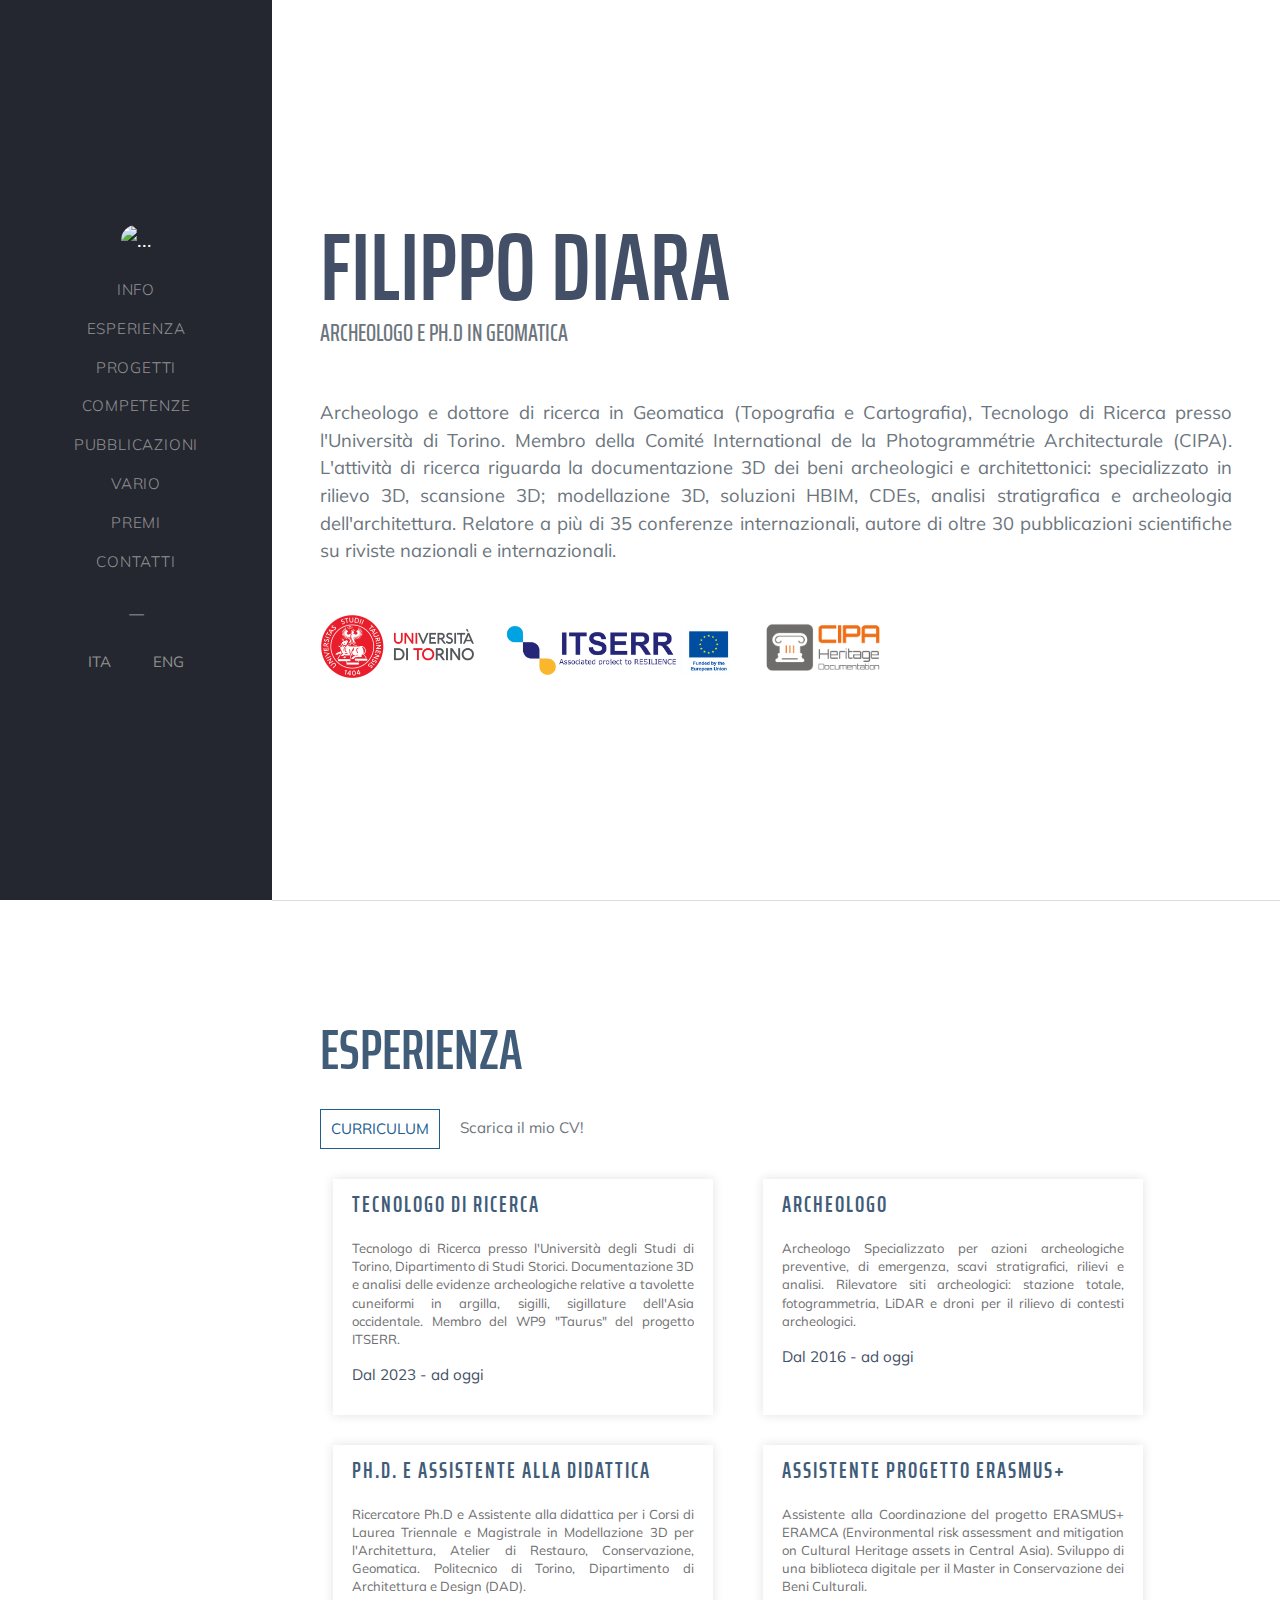
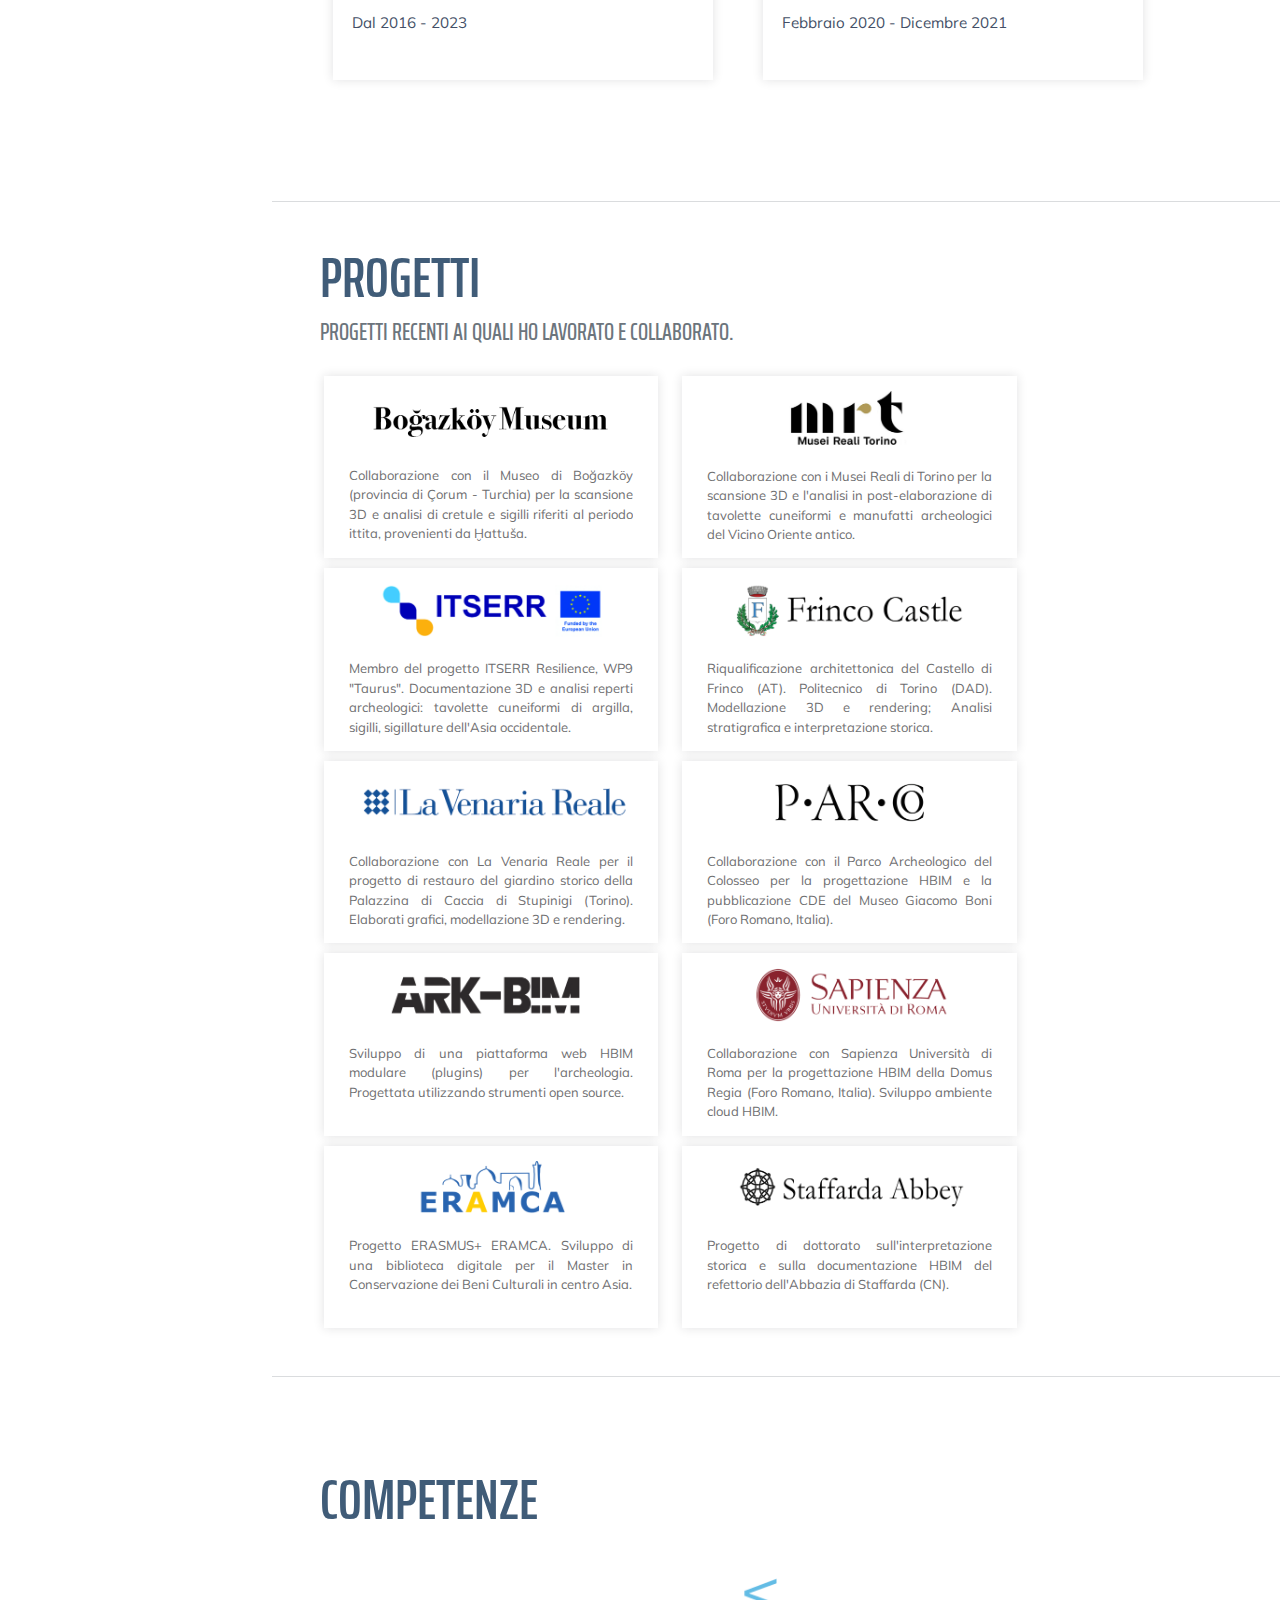
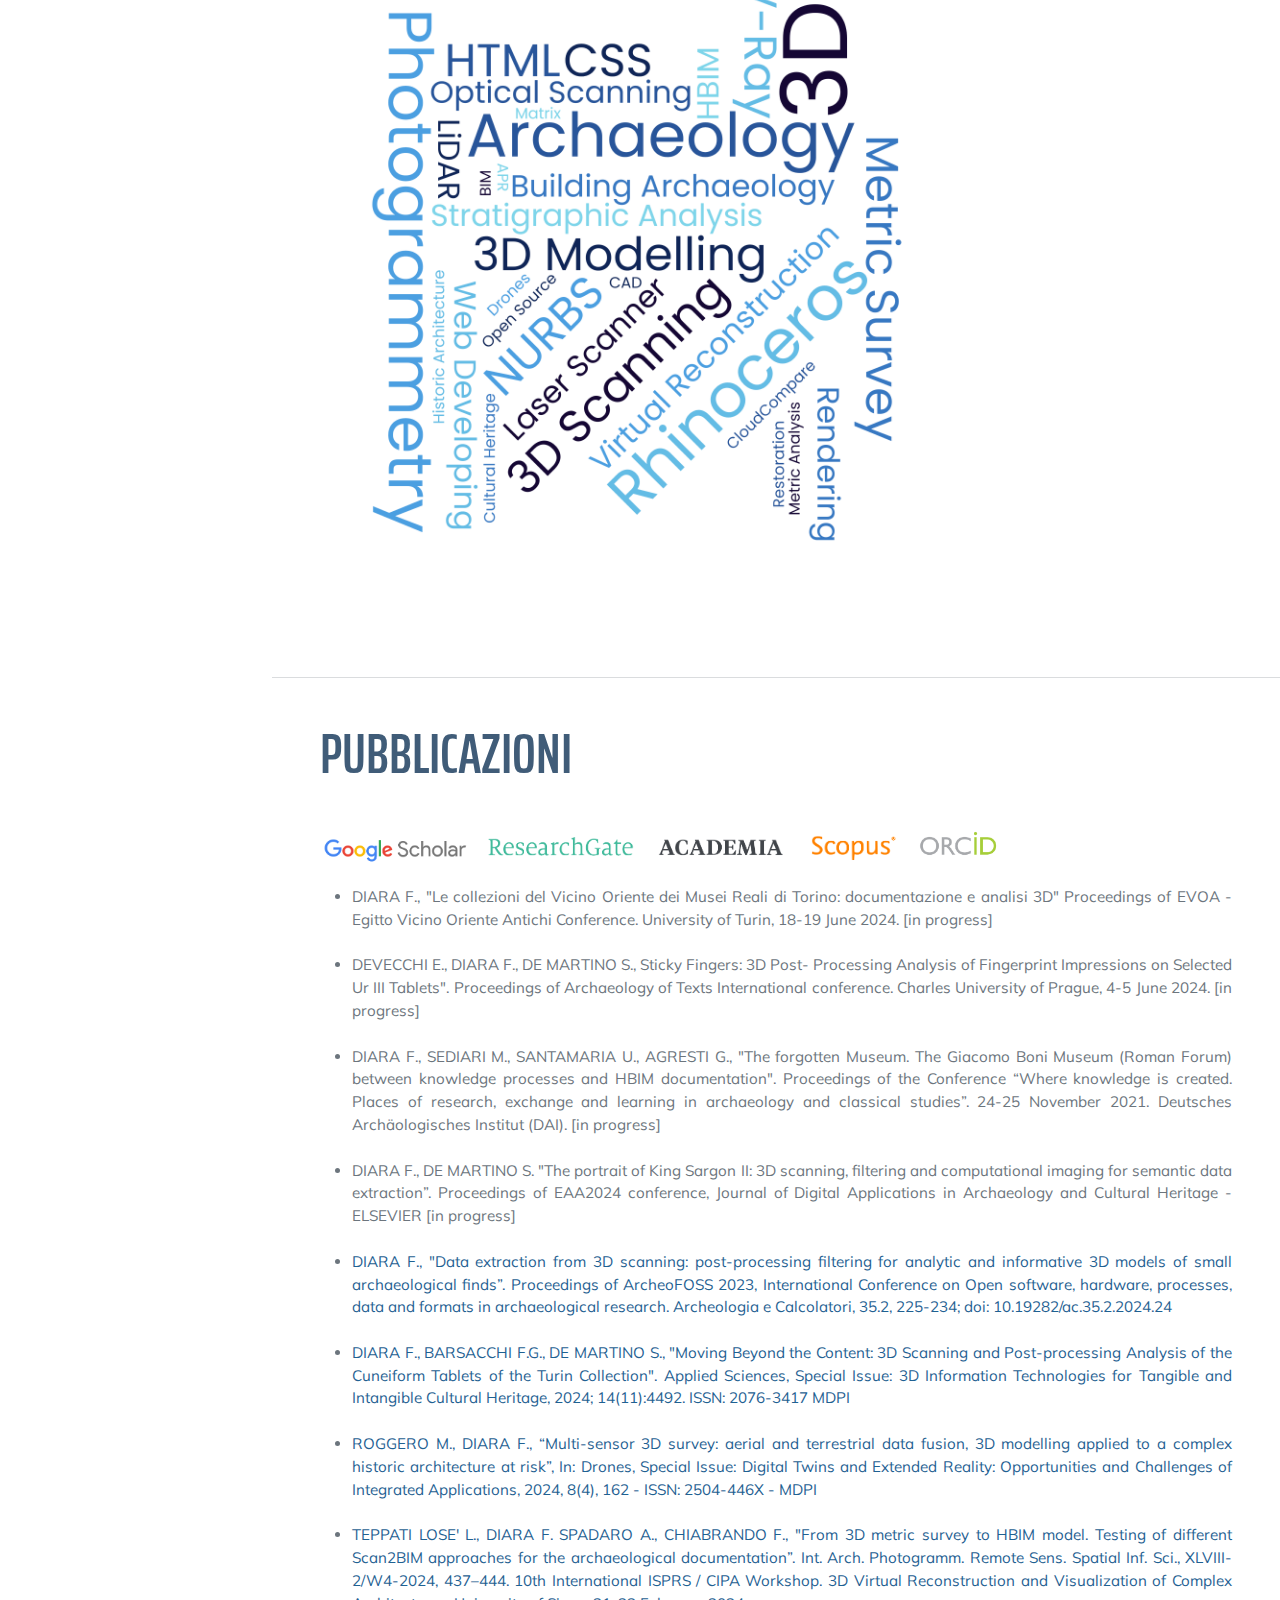
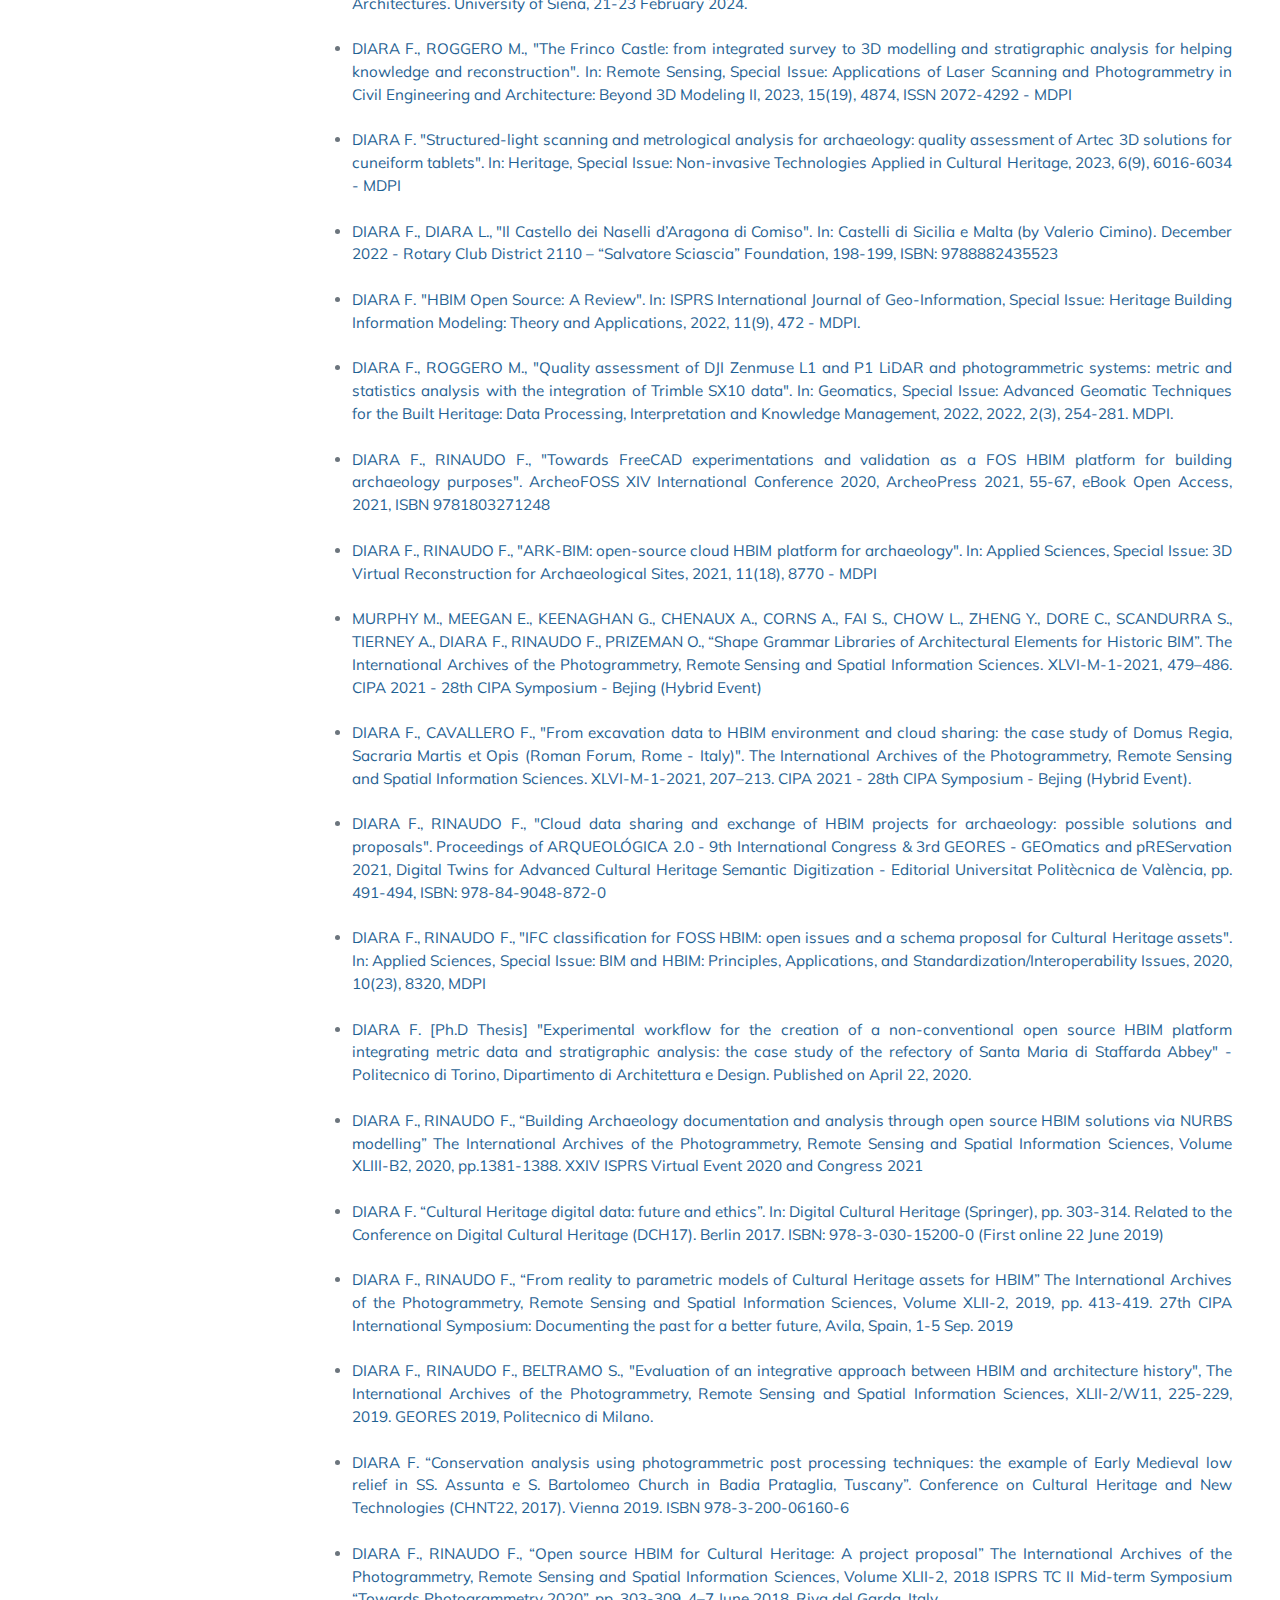
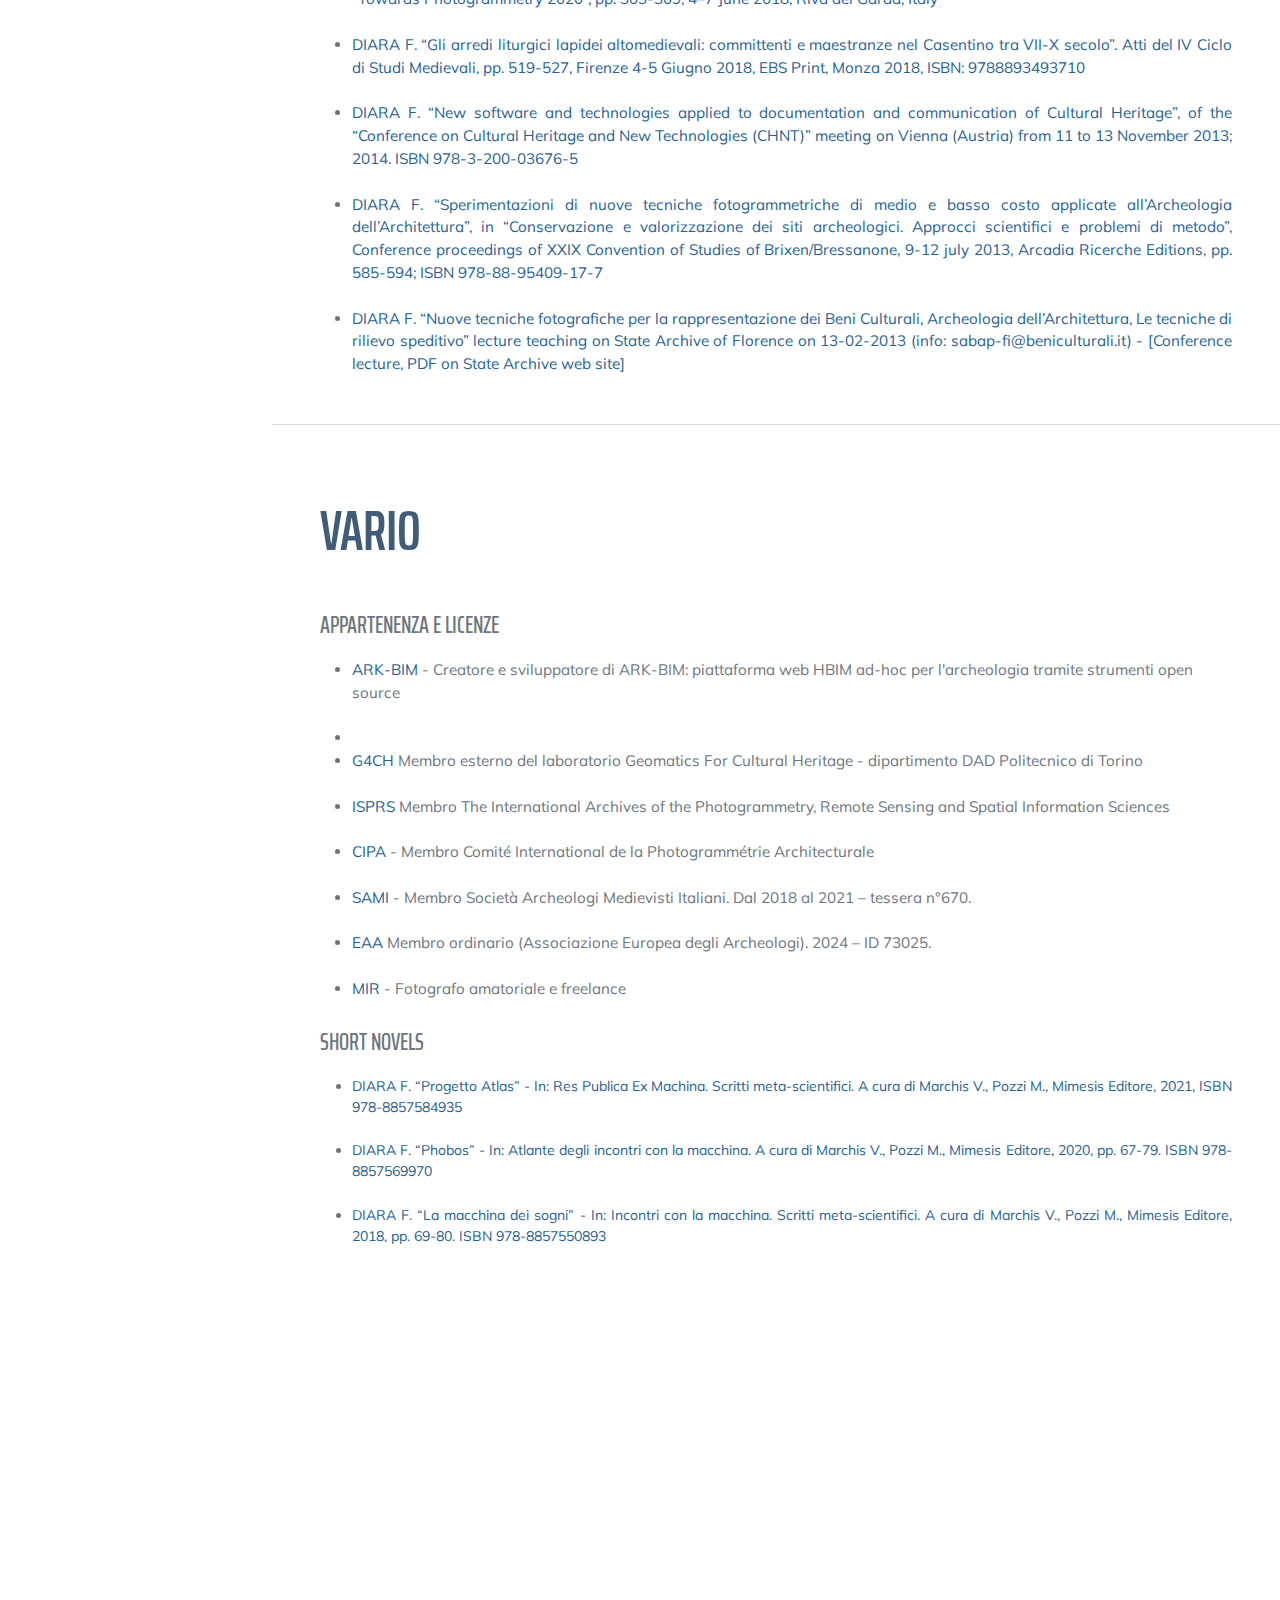
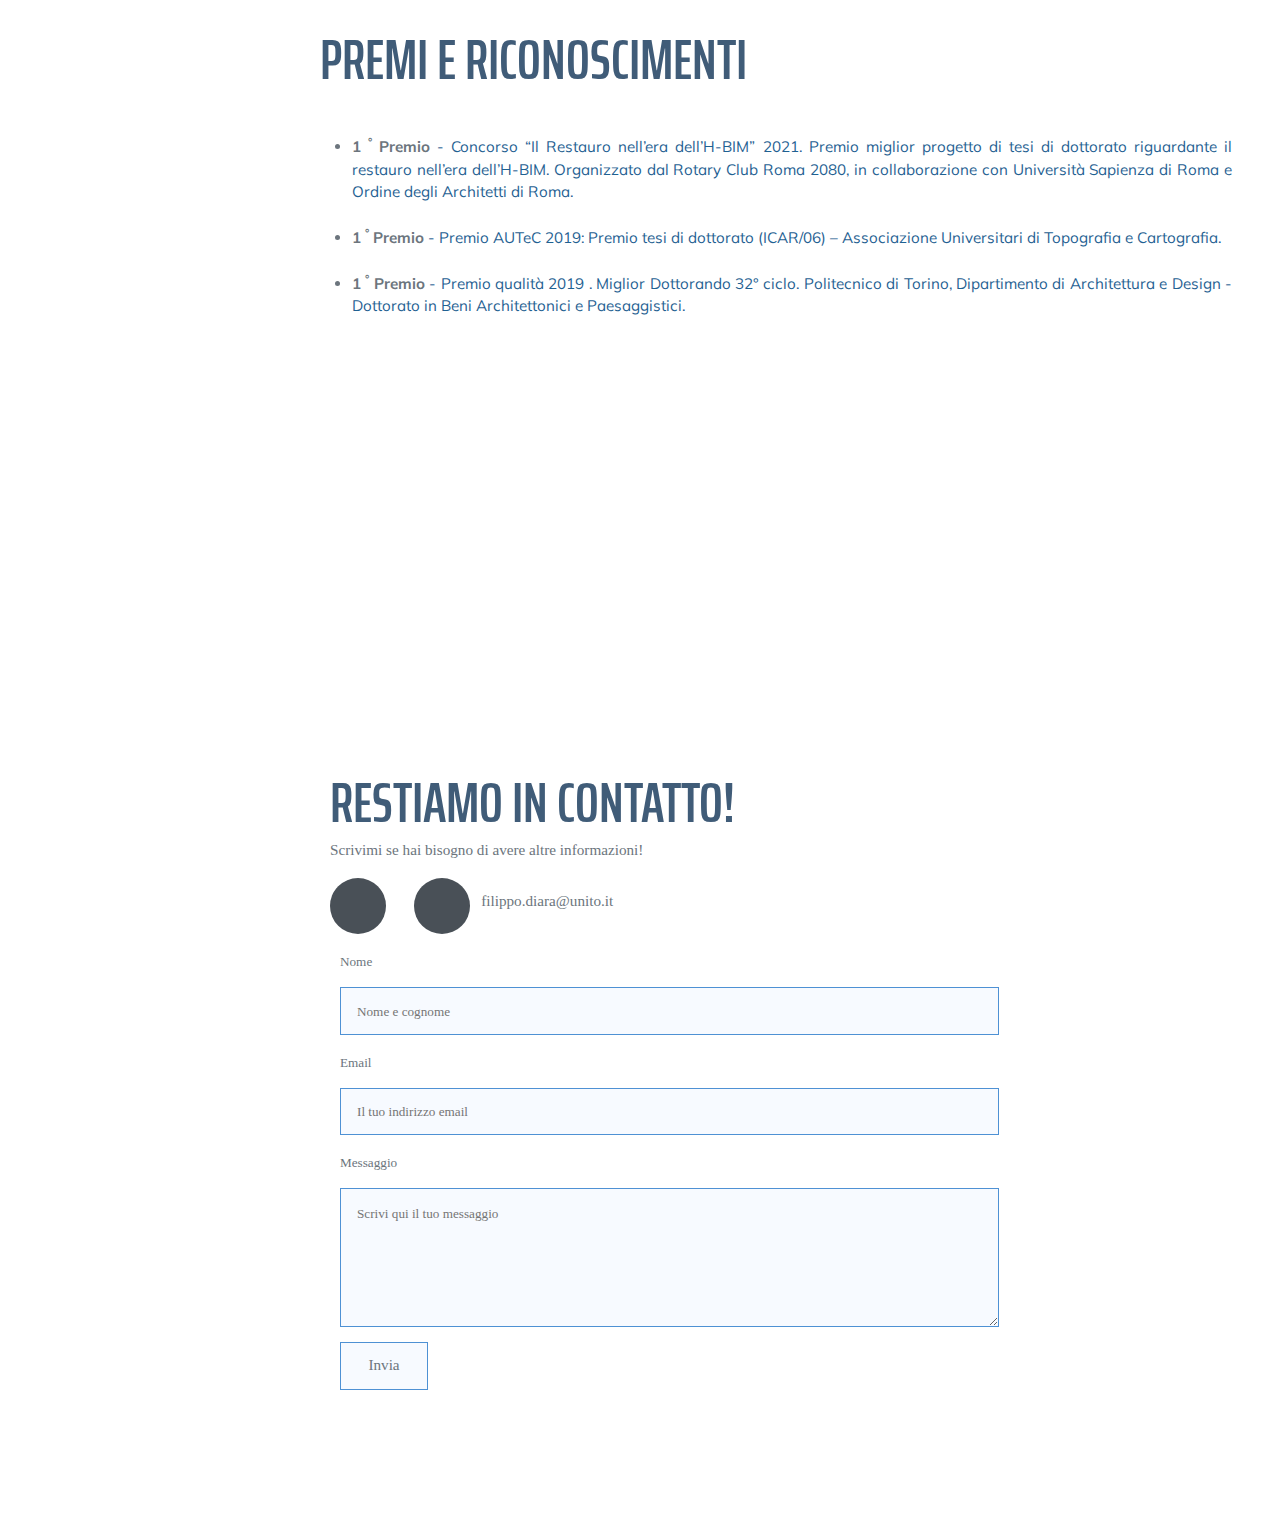
==== ita.html @ 71d126f1 "Update ita.html" ====
<!DOCTYPE html>
<html lang="en">
    <head>
        <meta charset="utf-8" />
        <meta name="viewport" content="width=device-width, initial-scale=1, shrink-to-fit=no" />
        <meta name="description" content="" />
        <meta name="author" content="" />
        <title>Filippo Diara</title>
        <link rel="icon" type="image/x-icon" href="assets/img/favicon.ico" />
        <!-- Font Awesome icons (free version)-->
        <script src="https://use.fontawesome.com/releases/v5.15.3/js/all.js" crossorigin="anonymous"></script>
        <!-- Google fonts-->
        <link href="https://fonts.googleapis.com/css?family=Saira+Extra+Condensed:500,700" rel="stylesheet" type="text/css" />
        <link href="https://fonts.googleapis.com/css?family=Muli:400,400i,800,800i" rel="stylesheet" type="text/css" />
        <!-- Core theme CSS (includes Bootstrap)-->
        <link href="css/styles.css" rel="stylesheet" />
    </head>
    <body id="page-top">
        <!-- Navigation-->
        <nav class="navbar navbar-expand-lg navbar-dark bg-primary fixed-top" id="sideNav">
            <a class="navbar-brand js-scroll-trigger" href="#page-top">
                <span class="d-block d-lg-none">Filippo Diara</span>
                <span class="d-none d-lg-block"><img class="img-fluid img-profile rounded-circle mx-auto mb-2" src="assets/img/profile.png" alt="..." /></span>
            </a>
            <button class="navbar-toggler" type="button" data-bs-toggle="collapse" data-bs-target="#navbarResponsive" aria-controls="navbarResponsive" aria-expanded="false" aria-label="Toggle navigation"><span class="navbar-toggler-icon"></span></button>
            <div class="collapse navbar-collapse" id="navbarResponsive">
                <ul class="navbar-nav">
                    <li class="nav-item"><a class="nav-link js-scroll-trigger" href="#about">INFO</a></li>
                    <li class="nav-item"><a class="nav-link js-scroll-trigger" href="#experience">ESPERIENZA</a></li>
                   	<li class="nav-item"><a class="nav-link js-scroll-trigger" href="#projects">Progetti</a></li>
                    <li class="nav-item"><a class="nav-link js-scroll-trigger" href="#skills">competenze</a></li>
					<li class="nav-item"><a class="nav-link js-scroll-trigger" href="#publications">PUBBLICAZIONI</a></li>
					<li class="nav-item"><a class="nav-link js-scroll-trigger" href="#misc">VARIO</a></li>
                    <li class="nav-item"><a class="nav-link js-scroll-trigger" href="#awards">PREMI</a></li>
					<li class="nav-item"><a class="nav-link js-scroll-trigger" href="#contact">CONTATTI</a></li>
					    <p style="font-size: 30px">_</p>
                <div>
				  <a href="https://filippodiara.github.io/ita.html"><button class="btn2 btn2-general btn2-green">ITA</button></a>
		           &nbsp
		           &nbsp
		          <a href="https://filippodiara.github.io/"><button class="btn2 btn2-general btn2-green">ENG</button></a>
                </div>
                </ul>
            </div>
        </nav>
        <!-- Page Content-->
        <div class="container-fluid p-0">


<!--====================================================
                          about
    ======================================================-->
            <section class="resume-section" id="about">
                <div class="resume-section-content">
                  <h1 class="mb-0">
                     <span class="text-primary"> Filippo Diara</span>
                    </h1>
                    <div class="subheading mb-5">
                        Archeologo e Ph.D in Geomatica
                    </div>
                    <p class="lead mb-5" style="text-align: justify">Archeologo e dottore di ricerca in Geomatica (Topografia e Cartografia), Tecnologo di Ricerca presso l'Università di Torino. Membro della Comité International de la Photogrammétrie Architecturale (CIPA). L'attività di ricerca riguarda la documentazione 3D dei beni archeologici e architettonici: specializzato in rilievo 3D, scansione 3D; modellazione 3D, soluzioni HBIM, CDEs, analisi stratigrafica e archeologia dell'architettura. Relatore a più di 35 conferenze internazionali, autore di oltre 30 pubblicazioni scientifiche su riviste nazionali e internazionali.</p>
                    <div class="social-icons">
					    <a class="list-inline-item" href="https://www.dipstudistorici.unito.it/do/docenti.pl/Show?_id=fdiara#tab-profilo"><img height="65" src="assets/img/unito.png"/></a> &nbsp &nbsp
						<a class="list-inline-item" href="https://www.itserr.it/"><img height="68" src="assets/img/itserr2.png"/></a> &nbsp &nbsp
                        <a class="list-inline-item" href="https://www.cipaheritagedocumentation.org/about/members/"><img height="66" src="assets/img/cipa.png"/></a> &nbsp &nbsp
					</div>
                </div>
            </section>
            <hr class="m-0" />


	<!--====================================================
                          experience
    ======================================================-->
      <section class="resume-section p-3 p-lg-5 " id="experience">
          <div class="row my-auto">
              <div class="col-12">
                <h2 class="  text-left">ESPERIENZA</h2>
				&nbsp
				  <div class="port-head-cont">
                  <a href="https://drive.google.com/file/d/10VG4qdZaLRR4h1kMlKTOhz3XlZjd6G8W/view?usp=sharing"><button class="btn btn-general btn-green">Curriculum</button></a> &nbsp <i class="fas fa-link"></i> &nbsp Scarica il mio CV!
                </div>
              </div>

			  	<div class="card3">
    <div class="content3">
      <h6>tecnologo di ricerca</h6>
	  &nbsp
      <div class="hover_content3">
        <p>Tecnologo di Ricerca presso l'Università degli Studi di Torino, Dipartimento di Studi Storici. Documentazione 3D e analisi delle evidenze archeologiche relative a tavolette cuneiformi in argilla, sigilli, sigillature dell'Asia occidentale. Membro del WP9 "Taurus" del progetto ITSERR.</p>
      </div>
	  <div class="resume-date text-md-right">
      <span class="text-primary">Dal 2023 - ad oggi</span>
      </div>
    </div>
  </div>
&nbsp
&nbsp
&nbsp

			  	<div class="card3">
    <div class="content3">
      <h6>ARCHEOLOGO </h6>
	  &nbsp
      <div class="hover_content3">
        <p>Archeologo Specializzato per azioni archeologiche preventive, di emergenza, scavi stratigrafici, rilievi e analisi. Rilevatore siti archeologici: stazione totale, fotogrammetria, LiDAR e droni per il rilievo di contesti archeologici. </p>
      </div>
	  <div class="resume-date text-md-right">
      <span class="text-primary">Dal 2016 - ad oggi</span>
      </div>
    </div>
  </div>
&nbsp
&nbsp
&nbsp


			  	<div class="card3">
    <div class="content3">
      <h6>Ph.D. e Assistente alla didattica</h6>
	  &nbsp
      <div class="hover_content3">
        <p>Ricercatore Ph.D e Assistente alla didattica per i Corsi di Laurea Triennale e Magistrale in Modellazione 3D per l'Architettura, Atelier di Restauro, Conservazione, Geomatica. Politecnico di Torino, Dipartimento di Architettura e Design (DAD). </p>
      </div>
	  <div class="resume-date text-md-right">
      <span class="text-primary">Dal 2016 - 2023</span>
      </div>
    </div>
  </div>
&nbsp
&nbsp
&nbsp





			  	<div class="card3">
    <div class="content3">
      <h6>Assistente Progetto Erasmus+</h6>
	  &nbsp
      <div class="hover_content3">
        <p>Assistente alla Coordinazione del progetto ERASMUS+ ERAMCA (Environmental risk assessment and mitigation on Cultural Heritage assets in Central Asia). Sviluppo di una biblioteca digitale  per il Master in Conservazione dei Beni Culturali.  </p>
      </div>
	  <div class="resume-date text-md-right">
      <span class="text-primary">Febbraio 2020 - Dicembre 2021</span>
      </div>
    </div>
  </div>
&nbsp
&nbsp
&nbsp


          </div>
      </section>
            <hr class="m-0" />




	<!--====================================================
                          projects
    ======================================================-->
      <section class="resume-section p-3 p-lg-5 " id="projects">
          <div class="row my-auto">
                <h2 class="  text-left">Progetti</h2>
				<div class="subheading mb-3">Progetti recenti ai quali ho lavorato e collaborato. </div>


	<div class="card2">
    <div class="content2">
      <img class="logo2" src="assets/img/bog3.png">
      <h6></h6>
      <div class="hover_content2">
        <p> Collaborazione con il Museo di Boğazköy (provincia di Çorum - Turchia) per la scansione 3D e analisi di cretule e sigilli riferiti al periodo ittita, provenienti da Ḫattuša.</p>
      </div>
    </div>
  </div>

	<div class="card2">
    <div class="content2">
      <img class="logo2" src="assets/img/mrt.png">
      <h6></h6>
      <div class="hover_content2">
        <p> Collaborazione con i Musei Reali di Torino per la scansione 3D e l'analisi in post-elaborazione di tavolette cuneiformi e manufatti archeologici del Vicino Oriente antico.</p>
      </div>
    </div>
  </div>


	<div class="card2">
    <div class="content2">
      <img class="logo2" src="assets/img/itserr3.jpg">
      <h6></h6>
      <div class="hover_content2">
        <p> Membro del progetto ITSERR Resilience, WP9 "Taurus". Documentazione 3D e analisi reperti archeologici: tavolette cuneiformi di argilla, sigilli, sigillature dell'Asia occidentale.</p>
      </div>
    </div>
  </div>


 <div class="card2">
    <div class="content2">
      <img class="logo2" src="assets/img/FC1.png">
      <h6></h6>
      <div class="hover_content2">
        <p>Riqualificazione architettonica del Castello di Frinco (AT). Politecnico di Torino (DAD). Modellazione 3D e rendering; Analisi stratigrafica e interpretazione storica. </p>
      </div>
    </div>
  </div>

 <div class="card2">
    <div class="content2">
      <img class="logo2" src="assets/img/VR3.png">
      <h6></h6>
      <div class="hover_content2">
        <p>Collaborazione con La Venaria Reale per il progetto di restauro del giardino storico della Palazzina di Caccia di Stupinigi (Torino). Elaborati grafici, modellazione 3D e rendering. </p>
      </div>
    </div>
  </div>

 <div class="card2">
    <div class="content2">
      <img class="logo2" src="assets/img/PC.png">
      <h6></h6>
      <div class="hover_content2">
        <p>Collaborazione con il Parco Archeologico del Colosseo per la progettazione HBIM e la pubblicazione CDE del Museo Giacomo Boni (Foro Romano, Italia). </p>
      </div>
    </div>
  </div>

<div class="card2">
    <div class="content2">
      <img class="logo2" src="assets/img/AB2.png">
      <h6></h6>
      <div class="hover_content2">
        <p>Sviluppo di una piattaforma web HBIM modulare (plugins) per l'archeologia. Progettata utilizzando strumenti open source.</p>
      </div>
    </div>
  </div>

 <div class="card2">
    <div class="content2">
      <img class="logo2" src="assets/img/SAP.png">
      <h6></h6>
      <div class="hover_content2">
        <p>Collaborazione con Sapienza Università di Roma per la progettazione HBIM della Domus Regia (Foro Romano, Italia). Sviluppo ambiente cloud HBIM.</p>
      </div>
    </div>
  </div>

 <div class="card2">
    <div class="content2">
      <img class="logo2" src="assets/img/ER.png">
      <h6></h6>
      <div class="hover_content2">
        <p>Progetto ERASMUS+ ERAMCA. Sviluppo di una biblioteca digitale per il Master in Conservazione dei Beni Culturali in centro Asia.</p>
      </div>
    </div>
  </div>

 <div class="card2">
    <div class="content2">
      <img class="logo2" src="assets/img/STA.png">
      <h6></h6>
      <div class="hover_content2">
        <p>Progetto di dottorato sull'interpretazione storica e sulla documentazione HBIM del refettorio dell'Abbazia di Staffarda (CN).</p>
      </div>
    </div>
  </div>


</div>
  </div>


          </div>
      </section>
            <hr class="m-0" />


<!--====================================================
                          Competenze
    ======================================================-->
             <section class="resume-section p-3 p-lg-5" id="skills">
                <div class="row my-auto">
              <div class="col-12">
                <h2 class="  text-left">Competenze</h2>
                &nbsp

                <img class="wordcloud" alt="WordCloud" src="assets/img/wc.png">
                   </div>

			  &nbsp



            </section>
            <hr class="m-0" />




			<!--====================================================
                          publications
    ======================================================-->
			    <section class="resume-section p-3 p-lg-5" id="publications">
                    <div class="resume-section-content">
                    <h2 class="mb-5">Pubblicazioni</h2>
					  <div class="subheading mb-3">
                        <a class="list-inline-item" href="https://scholar.google.com/citations?hl=it&user=tqiJiigAAAAJ"><img height="29" src="assets/img/gs.png"/></a> &nbsp
                        <a class="list-inline-item" href="https://www.researchgate.net/profile/Filippo-Diara-2"><img height="25" src="assets/img/gate.png"/></a> &nbsp
						<a class="list-inline-item" href="https://polito.academia.edu/FilippoDiara"><img height="30" src="assets/img/aca2.png"/></a> &nbsp
						<a class="list-inline-item" href="https://www.scopus.com/authid/detail.uri?authorId=57202444524"><img height="40" src="assets/img/scopus.png"/></a> &nbsp
						<a class="list-inline-item" href="https://orcid.org/0000-0002-7491-7079"><img height="40" src="assets/img/orchid.png"/></a>
					</div>

                    <ul class="fa-ul mb-0">


                                  <li style="text-align: justify">
                                        <span class="fa-li"><i class="far fa-clock"></i></span>
                                        DIARA F., "Le collezioni del Vicino Oriente dei Musei Reali di Torino: documentazione e analisi 3D" Proceedings of EVOA - Egitto Vicino Oriente Antichi Conference. University of Turin, 18-19 June 2024. [in progress]
                                    </li>
                                    &nbsp

                                   <li style="text-align: justify">
                                        <span class="fa-li"><i class="far fa-clock"></i></span>
                                        DEVECCHI E., DIARA F., DE MARTINO S., Sticky Fingers: 3D Post- Processing Analysis of Fingerprint Impressions on Selected Ur III Tablets". Proceedings of Archaeology of Texts International conference. Charles University of Prague, 4-5 June 2024. [in progress]
                                    </li>
                                    &nbsp

			      <li style="text-align: justify">
                         <span class="fa-li"><i class="far fa-clock"></i></span>
                              DIARA F., SEDIARI M., SANTAMARIA U., AGRESTI G., "The forgotten Museum. The Giacomo Boni Museum (Roman Forum) between knowledge processes and HBIM documentation". Proceedings of the Conference “Where knowledge is created. Places of research, exchange and learning in archaeology and classical studies”. 24-25 November 2021. Deutsches Archäologisches Institut (DAI). [in progress]
                                  </li>
                                  &nbsp

                                  <li style="text-align: justify">
                                                              <span class="fa-li"><i class="far fa-clock"></i></span>
                                                              DIARA F., DE MARTINO S. "The portrait of King Sargon II: 3D scanning, filtering and computational imaging for semantic data extraction”. Proceedings of EAA2024 conference, Journal of Digital Applications in Archaeology and Cultural Heritage - ELSEVIER [in progress]
                                                          </li>
                                                          &nbsp


                                 <li style="text-align: justify">
                                                     <span class="fa-li"><i class="fas fa-bookmark text-dark"></i></span>
                                                    <a href="https://www.archcalc.cnr.it/journal/articles/1344#close"style="text-decoration: none"> DIARA F., "Data extraction from 3D scanning: post-processing filtering for analytic and informative 3D models of small archaeological finds”. Proceedings of ArcheoFOSS 2023, International Conference on Open software, hardware, processes, data and formats in archaeological research. Archeologia e Calcolatori, 35.2, 225-234; doi: 10.19282/ac.35.2.2024.24 </a>
                                                 </li>
                                                 &nbsp

			    	 <li style="text-align: justify">
                                        <span class="fa-li"><i class="fas fa-bookmark text-dark"></i></span>
                                        <a href="https://www.mdpi.com/2076-3417/14/11/4492"style="text-decoration: none">DIARA F., BARSACCHI F.G., DE MARTINO S., "Moving Beyond the Content: 3D Scanning and Post-processing Analysis of the Cuneiform Tablets of the Turin Collection". Applied Sciences, Special Issue: 3D Information Technologies for Tangible and Intangible Cultural Heritage, 2024; 14(11):4492.  ISSN: 2076-3417 MDPI </a>
                                    </li>
                                    &nbsp

								           <li style="text-align: justify">
                          <span class="fa-li"><i class="fas fa-bookmark text-dark"></i></span>
                                        <a href="https://www.mdpi.com/2504-446X/8/4/162"style="text-decoration: none"> ROGGERO M., DIARA F., “Multi-sensor 3D survey: aerial and terrestrial data fusion, 3D modelling applied to a complex historic architecture at risk”, In: Drones, Special Issue: Digital Twins and Extended Reality: Opportunities and Challenges of Integrated Applications, 2024, 8(4), 162 - ISSN: 2504-446X - MDPI </a>
                                    </li>
                                    &nbsp

								  							  <li style="text-align: justify">
                                        <span class="fa-li"><i class="fas fa-bookmark text-dark"></i></span>
                                        <a href="https://isprs-archives.copernicus.org/articles/XLVIII-2-W4-2024/437/2024/"style="text-decoration: none"> TEPPATI LOSE' L., DIARA F. SPADARO A., CHIABRANDO F., "From 3D metric survey to HBIM model. Testing of different Scan2BIM approaches for the archaeological documentation”. Int. Arch. Photogramm. Remote Sens. Spatial Inf. Sci., XLVIII-2/W4-2024, 437–444. 10th International ISPRS / CIPA Workshop. 3D Virtual Reconstruction and Visualization of Complex Architectures. University of Siena, 21-23 February 2024. </a>
                                    </li>
                                    &nbsp

							<li style="text-align: justify">
                            <span class="fa-li"><i class="fas fa-bookmark text-dark"></i></span>
                            <a href="https://www.mdpi.com/2072-4292/15/19/4874"style="text-decoration: none">DIARA F., ROGGERO M., "The Frinco Castle: from integrated survey to 3D modelling and stratigraphic analysis for helping knowledge and reconstruction". In: Remote Sensing, Special Issue: Applications of Laser Scanning and Photogrammetry in Civil Engineering and Architecture: Beyond 3D Modeling II, 2023, 15(19), 4874, ISSN 2072-4292 - MDPI </a>
                        </li>
                        &nbsp
                         <li style="text-align: justify">
                           <span class="fa-li"><i class="fas fa-bookmark text-dark"></i></span>
                               <a href="https://www.mdpi.com/2571-9408/6/9/317"style="text-decoration: none">DIARA F. "Structured-light scanning and metrological analysis for archaeology: quality assessment of Artec 3D solutions for cuneiform tablets". In: Heritage, Special Issue: Non-invasive Technologies Applied in Cultural Heritage, 2023, 6(9), 6016-6034 - MDPI </a>
                            </li>
          						&nbsp

						<li style="text-align: justify">
                            <span class="fa-li"><i class="fas fa-bookmark text-dark"></i></span>
                            <a href="https://www.lafeltrinelli.it/castelli-di-sicilia-malta-ediz-libro-vari/e/9788882435523?queryId=1a68db740c3e84b07860dced3593d571" style="text-decoration: none">DIARA F., DIARA L., "Il Castello dei Naselli d’Aragona di Comiso". In: Castelli di Sicilia e Malta (by Valerio Cimino). December 2022 - Rotary Club District 2110 – “Salvatore Sciascia” Foundation, 198-199, ISBN: 9788882435523 <a>
                        </li>
						&nbsp
						<li style="text-align: justify">
                            <span class="fa-li"><i class="fas fa-bookmark text-dark"></i></span>
                            <a href="https://www.mdpi.com/2220-9964/11/9/472" style="text-decoration: none">DIARA F. "HBIM Open Source: A Review". In: ISPRS International Journal of Geo-Information, Special Issue: Heritage Building Information Modeling: Theory and Applications, 2022, 11(9), 472 - MDPI. </a>
                        </li>
						&nbsp
						<li style="text-align: justify">
                            <span class="fa-li"><i class="fas fa-bookmark text-dark"></i></span>
                            <a href="https://www.mdpi.com/2673-7418/2/3/15" style="text-decoration: none">DIARA F., ROGGERO M., "Quality assessment of DJI Zenmuse L1 and P1 LiDAR and photogrammetric systems: metric and statistics analysis with the integration of Trimble SX10 data". In: Geomatics, Special Issue: Advanced Geomatic Techniques for the Built Heritage: Data Processing, Interpretation and Knowledge Management, 2022, 2022, 2(3), 254-281. MDPI. </a>
                        </li>
						&nbsp
						<li style="text-align: justify">
                            <span class="fa-li"><i class="fas fa-bookmark text-dark"></i></span>
                            <a href="https://www.archaeopress.com/ArchaeopressShop/Public/download.asp?id={9DA0139F-79E0-4F40-AE6B-5A945399108F}" style="text-decoration: none">DIARA F., RINAUDO F., "Towards FreeCAD experimentations and validation as a FOS HBIM platform for building archaeology purposes". ArcheoFOSS XIV International Conference 2020, ArcheoPress 2021, 55-67, eBook Open Access, 2021, ISBN 9781803271248 </a>
                        </li>
						&nbsp
					    <li style="text-align: justify">
                            <span class="fa-li"><i class="fas fa-bookmark text-dark"></i></span>
                            <a href="https://www.mdpi.com/2076-3417/11/18/8770" style="text-decoration: none">DIARA F., RINAUDO F., "ARK-BIM: open-source cloud HBIM platform for archaeology". In: Applied Sciences, Special Issue: 3D Virtual Reconstruction for Archaeological Sites, 2021, 11(18), 8770 - MDPI </a>
                        </li>
						&nbsp
                        <li style="text-align: justify">
                            <span class="fa-li"><i class="fas fa-bookmark text-dark"></i></span>
                            <a href="https://www.int-arch-photogramm-remote-sens-spatial-inf-sci.net/XLVI-M-1-2021/479/2021/" style="text-decoration: none">MURPHY M., MEEGAN E., KEENAGHAN G., CHENAUX A., CORNS A., FAI S., CHOW L., ZHENG Y., DORE C., SCANDURRA S., TIERNEY A., DIARA F., RINAUDO F., PRIZEMAN O., “Shape Grammar Libraries of Architectural Elements for Historic BIM”. The International Archives of the Photogrammetry, Remote Sensing and Spatial Information Sciences. XLVI-M-1-2021, 479–486. CIPA 2021 - 28th CIPA Symposium - Bejing (Hybrid Event)</a>
                        </li>
                        &nbsp
						<li style="text-align: justify">
                            <span class="fa-li"><i class="fas fa-bookmark text-dark"></i></span>
                            <a href="https://www.int-arch-photogramm-remote-sens-spatial-inf-sci.net/XLVI-M-1-2021/207/2021/" style="text-decoration: none">DIARA F., CAVALLERO F., "From excavation data to HBIM environment and cloud sharing: the case study of Domus Regia, Sacraria Martis et Opis (Roman Forum, Rome - Italy)". The International Archives of the Photogrammetry, Remote Sensing and Spatial Information Sciences. XLVI-M-1-2021, 207–213. CIPA 2021 - 28th CIPA Symposium - Bejing (Hybrid Event).</a>
                        </li>
						&nbsp
                        <li style="text-align: justify">
                            <span class="fa-li"><i class="fas fa-bookmark text-dark"></i></span>
                            <a href="http://ocs.editorial.upv.es/index.php/arqueologica20/arqueologica9/paper/viewFile/12053/6034" style="text-decoration: none">DIARA F., RINAUDO F., "Cloud data sharing and exchange of HBIM projects for archaeology: possible solutions and proposals". Proceedings of ARQUEOLÓGICA 2.0 - 9th International Congress & 3rd GEORES - GEOmatics and pREServation 2021, Digital Twins for Advanced Cultural Heritage Semantic Digitization - Editorial Universitat Politècnica de València, pp. 491-494, ISBN: 978-84-9048-872-0 </a>
                        </li>
						&nbsp
                        <li style="text-align: justify">
                            <span class="fa-li"><i class="fas fa-bookmark text-dark"></i></span>
                            <a href="https://www.mdpi.com/2076-3417/10/23/8320" style="text-decoration: none">DIARA F., RINAUDO F., "IFC classification for FOSS HBIM: open issues and a schema proposal for Cultural Heritage assets". In: Applied Sciences, Special Issue: BIM and HBIM: Principles, Applications, and Standardization/Interoperability Issues, 2020, 10(23), 8320, MDPI </a>
                        </li>
						&nbsp
						    <li style="text-align: justify">
                            <span class="fa-li"><i class="fas fa-bookmark text-dark"></i></span>
                            <a href="https://iris.polito.it/handle/11583/2823951?mode=full.12957" style="text-decoration: none">DIARA F. [Ph.D Thesis] "Experimental workflow for the creation of a non-conventional open source HBIM platform integrating metric data and stratigraphic analysis: the case study of the refectory of Santa Maria di Staffarda Abbey" - Politecnico di Torino, Dipartimento di Architettura e Design. Published on April 22, 2020. </a>
                        </li>
						</li>
						&nbsp
						    <li style="text-align: justify">
                            <span class="fa-li"><i class="fas fa-bookmark text-dark"></i></span>
                            <a href="https://www.int-arch-photogramm-remote-sens-spatial-inf-sci.net/XLIII-B2-2020/1381/2020/" style="text-decoration: none">DIARA F., RINAUDO F., “Building Archaeology documentation and analysis through open source HBIM solutions via NURBS modelling” The International Archives of the Photogrammetry, Remote Sensing and Spatial Information Sciences, Volume XLIII-B2, 2020, pp.1381-1388. XXIV ISPRS Virtual Event 2020 and Congress 2021 </a>
                        </li>
						</li>
						&nbsp
						    <li style="text-align: justify">
                            <span class="fa-li"><i class="fas fa-bookmark text-dark"></i></span>
                            <a href="https://link.springer.com/chapter/10.1007/978-3-030-15200-0_20#editor-information" style="text-decoration: none">DIARA F. “Cultural Heritage digital data: future and ethics”. In: Digital Cultural Heritage (Springer), pp. 303-314. Related to the Conference on Digital Cultural Heritage (DCH17). Berlin 2017. ISBN: 978-3-030-15200-0 (First online 22 June 2019)  </a>
                        </li>
						</li>
						&nbsp
						    <li style="text-align: justify">
                            <span class="fa-li"><i class="fas fa-bookmark text-dark"></i></span>
                            <a href="https://www.int-arch-photogramm-remote-sens-spatial-inf-sci.net/XLII-2-W15/413/2019/" style="text-decoration: none">DIARA F., RINAUDO F., “From reality to parametric models of Cultural Heritage assets for HBIM” The International Archives of the Photogrammetry, Remote Sensing and Spatial Information Sciences, Volume XLII-2, 2019, pp. 413-419. 27th CIPA International Symposium: Documenting the past for a better future, Avila, Spain, 1-5 Sep. 2019   </a>
                        </li>
						&nbsp
						    <li style="text-align: justify">
                            <span class="fa-li"><i class="fas fa-bookmark text-dark"></i></span>
                            <a href="https://www.int-arch-photogramm-remote-sens-spatial-inf-sci.net/XLII-2-W11/225/2019/" style="text-decoration: none">DIARA F., RINAUDO F., BELTRAMO S., "Evaluation of an integrative approach between HBIM and architecture history", The International Archives of the Photogrammetry, Remote Sensing and Spatial Information Sciences,  XLII-2/W11, 225-229, 2019. GEORES 2019, Politecnico di Milano.    </a>
                        </li>
						</li>
						&nbsp
						    <li style="text-align: justify">
                            <span class="fa-li"><i class="fas fa-bookmark text-dark"></i></span>
                            <a href="https://www.chnt.at/proceedings-chnt-22/" style="text-decoration: none">DIARA F. “Conservation analysis using photogrammetric post processing techniques: the example of Early Medieval low relief in SS. Assunta e S. Bartolomeo Church in Badia Prataglia, Tuscany”. Conference on Cultural Heritage and New Technologies (CHNT22, 2017). Vienna 2019. ISBN 978-3-200-06160-6    </a>
                        </li>
						&nbsp
						    <li style="text-align: justify">
                            <span class="fa-li"><i class="fas fa-bookmark text-dark"></i></span>
                            <a href="https://www.int-arch-photogramm-remote-sens-spatial-inf-sci.net/XLII-2/303/2018/" style="text-decoration: none">DIARA F., RINAUDO F., “Open source HBIM for Cultural Heritage: A project proposal” The International Archives of the Photogrammetry, Remote Sensing and Spatial Information Sciences, Volume XLII-2, 2018 ISPRS TC II Mid-term Symposium “Towards Photogrammetry 2020”, pp. 303-309, 4–7 June 2018, Riva del Garda, Italy    </a>
                        </li>
						</li>
						&nbsp
						    <li style="text-align: justify">
                            <span class="fa-li"><i class="fas fa-bookmark text-dark"></i></span>
                            <a href="https://www.nuovomedioevo.it/prodotto/iv-ciclo-di-studi-medievali-atti-del-convegno-digitale/" style="text-decoration: none">DIARA F. “Gli arredi liturgici lapidei altomedievali: committenti e maestranze nel Casentino tra VII-X secolo”. Atti del IV Ciclo di Studi Medievali, pp. 519-527, Firenze 4-5 Giugno 2018, EBS Print, Monza 2018, ISBN: 9788893493710      </a>
                        </li>
							&nbsp
						    <li style="text-align: justify">
                            <span class="fa-li"><i class="fas fa-bookmark text-dark"></i></span>
                            <a href="https://www.chnt.at/chnt-18-2013-proceedings/" style="text-decoration: none">DIARA F. “New software and technologies applied to documentation and communication of Cultural Heritage”, of the “Conference on Cultural Heritage and New Technologies (CHNT)” meeting on Vienna (Austria) from 11 to 13 November 2013; 2014. ISBN 978-3-200-03676-5       </a>
                        </li>
						 </li>
							&nbsp
						    <li style="text-align: justify">
                            <span class="fa-li"><i class="fas fa-bookmark text-dark"></i></span>
                            <a href="http://www.arcadiaricerche.it/editoria/2013.htm" style="text-decoration: none">DIARA F. “Sperimentazioni di nuove tecniche fotogrammetriche di medio e basso costo applicate all’Archeologia dell’Architettura”, in “Conservazione e valorizzazione dei siti archeologici. Approcci scientifici e problemi di metodo”, Conference proceedings of XXIX Convention of Studies of Brixen/Bressanone, 9-12 july 2013, Arcadia Ricerche Editions, pp. 585-594; ISBN 978-88-95409-17-7       </a>
                        </li>
					    </li>
							&nbsp
						    <li style="text-align: justify">
                            <span class="fa-li"><i class="fas fa-bookmark text-dark"></i></span>
                            <a href="https://www.archiviodistato.firenze.it/asfi/home" style="text-decoration: none">DIARA F. “Nuove tecniche fotografiche per la rappresentazione dei Beni Culturali, Archeologia dell’Architettura, Le tecniche di rilievo speditivo” lecture teaching on State Archive of Florence on 13-02-2013 (info: sabap-fi@beniculturali.it) - [Conference lecture, PDF on State Archive web site]     </a>
                        </li>
                    </ul>
                </div>
            </section>
            <hr class="m-0" />





	<!--====================================================
                          misc
    ======================================================-->
		            <section class="resume-section p-3 p-lg-5" id="misc">
                <div class="resume-section-content">
                    <h2 class="mb-5">VARIO</h2>
                    <div class="subheading mb-3">Appartenenza e licenze </div>
                    <ul class="fa-ul mb-0">
					     <li>
                            <span class="fa-li"><i class="fas fa-check text-success"></i></span>
                            <a href="https://ark-bim.github.io" style="text-decoration: none">ARK-BIM</a> - Creatore e sviluppatore di ARK-BIM: piattaforma web HBIM ad-hoc per l'archeologia tramite strumenti open source
                        </li>
						&nbsp
                        <li>
                        <li>
                            <span class="fa-li"><i class="fas fa-check text-success"></i></span>
                            <a href="https://www.dad.polito.it/it/il_dipartimento/laboratori_e_centri/laboratori/area_dell_analisi_ambientale_tecnologica_del_costruito_del_rilievo/geomatica_per_i_beni_culturali" style="text-decoration: none">G4CH</a> Membro esterno del laboratorio Geomatics For Cultural Heritage - dipartimento DAD Politecnico di Torino
                        </li>
						&nbsp
                        <li>
                            <span class="fa-li"><i class="fas fa-check text-success"></i></span>
                            <a href="https://www.isprs.org/" style="text-decoration: none">ISPRS</a> Membro The International Archives of the Photogrammetry, Remote Sensing and Spatial Information Sciences
                        </li>
						&nbsp
                        <li>
                            <span class="fa-li"><i class="fas fa-check text-success"></i></span>
                            <a href="https://www.cipaheritagedocumentation.org/about/members/" style="text-decoration: none">CIPA</a> - Membro Comité International de la Photogrammétrie Architecturale
                        </li>
                       &nbsp
						<li>
                            <span class="fa-li"><i class="fas fa-check text-success"></i></span>
                            <a href="http://archeologiamedievale.unisi.it/sami/soci" style="text-decoration: none">SAMI</a> - Membro Società Archeologi Medievisti Italiani. Dal 2018 al 2021 – tessera n°670.
                        </li>
						&nbsp
				<li>
                            <span class="fa-li"><i class="fas fa-check text-success"></i></span>
                            <a href="https://www.e-a-a.org/" style="text-decoration: none">EAA</a>  Membro ordinario (Associazione Europea degli Archeologi). 2024 – ID 73025.
                        </li>
                        &nbsp

						<li>
                            <span class="fa-li"><i class="fas fa-check text-success"></i></span>
                            <a href="https://fdmir.jimdofree.com/" style="text-decoration: none">MIR</a> - Fotografo amatoriale e freelance
                        </li>
					</ul>
					&nbsp
				    <div class="subheading mb-3">Short Novels</div>
                    <ul class="fa-ul mb-0">
                        <li style="text-align: justify; font-size: 14px">
                            <span class="fa-li"><i class="fas fa-book text-info"></i></span>
                            <a href="https://www.lafeltrinelli.it/res-publica-ex-machina-scritti-libro-vari/e/9788857584935" style="text-decoration: none">DIARA F.  “Progetto Atlas”  -  In: Res Publica Ex Machina. Scritti meta-scientifici. A cura di Marchis V., Pozzi M.,  Mimesis Editore, 2021, ‎ISBN 978-8857584935 </a>
                        </li>
						&nbsp
                        <li style="text-align: justify; font-size: 14px">
                            <span class="fa-li"><i class="fas fa-book text-info"></i></span>
                            <a href="https://www.lafeltrinelli.it/libri/atlante-incontri-macchina/9788857569970" style="text-decoration: none">DIARA F.  “Phobos”  -  In: Atlante degli incontri con la macchina. A cura di Marchis V., Pozzi M.,  Mimesis Editore, 2020,  pp. 67-79. ISBN 978-8857569970  </a>
                        </li>
						&nbsp
                        <li style="text-align: justify; font-size: 14px">
                            <span class="fa-li"><i class="fas fa-book text-info"></i></span>
                            <a href="https://www.lafeltrinelli.it/libri/incontri-macchina-scritti-metascientifici/9788857550893" style="text-decoration: none">DIARA F.  “La macchina dei sogni” - In: Incontri con la macchina. Scritti meta-scientifici. A cura di Marchis V., Pozzi M.,  Mimesis Editore, 2018, pp. 69-80. ISBN 978-8857550893  </a>
                        </li>
                    </ul>




				</div>
            </section>


<!--====================================================
                          AWARDS
    ======================================================-->
            <section class="resume-section p-3 p-lg-5" id="awards">
                <div class="resume-section-content">
                    <h2 class="mb-5">Premi e riconoscimenti</h2>
                    <ul class="fa-ul mb-0">
                           <li style="text-align: justify">
                            <span class="fa-li"><i class="fas fa-trophy text-warning"></i></span>
                            <b> 1
                            <sup>°</sup>
							Premio
							</b>
							<a href="https://www.rotary2080.org/" style="text-decoration: none">
                            - Concorso “Il Restauro nell’era dell’H-BIM” 2021. Premio miglior progetto di tesi di dottorato riguardante il restauro nell’era dell’H-BIM. Organizzato dal Rotary Club Roma 2080, in collaborazione con Università Sapienza di Roma e Ordine degli Architetti di Roma.
                        </a>
						</li>
						&nbsp
						&nbsp
                        <li style="text-align: justify">
                            <span class="fa-li"><i class="fas fa-trophy text-warning"></i></span>
                            <b> 1
                            <sup>°</sup>
							Premio
							</b>
							<a href="http://www.autec-geomatica.it/news.html" style="text-decoration: none">
							-  Premio AUTeC 2019: Premio tesi di dottorato (ICAR/06) – Associazione Universitari di Topografia e Cartografia.
							</a>
                        </li>
						&nbsp
						&nbsp
                        <li style="text-align: justify">
                            <span class="fa-li"><i class="fas fa-trophy text-warning"></i></span>
                            <b> 1
                            <sup>°</sup>
							Premio
							</b>
							<a href="https://didattica.polito.it/zxd/b5eda0a74558a342cf659187f06f746f/9dde3c1deee7c791026d6a0ac91322bb/b17a534bf5784d2ae050c0828c370f6f?1602509530196" style="text-decoration: none">
							- Premio qualità 2019 . Miglior Dottorando 32° ciclo. Politecnico di Torino, Dipartimento di Architettura e Design - Dottorato in Beni Architettonici e Paesaggistici.
							</a>
                        </li>
                    </ul>
                </div>
            </section>
        </div>


<!--====================================================
                          CONTACT
    ======================================================-->
      <section class="resume-section p-3 p-lg-5" id="contact">

<form id="fs-frm" name="simple-contact-form" accept-charset="utf-8" action="https://formspree.io/f/xwkanjby" method="post">
  <fieldset id="fs-frm-inputs">
    <h2> restiamo in contatto!</h2>
	<p style="font-family: poppins"> Scrivimi se hai bisogno di avere altre informazioni!</p>
                    <div class="social-icons">
					    <a class="social-icon" href="https://www.linkedin.com/in/filippo-diara-110513174/"><i class="fab fa-linkedin-in"></i></a>
						<a class="social-icon" style="font-family: poppins"><i class="far fa-envelope"></i></a> &nbsp filippo.diara@unito.it
                    </div>
	<label for="full-name">Nome</label>
    <input type="text" name="name" id="full-name" placeholder="Nome e cognome" required="">
    <label for="email-address">Email</label>
    <input type="email" name="_replyto" id="email-address" placeholder="Il tuo indirizzo email" required="">
    <label for="message">Messaggio</label>
    <textarea rows="5" name="message" id="message" placeholder="Scrivi qui il tuo messaggio" required=""></textarea>
    <input type="hidden" name="_subject" id="email-subject" value="Contact Form Submission">
  </fieldset>
  <input type="submit" value=" &nbsp Invia &nbsp ">
</form>

      </section>

        <!-- Bootstrap core JS-->
        <script src="https://cdn.jsdelivr.net/npm/bootstrap@5.0.2/dist/js/bootstrap.bundle.min.js"></script>
        <!-- Core theme JS-->
        <script src="js/scripts.js"></script>
    </body>
</html>
---- css/styles.css ----
@charset "UTF-8";


:root {
  --bs-blue: #0d6efd;
  --bs-indigo: #6610f2;
  --bs-purple: #6f42c1;
  --bs-pink: #d63384;
  --bs-red: #dc3545;
  --bs-orange: #303030;
  --bs-yellow: #ffc107;
  --bs-green: #198754;
  --bs-teal: #20c997;
  --bs-cyan: #0dcaf0;
  --bs-white: #fff;
  --bs-gray: #6c757d;
  --bs-gray-dark: #343a40;
  --bs-primary: #303030;
  --bs-secondary: #6c757d;
  --bs-success: #198754;
  --bs-info: #0dcaf0;
  --bs-warning: #ffc107;
  --bs-danger: #e9887C;
  --bs-light: #f8f9fa;
  --bs-dark: black;
  --bs-font-sans-serif: system-ui, -apple-system, "Segoe UI", Roboto, "Helvetica Neue", Arial, "Noto Sans", "Liberation Sans", sans-serif, "Apple Color Emoji", "Segoe UI Emoji", "Segoe UI Symbol", "Noto Color Emoji";
  --bs-font-monospace: SFMono-Regular, Menlo, Monaco, Consolas, "Liberation Mono", "Courier New", monospace;
  --bs-gradient: linear-gradient(180deg, rgba(255, 255, 255, 0.15), rgba(255, 255, 255, 0));
}

*,
*::before,
*::after {
  box-sizing: border-box;
}

@media (prefers-reduced-motion: no-preference) {
  :root {
    scroll-behavior: smooth;
  }
}

body {
  margin: 0;
  font-family: "Muli", -apple-system, BlinkMacSystemFont, "Poppins", Roboto, "Helvetica Neue", Arial, sans-serif, "Apple Color Emoji", "Segoe UI Emoji", "Segoe UI Symbol", "Noto Color Emoji";
  font-size: 0.95rem;
  font-weight: 400;
  line-height: 1.5;
  color: #212529;
  background-color: #fff;
  -webkit-text-size-adjust: 100%;
  -webkit-tap-highlight-color: rgba(0, 0, 0, 0);
}

hr {
  margin: 1rem 0;
  color: inherit;
  background-color: currentColor;
  border: 0;
  opacity: 0.25;
}

hr:not([size]) {
  height: 1px;
}

h6, .h6, h5, .h5, h4, .h4, h3, .h3, h2, .h2, h1, .h1 {
  margin-top: 0;
  margin-bottom: 0.5rem;
  font-family: "Saira Extra Condensed", -apple-system, BlinkMacSystemFont, "Segoe UI", Roboto, "Helvetica Neue", Arial, sans-serif, "Apple Color Emoji", "Segoe UI Emoji", "Segoe UI Symbol", "Noto Color Emoji";
  font-weight: 600;
  line-height: 1.0;
  color: #405c78;
}

h1, .h1 {
  font-size: calc(1.725rem + 5.7vw);
}
@media (min-width: 1200px) {
  h1, .h1 {
    font-size: 6rem;
  }
}

h2, .h2 {
  font-size: calc(1.475rem + 2.7vw);
}
@media (min-width: 1200px) {
  h2, .h2 {
    font-size: 3.5rem;
  }
}

h3, .h3 {
  font-size: calc(1.325rem + 0.9vw);
}
@media (min-width: 1200px) {
  h3, .h3 {
    font-size: 2rem;
  }
}

h4, .h4 {
  font-size: calc(1.275rem + 0.3vw);
}
@media (min-width: 1200px) {
  h4, .h4 {
    font-size: 1.5rem;
  }
}

h5, .h5 {
  font-size: 1.25rem;
}

h6, .h6 {
  font-size: 1rem;
}

p {
  margin-top: 0;
  margin-bottom: 1rem;
}

abbr[title],
abbr[data-bs-original-title] {
  -webkit-text-decoration: underline dotted;
          text-decoration: underline dotted;
  cursor: help;
  -webkit-text-decoration-skip-ink: none;
          text-decoration-skip-ink: none;
}

address {
  margin-bottom: 1rem;
  font-style: normal;
  line-height: inherit;
}

ol,
ul {
  padding-left: 2rem;
}

ol,
ul,
dl {
  margin-top: 0;
  margin-bottom: 1rem;
}

ol ol,
ul ul,
ol ul,
ul ol {
  margin-bottom: 0;
}

dt {
  font-weight: 700;
}

dd {
  margin-bottom: 0.5rem;
  margin-left: 0;
}

blockquote {
  margin: 0 0 1rem;
}

b,
strong {
  font-weight: bolder;
}

small, .small {
  font-size: 0.875em;
}

mark, .mark {
  padding: 0.2em;
  background-color: #fcf8e3;
}

sub,
sup {
  position: relative;
  font-size: 0.75em;
  line-height: 0;
  vertical-align: baseline;
}

sub {
  bottom: -0.25em;
}

sup {
  top: -0.5em;
}

a {
  color: #1f6192;
  text-decoration: underline;
}
a:hover {
  color: #26b5c9;
}

a:not([href]):not([class]), a:not([href]):not([class]):hover {
  color: inherit;
  text-decoration: none;
}

pre,
code,
kbd,
samp {
  font-family: var(--bs-font-monospace);
  font-size: 1em;
  direction: ltr /* rtl:ignore */;
  unicode-bidi: bidi-override;
}

pre {
  display: block;
  margin-top: 0;
  margin-bottom: 1rem;
  overflow: auto;
  font-size: 0.875em;
}
pre code {
  font-size: inherit;
  color: inherit;
  word-break: normal;
}

code {
  font-size: 0.875em;
  color: #d63384;
  word-wrap: break-word;
}
a > code {
  color: inherit;
}

kbd {
  padding: 0.2rem 0.4rem;
  font-size: 0.875em;
  color: #fff;
  background-color: #212529;
  border-radius: 0.2rem;
}
kbd kbd {
  padding: 0;
  font-size: 1em;
  font-weight: 700;
}

figure {
  margin: 0 0 1rem;
}

img,
svg {
  vertical-align: middle;
}

table {
  caption-side: bottom;
  border-collapse: collapse;
}

caption {
  padding-top: 0.5rem;
  padding-bottom: 0.5rem;
  color: #6c757d;
  text-align: left;
}

th {
  text-align: inherit;
  text-align: -webkit-match-parent;
}

thead,
tbody,
tfoot,
tr,
td,
th {
  border-color: inherit;
  border-style: solid;
  border-width: 0;
}

label {
  display: inline-block;
}

button {
  border-radius: 0;
}

button:focus:not(:focus-visible) {
  outline: 0;
}

input,
button,
select,
optgroup,
textarea {
  margin: 0;
  font-family: inherit;
  font-size: inherit;
  line-height: inherit;
}

button,
select {
  text-transform: none;
}

[role=button] {
  cursor: pointer;
}

select {
  word-wrap: normal;
}
select:disabled {
  opacity: 1;
}

[list]::-webkit-calendar-picker-indicator {
  display: none;
}

button,
[type=button],
[type=reset],
[type=submit] {
  -webkit-appearance: button;
}
button:not(:disabled),
[type=button]:not(:disabled),
[type=reset]:not(:disabled),
[type=submit]:not(:disabled) {
  cursor: pointer;
}

::-moz-focus-inner {
  padding: 0;
  border-style: none;
}

textarea {
  resize: vertical;
}

fieldset {
  min-width: 0;
  padding: 0;
  margin: 0;
  border: 0;
}

legend {
  float: left;
  width: 100%;
  padding: 0;
  margin-bottom: 0.5rem;
  font-size: calc(1.275rem + 0.3vw);
  line-height: inherit;
}
@media (min-width: 1200px) {
  legend {
    font-size: 1.5rem;
  }
}
legend + * {
  clear: left;
}

::-webkit-datetime-edit-fields-wrapper,
::-webkit-datetime-edit-text,
::-webkit-datetime-edit-minute,
::-webkit-datetime-edit-hour-field,
::-webkit-datetime-edit-day-field,
::-webkit-datetime-edit-month-field,
::-webkit-datetime-edit-year-field {
  padding: 0;
}

::-webkit-inner-spin-button {
  height: auto;
}

[type=search] {
  outline-offset: -2px;
  -webkit-appearance: textfield;
}

/* rtl:raw:
[type="tel"],
[type="url"],
[type="email"],
[type="number"] {
  direction: ltr;
}
*/
::-webkit-search-decoration {
  -webkit-appearance: none;
}

::-webkit-color-swatch-wrapper {
  padding: 0;
}

::file-selector-button {
  font: inherit;
}

::-webkit-file-upload-button {
  font: inherit;
  -webkit-appearance: button;
}

output {
  display: inline-block;
}

iframe {
  border: 0;
}

summary {
  display: list-item;
  cursor: pointer;
}

progress {
  vertical-align: baseline;
}

[hidden] {
  display: none !important;
}

.lead {
  font-size: 1.25rem;
  font-weight: 300;
}

.display-1 {
  font-size: calc(1.625rem + 4.5vw);
  font-weight: 300;
  line-height: 1.2;
}
@media (min-width: 1200px) {
  .display-1 {
    font-size: 5rem;
  }
}

.display-2 {
  font-size: calc(1.575rem + 3.9vw);
  font-weight: 300;
  line-height: 1.2;
}
@media (min-width: 1200px) {
  .display-2 {
    font-size: 4.5rem;
  }
}

.display-3 {
  font-size: calc(1.525rem + 3.3vw);
  font-weight: 300;
  line-height: 1.2;
}
@media (min-width: 1200px) {
  .display-3 {
    font-size: 4rem;
  }
}

.display-4 {
  font-size: calc(1.475rem + 2.7vw);
  font-weight: 300;
  line-height: 1.2;
}
@media (min-width: 1200px) {
  .display-4 {
    font-size: 3.5rem;
  }
}

.display-5 {
  font-size: calc(1.425rem + 2.1vw);
  font-weight: 300;
  line-height: 1.2;
}
@media (min-width: 1200px) {
  .display-5 {
    font-size: 3rem;
  }
}

.display-6 {
  font-size: calc(1.375rem + 1.5vw);
  font-weight: 300;
  line-height: 1.2;
}
@media (min-width: 1200px) {
  .display-6 {
    font-size: 2.5rem;
  }
}

.list-unstyled {
  padding-left: 0;
  list-style: none;
}

.list-inline {
  padding-left: 0;
  list-style: none;
}

.list-inline-item {
  display: inline-block;
}
.list-inline-item:not(:last-child) {
  margin-right: 0.5rem;
}

.initialism {
  font-size: 0.875em;
  text-transform: uppercase;
}

.blockquote {
  margin-bottom: 1rem;
  font-size: 1.25rem;
}
.blockquote > :last-child {
  margin-bottom: 0;
}

.blockquote-footer {
  margin-top: -1rem;
  margin-bottom: 1rem;
  font-size: 0.875em;
  color: #6c757d;
}
.blockquote-footer::before {
  content: "— ";
}

.img-fluid {
  max-width: 100%;
  height: auto;
}

.img-thumbnail {
  padding: 0.25rem;
  background-color: #fff;
  border: 1px solid #dee2e6;
  border-radius: 0.25rem;
  max-width: 100%;
  height: auto;
}

.figure {
  display: inline-block;
}

.figure-img {
  margin-bottom: 0.5rem;
  line-height: 1;
}

.figure-caption {
  font-size: 0.875em;
  color: #6c757d;
}

.container,
.container-fluid,
.container-xxl,
.container-xl,
.container-lg,
.container-md,
.container-sm {
  width: 100%;
  padding-right: var(--bs-gutter-x, 0.75rem);
  padding-left: var(--bs-gutter-x, 0.75rem);
  margin-right: auto;
  margin-left: auto;
}

@media (min-width: 576px) {
  .container-sm, .container {
    max-width: 540px;
  }
}
@media (min-width: 768px) {
  .container-md, .container-sm, .container {
    max-width: 720px;
  }
}
@media (min-width: 992px) {
  .container-lg, .container-md, .container-sm, .container {
    max-width: 960px;
  }
}
@media (min-width: 1200px) {
  .container-xl, .container-lg, .container-md, .container-sm, .container {
    max-width: 1140px;
  }
}
@media (min-width: 1400px) {
  .container-xxl, .container-xl, .container-lg, .container-md, .container-sm, .container {
    max-width: 1320px;
  }
}
.row {
  --bs-gutter-x: 1.5rem;
  --bs-gutter-y: 0;
  display: flex;
  flex-wrap: wrap;
  margin-top: calc(var(--bs-gutter-y) * -1);
  margin-right: calc(var(--bs-gutter-x) * -.5);
  margin-left: calc(var(--bs-gutter-x) * -.5);
}
.row > * {
  flex-shrink: 0;
  width: 100%;
  max-width: 100%;
  padding-right: calc(var(--bs-gutter-x) * .5);
  padding-left: calc(var(--bs-gutter-x) * .5);
  margin-top: var(--bs-gutter-y);
}

.col {
  flex: 1 0 0%;
}

.row-cols-auto > * {
  flex: 0 0 auto;
  width: auto;
}

.row-cols-1 > * {
  flex: 0 0 auto;
  width: 100%;
}

.row-cols-2 > * {
  flex: 0 0 auto;
  width: 50%;
}

.row-cols-3 > * {
  flex: 0 0 auto;
  width: 33.3333333333%;
}

.row-cols-4 > * {
  flex: 0 0 auto;
  width: 25%;
}

.row-cols-5 > * {
  flex: 0 0 auto;
  width: 20%;
}

.row-cols-6 > * {
  flex: 0 0 auto;
  width: 16.6666666667%;
}

@media (min-width: 576px) {
  .col-sm {
    flex: 1 0 0%;
  }

  .row-cols-sm-auto > * {
    flex: 0 0 auto;
    width: auto;
  }

  .row-cols-sm-1 > * {
    flex: 0 0 auto;
    width: 100%;
  }

  .row-cols-sm-2 > * {
    flex: 0 0 auto;
    width: 50%;
  }

  .row-cols-sm-3 > * {
    flex: 0 0 auto;
    width: 33.3333333333%;
  }

  .row-cols-sm-4 > * {
    flex: 0 0 auto;
    width: 25%;
  }

  .row-cols-sm-5 > * {
    flex: 0 0 auto;
    width: 20%;
  }

  .row-cols-sm-6 > * {
    flex: 0 0 auto;
    width: 16.6666666667%;
  }
}
@media (min-width: 768px) {
  .col-md {
    flex: 1 0 0%;
  }

  .row-cols-md-auto > * {
    flex: 0 0 auto;
    width: auto;
  }

  .row-cols-md-1 > * {
    flex: 0 0 auto;
    width: 100%;
  }

  .row-cols-md-2 > * {
    flex: 0 0 auto;
    width: 50%;
  }

  .row-cols-md-3 > * {
    flex: 0 0 auto;
    width: 33.3333333333%;
  }

  .row-cols-md-4 > * {
    flex: 0 0 auto;
    width: 25%;
  }

  .row-cols-md-5 > * {
    flex: 0 0 auto;
    width: 20%;
  }

  .row-cols-md-6 > * {
    flex: 0 0 auto;
    width: 16.6666666667%;
  }
}
@media (min-width: 992px) {
  .col-lg {
    flex: 1 0 0%;
  }

  .row-cols-lg-auto > * {
    flex: 0 0 auto;
    width: auto;
  }

  .row-cols-lg-1 > * {
    flex: 0 0 auto;
    width: 100%;
  }

  .row-cols-lg-2 > * {
    flex: 0 0 auto;
    width: 50%;
  }

  .row-cols-lg-3 > * {
    flex: 0 0 auto;
    width: 33.3333333333%;
  }

  .row-cols-lg-4 > * {
    flex: 0 0 auto;
    width: 25%;
  }

  .row-cols-lg-5 > * {
    flex: 0 0 auto;
    width: 20%;
  }

  .row-cols-lg-6 > * {
    flex: 0 0 auto;
    width: 16.6666666667%;
  }
}
@media (min-width: 1200px) {
  .col-xl {
    flex: 1 0 0%;
  }

  .row-cols-xl-auto > * {
    flex: 0 0 auto;
    width: auto;
  }

  .row-cols-xl-1 > * {
    flex: 0 0 auto;
    width: 100%;
  }

  .row-cols-xl-2 > * {
    flex: 0 0 auto;
    width: 50%;
  }

  .row-cols-xl-3 > * {
    flex: 0 0 auto;
    width: 33.3333333333%;
  }

  .row-cols-xl-4 > * {
    flex: 0 0 auto;
    width: 25%;
  }

  .row-cols-xl-5 > * {
    flex: 0 0 auto;
    width: 20%;
  }

  .row-cols-xl-6 > * {
    flex: 0 0 auto;
    width: 16.6666666667%;
  }
}
@media (min-width: 1400px) {
  .col-xxl {
    flex: 1 0 0%;
  }

  .row-cols-xxl-auto > * {
    flex: 0 0 auto;
    width: auto;
  }

  .row-cols-xxl-1 > * {
    flex: 0 0 auto;
    width: 100%;
  }

  .row-cols-xxl-2 > * {
    flex: 0 0 auto;
    width: 50%;
  }

  .row-cols-xxl-3 > * {
    flex: 0 0 auto;
    width: 33.3333333333%;
  }

  .row-cols-xxl-4 > * {
    flex: 0 0 auto;
    width: 25%;
  }

  .row-cols-xxl-5 > * {
    flex: 0 0 auto;
    width: 20%;
  }

  .row-cols-xxl-6 > * {
    flex: 0 0 auto;
    width: 16.6666666667%;
  }
}
.col-auto {
  flex: 0 0 auto;
  width: auto;
}

.col-1 {
  flex: 0 0 auto;
  width: 8.33333333%;
}

.col-2 {
  flex: 0 0 auto;
  width: 16.66666667%;
}

.col-3 {
  flex: 0 0 auto;
  width: 25%;
}

.col-4 {
  flex: 0 0 auto;
  width: 33.33333333%;
}

.col-5 {
  flex: 0 0 auto;
  width: 41.66666667%;
}

.col-6 {
  flex: 0 0 auto;
  width: 50%;
}

.col-7 {
  flex: 0 0 auto;
  width: 58.33333333%;
}

.col-8 {
  flex: 0 0 auto;
  width: 66.66666667%;
}

.col-9 {
  flex: 0 0 auto;
  width: 75%;
}

.col-10 {
  flex: 0 0 auto;
  width: 83.33333333%;
}

.col-11 {
  flex: 0 0 auto;
  width: 91.66666667%;
}

.col-12 {
  flex: 0 0 auto;
  width: 100%;
}

.offset-1 {
  margin-left: 8.33333333%;
}

.offset-2 {
  margin-left: 16.66666667%;
}

.offset-3 {
  margin-left: 25%;
}

.offset-4 {
  margin-left: 33.33333333%;
}

.offset-5 {
  margin-left: 41.66666667%;
}

.offset-6 {
  margin-left: 50%;
}

.offset-7 {
  margin-left: 58.33333333%;
}

.offset-8 {
  margin-left: 66.66666667%;
}

.offset-9 {
  margin-left: 75%;
}

.offset-10 {
  margin-left: 83.33333333%;
}

.offset-11 {
  margin-left: 91.66666667%;
}

.g-0,
.gx-0 {
  --bs-gutter-x: 0;
}

.g-0,
.gy-0 {
  --bs-gutter-y: 0;
}

.g-1,
.gx-1 {
  --bs-gutter-x: 0.25rem;
}

.g-1,
.gy-1 {
  --bs-gutter-y: 0.25rem;
}

.g-2,
.gx-2 {
  --bs-gutter-x: 0.5rem;
}

.g-2,
.gy-2 {
  --bs-gutter-y: 0.5rem;
}

.g-3,
.gx-3 {
  --bs-gutter-x: 1rem;
}

.g-3,
.gy-3 {
  --bs-gutter-y: 1rem;
}

.g-4,
.gx-4 {
  --bs-gutter-x: 1.5rem;
}

.g-4,
.gy-4 {
  --bs-gutter-y: 1.5rem;
}

.g-5,
.gx-5 {
  --bs-gutter-x: 3rem;
}

.g-5,
.gy-5 {
  --bs-gutter-y: 3rem;
}

@media (min-width: 576px) {
  .col-sm-auto {
    flex: 0 0 auto;
    width: auto;
  }

  .col-sm-1 {
    flex: 0 0 auto;
    width: 8.33333333%;
  }

  .col-sm-2 {
    flex: 0 0 auto;
    width: 16.66666667%;
  }

  .col-sm-3 {
    flex: 0 0 auto;
    width: 25%;
  }

  .col-sm-4 {
    flex: 0 0 auto;
    width: 33.33333333%;
  }

  .col-sm-5 {
    flex: 0 0 auto;
    width: 41.66666667%;
  }

  .col-sm-6 {
    flex: 0 0 auto;
    width: 50%;
  }

  .col-sm-7 {
    flex: 0 0 auto;
    width: 58.33333333%;
  }

  .col-sm-8 {
    flex: 0 0 auto;
    width: 66.66666667%;
  }

  .col-sm-9 {
    flex: 0 0 auto;
    width: 75%;
  }

  .col-sm-10 {
    flex: 0 0 auto;
    width: 83.33333333%;
  }

  .col-sm-11 {
    flex: 0 0 auto;
    width: 91.66666667%;
  }

  .col-sm-12 {
    flex: 0 0 auto;
    width: 100%;
  }

  .offset-sm-0 {
    margin-left: 0;
  }

  .offset-sm-1 {
    margin-left: 8.33333333%;
  }

  .offset-sm-2 {
    margin-left: 16.66666667%;
  }

  .offset-sm-3 {
    margin-left: 25%;
  }

  .offset-sm-4 {
    margin-left: 33.33333333%;
  }

  .offset-sm-5 {
    margin-left: 41.66666667%;
  }

  .offset-sm-6 {
    margin-left: 50%;
  }

  .offset-sm-7 {
    margin-left: 58.33333333%;
  }

  .offset-sm-8 {
    margin-left: 66.66666667%;
  }

  .offset-sm-9 {
    margin-left: 75%;
  }

  .offset-sm-10 {
    margin-left: 83.33333333%;
  }

  .offset-sm-11 {
    margin-left: 91.66666667%;
  }

  .g-sm-0,
.gx-sm-0 {
    --bs-gutter-x: 0;
  }

  .g-sm-0,
.gy-sm-0 {
    --bs-gutter-y: 0;
  }

  .g-sm-1,
.gx-sm-1 {
    --bs-gutter-x: 0.25rem;
  }

  .g-sm-1,
.gy-sm-1 {
    --bs-gutter-y: 0.25rem;
  }

  .g-sm-2,
.gx-sm-2 {
    --bs-gutter-x: 0.5rem;
  }

  .g-sm-2,
.gy-sm-2 {
    --bs-gutter-y: 0.5rem;
  }

  .g-sm-3,
.gx-sm-3 {
    --bs-gutter-x: 1rem;
  }

  .g-sm-3,
.gy-sm-3 {
    --bs-gutter-y: 1rem;
  }

  .g-sm-4,
.gx-sm-4 {
    --bs-gutter-x: 1.5rem;
  }

  .g-sm-4,
.gy-sm-4 {
    --bs-gutter-y: 1.5rem;
  }

  .g-sm-5,
.gx-sm-5 {
    --bs-gutter-x: 3rem;
  }

  .g-sm-5,
.gy-sm-5 {
    --bs-gutter-y: 3rem;
  }
}
@media (min-width: 768px) {
  .col-md-auto {
    flex: 0 0 auto;
    width: auto;
  }

  .col-md-1 {
    flex: 0 0 auto;
    width: 8.33333333%;
  }

  .col-md-2 {
    flex: 0 0 auto;
    width: 16.66666667%;
  }

  .col-md-3 {
    flex: 0 0 auto;
    width: 25%;
  }

  .col-md-4 {
    flex: 0 0 auto;
    width: 33.33333333%;
  }

  .col-md-5 {
    flex: 0 0 auto;
    width: 41.66666667%;
  }

  .col-md-6 {
    flex: 0 0 auto;
    width: 50%;
  }

  .col-md-7 {
    flex: 0 0 auto;
    width: 58.33333333%;
  }

  .col-md-8 {
    flex: 0 0 auto;
    width: 66.66666667%;
  }

  .col-md-9 {
    flex: 0 0 auto;
    width: 75%;
  }

  .col-md-10 {
    flex: 0 0 auto;
    width: 83.33333333%;
  }

  .col-md-11 {
    flex: 0 0 auto;
    width: 91.66666667%;
  }

  .col-md-12 {
    flex: 0 0 auto;
    width: 100%;
  }

  .offset-md-0 {
    margin-left: 0;
  }

  .offset-md-1 {
    margin-left: 8.33333333%;
  }

  .offset-md-2 {
    margin-left: 16.66666667%;
  }

  .offset-md-3 {
    margin-left: 25%;
  }

  .offset-md-4 {
    margin-left: 33.33333333%;
  }

  .offset-md-5 {
    margin-left: 41.66666667%;
  }

  .offset-md-6 {
    margin-left: 50%;
  }

  .offset-md-7 {
    margin-left: 58.33333333%;
  }

  .offset-md-8 {
    margin-left: 66.66666667%;
  }

  .offset-md-9 {
    margin-left: 75%;
  }

  .offset-md-10 {
    margin-left: 83.33333333%;
  }

  .offset-md-11 {
    margin-left: 91.66666667%;
  }

  .g-md-0,
.gx-md-0 {
    --bs-gutter-x: 0;
  }

  .g-md-0,
.gy-md-0 {
    --bs-gutter-y: 0;
  }

  .g-md-1,
.gx-md-1 {
    --bs-gutter-x: 0.25rem;
  }

  .g-md-1,
.gy-md-1 {
    --bs-gutter-y: 0.25rem;
  }

  .g-md-2,
.gx-md-2 {
    --bs-gutter-x: 0.5rem;
  }

  .g-md-2,
.gy-md-2 {
    --bs-gutter-y: 0.5rem;
  }

  .g-md-3,
.gx-md-3 {
    --bs-gutter-x: 1rem;
  }

  .g-md-3,
.gy-md-3 {
    --bs-gutter-y: 1rem;
  }

  .g-md-4,
.gx-md-4 {
    --bs-gutter-x: 1.5rem;
  }

  .g-md-4,
.gy-md-4 {
    --bs-gutter-y: 1.5rem;
  }

  .g-md-5,
.gx-md-5 {
    --bs-gutter-x: 3rem;
  }

  .g-md-5,
.gy-md-5 {
    --bs-gutter-y: 3rem;
  }
}
@media (min-width: 992px) {
  .col-lg-auto {
    flex: 0 0 auto;
    width: auto;
  }

  .col-lg-1 {
    flex: 0 0 auto;
    width: 8.33333333%;
  }

  .col-lg-2 {
    flex: 0 0 auto;
    width: 16.66666667%;
  }

  .col-lg-3 {
    flex: 0 0 auto;
    width: 25%;
  }

  .col-lg-4 {
    flex: 0 0 auto;
    width: 33.33333333%;
  }

  .col-lg-5 {
    flex: 0 0 auto;
    width: 41.66666667%;
  }

  .col-lg-6 {
    flex: 0 0 auto;
    width: 50%;
  }

  .col-lg-7 {
    flex: 0 0 auto;
    width: 58.33333333%;
  }

  .col-lg-8 {
    flex: 0 0 auto;
    width: 66.66666667%;
  }

  .col-lg-9 {
    flex: 0 0 auto;
    width: 75%;
  }

  .col-lg-10 {
    flex: 0 0 auto;
    width: 83.33333333%;
  }

  .col-lg-11 {
    flex: 0 0 auto;
    width: 91.66666667%;
  }

  .col-lg-12 {
    flex: 0 0 auto;
    width: 100%;
  }

  .offset-lg-0 {
    margin-left: 0;
  }

  .offset-lg-1 {
    margin-left: 8.33333333%;
  }

  .offset-lg-2 {
    margin-left: 16.66666667%;
  }

  .offset-lg-3 {
    margin-left: 25%;
  }

  .offset-lg-4 {
    margin-left: 33.33333333%;
  }

  .offset-lg-5 {
    margin-left: 41.66666667%;
  }

  .offset-lg-6 {
    margin-left: 50%;
  }

  .offset-lg-7 {
    margin-left: 58.33333333%;
  }

  .offset-lg-8 {
    margin-left: 66.66666667%;
  }

  .offset-lg-9 {
    margin-left: 75%;
  }

  .offset-lg-10 {
    margin-left: 83.33333333%;
  }

  .offset-lg-11 {
    margin-left: 91.66666667%;
  }

  .g-lg-0,
.gx-lg-0 {
    --bs-gutter-x: 0;
  }

  .g-lg-0,
.gy-lg-0 {
    --bs-gutter-y: 0;
  }

  .g-lg-1,
.gx-lg-1 {
    --bs-gutter-x: 0.25rem;
  }

  .g-lg-1,
.gy-lg-1 {
    --bs-gutter-y: 0.25rem;
  }

  .g-lg-2,
.gx-lg-2 {
    --bs-gutter-x: 0.5rem;
  }

  .g-lg-2,
.gy-lg-2 {
    --bs-gutter-y: 0.5rem;
  }

  .g-lg-3,
.gx-lg-3 {
    --bs-gutter-x: 1rem;
  }

  .g-lg-3,
.gy-lg-3 {
    --bs-gutter-y: 1rem;
  }

  .g-lg-4,
.gx-lg-4 {
    --bs-gutter-x: 1.5rem;
  }

  .g-lg-4,
.gy-lg-4 {
    --bs-gutter-y: 1.5rem;
  }

  .g-lg-5,
.gx-lg-5 {
    --bs-gutter-x: 3rem;
  }

  .g-lg-5,
.gy-lg-5 {
    --bs-gutter-y: 3rem;
  }
}
@media (min-width: 1200px) {
  .col-xl-auto {
    flex: 0 0 auto;
    width: auto;
  }

  .col-xl-1 {
    flex: 0 0 auto;
    width: 8.33333333%;
  }

  .col-xl-2 {
    flex: 0 0 auto;
    width: 16.66666667%;
  }

  .col-xl-3 {
    flex: 0 0 auto;
    width: 25%;
  }

  .col-xl-4 {
    flex: 0 0 auto;
    width: 33.33333333%;
  }

  .col-xl-5 {
    flex: 0 0 auto;
    width: 41.66666667%;
  }

  .col-xl-6 {
    flex: 0 0 auto;
    width: 50%;
  }

  .col-xl-7 {
    flex: 0 0 auto;
    width: 58.33333333%;
  }

  .col-xl-8 {
    flex: 0 0 auto;
    width: 66.66666667%;
  }

  .col-xl-9 {
    flex: 0 0 auto;
    width: 75%;
  }

  .col-xl-10 {
    flex: 0 0 auto;
    width: 83.33333333%;
  }

  .col-xl-11 {
    flex: 0 0 auto;
    width: 91.66666667%;
  }

  .col-xl-12 {
    flex: 0 0 auto;
    width: 100%;
  }

  .offset-xl-0 {
    margin-left: 0;
  }

  .offset-xl-1 {
    margin-left: 8.33333333%;
  }

  .offset-xl-2 {
    margin-left: 16.66666667%;
  }

  .offset-xl-3 {
    margin-left: 25%;
  }

  .offset-xl-4 {
    margin-left: 33.33333333%;
  }

  .offset-xl-5 {
    margin-left: 41.66666667%;
  }

  .offset-xl-6 {
    margin-left: 50%;
  }

  .offset-xl-7 {
    margin-left: 58.33333333%;
  }

  .offset-xl-8 {
    margin-left: 66.66666667%;
  }

  .offset-xl-9 {
    margin-left: 75%;
  }

  .offset-xl-10 {
    margin-left: 83.33333333%;
  }

  .offset-xl-11 {
    margin-left: 91.66666667%;
  }

  .g-xl-0,
.gx-xl-0 {
    --bs-gutter-x: 0;
  }

  .g-xl-0,
.gy-xl-0 {
    --bs-gutter-y: 0;
  }

  .g-xl-1,
.gx-xl-1 {
    --bs-gutter-x: 0.25rem;
  }

  .g-xl-1,
.gy-xl-1 {
    --bs-gutter-y: 0.25rem;
  }

  .g-xl-2,
.gx-xl-2 {
    --bs-gutter-x: 0.5rem;
  }

  .g-xl-2,
.gy-xl-2 {
    --bs-gutter-y: 0.5rem;
  }

  .g-xl-3,
.gx-xl-3 {
    --bs-gutter-x: 1rem;
  }

  .g-xl-3,
.gy-xl-3 {
    --bs-gutter-y: 1rem;
  }

  .g-xl-4,
.gx-xl-4 {
    --bs-gutter-x: 1.5rem;
  }

  .g-xl-4,
.gy-xl-4 {
    --bs-gutter-y: 1.5rem;
  }

  .g-xl-5,
.gx-xl-5 {
    --bs-gutter-x: 3rem;
  }

  .g-xl-5,
.gy-xl-5 {
    --bs-gutter-y: 3rem;
  }
}
@media (min-width: 1400px) {
  .col-xxl-auto {
    flex: 0 0 auto;
    width: auto;
  }

  .col-xxl-1 {
    flex: 0 0 auto;
    width: 8.33333333%;
  }

  .col-xxl-2 {
    flex: 0 0 auto;
    width: 16.66666667%;
  }

  .col-xxl-3 {
    flex: 0 0 auto;
    width: 25%;
  }

  .col-xxl-4 {
    flex: 0 0 auto;
    width: 33.33333333%;
  }

  .col-xxl-5 {
    flex: 0 0 auto;
    width: 41.66666667%;
  }

  .col-xxl-6 {
    flex: 0 0 auto;
    width: 50%;
  }

  .col-xxl-7 {
    flex: 0 0 auto;
    width: 58.33333333%;
  }

  .col-xxl-8 {
    flex: 0 0 auto;
    width: 66.66666667%;
  }

  .col-xxl-9 {
    flex: 0 0 auto;
    width: 75%;
  }

  .col-xxl-10 {
    flex: 0 0 auto;
    width: 83.33333333%;
  }

  .col-xxl-11 {
    flex: 0 0 auto;
    width: 91.66666667%;
  }

  .col-xxl-12 {
    flex: 0 0 auto;
    width: 100%;
  }

  .offset-xxl-0 {
    margin-left: 0;
  }

  .offset-xxl-1 {
    margin-left: 8.33333333%;
  }

  .offset-xxl-2 {
    margin-left: 16.66666667%;
  }

  .offset-xxl-3 {
    margin-left: 25%;
  }

  .offset-xxl-4 {
    margin-left: 33.33333333%;
  }

  .offset-xxl-5 {
    margin-left: 41.66666667%;
  }

  .offset-xxl-6 {
    margin-left: 50%;
  }

  .offset-xxl-7 {
    margin-left: 58.33333333%;
  }

  .offset-xxl-8 {
    margin-left: 66.66666667%;
  }

  .offset-xxl-9 {
    margin-left: 75%;
  }

  .offset-xxl-10 {
    margin-left: 83.33333333%;
  }

  .offset-xxl-11 {
    margin-left: 91.66666667%;
  }

  .g-xxl-0,
.gx-xxl-0 {
    --bs-gutter-x: 0;
  }

  .g-xxl-0,
.gy-xxl-0 {
    --bs-gutter-y: 0;
  }

  .g-xxl-1,
.gx-xxl-1 {
    --bs-gutter-x: 0.25rem;
  }

  .g-xxl-1,
.gy-xxl-1 {
    --bs-gutter-y: 0.25rem;
  }

  .g-xxl-2,
.gx-xxl-2 {
    --bs-gutter-x: 0.5rem;
  }

  .g-xxl-2,
.gy-xxl-2 {
    --bs-gutter-y: 0.5rem;
  }

  .g-xxl-3,
.gx-xxl-3 {
    --bs-gutter-x: 1rem;
  }

  .g-xxl-3,
.gy-xxl-3 {
    --bs-gutter-y: 1rem;
  }

  .g-xxl-4,
.gx-xxl-4 {
    --bs-gutter-x: 1.5rem;
  }

  .g-xxl-4,
.gy-xxl-4 {
    --bs-gutter-y: 1.5rem;
  }

  .g-xxl-5,
.gx-xxl-5 {
    --bs-gutter-x: 3rem;
  }

  .g-xxl-5,
.gy-xxl-5 {
    --bs-gutter-y: 3rem;
  }
}
.table {
  --bs-table-bg: transparent;
  --bs-table-accent-bg: transparent;
  --bs-table-striped-color: #212529;
  --bs-table-striped-bg: rgba(0, 0, 0, 0.05);
  --bs-table-active-color: #212529;
  --bs-table-active-bg: rgba(0, 0, 0, 0.1);
  --bs-table-hover-color: #212529;
  --bs-table-hover-bg: rgba(0, 0, 0, 0.075);
  width: 100%;
  margin-bottom: 1rem;
  color: #212529;
  vertical-align: top;
  border-color: #dee2e6;
}
.table > :not(caption) > * > * {
  padding: 0.5rem 0.5rem;
  background-color: var(--bs-table-bg);
  border-bottom-width: 1px;
  box-shadow: inset 0 0 0 9999px var(--bs-table-accent-bg);
}
.table > tbody {
  vertical-align: inherit;
}
.table > thead {
  vertical-align: bottom;
}
.table > :not(:last-child) > :last-child > * {
  border-bottom-color: currentColor;
}

.caption-top {
  caption-side: top;
}

.table-sm > :not(caption) > * > * {
  padding: 0.25rem 0.25rem;
}

.table-bordered > :not(caption) > * {
  border-width: 1px 0;
}
.table-bordered > :not(caption) > * > * {
  border-width: 0 1px;
}

.table-borderless > :not(caption) > * > * {
  border-bottom-width: 0;
}

.table-striped > tbody > tr:nth-of-type(odd) {
  --bs-table-accent-bg: var(--bs-table-striped-bg);
  color: var(--bs-table-striped-color);
}

.table-active {
  --bs-table-accent-bg: var(--bs-table-active-bg);
  color: var(--bs-table-active-color);
}

.table-hover > tbody > tr:hover {
  --bs-table-accent-bg: var(--bs-table-hover-bg);
  color: var(--bs-table-hover-color);
}

.table-primary {
  --bs-table-bg: #f2dfd7;
  --bs-table-striped-bg: #e6d4cc;
  --bs-table-striped-color: #000;
  --bs-table-active-bg: #dac9c2;
  --bs-table-active-color: #000;
  --bs-table-hover-bg: #e0cec7;
  --bs-table-hover-color: #000;
  color: #000;
  border-color: #dac9c2;
}

.table-secondary {
  --bs-table-bg: #e2e3e5;
  --bs-table-striped-bg: #d7d8da;
  --bs-table-striped-color: #000;
  --bs-table-active-bg: #cbccce;
  --bs-table-active-color: #000;
  --bs-table-hover-bg: #d1d2d4;
  --bs-table-hover-color: #000;
  color: #000;
  border-color: #cbccce;
}

.table-success {
  --bs-table-bg: #d1e7dd;
  --bs-table-striped-bg: #c7dbd2;
  --bs-table-striped-color: #000;
  --bs-table-active-bg: #bcd0c7;
  --bs-table-active-color: #000;
  --bs-table-hover-bg: #c1d6cc;
  --bs-table-hover-color: #000;
  color: #000;
  border-color: #bcd0c7;
}

.table-info {
  --bs-table-bg: #cff4fc;
  --bs-table-striped-bg: #c5e8ef;
  --bs-table-striped-color: #000;
  --bs-table-active-bg: #badce3;
  --bs-table-active-color: #000;
  --bs-table-hover-bg: #bfe2e9;
  --bs-table-hover-color: #000;
  color: #000;
  border-color: #badce3;
}

.table-warning {
  --bs-table-bg: #fff3cd;
  --bs-table-striped-bg: #f2e7c3;
  --bs-table-striped-color: #000;
  --bs-table-active-bg: #e6dbb9;
  --bs-table-active-color: #000;
  --bs-table-hover-bg: #ece1be;
  --bs-table-hover-color: #000;
  color: #000;
  border-color: #e6dbb9;
}

.table-danger {
  --bs-table-bg: #f8d7da;
  --bs-table-striped-bg: #eccccf;
  --bs-table-striped-color: #000;
  --bs-table-active-bg: #dfc2c4;
  --bs-table-active-color: #000;
  --bs-table-hover-bg: #e5c7ca;
  --bs-table-hover-color: #000;
  color: #000;
  border-color: #dfc2c4;
}

.table-light {
  --bs-table-bg: #f8f9fa;
  --bs-table-striped-bg: #ecedee;
  --bs-table-striped-color: #000;
  --bs-table-active-bg: #dfe0e1;
  --bs-table-active-color: #000;
  --bs-table-hover-bg: #e5e6e7;
  --bs-table-hover-color: #000;
  color: #000;
  border-color: #dfe0e1;
}

.table-dark {
  --bs-table-bg: #212529;
  --bs-table-striped-bg: #2c3034;
  --bs-table-striped-color: #fff;
  --bs-table-active-bg: #373b3e;
  --bs-table-active-color: #fff;
  --bs-table-hover-bg: #323539;
  --bs-table-hover-color: #fff;
  color: #fff;
  border-color: #373b3e;
}

.table-responsive {
  overflow-x: auto;
  -webkit-overflow-scrolling: touch;
}

@media (max-width: 575.98px) {
  .table-responsive-sm {
    overflow-x: auto;
    -webkit-overflow-scrolling: touch;
  }
}
@media (max-width: 767.98px) {
  .table-responsive-md {
    overflow-x: auto;
    -webkit-overflow-scrolling: touch;
  }
}
@media (max-width: 991.98px) {
  .table-responsive-lg {
    overflow-x: auto;
    -webkit-overflow-scrolling: touch;
  }
}
@media (max-width: 1199.98px) {
  .table-responsive-xl {
    overflow-x: auto;
    -webkit-overflow-scrolling: touch;
  }
}
@media (max-width: 1399.98px) {
  .table-responsive-xxl {
    overflow-x: auto;
    -webkit-overflow-scrolling: touch;
  }
}
.form-label {
  margin-bottom: 0.5rem;
}

.col-form-label {
  padding-top: calc(0.375rem + 1px);
  padding-bottom: calc(0.375rem + 1px);
  margin-bottom: 0;
  font-size: inherit;
  line-height: 1.5;
}

.col-form-label-lg {
  padding-top: calc(0.5rem + 1px);
  padding-bottom: calc(0.5rem + 1px);
  font-size: 1.25rem;
}

.col-form-label-sm {
  padding-top: calc(0.25rem + 1px);
  padding-bottom: calc(0.25rem + 1px);
  font-size: 0.875rem;
}

.form-text {
  margin-top: 0.25rem;
  font-size: 0.875em;
  color: #6c757d;
}

.form-control {
  display: block;
  width: 100%;
  padding: 0.375rem 0.75rem;
  font-size: 1rem;
  font-weight: 400;
  line-height: 1.5;
  color: #212529;
  background-color: #fff;
  background-clip: padding-box;
  border: 1px solid #ced4da;
  -webkit-appearance: none;
     -moz-appearance: none;
          appearance: none;
  border-radius: 0.25rem;
  transition: border-color 0.15s ease-in-out, box-shadow 0.15s ease-in-out;
}
@media (prefers-reduced-motion: reduce) {
  .form-control {
    transition: none;
  }
}
.form-control[type=file] {
  overflow: hidden;
}
.form-control[type=file]:not(:disabled):not([readonly]) {
  cursor: pointer;
}
.form-control:focus {
  color: #212529;
  background-color: #fff;
  border-color: #deae9c;
  outline: 0;
  box-shadow: 0 0 0 0.25rem rgba(189, 93, 56, 0.25);
}
.form-control::-webkit-date-and-time-value {
  height: 1.5em;
}
.form-control::-moz-placeholder {
  color: #6c757d;
  opacity: 1;
}
.form-control:-ms-input-placeholder {
  color: #6c757d;
  opacity: 1;
}
.form-control::placeholder {
  color: #6c757d;
  opacity: 1;
}
.form-control:disabled, .form-control[readonly] {
  background-color: #e9ecef;
  opacity: 1;
}
.form-control::file-selector-button {
  padding: 0.375rem 0.75rem;
  margin: -0.375rem -0.75rem;
  -webkit-margin-end: 0.75rem;
          margin-inline-end: 0.75rem;
  color: #212529;
  background-color: #e9ecef;
  pointer-events: none;
  border-color: inherit;
  border-style: solid;
  border-width: 0;
  border-inline-end-width: 1px;
  border-radius: 0;
  transition: color 0.15s ease-in-out, background-color 0.15s ease-in-out, border-color 0.15s ease-in-out, box-shadow 0.15s ease-in-out;
}
@media (prefers-reduced-motion: reduce) {
  .form-control::file-selector-button {
    transition: none;
  }
}
.form-control:hover:not(:disabled):not([readonly])::file-selector-button {
  background-color: #dde0e3;
}
.form-control::-webkit-file-upload-button {
  padding: 0.375rem 0.75rem;
  margin: -0.375rem -0.75rem;
  -webkit-margin-end: 0.75rem;
          margin-inline-end: 0.75rem;
  color: #212529;
  background-color: #e9ecef;
  pointer-events: none;
  border-color: inherit;
  border-style: solid;
  border-width: 0;
  border-inline-end-width: 1px;
  border-radius: 0;
  -webkit-transition: color 0.15s ease-in-out, background-color 0.15s ease-in-out, border-color 0.15s ease-in-out, box-shadow 0.15s ease-in-out;
  transition: color 0.15s ease-in-out, background-color 0.15s ease-in-out, border-color 0.15s ease-in-out, box-shadow 0.15s ease-in-out;
}
@media (prefers-reduced-motion: reduce) {
  .form-control::-webkit-file-upload-button {
    -webkit-transition: none;
    transition: none;
  }
}
.form-control:hover:not(:disabled):not([readonly])::-webkit-file-upload-button {
  background-color: #dde0e3;
}

.form-control-plaintext {
  display: block;
  width: 100%;
  padding: 0.375rem 0;
  margin-bottom: 0;
  line-height: 1.5;
  color: #212529;
  background-color: transparent;
  border: solid transparent;
  border-width: 1px 0;
}
.form-control-plaintext.form-control-sm, .form-control-plaintext.form-control-lg {
  padding-right: 0;
  padding-left: 0;
}

.form-control-sm {
  min-height: calc(1.5em + (0.5rem + 2px));
  padding: 0.25rem 0.5rem;
  font-size: 0.875rem;
  border-radius: 0.2rem;
}
.form-control-sm::file-selector-button {
  padding: 0.25rem 0.5rem;
  margin: -0.25rem -0.5rem;
  -webkit-margin-end: 0.5rem;
          margin-inline-end: 0.5rem;
}
.form-control-sm::-webkit-file-upload-button {
  padding: 0.25rem 0.5rem;
  margin: -0.25rem -0.5rem;
  -webkit-margin-end: 0.5rem;
          margin-inline-end: 0.5rem;
}

.form-control-lg {
  min-height: calc(1.5em + (1rem + 2px));
  padding: 0.5rem 1rem;
  font-size: 1.25rem;
  border-radius: 0.3rem;
}
.form-control-lg::file-selector-button {
  padding: 0.5rem 1rem;
  margin: -0.5rem -1rem;
  -webkit-margin-end: 1rem;
          margin-inline-end: 1rem;
}
.form-control-lg::-webkit-file-upload-button {
  padding: 0.5rem 1rem;
  margin: -0.5rem -1rem;
  -webkit-margin-end: 1rem;
          margin-inline-end: 1rem;
}

textarea.form-control {
  min-height: calc(1.5em + (0.75rem + 2px));
}
textarea.form-control-sm {
  min-height: calc(1.5em + (0.5rem + 2px));
}
textarea.form-control-lg {
  min-height: calc(1.5em + (1rem + 2px));
}

.form-control-color {
  max-width: 3rem;
  height: auto;
  padding: 0.375rem;
}
.form-control-color:not(:disabled):not([readonly]) {
  cursor: pointer;
}
.form-control-color::-moz-color-swatch {
  height: 1.5em;
  border-radius: 0.25rem;
}
.form-control-color::-webkit-color-swatch {
  height: 1.5em;
  border-radius: 0.25rem;
}

.form-select {
  display: block;
  width: 100%;
  padding: 0.375rem 2.25rem 0.375rem 0.75rem;
  -moz-padding-start: calc(0.75rem - 3px);
  font-size: 1rem;
  font-weight: 400;
  line-height: 1.5;
  color: #212529;
  background-color: #fff;
  background-image: url("data:image/svg+xml,%3csvg xmlns='http://www.w3.org/2000/svg' viewBox='0 0 16 16'%3e%3cpath fill='none' stroke='%23343a40' stroke-linecap='round' stroke-linejoin='round' stroke-width='2' d='M2 5l6 6 6-6'/%3e%3c/svg%3e");
  background-repeat: no-repeat;
  background-position: right 0.75rem center;
  background-size: 16px 12px;
  border: 1px solid #ced4da;
  border-radius: 0.25rem;
  transition: border-color 0.15s ease-in-out, box-shadow 0.15s ease-in-out;
  -webkit-appearance: none;
     -moz-appearance: none;
          appearance: none;
}
@media (prefers-reduced-motion: reduce) {
  .form-select {
    transition: none;
  }
}
.form-select:focus {
  border-color: #deae9c;
  outline: 0;
  box-shadow: 0 0 0 0.25rem rgba(189, 93, 56, 0.25);
}
.form-select[multiple], .form-select[size]:not([size="1"]) {
  padding-right: 0.75rem;
  background-image: none;
}
.form-select:disabled {
  background-color: #e9ecef;
}
.form-select:-moz-focusring {
  color: transparent;
  text-shadow: 0 0 0 #212529;
}

.form-select-sm {
  padding-top: 0.25rem;
  padding-bottom: 0.25rem;
  padding-left: 0.5rem;
  font-size: 0.875rem;
}

.form-select-lg {
  padding-top: 0.5rem;
  padding-bottom: 0.5rem;
  padding-left: 1rem;
  font-size: 1.25rem;
}

.form-check {
  display: block;
  min-height: 1.5rem;
  padding-left: 1.5em;
  margin-bottom: 0.125rem;
}
.form-check .form-check-input {
  float: left;
  margin-left: -1.5em;
}

.form-check-input {
  width: 1em;
  height: 1em;
  margin-top: 0.25em;
  vertical-align: top;
  background-color: #fff;
  background-repeat: no-repeat;
  background-position: center;
  background-size: contain;
  border: 1px solid rgba(0, 0, 0, 0.25);
  -webkit-appearance: none;
     -moz-appearance: none;
          appearance: none;
  -webkit-print-color-adjust: exact;
          color-adjust: exact;
}
.form-check-input[type=checkbox] {
  border-radius: 0.25em;
}
.form-check-input[type=radio] {
  border-radius: 50%;
}
.form-check-input:active {
  filter: brightness(90%);
}
.form-check-input:focus {
  border-color: #deae9c;
  outline: 0;
  box-shadow: 0 0 0 0.25rem rgba(189, 93, 56, 0.25);
}
.form-check-input:checked {
  background-color: #303030;
  border-color: #303030;
}
.form-check-input:checked[type=checkbox] {
  background-image: url("data:image/svg+xml,%3csvg xmlns='http://www.w3.org/2000/svg' viewBox='0 0 20 20'%3e%3cpath fill='none' stroke='%23fff' stroke-linecap='round' stroke-linejoin='round' stroke-width='3' d='M6 10l3 3l6-6'/%3e%3c/svg%3e");
}
.form-check-input:checked[type=radio] {
  background-image: url("data:image/svg+xml,%3csvg xmlns='http://www.w3.org/2000/svg' viewBox='-4 -4 8 8'%3e%3ccircle r='2' fill='%23fff'/%3e%3c/svg%3e");
}
.form-check-input[type=checkbox]:indeterminate {
  background-color: #303030;
  border-color: #303030;
  background-image: url("data:image/svg+xml,%3csvg xmlns='http://www.w3.org/2000/svg' viewBox='0 0 20 20'%3e%3cpath fill='none' stroke='%23fff' stroke-linecap='round' stroke-linejoin='round' stroke-width='3' d='M6 10h8'/%3e%3c/svg%3e");
}
.form-check-input:disabled {
  pointer-events: none;
  filter: none;
  opacity: 0.5;
}
.form-check-input[disabled] ~ .form-check-label, .form-check-input:disabled ~ .form-check-label {
  opacity: 0.5;
}

.form-switch {
  padding-left: 2.5em;
}
.form-switch .form-check-input {
  width: 2em;
  margin-left: -2.5em;
  background-image: url("data:image/svg+xml,%3csvg xmlns='http://www.w3.org/2000/svg' viewBox='-4 -4 8 8'%3e%3ccircle r='3' fill='rgba%280, 0, 0, 0.25%29'/%3e%3c/svg%3e");
  background-position: left center;
  border-radius: 2em;
  transition: background-position 0.15s ease-in-out;
}
@media (prefers-reduced-motion: reduce) {
  .form-switch .form-check-input {
    transition: none;
  }
}
.form-switch .form-check-input:focus {
  background-image: url("data:image/svg+xml,%3csvg xmlns='http://www.w3.org/2000/svg' viewBox='-4 -4 8 8'%3e%3ccircle r='3' fill='%23deae9c'/%3e%3c/svg%3e");
}
.form-switch .form-check-input:checked {
  background-position: right center;
  background-image: url("data:image/svg+xml,%3csvg xmlns='http://www.w3.org/2000/svg' viewBox='-4 -4 8 8'%3e%3ccircle r='3' fill='%23fff'/%3e%3c/svg%3e");
}

.form-check-inline {
  display: inline-block;
  margin-right: 1rem;
}

.btn-check {
  position: absolute;
  clip: rect(0, 0, 0, 0);
  pointer-events: none;
}
.btn-check[disabled] + .btn, .btn-check:disabled + .btn {
  pointer-events: none;
  filter: none;
  opacity: 0.65;
}

.form-range {
  width: 100%;
  height: 1.5rem;
  padding: 0;
  background-color: transparent;
  -webkit-appearance: none;
     -moz-appearance: none;
          appearance: none;
}
.form-range:focus {
  outline: 0;
}
.form-range:focus::-webkit-slider-thumb {
  box-shadow: 0 0 0 1px #fff, 0 0 0 0.25rem rgba(189, 93, 56, 0.25);
}
.form-range:focus::-moz-range-thumb {
  box-shadow: 0 0 0 1px #fff, 0 0 0 0.25rem rgba(189, 93, 56, 0.25);
}
.form-range::-moz-focus-outer {
  border: 0;
}
.form-range::-webkit-slider-thumb {
  width: 1rem;
  height: 1rem;
  margin-top: -0.25rem;
  background-color: #303030;
  border: 0;
  border-radius: 1rem;
  -webkit-transition: background-color 0.15s ease-in-out, border-color 0.15s ease-in-out, box-shadow 0.15s ease-in-out;
  transition: background-color 0.15s ease-in-out, border-color 0.15s ease-in-out, box-shadow 0.15s ease-in-out;
  -webkit-appearance: none;
          appearance: none;
}
@media (prefers-reduced-motion: reduce) {
  .form-range::-webkit-slider-thumb {
    -webkit-transition: none;
    transition: none;
  }
}
.form-range::-webkit-slider-thumb:active {
  background-color: #ebcec3;
}
.form-range::-webkit-slider-runnable-track {
  width: 100%;
  height: 0.5rem;
  color: transparent;
  cursor: pointer;
  background-color: #dee2e6;
  border-color: transparent;
  border-radius: 1rem;
}
.form-range::-moz-range-thumb {
  width: 1rem;
  height: 1rem;
  background-color: #303030;
  border: 0;
  border-radius: 1rem;
  -moz-transition: background-color 0.15s ease-in-out, border-color 0.15s ease-in-out, box-shadow 0.15s ease-in-out;
  transition: background-color 0.15s ease-in-out, border-color 0.15s ease-in-out, box-shadow 0.15s ease-in-out;
  -moz-appearance: none;
       appearance: none;
}
@media (prefers-reduced-motion: reduce) {
  .form-range::-moz-range-thumb {
    -moz-transition: none;
    transition: none;
  }
}
.form-range::-moz-range-thumb:active {
  background-color: #ebcec3;
}
.form-range::-moz-range-track {
  width: 100%;
  height: 0.5rem;
  color: transparent;
  cursor: pointer;
  background-color: #dee2e6;
  border-color: transparent;
  border-radius: 1rem;
}
.form-range:disabled {
  pointer-events: none;
}
.form-range:disabled::-webkit-slider-thumb {
  background-color: #adb5bd;
}
.form-range:disabled::-moz-range-thumb {
  background-color: #adb5bd;
}

.form-floating {
  position: relative;
}
.form-floating > .form-control,
.form-floating > .form-select {
  height: calc(3.5rem + 2px);
  line-height: 1.25;
}
.form-floating > label {
  position: absolute;
  top: 0;
  left: 0;
  height: 100%;
  padding: 1rem 0.75rem;
  pointer-events: none;
  border: 1px solid transparent;
  transform-origin: 0 0;
  transition: opacity 0.1s ease-in-out, transform 0.1s ease-in-out;
}
@media (prefers-reduced-motion: reduce) {
  .form-floating > label {
    transition: none;
  }
}
.form-floating > .form-control {
  padding: 1rem 0.75rem;
}
.form-floating > .form-control::-moz-placeholder {
  color: transparent;
}
.form-floating > .form-control:-ms-input-placeholder {
  color: transparent;
}
.form-floating > .form-control::placeholder {
  color: transparent;
}
.form-floating > .form-control:not(:-moz-placeholder-shown) {
  padding-top: 1.625rem;
  padding-bottom: 0.625rem;
}
.form-floating > .form-control:not(:-ms-input-placeholder) {
  padding-top: 1.625rem;
  padding-bottom: 0.625rem;
}
.form-floating > .form-control:focus, .form-floating > .form-control:not(:placeholder-shown) {
  padding-top: 1.625rem;
  padding-bottom: 0.625rem;
}
.form-floating > .form-control:-webkit-autofill {
  padding-top: 1.625rem;
  padding-bottom: 0.625rem;
}
.form-floating > .form-select {
  padding-top: 1.625rem;
  padding-bottom: 0.625rem;
}
.form-floating > .form-control:not(:-moz-placeholder-shown) ~ label {
  opacity: 0.65;
  transform: scale(0.85) translateY(-0.5rem) translateX(0.15rem);
}
.form-floating > .form-control:not(:-ms-input-placeholder) ~ label {
  opacity: 0.65;
  transform: scale(0.85) translateY(-0.5rem) translateX(0.15rem);
}
.form-floating > .form-control:focus ~ label,
.form-floating > .form-control:not(:placeholder-shown) ~ label,
.form-floating > .form-select ~ label {
  opacity: 0.65;
  transform: scale(0.85) translateY(-0.5rem) translateX(0.15rem);
}
.form-floating > .form-control:-webkit-autofill ~ label {
  opacity: 0.65;
  transform: scale(0.85) translateY(-0.5rem) translateX(0.15rem);
}

.input-group {
  position: relative;
  display: flex;
  flex-wrap: wrap;
  align-items: stretch;
  width: 100%;
}
.input-group > .form-control,
.input-group > .form-select {
  position: relative;
  flex: 1 1 auto;
  width: 1%;
  min-width: 0;
}
.input-group > .form-control:focus,
.input-group > .form-select:focus {
  z-index: 3;
}
.input-group .btn {
  position: relative;
  z-index: 2;
}
.input-group .btn:focus {
  z-index: 3;
}

.input-group-text {
  display: flex;
  align-items: center;
  padding: 0.375rem 0.75rem;
  font-size: 1rem;
  font-weight: 400;
  line-height: 1.5;
  color: #212529;
  text-align: center;
  white-space: nowrap;
  background-color: #e9ecef;
  border: 1px solid #ced4da;
  border-radius: 0.25rem;
}

.input-group-lg > .form-control,
.input-group-lg > .form-select,
.input-group-lg > .input-group-text,
.input-group-lg > .btn {
  padding: 0.5rem 1rem;
  font-size: 1.25rem;
  border-radius: 0.3rem;
}

.input-group-sm > .form-control,
.input-group-sm > .form-select,
.input-group-sm > .input-group-text,
.input-group-sm > .btn {
  padding: 0.25rem 0.5rem;
  font-size: 0.875rem;
  border-radius: 0.2rem;
}

.input-group-lg > .form-select,
.input-group-sm > .form-select {
  padding-right: 3rem;
}

.input-group:not(.has-validation) > :not(:last-child):not(.dropdown-toggle):not(.dropdown-menu),
.input-group:not(.has-validation) > .dropdown-toggle:nth-last-child(n+3) {
  border-top-right-radius: 0;
  border-bottom-right-radius: 0;
}
.input-group.has-validation > :nth-last-child(n+3):not(.dropdown-toggle):not(.dropdown-menu),
.input-group.has-validation > .dropdown-toggle:nth-last-child(n+4) {
  border-top-right-radius: 0;
  border-bottom-right-radius: 0;
}
.input-group > :not(:first-child):not(.dropdown-menu):not(.valid-tooltip):not(.valid-feedback):not(.invalid-tooltip):not(.invalid-feedback) {
  margin-left: -1px;
  border-top-left-radius: 0;
  border-bottom-left-radius: 0;
}

.valid-feedback {
  display: none;
  width: 100%;
  margin-top: 0.25rem;
  font-size: 0.875em;
  color: #198754;
}

.valid-tooltip {
  position: absolute;
  top: 100%;
  z-index: 5;
  display: none;
  max-width: 100%;
  padding: 0.25rem 0.5rem;
  margin-top: 0.1rem;
  font-size: 0.875rem;
  color: #fff;
  background-color: rgba(25, 135, 84, 0.9);
  border-radius: 0.25rem;
}

.was-validated :valid ~ .valid-feedback,
.was-validated :valid ~ .valid-tooltip,
.is-valid ~ .valid-feedback,
.is-valid ~ .valid-tooltip {
  display: block;
}

.was-validated .form-control:valid, .form-control.is-valid {
  border-color: #198754;
  padding-right: calc(1.5em + 0.75rem);
  background-image: url("data:image/svg+xml,%3csvg xmlns='http://www.w3.org/2000/svg' viewBox='0 0 8 8'%3e%3cpath fill='%23198754' d='M2.3 6.73L.6 4.53c-.4-1.04.46-1.4 1.1-.8l1.1 1.4 3.4-3.8c.6-.63 1.6-.27 1.2.7l-4 4.6c-.43.5-.8.4-1.1.1z'/%3e%3c/svg%3e");
  background-repeat: no-repeat;
  background-position: right calc(0.375em + 0.1875rem) center;
  background-size: calc(0.75em + 0.375rem) calc(0.75em + 0.375rem);
}
.was-validated .form-control:valid:focus, .form-control.is-valid:focus {
  border-color: #198754;
  box-shadow: 0 0 0 0.25rem rgba(25, 135, 84, 0.25);
}

.was-validated textarea.form-control:valid, textarea.form-control.is-valid {
  padding-right: calc(1.5em + 0.75rem);
  background-position: top calc(0.375em + 0.1875rem) right calc(0.375em + 0.1875rem);
}

.was-validated .form-select:valid, .form-select.is-valid {
  border-color: #198754;
}
.was-validated .form-select:valid:not([multiple]):not([size]), .was-validated .form-select:valid:not([multiple])[size="1"], .form-select.is-valid:not([multiple]):not([size]), .form-select.is-valid:not([multiple])[size="1"] {
  padding-right: 4.125rem;
  background-image: url("data:image/svg+xml,%3csvg xmlns='http://www.w3.org/2000/svg' viewBox='0 0 16 16'%3e%3cpath fill='none' stroke='%23343a40' stroke-linecap='round' stroke-linejoin='round' stroke-width='2' d='M2 5l6 6 6-6'/%3e%3c/svg%3e"), url("data:image/svg+xml,%3csvg xmlns='http://www.w3.org/2000/svg' viewBox='0 0 8 8'%3e%3cpath fill='%23198754' d='M2.3 6.73L.6 4.53c-.4-1.04.46-1.4 1.1-.8l1.1 1.4 3.4-3.8c.6-.63 1.6-.27 1.2.7l-4 4.6c-.43.5-.8.4-1.1.1z'/%3e%3c/svg%3e");
  background-position: right 0.75rem center, center right 2.25rem;
  background-size: 16px 12px, calc(0.75em + 0.375rem) calc(0.75em + 0.375rem);
}
.was-validated .form-select:valid:focus, .form-select.is-valid:focus {
  border-color: #198754;
  box-shadow: 0 0 0 0.25rem rgba(25, 135, 84, 0.25);
}

.was-validated .form-check-input:valid, .form-check-input.is-valid {
  border-color: #198754;
}
.was-validated .form-check-input:valid:checked, .form-check-input.is-valid:checked {
  background-color: #198754;
}
.was-validated .form-check-input:valid:focus, .form-check-input.is-valid:focus {
  box-shadow: 0 0 0 0.25rem rgba(25, 135, 84, 0.25);
}
.was-validated .form-check-input:valid ~ .form-check-label, .form-check-input.is-valid ~ .form-check-label {
  color: #198754;
}

.form-check-inline .form-check-input ~ .valid-feedback {
  margin-left: 0.5em;
}

.was-validated .input-group .form-control:valid, .input-group .form-control.is-valid,
.was-validated .input-group .form-select:valid,
.input-group .form-select.is-valid {
  z-index: 1;
}
.was-validated .input-group .form-control:valid:focus, .input-group .form-control.is-valid:focus,
.was-validated .input-group .form-select:valid:focus,
.input-group .form-select.is-valid:focus {
  z-index: 3;
}

.invalid-feedback {
  display: none;
  width: 100%;
  margin-top: 0.25rem;
  font-size: 0.875em;
  color: #dc3545;
}

.invalid-tooltip {
  position: absolute;
  top: 100%;
  z-index: 5;
  display: none;
  max-width: 100%;
  padding: 0.25rem 0.5rem;
  margin-top: 0.1rem;
  font-size: 0.875rem;
  color: #fff;
  background-color: rgba(220, 53, 69, 0.9);
  border-radius: 0.25rem;
}

.was-validated :invalid ~ .invalid-feedback,
.was-validated :invalid ~ .invalid-tooltip,
.is-invalid ~ .invalid-feedback,
.is-invalid ~ .invalid-tooltip {
  display: block;
}

.was-validated .form-control:invalid, .form-control.is-invalid {
  border-color: #dc3545;
  padding-right: calc(1.5em + 0.75rem);
  background-image: url("data:image/svg+xml,%3csvg xmlns='http://www.w3.org/2000/svg' viewBox='0 0 12 12' width='12' height='12' fill='none' stroke='%23dc3545'%3e%3ccircle cx='6' cy='6' r='4.5'/%3e%3cpath stroke-linejoin='round' d='M5.8 3.6h.4L6 6.5z'/%3e%3ccircle cx='6' cy='8.2' r='.6' fill='%23dc3545' stroke='none'/%3e%3c/svg%3e");
  background-repeat: no-repeat;
  background-position: right calc(0.375em + 0.1875rem) center;
  background-size: calc(0.75em + 0.375rem) calc(0.75em + 0.375rem);
}
.was-validated .form-control:invalid:focus, .form-control.is-invalid:focus {
  border-color: #dc3545;
  box-shadow: 0 0 0 0.25rem rgba(220, 53, 69, 0.25);
}

.was-validated textarea.form-control:invalid, textarea.form-control.is-invalid {
  padding-right: calc(1.5em + 0.75rem);
  background-position: top calc(0.375em + 0.1875rem) right calc(0.375em + 0.1875rem);
}

.was-validated .form-select:invalid, .form-select.is-invalid {
  border-color: #dc3545;
}
.was-validated .form-select:invalid:not([multiple]):not([size]), .was-validated .form-select:invalid:not([multiple])[size="1"], .form-select.is-invalid:not([multiple]):not([size]), .form-select.is-invalid:not([multiple])[size="1"] {
  padding-right: 4.125rem;
  background-image: url("data:image/svg+xml,%3csvg xmlns='http://www.w3.org/2000/svg' viewBox='0 0 16 16'%3e%3cpath fill='none' stroke='%23343a40' stroke-linecap='round' stroke-linejoin='round' stroke-width='2' d='M2 5l6 6 6-6'/%3e%3c/svg%3e"), url("data:image/svg+xml,%3csvg xmlns='http://www.w3.org/2000/svg' viewBox='0 0 12 12' width='12' height='12' fill='none' stroke='%23dc3545'%3e%3ccircle cx='6' cy='6' r='4.5'/%3e%3cpath stroke-linejoin='round' d='M5.8 3.6h.4L6 6.5z'/%3e%3ccircle cx='6' cy='8.2' r='.6' fill='%23dc3545' stroke='none'/%3e%3c/svg%3e");
  background-position: right 0.75rem center, center right 2.25rem;
  background-size: 16px 12px, calc(0.75em + 0.375rem) calc(0.75em + 0.375rem);
}
.was-validated .form-select:invalid:focus, .form-select.is-invalid:focus {
  border-color: #dc3545;
  box-shadow: 0 0 0 0.25rem rgba(220, 53, 69, 0.25);
}

.was-validated .form-check-input:invalid, .form-check-input.is-invalid {
  border-color: #dc3545;
}
.was-validated .form-check-input:invalid:checked, .form-check-input.is-invalid:checked {
  background-color: #dc3545;
}
.was-validated .form-check-input:invalid:focus, .form-check-input.is-invalid:focus {
  box-shadow: 0 0 0 0.25rem rgba(220, 53, 69, 0.25);
}
.was-validated .form-check-input:invalid ~ .form-check-label, .form-check-input.is-invalid ~ .form-check-label {
  color: #dc3545;
}

.form-check-inline .form-check-input ~ .invalid-feedback {
  margin-left: 0.5em;
}

.was-validated .input-group .form-control:invalid, .input-group .form-control.is-invalid,
.was-validated .input-group .form-select:invalid,
.input-group .form-select.is-invalid {
  z-index: 2;
}
.was-validated .input-group .form-control:invalid:focus, .input-group .form-control.is-invalid:focus,
.was-validated .input-group .form-select:invalid:focus,
.input-group .form-select.is-invalid:focus {
  z-index: 3;
}

.btn {
  display: inline-block;
  font-weight: 400;
  line-height: 1.5;
  color: #212529;
  text-align: center;
  text-decoration: none;
  vertical-align: middle;
  cursor: pointer;
  -webkit-user-select: none;
     -moz-user-select: none;
      -ms-user-select: none;
          user-select: none;
  background-color: transparent;
  border: 1px solid transparent;
  padding: 0.375rem 0.75rem;
  font-size: 1rem;
  border-radius: 0.25rem;
  transition: color 0.15s ease-in-out, background-color 0.15s ease-in-out, border-color 0.15s ease-in-out, box-shadow 0.15s ease-in-out;
}



@media (prefers-reduced-motion: reduce) {
  .btn {
    transition: none;
  }
}
.btn:hover {
  color: #212529;
}
.btn-check:focus + .btn, .btn:focus {
  outline: 0;
  box-shadow: 0 0 0 0.25rem rgba(189, 93, 56, 0.25);
}
.btn:disabled, .btn.disabled, fieldset:disabled .btn {
  pointer-events: none;
  opacity: 0.65;
}

.btn-primary {
  color: #000;
  background-color: #303030;
  border-color: #303030;
}
.btn-primary:hover {
  color: #000;
  background-color: #c77556;
  border-color: #c46d4c;
}
.btn-check:focus + .btn-primary, .btn-primary:focus {
  color: #000;
  background-color: #c77556;
  border-color: #c46d4c;
  box-shadow: 0 0 0 0.25rem rgba(161, 79, 48, 0.5);
}
.btn-check:checked + .btn-primary, .btn-check:active + .btn-primary, .btn-primary:active, .btn-primary.active, .show > .btn-primary.dropdown-toggle {
  color: #000;
  background-color: #888888;
  border-color: #c46d4c;
}
.btn-check:checked + .btn-primary:focus, .btn-check:active + .btn-primary:focus, .btn-primary:active:focus, .btn-primary.active:focus, .show > .btn-primary.dropdown-toggle:focus {
  box-shadow: 0 0 0 0.25rem rgba(161, 79, 48, 0.5);
}
.btn-primary:disabled, .btn-primary.disabled {
  color: #000;
  background-color: #303030;
  border-color: #303030;
}

.btn-secondary {
  color: #fff;
  background-color: #6c757d;
  border-color: #6c757d;
}
.btn-secondary:hover {
  color: #fff;
  background-color: #5c636a;
  border-color: #565e64;
}
.btn-check:focus + .btn-secondary, .btn-secondary:focus {
  color: #fff;
  background-color: #5c636a;
  border-color: #565e64;
  box-shadow: 0 0 0 0.25rem rgba(130, 138, 145, 0.5);
}
.btn-check:checked + .btn-secondary, .btn-check:active + .btn-secondary, .btn-secondary:active, .btn-secondary.active, .show > .btn-secondary.dropdown-toggle {
  color: #fff;
  background-color: #565e64;
  border-color: #51585e;
}
.btn-check:checked + .btn-secondary:focus, .btn-check:active + .btn-secondary:focus, .btn-secondary:active:focus, .btn-secondary.active:focus, .show > .btn-secondary.dropdown-toggle:focus {
  box-shadow: 0 0 0 0.25rem rgba(130, 138, 145, 0.5);
}
.btn-secondary:disabled, .btn-secondary.disabled {
  color: #fff;
  background-color: #6c757d;
  border-color: #6c757d;
}

.btn-success {
  color: #fff;
  background-color: #198754;
  border-color: #198754;
}
.btn-success:hover {
  color: #fff;
  background-color: #157347;
  border-color: #146c43;
}
.btn-check:focus + .btn-success, .btn-success:focus {
  color: #fff;
  background-color: #157347;
  border-color: #146c43;
  box-shadow: 0 0 0 0.25rem rgba(60, 153, 110, 0.5);
}
.btn-check:checked + .btn-success, .btn-check:active + .btn-success, .btn-success:active, .btn-success.active, .show > .btn-success.dropdown-toggle {
  color: #fff;
  background-color: #146c43;
  border-color: #13653f;
}
.btn-check:checked + .btn-success:focus, .btn-check:active + .btn-success:focus, .btn-success:active:focus, .btn-success.active:focus, .show > .btn-success.dropdown-toggle:focus {
  box-shadow: 0 0 0 0.25rem rgba(60, 153, 110, 0.5);
}
.btn-success:disabled, .btn-success.disabled {
  color: #fff;
  background-color: #198754;
  border-color: #198754;
}

.btn-info {
  color: #000;
  background-color: #0dcaf0;
  border-color: #0dcaf0;
}
.btn-info:hover {
  color: #000;
  background-color: #31d2f2;
  border-color: #25cff2;
}
.btn-check:focus + .btn-info, .btn-info:focus {
  color: #000;
  background-color: #31d2f2;
  border-color: #25cff2;
  box-shadow: 0 0 0 0.25rem rgba(11, 172, 204, 0.5);
}
.btn-check:checked + .btn-info, .btn-check:active + .btn-info, .btn-info:active, .btn-info.active, .show > .btn-info.dropdown-toggle {
  color: #000;
  background-color: #3dd5f3;
  border-color: #25cff2;
}
.btn-check:checked + .btn-info:focus, .btn-check:active + .btn-info:focus, .btn-info:active:focus, .btn-info.active:focus, .show > .btn-info.dropdown-toggle:focus {
  box-shadow: 0 0 0 0.25rem rgba(11, 172, 204, 0.5);
}
.btn-info:disabled, .btn-info.disabled {
  color: #000;
  background-color: #0dcaf0;
  border-color: #0dcaf0;
}

.btn-warning {
  color: #000;
  background-color: #ffc107;
  border-color: #ffc107;
}
.btn-warning:hover {
  color: #000;
  background-color: #ffca2c;
  border-color: #ffc720;
}
.btn-check:focus + .btn-warning, .btn-warning:focus {
  color: #000;
  background-color: #ffca2c;
  border-color: #ffc720;
  box-shadow: 0 0 0 0.25rem rgba(217, 164, 6, 0.5);
}
.btn-check:checked + .btn-warning, .btn-check:active + .btn-warning, .btn-warning:active, .btn-warning.active, .show > .btn-warning.dropdown-toggle {
  color: #000;
  background-color: #ffcd39;
  border-color: #ffc720;
}
.btn-check:checked + .btn-warning:focus, .btn-check:active + .btn-warning:focus, .btn-warning:active:focus, .btn-warning.active:focus, .show > .btn-warning.dropdown-toggle:focus {
  box-shadow: 0 0 0 0.25rem rgba(217, 164, 6, 0.5);
}
.btn-warning:disabled, .btn-warning.disabled {
  color: #000;
  background-color: #ffc107;
  border-color: #ffc107;
}

.btn-danger {
  color: #fff;
  background-color: #dc3545;
  border-color: #dc3545;
}
.btn-danger:hover {
  color: #fff;
  background-color: #bb2d3b;
  border-color: #b02a37;
}
.btn-check:focus + .btn-danger, .btn-danger:focus {
  color: #fff;
  background-color: #bb2d3b;
  border-color: #b02a37;
  box-shadow: 0 0 0 0.25rem rgba(225, 83, 97, 0.5);
}
.btn-check:checked + .btn-danger, .btn-check:active + .btn-danger, .btn-danger:active, .btn-danger.active, .show > .btn-danger.dropdown-toggle {
  color: #fff;
  background-color: #b02a37;
  border-color: #a52834;
}
.btn-check:checked + .btn-danger:focus, .btn-check:active + .btn-danger:focus, .btn-danger:active:focus, .btn-danger.active:focus, .show > .btn-danger.dropdown-toggle:focus {
  box-shadow: 0 0 0 0.25rem rgba(225, 83, 97, 0.5);
}
.btn-danger:disabled, .btn-danger.disabled {
  color: #fff;
  background-color: #dc3545;
  border-color: #dc3545;
}

.btn-light {
  color: #000;
  background-color: #f8f9fa;
  border-color: #f8f9fa;
}
.btn-light:hover {
  color: #000;
  background-color: #f9fafb;
  border-color: #f9fafb;
}
.btn-check:focus + .btn-light, .btn-light:focus {
  color: #000;
  background-color: #f9fafb;
  border-color: #f9fafb;
  box-shadow: 0 0 0 0.25rem rgba(211, 212, 213, 0.5);
}
.btn-check:checked + .btn-light, .btn-check:active + .btn-light, .btn-light:active, .btn-light.active, .show > .btn-light.dropdown-toggle {
  color: #000;
  background-color: #f9fafb;
  border-color: #f9fafb;
}
.btn-check:checked + .btn-light:focus, .btn-check:active + .btn-light:focus, .btn-light:active:focus, .btn-light.active:focus, .show > .btn-light.dropdown-toggle:focus {
  box-shadow: 0 0 0 0.25rem rgba(211, 212, 213, 0.5);
}
.btn-light:disabled, .btn-light.disabled {
  color: #000;
  background-color: #f8f9fa;
  border-color: #f8f9fa;
}

.btn-dark {
  color: #fff;
  background-color: #212529;
  border-color: #212529;
}
.btn-dark:hover {
  color: #fff;
  background-color: #1c1f23;
  border-color: #1a1e21;
}
.btn-check:focus + .btn-dark, .btn-dark:focus {
  color: #fff;
  background-color: #1c1f23;
  border-color: #1a1e21;
  box-shadow: 0 0 0 0.25rem rgba(66, 70, 73, 0.5);
}
.btn-check:checked + .btn-dark, .btn-check:active + .btn-dark, .btn-dark:active, .btn-dark.active, .show > .btn-dark.dropdown-toggle {
  color: #fff;
  background-color: #1a1e21;
  border-color: #191c1f;
}
.btn-check:checked + .btn-dark:focus, .btn-check:active + .btn-dark:focus, .btn-dark:active:focus, .btn-dark.active:focus, .show > .btn-dark.dropdown-toggle:focus {
  box-shadow: 0 0 0 0.25rem rgba(66, 70, 73, 0.5);
}
.btn-dark:disabled, .btn-dark.disabled {
  color: #fff;
  background-color: #212529;
  border-color: #212529;
}

.btn-outline-primary {
  color: #303030;
  border-color: #303030;
}
.btn-outline-primary:hover {
  color: #000;
  background-color: #303030;
  border-color: #303030;
}
.btn-check:focus + .btn-outline-primary, .btn-outline-primary:focus {
  box-shadow: 0 0 0 0.25rem rgba(189, 93, 56, 0.5);
}
.btn-check:checked + .btn-outline-primary, .btn-check:active + .btn-outline-primary, .btn-outline-primary:active, .btn-outline-primary.active, .btn-outline-primary.dropdown-toggle.show {
  color: #000;
  background-color: #303030;
  border-color: #303030;
}
.btn-check:checked + .btn-outline-primary:focus, .btn-check:active + .btn-outline-primary:focus, .btn-outline-primary:active:focus, .btn-outline-primary.active:focus, .btn-outline-primary.dropdown-toggle.show:focus {
  box-shadow: 0 0 0 0.25rem rgba(189, 93, 56, 0.5);
}
.btn-outline-primary:disabled, .btn-outline-primary.disabled {
  color: #303030;
  background-color: transparent;
}

.btn-outline-secondary {
  color: #6c757d;
  border-color: #6c757d;
}
.btn-outline-secondary:hover {
  color: #fff;
  background-color: #6c757d;
  border-color: #6c757d;
}
.btn-check:focus + .btn-outline-secondary, .btn-outline-secondary:focus {
  box-shadow: 0 0 0 0.25rem rgba(108, 117, 125, 0.5);
}
.btn-check:checked + .btn-outline-secondary, .btn-check:active + .btn-outline-secondary, .btn-outline-secondary:active, .btn-outline-secondary.active, .btn-outline-secondary.dropdown-toggle.show {
  color: #fff;
  background-color: #6c757d;
  border-color: #6c757d;
}
.btn-check:checked + .btn-outline-secondary:focus, .btn-check:active + .btn-outline-secondary:focus, .btn-outline-secondary:active:focus, .btn-outline-secondary.active:focus, .btn-outline-secondary.dropdown-toggle.show:focus {
  box-shadow: 0 0 0 0.25rem rgba(108, 117, 125, 0.5);
}
.btn-outline-secondary:disabled, .btn-outline-secondary.disabled {
  color: #6c757d;
  background-color: transparent;
}

.btn-outline-success {
  color: #198754;
  border-color: #198754;
}
.btn-outline-success:hover {
  color: #fff;
  background-color: #198754;
  border-color: #198754;
}
.btn-check:focus + .btn-outline-success, .btn-outline-success:focus {
  box-shadow: 0 0 0 0.25rem rgba(25, 135, 84, 0.5);
}
.btn-check:checked + .btn-outline-success, .btn-check:active + .btn-outline-success, .btn-outline-success:active, .btn-outline-success.active, .btn-outline-success.dropdown-toggle.show {
  color: #fff;
  background-color: #198754;
  border-color: #198754;
}
.btn-check:checked + .btn-outline-success:focus, .btn-check:active + .btn-outline-success:focus, .btn-outline-success:active:focus, .btn-outline-success.active:focus, .btn-outline-success.dropdown-toggle.show:focus {
  box-shadow: 0 0 0 0.25rem rgba(25, 135, 84, 0.5);
}
.btn-outline-success:disabled, .btn-outline-success.disabled {
  color: #198754;
  background-color: transparent;
}

.btn-outline-info {
  color: #0dcaf0;
  border-color: #0dcaf0;
}
.btn-outline-info:hover {
  color: #000;
  background-color: #0dcaf0;
  border-color: #0dcaf0;
}
.btn-check:focus + .btn-outline-info, .btn-outline-info:focus {
  box-shadow: 0 0 0 0.25rem rgba(13, 202, 240, 0.5);
}
.btn-check:checked + .btn-outline-info, .btn-check:active + .btn-outline-info, .btn-outline-info:active, .btn-outline-info.active, .btn-outline-info.dropdown-toggle.show {
  color: #000;
  background-color: #0dcaf0;
  border-color: #0dcaf0;
}
.btn-check:checked + .btn-outline-info:focus, .btn-check:active + .btn-outline-info:focus, .btn-outline-info:active:focus, .btn-outline-info.active:focus, .btn-outline-info.dropdown-toggle.show:focus {
  box-shadow: 0 0 0 0.25rem rgba(13, 202, 240, 0.5);
}
.btn-outline-info:disabled, .btn-outline-info.disabled {
  color: #0dcaf0;
  background-color: transparent;
}

.btn-outline-warning {
  color: #ffc107;
  border-color: #ffc107;
}
.btn-outline-warning:hover {
  color: #000;
  background-color: #ffc107;
  border-color: #ffc107;
}
.btn-check:focus + .btn-outline-warning, .btn-outline-warning:focus {
  box-shadow: 0 0 0 0.25rem rgba(255, 193, 7, 0.5);
}
.btn-check:checked + .btn-outline-warning, .btn-check:active + .btn-outline-warning, .btn-outline-warning:active, .btn-outline-warning.active, .btn-outline-warning.dropdown-toggle.show {
  color: #000;
  background-color: #ffc107;
  border-color: #ffc107;
}
.btn-check:checked + .btn-outline-warning:focus, .btn-check:active + .btn-outline-warning:focus, .btn-outline-warning:active:focus, .btn-outline-warning.active:focus, .btn-outline-warning.dropdown-toggle.show:focus {
  box-shadow: 0 0 0 0.25rem rgba(255, 193, 7, 0.5);
}
.btn-outline-warning:disabled, .btn-outline-warning.disabled {
  color: #ffc107;
  background-color: transparent;
}

.btn-outline-danger {
  color: #dc3545;
  border-color: #dc3545;
}
.btn-outline-danger:hover {
  color: #fff;
  background-color: #dc3545;
  border-color: #dc3545;
}
.btn-check:focus + .btn-outline-danger, .btn-outline-danger:focus {
  box-shadow: 0 0 0 0.25rem rgba(220, 53, 69, 0.5);
}
.btn-check:checked + .btn-outline-danger, .btn-check:active + .btn-outline-danger, .btn-outline-danger:active, .btn-outline-danger.active, .btn-outline-danger.dropdown-toggle.show {
  color: #fff;
  background-color: #dc3545;
  border-color: #dc3545;
}
.btn-check:checked + .btn-outline-danger:focus, .btn-check:active + .btn-outline-danger:focus, .btn-outline-danger:active:focus, .btn-outline-danger.active:focus, .btn-outline-danger.dropdown-toggle.show:focus {
  box-shadow: 0 0 0 0.25rem rgba(220, 53, 69, 0.5);
}
.btn-outline-danger:disabled, .btn-outline-danger.disabled {
  color: #dc3545;
  background-color: transparent;
}

.btn-outline-light {
  color: #f8f9fa;
  border-color: #f8f9fa;
}
.btn-outline-light:hover {
  color: #000;
  background-color: #f8f9fa;
  border-color: #f8f9fa;
}
.btn-check:focus + .btn-outline-light, .btn-outline-light:focus {
  box-shadow: 0 0 0 0.25rem rgba(248, 249, 250, 0.5);
}
.btn-check:checked + .btn-outline-light, .btn-check:active + .btn-outline-light, .btn-outline-light:active, .btn-outline-light.active, .btn-outline-light.dropdown-toggle.show {
  color: #000;
  background-color: #f8f9fa;
  border-color: #f8f9fa;
}
.btn-check:checked + .btn-outline-light:focus, .btn-check:active + .btn-outline-light:focus, .btn-outline-light:active:focus, .btn-outline-light.active:focus, .btn-outline-light.dropdown-toggle.show:focus {
  box-shadow: 0 0 0 0.25rem rgba(248, 249, 250, 0.5);
}
.btn-outline-light:disabled, .btn-outline-light.disabled {
  color: #f8f9fa;
  background-color: transparent;
}

.btn-outline-dark {
  color: #212529;
  border-color: #212529;
}
.btn-outline-dark:hover {
  color: #fff;
  background-color: #212529;
  border-color: #212529;
}
.btn-check:focus + .btn-outline-dark, .btn-outline-dark:focus {
  box-shadow: 0 0 0 0.25rem rgba(33, 37, 41, 0.5);
}
.btn-check:checked + .btn-outline-dark, .btn-check:active + .btn-outline-dark, .btn-outline-dark:active, .btn-outline-dark.active, .btn-outline-dark.dropdown-toggle.show {
  color: #fff;
  background-color: #212529;
  border-color: #212529;
}
.btn-check:checked + .btn-outline-dark:focus, .btn-check:active + .btn-outline-dark:focus, .btn-outline-dark:active:focus, .btn-outline-dark.active:focus, .btn-outline-dark.dropdown-toggle.show:focus {
  box-shadow: 0 0 0 0.25rem rgba(33, 37, 41, 0.5);
}
.btn-outline-dark:disabled, .btn-outline-dark.disabled {
  color: #212529;
  background-color: transparent;
}

.btn-link {
  font-weight: 400;
  color: #303030;
  text-decoration: none;
}
.btn-link:hover {
  color: #303030;
}
.btn-link:disabled, .btn-link.disabled {
  color: #6c757d;
}

.btn-lg, .btn-group-lg > .btn {
  padding: 0.5rem 1rem;
  font-size: 1.25rem;
  border-radius: 0.3rem;
}

.btn-sm, .btn-group-sm > .btn {
  padding: 0.25rem 0.5rem;
  font-size: 0.875rem;
  border-radius: 0.2rem;
}

.fade {
  transition: opacity 0.15s linear;
}
@media (prefers-reduced-motion: reduce) {
  .fade {
    transition: none;
  }
}
.fade:not(.show) {
  opacity: 0;
}

.collapse:not(.show) {
  display: none;
}

.collapsing {
  height: 0;
  overflow: hidden;
  transition: height 0.35s ease;
}
@media (prefers-reduced-motion: reduce) {
  .collapsing {
    transition: none;
  }
}

.dropup,
.dropend,
.dropdown,
.dropstart {
  position: relative;
}

.dropdown-toggle {
  white-space: nowrap;
}
.dropdown-toggle::after {
  display: inline-block;
  margin-left: 0.255em;
  vertical-align: 0.255em;
  content: "";
  border-top: 0.3em solid;
  border-right: 0.3em solid transparent;
  border-bottom: 0;
  border-left: 0.3em solid transparent;
}
.dropdown-toggle:empty::after {
  margin-left: 0;
}

.dropdown-menu {
  position: absolute;
  z-index: 1000;
  display: none;
  min-width: 10rem;
  padding: 0.5rem 0;
  margin: 0;
  font-size: 1rem;
  color: #212529;
  text-align: left;
  list-style: none;
  background-color: #fff;
  background-clip: padding-box;
  border: 1px solid rgba(0, 0, 0, 0.15);
  border-radius: 0.25rem;
}
.dropdown-menu[data-bs-popper] {
  top: 100%;
  left: 0;
  margin-top: 0.125rem;
}

.dropdown-menu-start {
  --bs-position: start;
}
.dropdown-menu-start[data-bs-popper] {
  right: auto;
  left: 0;
}

.dropdown-menu-end {
  --bs-position: end;
}
.dropdown-menu-end[data-bs-popper] {
  right: 0;
  left: auto;
}

@media (min-width: 576px) {
  .dropdown-menu-sm-start {
    --bs-position: start;
  }
  .dropdown-menu-sm-start[data-bs-popper] {
    right: auto;
    left: 0;
  }

  .dropdown-menu-sm-end {
    --bs-position: end;
  }
  .dropdown-menu-sm-end[data-bs-popper] {
    right: 0;
    left: auto;
  }
}
@media (min-width: 768px) {
  .dropdown-menu-md-start {
    --bs-position: start;
  }
  .dropdown-menu-md-start[data-bs-popper] {
    right: auto;
    left: 0;
  }

  .dropdown-menu-md-end {
    --bs-position: end;
  }
  .dropdown-menu-md-end[data-bs-popper] {
    right: 0;
    left: auto;
  }
}
@media (min-width: 992px) {
  .dropdown-menu-lg-start {
    --bs-position: start;
  }
  .dropdown-menu-lg-start[data-bs-popper] {
    right: auto;
    left: 0;
  }

  .dropdown-menu-lg-end {
    --bs-position: end;
  }
  .dropdown-menu-lg-end[data-bs-popper] {
    right: 0;
    left: auto;
  }
}
@media (min-width: 1200px) {
  .dropdown-menu-xl-start {
    --bs-position: start;
  }
  .dropdown-menu-xl-start[data-bs-popper] {
    right: auto;
    left: 0;
  }

  .dropdown-menu-xl-end {
    --bs-position: end;
  }
  .dropdown-menu-xl-end[data-bs-popper] {
    right: 0;
    left: auto;
  }
}
@media (min-width: 1400px) {
  .dropdown-menu-xxl-start {
    --bs-position: start;
  }
  .dropdown-menu-xxl-start[data-bs-popper] {
    right: auto;
    left: 0;
  }

  .dropdown-menu-xxl-end {
    --bs-position: end;
  }
  .dropdown-menu-xxl-end[data-bs-popper] {
    right: 0;
    left: auto;
  }
}
.dropup .dropdown-menu[data-bs-popper] {
  top: auto;
  bottom: 100%;
  margin-top: 0;
  margin-bottom: 0.125rem;
}
.dropup .dropdown-toggle::after {
  display: inline-block;
  margin-left: 0.255em;
  vertical-align: 0.255em;
  content: "";
  border-top: 0;
  border-right: 0.3em solid transparent;
  border-bottom: 0.3em solid;
  border-left: 0.3em solid transparent;
}
.dropup .dropdown-toggle:empty::after {
  margin-left: 0;
}

.dropend .dropdown-menu[data-bs-popper] {
  top: 0;
  right: auto;
  left: 100%;
  margin-top: 0;
  margin-left: 0.125rem;
}
.dropend .dropdown-toggle::after {
  display: inline-block;
  margin-left: 0.255em;
  vertical-align: 0.255em;
  content: "";
  border-top: 0.3em solid transparent;
  border-right: 0;
  border-bottom: 0.3em solid transparent;
  border-left: 0.3em solid;
}
.dropend .dropdown-toggle:empty::after {
  margin-left: 0;
}
.dropend .dropdown-toggle::after {
  vertical-align: 0;
}

.dropstart .dropdown-menu[data-bs-popper] {
  top: 0;
  right: 100%;
  left: auto;
  margin-top: 0;
  margin-right: 0.125rem;
}
.dropstart .dropdown-toggle::after {
  display: inline-block;
  margin-left: 0.255em;
  vertical-align: 0.255em;
  content: "";
}
.dropstart .dropdown-toggle::after {
  display: none;
}
.dropstart .dropdown-toggle::before {
  display: inline-block;
  margin-right: 0.255em;
  vertical-align: 0.255em;
  content: "";
  border-top: 0.3em solid transparent;
  border-right: 0.3em solid;
  border-bottom: 0.3em solid transparent;
}
.dropstart .dropdown-toggle:empty::after {
  margin-left: 0;
}
.dropstart .dropdown-toggle::before {
  vertical-align: 0;
}

.dropdown-divider {
  height: 0;
  margin: 0.5rem 0;
  overflow: hidden;
  border-top: 1px solid rgba(0, 0, 0, 0.15);
}

.dropdown-item {
  display: block;
  width: 100%;
  padding: 0.25rem 1rem;
  clear: both;
  font-weight: 400;
  color: #212529;
  text-align: inherit;
  text-decoration: none;
  white-space: nowrap;
  background-color: transparent;
  border: 0;
}
.dropdown-item:hover, .dropdown-item:focus {
  color: #1e2125;
  background-color: #e9ecef;
}
.dropdown-item.active, .dropdown-item:active {
  color: #fff;
  text-decoration: none;
  background-color: #303030;
}
.dropdown-item.disabled, .dropdown-item:disabled {
  color: #adb5bd;
  pointer-events: none;
  background-color: transparent;
}

.dropdown-menu.show {
  display: block;
}

.dropdown-header {
  display: block;
  padding: 0.5rem 1rem;
  margin-bottom: 0;
  font-size: 0.875rem;
  color: #6c757d;
  white-space: nowrap;
}

.dropdown-item-text {
  display: block;
  padding: 0.25rem 1rem;
  color: #212529;
}

.dropdown-menu-dark {
  color: #dee2e6;
  background-color: #343a40;
  border-color: rgba(0, 0, 0, 0.15);
}
.dropdown-menu-dark .dropdown-item {
  color: #dee2e6;
}
.dropdown-menu-dark .dropdown-item:hover, .dropdown-menu-dark .dropdown-item:focus {
  color: #fff;
  background-color: rgba(255, 255, 255, 0.15);
}
.dropdown-menu-dark .dropdown-item.active, .dropdown-menu-dark .dropdown-item:active {
  color: #fff;
  background-color: #303030;
}
.dropdown-menu-dark .dropdown-item.disabled, .dropdown-menu-dark .dropdown-item:disabled {
  color: #adb5bd;
}
.dropdown-menu-dark .dropdown-divider {
  border-color: rgba(0, 0, 0, 0.15);
}
.dropdown-menu-dark .dropdown-item-text {
  color: #dee2e6;
}
.dropdown-menu-dark .dropdown-header {
  color: #adb5bd;
}

.btn-group,
.btn-group-vertical {
  position: relative;
  display: inline-flex;
  vertical-align: middle;
}
.btn-group > .btn,
.btn-group-vertical > .btn {
  position: relative;
  flex: 1 1 auto;
}
.btn-group > .btn-check:checked + .btn,
.btn-group > .btn-check:focus + .btn,
.btn-group > .btn:hover,
.btn-group > .btn:focus,
.btn-group > .btn:active,
.btn-group > .btn.active,
.btn-group-vertical > .btn-check:checked + .btn,
.btn-group-vertical > .btn-check:focus + .btn,
.btn-group-vertical > .btn:hover,
.btn-group-vertical > .btn:focus,
.btn-group-vertical > .btn:active,
.btn-group-vertical > .btn.active {
  z-index: 1;
}

.btn-toolbar {
  display: flex;
  flex-wrap: wrap;
  justify-content: flex-start;
}
.btn-toolbar .input-group {
  width: auto;
}

.btn-group > .btn:not(:first-child),
.btn-group > .btn-group:not(:first-child) {
  margin-left: -1px;
}
.btn-group > .btn:not(:last-child):not(.dropdown-toggle),
.btn-group > .btn-group:not(:last-child) > .btn {
  border-top-right-radius: 0;
  border-bottom-right-radius: 0;
}
.btn-group > .btn:nth-child(n+3),
.btn-group > :not(.btn-check) + .btn,
.btn-group > .btn-group:not(:first-child) > .btn {
  border-top-left-radius: 0;
  border-bottom-left-radius: 0;
}

.dropdown-toggle-split {
  padding-right: 0.5625rem;
  padding-left: 0.5625rem;
}
.dropdown-toggle-split::after, .dropup .dropdown-toggle-split::after, .dropend .dropdown-toggle-split::after {
  margin-left: 0;
}
.dropstart .dropdown-toggle-split::before {
  margin-right: 0;
}

.btn-sm + .dropdown-toggle-split, .btn-group-sm > .btn + .dropdown-toggle-split {
  padding-right: 0.375rem;
  padding-left: 0.375rem;
}

.btn-lg + .dropdown-toggle-split, .btn-group-lg > .btn + .dropdown-toggle-split {
  padding-right: 0.75rem;
  padding-left: 0.75rem;
}

.btn-group-vertical {
  flex-direction: column;
  align-items: flex-start;
  justify-content: center;
}
.btn-group-vertical > .btn,
.btn-group-vertical > .btn-group {
  width: 100%;
}
.btn-group-vertical > .btn:not(:first-child),
.btn-group-vertical > .btn-group:not(:first-child) {
  margin-top: -1px;
}
.btn-group-vertical > .btn:not(:last-child):not(.dropdown-toggle),
.btn-group-vertical > .btn-group:not(:last-child) > .btn {
  border-bottom-right-radius: 0;
  border-bottom-left-radius: 0;
}
.btn-group-vertical > .btn ~ .btn,
.btn-group-vertical > .btn-group:not(:first-child) > .btn {
  border-top-left-radius: 0;
  border-top-right-radius: 0;
}






.nav {
  display: flex;
  flex-wrap: wrap;
  padding-left: 0;
  margin-bottom: 0;
  list-style: none;
}

.nav-link {
  display: block;
  padding: 0.5rem 1rem;
  color: #303030;
  text-decoration: none;
  transition: color 0.15s ease-in-out, background-color 0.15s ease-in-out, border-color 0.15s ease-in-out;
}
@media (prefers-reduced-motion: reduce) {
  .nav-link {
    transition: none;
  }
}
.nav-link:hover, .nav-link:focus {
  color: #974a2d;
}
.nav-link.disabled {
  color: #6c757d;
  pointer-events: none;
  cursor: default;
}

.nav-tabs {
  border-bottom: 1px solid #dee2e6;
}
.nav-tabs .nav-link {
  margin-bottom: -1px;
  background: none;
  border: 1px solid transparent;
  border-top-left-radius: 0.25rem;
  border-top-right-radius: 0.25rem;
}
.nav-tabs .nav-link:hover, .nav-tabs .nav-link:focus {
  border-color: #e9ecef #e9ecef #dee2e6;
  isolation: isolate;
}
.nav-tabs .nav-link.disabled {
  color: #6c757d;
  background-color: transparent;
  border-color: transparent;
}
.nav-tabs .nav-link.active,
.nav-tabs .nav-item.show .nav-link {
  color: #495057;
  background-color: #fff;
  border-color: #dee2e6 #dee2e6 #fff;
}
.nav-tabs .dropdown-menu {
  margin-top: -1px;
  border-top-left-radius: 0;
  border-top-right-radius: 0;
}

.nav-pills .nav-link {
  background: none;
  border: 0;
  border-radius: 0.25rem;
}
.nav-pills .nav-link.active,
.nav-pills .show > .nav-link {
  color: #fff;
  background-color: #303030;
}

.nav-fill > .nav-link,
.nav-fill .nav-item {
  flex: 1 1 auto;
  text-align: center;
}

.nav-justified > .nav-link,
.nav-justified .nav-item {
  flex-basis: 0;
  flex-grow: 1;
  text-align: center;
}

.nav-fill .nav-item .nav-link,
.nav-justified .nav-item .nav-link {
  width: 100%;
}

.tab-content > .tab-pane {
  display: none;
}
.tab-content > .active {
  display: block;
}

.navbar {
  position: relative;
  display: flex;
  flex-wrap: wrap;
  align-items: center;
  justify-content: space-between;
  padding-top: 0.5rem;
  padding-bottom: 0.5rem;
}
.navbar > .container,
.navbar > .container-fluid,
.navbar > .container-sm,
.navbar > .container-md,
.navbar > .container-lg,
.navbar > .container-xl,
.navbar > .container-xxl {
  display: flex;
  flex-wrap: inherit;
  align-items: center;
  justify-content: space-between;
}
.navbar-brand {
  padding-top: 0.3125rem;
  padding-bottom: 0.3125rem;
  margin-right: 1rem;
  font-size: 1.25rem;
  text-decoration: none;
  white-space: nowrap;
}
.navbar-nav {
  display: flex;
  flex-direction: column;
  padding-left: 0;
  margin-bottom: 0;
  list-style: none;
  text-align: center;
}
.navbar-nav .nav-link {
  padding-right: 0;
  padding-left: 0;
}
.navbar-nav .dropdown-menu {
  position: static;
}

.navbar-text {
  padding-top: 0.5rem;
  padding-bottom: 0.5rem;
}

.navbar-collapse {
  flex-basis: 100%;
  flex-grow: 1;
  align-items: center;
}

.navbar-toggler {
  padding: 0.25rem 0.75rem;
  font-size: 1.25rem;
  line-height: 1;
  background-color: transparent;
  border: 0px solid transparent;
  border-radius: 0;
  transition: box-shadow 0.15s ease-in-out;
}
@media (prefers-reduced-motion: reduce) {
  .navbar-toggler {
    transition: none;
  }
}
.navbar-toggler:hover {
  text-decoration: none;
}
.navbar-toggler:focus {
  text-decoration: none;
  outline: 0;
  box-shadow: 0;
}

.navbar-toggler-icon {
  display: inline-block;
  width: 1.5em;
  height: 1.5em;
  vertical-align: middle;
  background-repeat: no-repeat;
  background-position: center;
  background-size: 100%;
}

.navbar-nav-scroll {
  max-height: var(--bs-scroll-height, 75vh);
  overflow-y: auto;
}

@media (min-width: 576px) {
  .navbar-expand-sm {
    flex-wrap: nowrap;
    justify-content: flex-start;
  }
  .navbar-expand-sm .navbar-nav {
    flex-direction: row;
  }
  .navbar-expand-sm .navbar-nav .dropdown-menu {
    position: absolute;
  }
  .navbar-expand-sm .navbar-nav .nav-link {
    padding-right: 0.5rem;
    padding-left: 0.5rem;
  }
  .navbar-expand-sm .navbar-nav-scroll {
    overflow: visible;
  }
  .navbar-expand-sm .navbar-collapse {
    display: flex !important;
    flex-basis: auto;
  }
  .navbar-expand-sm .navbar-toggler {
    display: none;
  }
}
@media (min-width: 768px) {
  .navbar-expand-md {
    flex-wrap: nowrap;
    justify-content: flex-start;
  }
  .navbar-expand-md .navbar-nav {
    flex-direction: row;
  }
  .navbar-expand-md .navbar-nav .dropdown-menu {
    position: absolute;
  }
  .navbar-expand-md .navbar-nav .nav-link {
    padding-right: 0.5rem;
    padding-left: 0.5rem;
  }
  .navbar-expand-md .navbar-nav-scroll {
    overflow: visible;
  }
  .navbar-expand-md .navbar-collapse {
    display: flex !important;
    flex-basis: auto;
  }
  .navbar-expand-md .navbar-toggler {
    display: none;
  }
}
@media (min-width: 992px) {
  .navbar-expand-lg {
    flex-wrap: nowrap;
    justify-content: flex-start;
  }
  .navbar-expand-lg .navbar-nav {
    flex-direction: row;
  }
  .navbar-expand-lg .navbar-nav .dropdown-menu {
    position: absolute;
  }
  .navbar-expand-lg .navbar-nav .nav-link {
    padding-right: 0.5rem;
    padding-left: 0.5rem;
  }
  .navbar-expand-lg .navbar-nav-scroll {
    overflow: visible;
  }
  .navbar-expand-lg .navbar-collapse {
    display: flex !important;
    flex-basis: auto;
  }
  .navbar-expand-lg .navbar-toggler {
    display: none;
  }
}
@media (min-width: 1200px) {
  .navbar-expand-xl {
    flex-wrap: nowrap;
    justify-content: flex-start;
  }
  .navbar-expand-xl .navbar-nav {
    flex-direction: row;
  }
  .navbar-expand-xl .navbar-nav .dropdown-menu {
    position: absolute;
  }
  .navbar-expand-xl .navbar-nav .nav-link {
    padding-right: 0.5rem;
    padding-left: 0.5rem;
  }
  .navbar-expand-xl .navbar-nav-scroll {
    overflow: visible;
  }
  .navbar-expand-xl .navbar-collapse {
    display: flex !important;
    flex-basis: auto;
  }
  .navbar-expand-xl .navbar-toggler {
    display: none;
  }
}
@media (min-width: 1400px) {
  .navbar-expand-xxl {
    flex-wrap: nowrap;
    justify-content: flex-start;
  }
  .navbar-expand-xxl .navbar-nav {
    flex-direction: row;
  }
  .navbar-expand-xxl .navbar-nav .dropdown-menu {
    position: absolute;
  }
  .navbar-expand-xxl .navbar-nav .nav-link {
    padding-right: 0.5rem;
    padding-left: 0.5rem;
  }
  .navbar-expand-xxl .navbar-nav-scroll {
    overflow: visible;
  }
  .navbar-expand-xxl .navbar-collapse {
    display: flex !important;
    flex-basis: auto;
  }
  .navbar-expand-xxl .navbar-toggler {
    display: none;
  }
}
.navbar-expand {
  flex-wrap: nowrap;
  justify-content: flex-start;
}
.navbar-expand .navbar-nav {
  flex-direction: row;
}
.navbar-expand .navbar-nav .dropdown-menu {
  position: absolute;
}
.navbar-expand .navbar-nav .nav-link {
  padding-right: 0.5rem;
  padding-left: 0.5rem;
}
.navbar-expand .navbar-nav-scroll {
  overflow: visible;
}
.navbar-expand .navbar-collapse {
  display: flex !important;
  flex-basis: auto;
}
.navbar-expand .navbar-toggler {
  display: none;
}

.navbar-light .navbar-brand {
  color: rgba(0, 0, 0, 0.9);
}
.navbar-light .navbar-brand:hover, .navbar-light .navbar-brand:focus {
  color: rgba(0, 0, 0, 0.9);
}
.navbar-light .navbar-nav .nav-link {
  color: rgba(0, 0, 0, 0.55);
}
.navbar-light .navbar-nav .nav-link:hover, .navbar-light .navbar-nav .nav-link:focus {
  color: rgba(0, 0, 0, 0.7);
}
.navbar-light .navbar-nav .nav-link.disabled {
  color: rgba(0, 0, 0, 0.3);
}
.navbar-light .navbar-nav .show > .nav-link,
.navbar-light .navbar-nav .nav-link.active {
  color: rgba(0, 0, 0, 0.9);
}
.navbar-light .navbar-toggler {
  color: rgba(0, 0, 0, 0.55);
  border-color: rgba(0, 0, 0, 0.1);
}
.navbar-light .navbar-toggler-icon {
  background-image: url("data:image/svg+xml,%3csvg xmlns='http://www.w3.org/2000/svg' viewBox='0 0 30 30'%3e%3cpath stroke='rgba%280, 0, 0, 0.55%29' stroke-linecap='round' stroke-miterlimit='10' stroke-width='2' d='M4 7h22M4 15h22M4 23h22'/%3e%3c/svg%3e");
}
.navbar-light .navbar-text {
  color: rgba(0, 0, 0, 0.55);
}
.navbar-light .navbar-text a,
.navbar-light .navbar-text a:hover,
.navbar-light .navbar-text a:focus {
  color: rgba(0, 0, 0, 0.9);
}

.navbar-dark .navbar-brand {
  color: #fff;
}
.navbar-dark .navbar-brand:hover, .navbar-dark .navbar-brand:focus {
  color: #fff;
}
.navbar-dark .navbar-nav .nav-link {
  color: rgba(255, 255, 255, 0.55);
}
.navbar-dark .navbar-nav .nav-link:hover, .navbar-dark .navbar-nav .nav-link:focus {
  color: rgba(255, 255, 255, 0.75);
}
.navbar-dark .navbar-nav .nav-link.disabled {
  color: rgba(255, 255, 255, 0.25);
}
.navbar-dark .navbar-nav .show > .nav-link,
.navbar-dark .navbar-nav .nav-link.active {
  color: #fff;
}
.navbar-dark .navbar-toggler {
  color: rgba(255, 255, 255, 0.55);
  border-color: rgba(255, 255, 255, 0.1);
}
.navbar-dark .navbar-toggler-icon {
  background-image: url("data:image/svg+xml,%3csvg xmlns='http://www.w3.org/2000/svg' viewBox='0 0 30 30'%3e%3cpath stroke='rgba%28255, 255, 255, 0.55%29' stroke-linecap='round' stroke-miterlimit='10' stroke-width='2' d='M4 7h22M4 15h22M4 23h22'/%3e%3c/svg%3e");
}
.navbar-dark .navbar-text {
  color: rgba(255, 255, 255, 0.55);
}
.navbar-dark .navbar-text a,
.navbar-dark .navbar-text a:hover,
.navbar-dark .navbar-text a:focus {
  color: #fff;
}






.card {
  position: relative;
  display: flex;
  flex-direction: column;
  min-width: 0;
  word-wrap: break-word;
  background-color: white;
  background-clip: border-box;
  border: 1px solid rgba(0, 0, 0, 0.125);
  border-radius: 0.25rem;
}

.card:hover {
  z-index: 2;
  background-color: #;
}

.card > hr {
  margin-right: 0;
  margin-left: 0;
}
.card > .list-group {
  border-top: inherit;
  border-bottom: inherit;
}
.card > .list-group:first-child {
  border-top-width: 0;
  border-top-left-radius: calc(0.25rem - 1px);
  border-top-right-radius: calc(0.25rem - 1px);
}
.card > .list-group:last-child {
  border-bottom-width: 0;
  border-bottom-right-radius: calc(0.25rem - 1px);
  border-bottom-left-radius: calc(0.25rem - 1px);
}
.card > .card-header + .list-group,
.card > .list-group + .card-footer {
  border-top: 0;
}

.card-body {
  flex: 1 1 auto;
  padding: 1rem 1rem;
}

.card-title {
  margin-bottom: 0.5rem;
}

.card-subtitle {
  margin-top: -0.25rem;
  margin-bottom: 0;
}

.card-text:last-child {
  margin-bottom: 0;
}

.card-link:hover {
  text-decoration: none;
}
.card-link + .card-link {
  margin-left: 1rem;
}

.card-header {
  padding: 0.5rem 1rem;
  margin-bottom: 0;
  background-color: rgba(0, 0, 0, 0.03);
  border-bottom: 1px solid rgba(0, 0, 0, 0.125);
}
.card-header:first-child {
  border-radius: calc(0.25rem - 1px) calc(0.25rem - 1px) 0 0;
}

.card-footer {
  padding: 0.5rem 1rem;
  background-color: rgba(0, 0, 0, 0.03);
  border-top: 1px solid rgba(0, 0, 0, 0.125);
}
.card-footer:last-child {
  border-radius: 0 0 calc(0.25rem - 1px) calc(0.25rem - 1px);
}

.card-header-tabs {
  margin-right: -0.5rem;
  margin-bottom: -0.5rem;
  margin-left: -0.5rem;
  border-bottom: 0;
}

.card-header-pills {
  margin-right: -0.5rem;
  margin-left: -0.5rem;
}

.card-img-overlay {
  position: absolute;
  top: 0;
  right: 0;
  bottom: 0;
  left: 0;
  padding: 1rem;
  border-radius: calc(0.25rem - 1px);
}

.card-img,
.card-img-top,
.card-img-bottom {
  width: 100%;
}

.card-img,
.card-img-top {
  border-top-left-radius: calc(0.25rem - 1px);
  border-top-right-radius: calc(0.25rem - 1px);
}

.card-img,
.card-img-bottom {
  border-bottom-right-radius: calc(0.25rem - 1px);
  border-bottom-left-radius: calc(0.25rem - 1px);
}

.card-group > .card {
  margin-bottom: 0.75rem;
}
@media (min-width: 576px) {
  .card-group {
    display: flex;
    flex-flow: row wrap;
  }
  .card-group > .card {
    flex: 1 0 0%;
    margin-bottom: 0;
  }
  .card-group > .card + .card {
    margin-left: 0;
    border-left: 0;
  }
  .card-group > .card:not(:last-child) {
    border-top-right-radius: 0;
    border-bottom-right-radius: 0;
  }
  .card-group > .card:not(:last-child) .card-img-top,
.card-group > .card:not(:last-child) .card-header {
    border-top-right-radius: 0;
  }
  .card-group > .card:not(:last-child) .card-img-bottom,
.card-group > .card:not(:last-child) .card-footer {
    border-bottom-right-radius: 0;
  }
  .card-group > .card:not(:first-child) {
    border-top-left-radius: 0;
    border-bottom-left-radius: 0;
  }
  .card-group > .card:not(:first-child) .card-img-top,
.card-group > .card:not(:first-child) .card-header {
    border-top-left-radius: 0;
  }
  .card-group > .card:not(:first-child) .card-img-bottom,
.card-group > .card:not(:first-child) .card-footer {
    border-bottom-left-radius: 0;
  }
}

.accordion-button {
  position: relative;
  display: flex;
  align-items: center;
  width: 100%;
  padding: 1rem 1.25rem;
  font-size: 1rem;
  color: #212529;
  text-align: left;
  background-color: #fff;
  border: 0;
  border-radius: 0;
  overflow-anchor: none;
  transition: color 0.15s ease-in-out, background-color 0.15s ease-in-out, border-color 0.15s ease-in-out, box-shadow 0.15s ease-in-out, border-radius 0.15s ease;
}
@media (prefers-reduced-motion: reduce) {
  .accordion-button {
    transition: none;
  }
}
.accordion-button:not(.collapsed) {
  color: #aa5432;
  background-color: #f8efeb;
  box-shadow: inset 0 -1px 0 rgba(0, 0, 0, 0.125);
}
.accordion-button:not(.collapsed)::after {
  background-image: url("data:image/svg+xml,%3csvg xmlns='http://www.w3.org/2000/svg' viewBox='0 0 16 16' fill='%23aa5432'%3e%3cpath fill-rule='evenodd' d='M1.646 4.646a.5.5 0 0 1 .708 0L8 10.293l5.646-5.647a.5.5 0 0 1 .708.708l-6 6a.5.5 0 0 1-.708 0l-6-6a.5.5 0 0 1 0-.708z'/%3e%3c/svg%3e");
  transform: rotate(-180deg);
}
.accordion-button::after {
  flex-shrink: 0;
  width: 1.25rem;
  height: 1.25rem;
  margin-left: auto;
  content: "";
  background-image: url("data:image/svg+xml,%3csvg xmlns='http://www.w3.org/2000/svg' viewBox='0 0 16 16' fill='%23212529'%3e%3cpath fill-rule='evenodd' d='M1.646 4.646a.5.5 0 0 1 .708 0L8 10.293l5.646-5.647a.5.5 0 0 1 .708.708l-6 6a.5.5 0 0 1-.708 0l-6-6a.5.5 0 0 1 0-.708z'/%3e%3c/svg%3e");
  background-repeat: no-repeat;
  background-size: 1.25rem;
  transition: transform 0.2s ease-in-out;
}
@media (prefers-reduced-motion: reduce) {
  .accordion-button::after {
    transition: none;
  }
}
.accordion-button:hover {
  z-index: 2;
}
.accordion-button:focus {
  z-index: 3;
  border-color: #deae9c;
  outline: 0;
  box-shadow: 0 0 0 0.25rem rgba(189, 93, 56, 0.25);
}

.accordion-header {
  margin-bottom: 0;
}

.accordion-item {
  background-color: #fff;
  border: 1px solid rgba(0, 0, 0, 0.125);
}
.accordion-item:first-of-type {
  border-top-left-radius: 0.25rem;
  border-top-right-radius: 0.25rem;
}
.accordion-item:first-of-type .accordion-button {
  border-top-left-radius: calc(0.25rem - 1px);
  border-top-right-radius: calc(0.25rem - 1px);
}
.accordion-item:not(:first-of-type) {
  border-top: 0;
}
.accordion-item:last-of-type {
  border-bottom-right-radius: 0.25rem;
  border-bottom-left-radius: 0.25rem;
}
.accordion-item:last-of-type .accordion-button.collapsed {
  border-bottom-right-radius: calc(0.25rem - 1px);
  border-bottom-left-radius: calc(0.25rem - 1px);
}
.accordion-item:last-of-type .accordion-collapse {
  border-bottom-right-radius: 0.25rem;
  border-bottom-left-radius: 0.25rem;
}

.accordion-body {
  padding: 1rem 1.25rem;
}

.accordion-flush .accordion-collapse {
  border-width: 0;
}
.accordion-flush .accordion-item {
  border-right: 0;
  border-left: 0;
  border-radius: 0;
}
.accordion-flush .accordion-item:first-child {
  border-top: 0;
}
.accordion-flush .accordion-item:last-child {
  border-bottom: 0;
}
.accordion-flush .accordion-item .accordion-button {
  border-radius: 0;
}

.breadcrumb {
  display: flex;
  flex-wrap: wrap;
  padding: 0 0;
  margin-bottom: 1rem;
  list-style: none;
}

.breadcrumb-item + .breadcrumb-item {
  padding-left: 0.5rem;
}
.breadcrumb-item + .breadcrumb-item::before {
  float: left;
  padding-right: 0.5rem;
  color: #6c757d;
  content: var(--bs-breadcrumb-divider, "/") /* rtl: var(--bs-breadcrumb-divider, "/") */;
}
.breadcrumb-item.active {
  color: #6c757d;
}

.pagination {
  display: flex;
  padding-left: 0;
  list-style: none;
}

.page-link {
  position: relative;
  display: block;
  color: #303030;
  text-decoration: none;
  background-color: #fff;
  border: 1px solid #dee2e6;
  transition: color 0.15s ease-in-out, background-color 0.15s ease-in-out, border-color 0.15s ease-in-out, box-shadow 0.15s ease-in-out;
}
@media (prefers-reduced-motion: reduce) {
  .page-link {
    transition: none;
  }
}
.page-link:hover {
  z-index: 2;
  color: #974a2d;
  background-color: #e9ecef;
  border-color: #dee2e6;
}
.page-link:focus {
  z-index: 3;
  color: #974a2d;
  background-color: #e9ecef;
  outline: 0;
  box-shadow: 0 0 0 0.25rem rgba(189, 93, 56, 0.25);
}

.page-item:not(:first-child) .page-link {
  margin-left: -1px;
}
.page-item.active .page-link {
  z-index: 3;
  color: #fff;
  background-color: #303030;
  border-color: #303030;
}
.page-item.disabled .page-link {
  color: #6c757d;
  pointer-events: none;
  background-color: #fff;
  border-color: #dee2e6;
}

.page-link {
  padding: 0.375rem 0.75rem;
}

.page-item:first-child .page-link {
  border-top-left-radius: 0.25rem;
  border-bottom-left-radius: 0.25rem;
}
.page-item:last-child .page-link {
  border-top-right-radius: 0.25rem;
  border-bottom-right-radius: 0.25rem;
}

.pagination-lg .page-link {
  padding: 0.75rem 1.5rem;
  font-size: 1.25rem;
}
.pagination-lg .page-item:first-child .page-link {
  border-top-left-radius: 0.3rem;
  border-bottom-left-radius: 0.3rem;
}
.pagination-lg .page-item:last-child .page-link {
  border-top-right-radius: 0.3rem;
  border-bottom-right-radius: 0.3rem;
}

.pagination-sm .page-link {
  padding: 0.25rem 0.5rem;
  font-size: 0.875rem;
}
.pagination-sm .page-item:first-child .page-link {
  border-top-left-radius: 0.2rem;
  border-bottom-left-radius: 0.2rem;
}
.pagination-sm .page-item:last-child .page-link {
  border-top-right-radius: 0.2rem;
  border-bottom-right-radius: 0.2rem;
}

.badge {
  display: inline-block;
  padding: 0.35em 0.65em;
  font-size: 0.75em;
  font-weight: 700;
  line-height: 1;
  color: #fff;
  text-align: center;
  white-space: nowrap;
  vertical-align: baseline;
  border-radius: 0.25rem;
}
.badge:empty {
  display: none;
}

.btn .badge {
  position: relative;
  top: -1px;
}

.alert {
  position: relative;
  padding: 1rem 1rem;
  margin-bottom: 1rem;
  border: 1px solid transparent;
  border-radius: 0.25rem;
}

.alert-heading {
  color: inherit;
}

.alert-link {
  font-weight: 700;
}

.alert-dismissible {
  padding-right: 3rem;
}
.alert-dismissible .btn-close {
  position: absolute;
  top: 0;
  right: 0;
  z-index: 2;
  padding: 1.25rem 1rem;
}

.alert-primary {
  color: #713822;
  background-color: #f2dfd7;
  border-color: #ebcec3;
}
.alert-primary .alert-link {
  color: #5a2d1b;
}

.alert-secondary {
  color: #41464b;
  background-color: #e2e3e5;
  border-color: #d3d6d8;
}
.alert-secondary .alert-link {
  color: #34383c;
}

.alert-success {
  color: #0f5132;
  background-color: #d1e7dd;
  border-color: #badbcc;
}
.alert-success .alert-link {
  color: #0c4128;
}

.alert-info {
  color: #055160;
  background-color: #cff4fc;
  border-color: #b6effb;
}
.alert-info .alert-link {
  color: #04414d;
}

.alert-warning {
  color: #664d03;
  background-color: #fff3cd;
  border-color: #ffecb5;
}
.alert-warning .alert-link {
  color: #523e02;
}

.alert-danger {
  color: #842029;
  background-color: #f8d7da;
  border-color: #f5c2c7;
}
.alert-danger .alert-link {
  color: #6a1a21;
}

.alert-light {
  color: #636464;
  background-color: #fefefe;
  border-color: #fdfdfe;
}
.alert-light .alert-link {
  color: #4f5050;
}

.alert-dark {
  color: #141619;
  background-color: #d3d3d4;
  border-color: #bcbebf;
}
.alert-dark .alert-link {
  color: #101214;
}

@-webkit-keyframes progress-bar-stripes {
  0% {
    background-position-x: 1rem;
  }
}

@keyframes progress-bar-stripes {
  0% {
    background-position-x: 1rem;
  }
}
.progress {
  display: flex;
  height: 1rem;
  overflow: hidden;
  font-size: 0.75rem;
  background-color: #e9ecef;
  border-radius: 0.25rem;
}

.progress-bar {
  display: flex;
  flex-direction: column;
  justify-content: center;
  overflow: hidden;
  color: #fff;
  text-align: center;
  white-space: nowrap;
  background-color: #303030;
  transition: width 0.6s ease;
}
@media (prefers-reduced-motion: reduce) {
  .progress-bar {
    transition: none;
  }
}

.progress-bar-striped {
  background-image: linear-gradient(45deg, rgba(255, 255, 255, 0.15) 25%, transparent 25%, transparent 50%, rgba(255, 255, 255, 0.15) 50%, rgba(255, 255, 255, 0.15) 75%, transparent 75%, transparent);
  background-size: 1rem 1rem;
}

.progress-bar-animated {
  -webkit-animation: 1s linear infinite progress-bar-stripes;
          animation: 1s linear infinite progress-bar-stripes;
}
@media (prefers-reduced-motion: reduce) {
  .progress-bar-animated {
    -webkit-animation: none;
            animation: none;
  }
}

.list-group {
  display: flex;
  flex-direction: column;
  padding-left: 0;
  margin-bottom: 0;
  border-radius: 0.25rem;
}

.list-group-numbered {
  list-style-type: none;
  counter-reset: section;
}
.list-group-numbered > li::before {
  content: counters(section, ".") ". ";
  counter-increment: section;
}

.list-group-item-action {
  width: 100%;
  color: #495057;
  text-align: inherit;
}
.list-group-item-action:hover, .list-group-item-action:focus {
  z-index: 1;
  color: #495057;
  text-decoration: none;
  background-color: #f8f9fa;
}
.list-group-item-action:active {
  color: #212529;
  background-color: #e9ecef;
}

.list-group-item {
  position: relative;
  display: block;
  padding: 0.5rem 1rem;
  color: #212529;
  text-decoration: none;
  background-color: #fff;
  border: 1px solid rgba(0, 0, 0, 0.125);
}
.list-group-item:first-child {
  border-top-left-radius: inherit;
  border-top-right-radius: inherit;
}
.list-group-item:last-child {
  border-bottom-right-radius: inherit;
  border-bottom-left-radius: inherit;
}
.list-group-item.disabled, .list-group-item:disabled {
  color: #6c757d;
  pointer-events: none;
  background-color: #fff;
}
.list-group-item.active {
  z-index: 2;
  color: #fff;
  background-color: #303030;
  border-color: #303030;
}
.list-group-item + .list-group-item {
  border-top-width: 0;
}
.list-group-item + .list-group-item.active {
  margin-top: -1px;
  border-top-width: 1px;
}

.list-group-horizontal {
  flex-direction: row;
}
.list-group-horizontal > .list-group-item:first-child {
  border-bottom-left-radius: 0.25rem;
  border-top-right-radius: 0;
}
.list-group-horizontal > .list-group-item:last-child {
  border-top-right-radius: 0.25rem;
  border-bottom-left-radius: 0;
}
.list-group-horizontal > .list-group-item.active {
  margin-top: 0;
}
.list-group-horizontal > .list-group-item + .list-group-item {
  border-top-width: 1px;
  border-left-width: 0;
}
.list-group-horizontal > .list-group-item + .list-group-item.active {
  margin-left: -1px;
  border-left-width: 1px;
}

@media (min-width: 576px) {
  .list-group-horizontal-sm {
    flex-direction: row;
  }
  .list-group-horizontal-sm > .list-group-item:first-child {
    border-bottom-left-radius: 0.25rem;
    border-top-right-radius: 0;
  }
  .list-group-horizontal-sm > .list-group-item:last-child {
    border-top-right-radius: 0.25rem;
    border-bottom-left-radius: 0;
  }
  .list-group-horizontal-sm > .list-group-item.active {
    margin-top: 0;
  }
  .list-group-horizontal-sm > .list-group-item + .list-group-item {
    border-top-width: 1px;
    border-left-width: 0;
  }
  .list-group-horizontal-sm > .list-group-item + .list-group-item.active {
    margin-left: -1px;
    border-left-width: 1px;
  }
}
@media (min-width: 768px) {
  .list-group-horizontal-md {
    flex-direction: row;
  }
  .list-group-horizontal-md > .list-group-item:first-child {
    border-bottom-left-radius: 0.25rem;
    border-top-right-radius: 0;
  }
  .list-group-horizontal-md > .list-group-item:last-child {
    border-top-right-radius: 0.25rem;
    border-bottom-left-radius: 0;
  }
  .list-group-horizontal-md > .list-group-item.active {
    margin-top: 0;
  }
  .list-group-horizontal-md > .list-group-item + .list-group-item {
    border-top-width: 1px;
    border-left-width: 0;
  }
  .list-group-horizontal-md > .list-group-item + .list-group-item.active {
    margin-left: -1px;
    border-left-width: 1px;
  }
}
@media (min-width: 992px) {
  .list-group-horizontal-lg {
    flex-direction: row;
  }
  .list-group-horizontal-lg > .list-group-item:first-child {
    border-bottom-left-radius: 0.25rem;
    border-top-right-radius: 0;
  }
  .list-group-horizontal-lg > .list-group-item:last-child {
    border-top-right-radius: 0.25rem;
    border-bottom-left-radius: 0;
  }
  .list-group-horizontal-lg > .list-group-item.active {
    margin-top: 0;
  }
  .list-group-horizontal-lg > .list-group-item + .list-group-item {
    border-top-width: 1px;
    border-left-width: 0;
  }
  .list-group-horizontal-lg > .list-group-item + .list-group-item.active {
    margin-left: -1px;
    border-left-width: 1px;
  }
}
@media (min-width: 1200px) {
  .list-group-horizontal-xl {
    flex-direction: row;
  }
  .list-group-horizontal-xl > .list-group-item:first-child {
    border-bottom-left-radius: 0.25rem;
    border-top-right-radius: 0;
  }
  .list-group-horizontal-xl > .list-group-item:last-child {
    border-top-right-radius: 0.25rem;
    border-bottom-left-radius: 0;
  }
  .list-group-horizontal-xl > .list-group-item.active {
    margin-top: 0;
  }
  .list-group-horizontal-xl > .list-group-item + .list-group-item {
    border-top-width: 1px;
    border-left-width: 0;
  }
  .list-group-horizontal-xl > .list-group-item + .list-group-item.active {
    margin-left: -1px;
    border-left-width: 1px;
  }
}
@media (min-width: 1400px) {
  .list-group-horizontal-xxl {
    flex-direction: row;
  }
  .list-group-horizontal-xxl > .list-group-item:first-child {
    border-bottom-left-radius: 0.25rem;
    border-top-right-radius: 0;
  }
  .list-group-horizontal-xxl > .list-group-item:last-child {
    border-top-right-radius: 0.25rem;
    border-bottom-left-radius: 0;
  }
  .list-group-horizontal-xxl > .list-group-item.active {
    margin-top: 0;
  }
  .list-group-horizontal-xxl > .list-group-item + .list-group-item {
    border-top-width: 1px;
    border-left-width: 0;
  }
  .list-group-horizontal-xxl > .list-group-item + .list-group-item.active {
    margin-left: -1px;
    border-left-width: 1px;
  }
}
.list-group-flush {
  border-radius: 0;
}
.list-group-flush > .list-group-item {
  border-width: 0 0 1px;
}
.list-group-flush > .list-group-item:last-child {
  border-bottom-width: 0;
}

.list-group-item-primary {
  color: #713822;
  background-color: #f2dfd7;
}
.list-group-item-primary.list-group-item-action:hover, .list-group-item-primary.list-group-item-action:focus {
  color: #713822;
  background-color: #dac9c2;
}
.list-group-item-primary.list-group-item-action.active {
  color: #fff;
  background-color: #713822;
  border-color: #713822;
}

.list-group-item-secondary {
  color: #41464b;
  background-color: #e2e3e5;
}
.list-group-item-secondary.list-group-item-action:hover, .list-group-item-secondary.list-group-item-action:focus {
  color: #41464b;
  background-color: #cbccce;
}
.list-group-item-secondary.list-group-item-action.active {
  color: #fff;
  background-color: #41464b;
  border-color: #41464b;
}

.list-group-item-success {
  color: #0f5132;
  background-color: #d1e7dd;
}
.list-group-item-success.list-group-item-action:hover, .list-group-item-success.list-group-item-action:focus {
  color: #0f5132;
  background-color: #bcd0c7;
}
.list-group-item-success.list-group-item-action.active {
  color: #fff;
  background-color: #0f5132;
  border-color: #0f5132;
}

.list-group-item-info {
  color: #055160;
  background-color: #cff4fc;
}
.list-group-item-info.list-group-item-action:hover, .list-group-item-info.list-group-item-action:focus {
  color: #055160;
  background-color: #badce3;
}
.list-group-item-info.list-group-item-action.active {
  color: #fff;
  background-color: #055160;
  border-color: #055160;
}

.list-group-item-warning {
  color: #664d03;
  background-color: #fff3cd;
}
.list-group-item-warning.list-group-item-action:hover, .list-group-item-warning.list-group-item-action:focus {
  color: #664d03;
  background-color: #e6dbb9;
}
.list-group-item-warning.list-group-item-action.active {
  color: #fff;
  background-color: #664d03;
  border-color: #664d03;
}

.list-group-item-danger {
  color: #842029;
  background-color: #f8d7da;
}
.list-group-item-danger.list-group-item-action:hover, .list-group-item-danger.list-group-item-action:focus {
  color: #842029;
  background-color: #dfc2c4;
}
.list-group-item-danger.list-group-item-action.active {
  color: #fff;
  background-color: #842029;
  border-color: #842029;
}

.list-group-item-light {
  color: #636464;
  background-color: #fefefe;
}
.list-group-item-light.list-group-item-action:hover, .list-group-item-light.list-group-item-action:focus {
  color: #636464;
  background-color: #e5e5e5;
}
.list-group-item-light.list-group-item-action.active {
  color: #fff;
  background-color: #636464;
  border-color: #636464;
}

.list-group-item-dark {
  color: #141619;
  background-color: #d3d3d4;
}
.list-group-item-dark.list-group-item-action:hover, .list-group-item-dark.list-group-item-action:focus {
  color: #141619;
  background-color: #bebebf;
}
.list-group-item-dark.list-group-item-action.active {
  color: #fff;
  background-color: #141619;
  border-color: #141619;
}

.btn-close {
  box-sizing: content-box;
  width: 1em;
  height: 1em;
  padding: 0.25em 0.25em;
  color: #000;
  background: transparent url("data:image/svg+xml,%3csvg xmlns='http://www.w3.org/2000/svg' viewBox='0 0 16 16' fill='%23000'%3e%3cpath d='M.293.293a1 1 0 011.414 0L8 6.586 14.293.293a1 1 0 111.414 1.414L9.414 8l6.293 6.293a1 1 0 01-1.414 1.414L8 9.414l-6.293 6.293a1 1 0 01-1.414-1.414L6.586 8 .293 1.707a1 1 0 010-1.414z'/%3e%3c/svg%3e") center/1em auto no-repeat;
  border: 0;
  border-radius: 0.25rem;
  opacity: 0.5;
}
.btn-close:hover {
  color: #000;
  text-decoration: none;
  opacity: 0.75;
}
.btn-close:focus {
  outline: 0;
  box-shadow: 0 0 0 0.25rem rgba(189, 93, 56, 0.25);
  opacity: 1;
}
.btn-close:disabled, .btn-close.disabled {
  pointer-events: none;
  -webkit-user-select: none;
     -moz-user-select: none;
      -ms-user-select: none;
          user-select: none;
  opacity: 0.25;
}

.btn-close-white {
  filter: invert(1) grayscale(100%) brightness(200%);
}

.toast {
  width: 350px;
  max-width: 100%;
  font-size: 0.875rem;
  pointer-events: auto;
  background-color: rgba(255, 255, 255, 0.85);
  background-clip: padding-box;
  border: 1px solid rgba(0, 0, 0, 0.1);
  box-shadow: 0 0.5rem 1rem rgba(0, 0, 0, 0.15);
  border-radius: 0.25rem;
}
.toast:not(.showing):not(.show) {
  opacity: 0;
}
.toast.hide {
  display: none;
}

.toast-container {
  width: -webkit-max-content;
  width: -moz-max-content;
  width: max-content;
  max-width: 100%;
  pointer-events: none;
}
.toast-container > :not(:last-child) {
  margin-bottom: 0.75rem;
}

.toast-header {
  display: flex;
  align-items: center;
  padding: 0.5rem 0.75rem;
  color: #6c757d;
  background-color: rgba(255, 255, 255, 0.85);
  background-clip: padding-box;
  border-bottom: 1px solid rgba(0, 0, 0, 0.05);
  border-top-left-radius: calc(0.25rem - 1px);
  border-top-right-radius: calc(0.25rem - 1px);
}
.toast-header .btn-close {
  margin-right: -0.375rem;
  margin-left: 0.75rem;
}

.toast-body {
  padding: 0.75rem;
  word-wrap: break-word;
}

.modal {
  position: fixed;
  top: 0;
  left: 0;
  z-index: 1060;
  display: none;
  width: 100%;
  height: 100%;
  overflow-x: hidden;
  overflow-y: auto;
  outline: 0;
}

.modal-dialog {
  position: relative;
  width: auto;
  margin: 0.5rem;
  pointer-events: none;
}
.modal.fade .modal-dialog {
  transition: transform 0.3s ease-out;
  transform: translate(0, -50px);
}
@media (prefers-reduced-motion: reduce) {
  .modal.fade .modal-dialog {
    transition: none;
  }
}
.modal.show .modal-dialog {
  transform: none;
}
.modal.modal-static .modal-dialog {
  transform: scale(1.02);
}

.modal-dialog-scrollable {
  height: calc(100% - 1rem);
}
.modal-dialog-scrollable .modal-content {
  max-height: 100%;
  overflow: hidden;
}
.modal-dialog-scrollable .modal-body {
  overflow-y: auto;
}

.modal-dialog-centered {
  display: flex;
  align-items: center;
  min-height: calc(100% - 1rem);
}

.modal-content {
  position: relative;
  display: flex;
  flex-direction: column;
  width: 100%;
  pointer-events: auto;
  background-color: #fff;
  background-clip: padding-box;
  border: 1px solid rgba(0, 0, 0, 0.2);
  border-radius: 0.3rem;
  outline: 0;
}

.modal-backdrop {
  position: fixed;
  top: 0;
  left: 0;
  z-index: 1040;
  width: 100vw;
  height: 100vh;
  background-color: #000;
}
.modal-backdrop.fade {
  opacity: 0;
}
.modal-backdrop.show {
  opacity: 0.5;
}

.modal-header {
  display: flex;
  flex-shrink: 0;
  align-items: center;
  justify-content: space-between;
  padding: 1rem 1rem;
  border-bottom: 1px solid #dee2e6;
  border-top-left-radius: calc(0.3rem - 1px);
  border-top-right-radius: calc(0.3rem - 1px);
}
.modal-header .btn-close {
  padding: 0.5rem 0.5rem;
  margin: -0.5rem -0.5rem -0.5rem auto;
}

.modal-title {
  margin-bottom: 0;
  line-height: 1.5;
}

.modal-body {
  position: relative;
  flex: 1 1 auto;
  padding: 1rem;
}

.modal-footer {
  display: flex;
  flex-wrap: wrap;
  flex-shrink: 0;
  align-items: center;
  justify-content: flex-end;
  padding: 0.75rem;
  border-top: 1px solid #dee2e6;
  border-bottom-right-radius: calc(0.3rem - 1px);
  border-bottom-left-radius: calc(0.3rem - 1px);
}
.modal-footer > * {
  margin: 0.25rem;
}

@media (min-width: 576px) {
  .modal-dialog {
    max-width: 500px;
    margin: 1.75rem auto;
  }

  .modal-dialog-scrollable {
    height: calc(100% - 3.5rem);
  }

  .modal-dialog-centered {
    min-height: calc(100% - 3.5rem);
  }

  .modal-sm {
    max-width: 300px;
  }
}
@media (min-width: 992px) {
  .modal-lg,
.modal-xl {
    max-width: 800px;
  }
}
@media (min-width: 1200px) {
  .modal-xl {
    max-width: 1140px;
  }
}
.modal-fullscreen {
  width: 100vw;
  max-width: none;
  height: 100%;
  margin: 0;
}
.modal-fullscreen .modal-content {
  height: 100%;
  border: 0;
  border-radius: 0;
}
.modal-fullscreen .modal-header {
  border-radius: 0;
}
.modal-fullscreen .modal-body {
  overflow-y: auto;
}
.modal-fullscreen .modal-footer {
  border-radius: 0;
}

@media (max-width: 575.98px) {
  .modal-fullscreen-sm-down {
    width: 100vw;
    max-width: none;
    height: 100%;
    margin: 0;
  }
  .modal-fullscreen-sm-down .modal-content {
    height: 100%;
    border: 0;
    border-radius: 0;
  }
  .modal-fullscreen-sm-down .modal-header {
    border-radius: 0;
  }
  .modal-fullscreen-sm-down .modal-body {
    overflow-y: auto;
  }
  .modal-fullscreen-sm-down .modal-footer {
    border-radius: 0;
  }
}
@media (max-width: 767.98px) {
  .modal-fullscreen-md-down {
    width: 100vw;
    max-width: none;
    height: 100%;
    margin: 0;
  }
  .modal-fullscreen-md-down .modal-content {
    height: 100%;
    border: 0;
    border-radius: 0;
  }
  .modal-fullscreen-md-down .modal-header {
    border-radius: 0;
  }
  .modal-fullscreen-md-down .modal-body {
    overflow-y: auto;
  }
  .modal-fullscreen-md-down .modal-footer {
    border-radius: 0;
  }
}
@media (max-width: 991.98px) {
  .modal-fullscreen-lg-down {
    width: 100vw;
    max-width: none;
    height: 100%;
    margin: 0;
  }
  .modal-fullscreen-lg-down .modal-content {
    height: 100%;
    border: 0;
    border-radius: 0;
  }
  .modal-fullscreen-lg-down .modal-header {
    border-radius: 0;
  }
  .modal-fullscreen-lg-down .modal-body {
    overflow-y: auto;
  }
  .modal-fullscreen-lg-down .modal-footer {
    border-radius: 0;
  }
}
@media (max-width: 1199.98px) {
  .modal-fullscreen-xl-down {
    width: 100vw;
    max-width: none;
    height: 100%;
    margin: 0;
  }
  .modal-fullscreen-xl-down .modal-content {
    height: 100%;
    border: 0;
    border-radius: 0;
  }
  .modal-fullscreen-xl-down .modal-header {
    border-radius: 0;
  }
  .modal-fullscreen-xl-down .modal-body {
    overflow-y: auto;
  }
  .modal-fullscreen-xl-down .modal-footer {
    border-radius: 0;
  }
}
@media (max-width: 1399.98px) {
  .modal-fullscreen-xxl-down {
    width: 100vw;
    max-width: none;
    height: 100%;
    margin: 0;
  }
  .modal-fullscreen-xxl-down .modal-content {
    height: 100%;
    border: 0;
    border-radius: 0;
  }
  .modal-fullscreen-xxl-down .modal-header {
    border-radius: 0;
  }
  .modal-fullscreen-xxl-down .modal-body {
    overflow-y: auto;
  }
  .modal-fullscreen-xxl-down .modal-footer {
    border-radius: 0;
  }
}
.tooltip {
  position: absolute;
  z-index: 1080;
  display: block;
  margin: 0;
  font-family: "Muli", -apple-system, BlinkMacSystemFont, "Segoe UI", Roboto, "Helvetica Neue", Arial, sans-serif, "Apple Color Emoji", "Segoe UI Emoji", "Segoe UI Symbol", "Noto Color Emoji";
  font-style: normal;
  font-weight: 400;
  line-height: 1.5;
  text-align: left;
  text-align: start;
  text-decoration: none;
  text-shadow: none;
  text-transform: none;
  letter-spacing: normal;
  word-break: normal;
  word-spacing: normal;
  white-space: normal;
  line-break: auto;
  font-size: 0.875rem;
  word-wrap: break-word;
  opacity: 0;
}
.tooltip.show {
  opacity: 0.9;
}
.tooltip .tooltip-arrow {
  position: absolute;
  display: block;
  width: 0.8rem;
  height: 0.4rem;
}
.tooltip .tooltip-arrow::before {
  position: absolute;
  content: "";
  border-color: transparent;
  border-style: solid;
}

.bs-tooltip-top, .bs-tooltip-auto[data-popper-placement^=top] {
  padding: 0.4rem 0;
}
.bs-tooltip-top .tooltip-arrow, .bs-tooltip-auto[data-popper-placement^=top] .tooltip-arrow {
  bottom: 0;
}
.bs-tooltip-top .tooltip-arrow::before, .bs-tooltip-auto[data-popper-placement^=top] .tooltip-arrow::before {
  top: -1px;
  border-width: 0.4rem 0.4rem 0;
  border-top-color: #000;
}

.bs-tooltip-end, .bs-tooltip-auto[data-popper-placement^=right] {
  padding: 0 0.4rem;
}
.bs-tooltip-end .tooltip-arrow, .bs-tooltip-auto[data-popper-placement^=right] .tooltip-arrow {
  left: 0;
  width: 0.4rem;
  height: 0.8rem;
}
.bs-tooltip-end .tooltip-arrow::before, .bs-tooltip-auto[data-popper-placement^=right] .tooltip-arrow::before {
  right: -1px;
  border-width: 0.4rem 0.4rem 0.4rem 0;
  border-right-color: #000;
}

.bs-tooltip-bottom, .bs-tooltip-auto[data-popper-placement^=bottom] {
  padding: 0.4rem 0;
}
.bs-tooltip-bottom .tooltip-arrow, .bs-tooltip-auto[data-popper-placement^=bottom] .tooltip-arrow {
  top: 0;
}
.bs-tooltip-bottom .tooltip-arrow::before, .bs-tooltip-auto[data-popper-placement^=bottom] .tooltip-arrow::before {
  bottom: -1px;
  border-width: 0 0.4rem 0.4rem;
  border-bottom-color: #000;
}

.bs-tooltip-start, .bs-tooltip-auto[data-popper-placement^=left] {
  padding: 0 0.4rem;
}
.bs-tooltip-start .tooltip-arrow, .bs-tooltip-auto[data-popper-placement^=left] .tooltip-arrow {
  right: 0;
  width: 0.4rem;
  height: 0.8rem;
}
.bs-tooltip-start .tooltip-arrow::before, .bs-tooltip-auto[data-popper-placement^=left] .tooltip-arrow::before {
  left: -1px;
  border-width: 0.4rem 0 0.4rem 0.4rem;
  border-left-color: #000;
}

.tooltip-inner {
  max-width: 200px;
  padding: 0.25rem 0.5rem;
  color: #fff;
  text-align: center;
  background-color: #000;
  border-radius: 0.25rem;
}

.popover {
  position: absolute;
  top: 0;
  left: 0 /* rtl:ignore */;
  z-index: 1070;
  display: block;
  max-width: 276px;
  font-family: "Muli", -apple-system, BlinkMacSystemFont, "Segoe UI", Roboto, "Helvetica Neue", Arial, sans-serif, "Apple Color Emoji", "Segoe UI Emoji", "Segoe UI Symbol", "Noto Color Emoji";
  font-style: normal;
  font-weight: 400;
  line-height: 1.5;
  text-align: left;
  text-align: start;
  text-decoration: none;
  text-shadow: none;
  text-transform: none;
  letter-spacing: normal;
  word-break: normal;
  word-spacing: normal;
  white-space: normal;
  line-break: auto;
  font-size: 0.875rem;
  word-wrap: break-word;
  background-color: #fff;
  background-clip: padding-box;
  border: 1px solid rgba(0, 0, 0, 0.2);
  border-radius: 0.3rem;
}
.popover .popover-arrow {
  position: absolute;
  display: block;
  width: 1rem;
  height: 0.5rem;
}
.popover .popover-arrow::before, .popover .popover-arrow::after {
  position: absolute;
  display: block;
  content: "";
  border-color: transparent;
  border-style: solid;
}

.bs-popover-top > .popover-arrow, .bs-popover-auto[data-popper-placement^=top] > .popover-arrow {
  bottom: calc(-0.5rem - 1px);
}
.bs-popover-top > .popover-arrow::before, .bs-popover-auto[data-popper-placement^=top] > .popover-arrow::before {
  bottom: 0;
  border-width: 0.5rem 0.5rem 0;
  border-top-color: rgba(0, 0, 0, 0.25);
}
.bs-popover-top > .popover-arrow::after, .bs-popover-auto[data-popper-placement^=top] > .popover-arrow::after {
  bottom: 1px;
  border-width: 0.5rem 0.5rem 0;
  border-top-color: #fff;
}

.bs-popover-end > .popover-arrow, .bs-popover-auto[data-popper-placement^=right] > .popover-arrow {
  left: calc(-0.5rem - 1px);
  width: 0.5rem;
  height: 1rem;
}
.bs-popover-end > .popover-arrow::before, .bs-popover-auto[data-popper-placement^=right] > .popover-arrow::before {
  left: 0;
  border-width: 0.5rem 0.5rem 0.5rem 0;
  border-right-color: rgba(0, 0, 0, 0.25);
}
.bs-popover-end > .popover-arrow::after, .bs-popover-auto[data-popper-placement^=right] > .popover-arrow::after {
  left: 1px;
  border-width: 0.5rem 0.5rem 0.5rem 0;
  border-right-color: #fff;
}

.bs-popover-bottom > .popover-arrow, .bs-popover-auto[data-popper-placement^=bottom] > .popover-arrow {
  top: calc(-0.5rem - 1px);
}
.bs-popover-bottom > .popover-arrow::before, .bs-popover-auto[data-popper-placement^=bottom] > .popover-arrow::before {
  top: 0;
  border-width: 0 0.5rem 0.5rem 0.5rem;
  border-bottom-color: rgba(0, 0, 0, 0.25);
}
.bs-popover-bottom > .popover-arrow::after, .bs-popover-auto[data-popper-placement^=bottom] > .popover-arrow::after {
  top: 1px;
  border-width: 0 0.5rem 0.5rem 0.5rem;
  border-bottom-color: #fff;
}
.bs-popover-bottom .popover-header::before, .bs-popover-auto[data-popper-placement^=bottom] .popover-header::before {
  position: absolute;
  top: 0;
  left: 50%;
  display: block;
  width: 1rem;
  margin-left: -0.5rem;
  content: "";
  border-bottom: 1px solid #f0f0f0;
}

.bs-popover-start > .popover-arrow, .bs-popover-auto[data-popper-placement^=left] > .popover-arrow {
  right: calc(-0.5rem - 1px);
  width: 0.5rem;
  height: 1rem;
}
.bs-popover-start > .popover-arrow::before, .bs-popover-auto[data-popper-placement^=left] > .popover-arrow::before {
  right: 0;
  border-width: 0.5rem 0 0.5rem 0.5rem;
  border-left-color: rgba(0, 0, 0, 0.25);
}
.bs-popover-start > .popover-arrow::after, .bs-popover-auto[data-popper-placement^=left] > .popover-arrow::after {
  right: 1px;
  border-width: 0.5rem 0 0.5rem 0.5rem;
  border-left-color: #fff;
}

.popover-header {
  padding: 0.5rem 1rem;
  margin-bottom: 0;
  font-size: 1rem;
  color: #343a40;
  background-color: #f0f0f0;
  border-bottom: 1px solid rgba(0, 0, 0, 0.2);
  border-top-left-radius: calc(0.3rem - 1px);
  border-top-right-radius: calc(0.3rem - 1px);
}
.popover-header:empty {
  display: none;
}

.popover-body {
  padding: 1rem 1rem;
  color: #212529;
}

.carousel {
  position: relative;
}

.carousel.pointer-event {
  touch-action: pan-y;
}

.carousel-inner {
  position: relative;
  width: 100%;
  overflow: hidden;
}
.carousel-inner::after {
  display: block;
  clear: both;
  content: "";
}

.carousel-item {
  position: relative;
  display: none;
  float: left;
  width: 100%;
  margin-right: -100%;
  -webkit-backface-visibility: hidden;
          backface-visibility: hidden;
  transition: transform 0.6s ease-in-out;
}
@media (prefers-reduced-motion: reduce) {
  .carousel-item {
    transition: none;
  }
}

.carousel-item.active,
.carousel-item-next,
.carousel-item-prev {
  display: block;
}

/* rtl:begin:ignore */
.carousel-item-next:not(.carousel-item-start),
.active.carousel-item-end {
  transform: translateX(100%);
}

.carousel-item-prev:not(.carousel-item-end),
.active.carousel-item-start {
  transform: translateX(-100%);
}

/* rtl:end:ignore */
.carousel-fade .carousel-item {
  opacity: 0;
  transition-property: opacity;
  transform: none;
}
.carousel-fade .carousel-item.active,
.carousel-fade .carousel-item-next.carousel-item-start,
.carousel-fade .carousel-item-prev.carousel-item-end {
  z-index: 1;
  opacity: 1;
}
.carousel-fade .active.carousel-item-start,
.carousel-fade .active.carousel-item-end {
  z-index: 0;
  opacity: 0;
  transition: opacity 0s 0.6s;
}
@media (prefers-reduced-motion: reduce) {
  .carousel-fade .active.carousel-item-start,
.carousel-fade .active.carousel-item-end {
    transition: none;
  }
}

.carousel-control-prev,
.carousel-control-next {
  position: absolute;
  top: 0;
  bottom: 0;
  z-index: 1;
  display: flex;
  align-items: center;
  justify-content: center;
  width: 15%;
  padding: 0;
  color: #fff;
  text-align: center;
  background: none;
  border: 0;
  opacity: 0.5;
  transition: opacity 0.15s ease;
}
@media (prefers-reduced-motion: reduce) {
  .carousel-control-prev,
.carousel-control-next {
    transition: none;
  }
}
.carousel-control-prev:hover, .carousel-control-prev:focus,
.carousel-control-next:hover,
.carousel-control-next:focus {
  color: #fff;
  text-decoration: none;
  outline: 0;
  opacity: 0.9;
}

.carousel-control-prev {
  left: 0;
}

.carousel-control-next {
  right: 0;
}

.carousel-control-prev-icon,
.carousel-control-next-icon {
  display: inline-block;
  width: 2rem;
  height: 2rem;
  background-repeat: no-repeat;
  background-position: 50%;
  background-size: 100% 100%;
}

/* rtl:options: {
  "autoRename": true,
  "stringMap":[ {
    "name"    : "prev-next",
    "search"  : "prev",
    "replace" : "next"
  } ]
} */
.carousel-control-prev-icon {
  background-image: url("data:image/svg+xml,%3csvg xmlns='http://www.w3.org/2000/svg' viewBox='0 0 16 16' fill='%23fff'%3e%3cpath d='M11.354 1.646a.5.5 0 0 1 0 .708L5.707 8l5.647 5.646a.5.5 0 0 1-.708.708l-6-6a.5.5 0 0 1 0-.708l6-6a.5.5 0 0 1 .708 0z'/%3e%3c/svg%3e");
}

.carousel-control-next-icon {
  background-image: url("data:image/svg+xml,%3csvg xmlns='http://www.w3.org/2000/svg' viewBox='0 0 16 16' fill='%23fff'%3e%3cpath d='M4.646 1.646a.5.5 0 0 1 .708 0l6 6a.5.5 0 0 1 0 .708l-6 6a.5.5 0 0 1-.708-.708L10.293 8 4.646 2.354a.5.5 0 0 1 0-.708z'/%3e%3c/svg%3e");
}

.carousel-indicators {
  position: absolute;
  right: 0;
  bottom: 0;
  left: 0;
  z-index: 2;
  display: flex;
  justify-content: center;
  padding: 0;
  margin-right: 15%;
  margin-bottom: 1rem;
  margin-left: 15%;
  list-style: none;
}
.carousel-indicators [data-bs-target] {
  box-sizing: content-box;
  flex: 0 1 auto;
  width: 30px;
  height: 3px;
  padding: 0;
  margin-right: 3px;
  margin-left: 3px;
  text-indent: -999px;
  cursor: pointer;
  background-color: #fff;
  background-clip: padding-box;
  border: 0;
  border-top: 10px solid transparent;
  border-bottom: 10px solid transparent;
  opacity: 0.5;
  transition: opacity 0.6s ease;
}
@media (prefers-reduced-motion: reduce) {
  .carousel-indicators [data-bs-target] {
    transition: none;
  }
}
.carousel-indicators .active {
  opacity: 1;
}

.carousel-caption {
  position: absolute;
  right: 15%;
  bottom: 1.25rem;
  left: 15%;
  padding-top: 1.25rem;
  padding-bottom: 1.25rem;
  color: #fff;
  text-align: center;
}

.carousel-dark .carousel-control-prev-icon,
.carousel-dark .carousel-control-next-icon {
  filter: invert(1) grayscale(100);
}
.carousel-dark .carousel-indicators [data-bs-target] {
  background-color: #000;
}
.carousel-dark .carousel-caption {
  color: #000;
}

@-webkit-keyframes spinner-border {
  to {
    transform: rotate(360deg) /* rtl:ignore */;
  }
}

@keyframes spinner-border {
  to {
    transform: rotate(360deg) /* rtl:ignore */;
  }
}
.spinner-border {
  display: inline-block;
  width: 2rem;
  height: 2rem;
  vertical-align: -0.125em;
  border: 0.25em solid currentColor;
  border-right-color: transparent;
  border-radius: 50%;
  -webkit-animation: 0.75s linear infinite spinner-border;
          animation: 0.75s linear infinite spinner-border;
}

.spinner-border-sm {
  width: 1rem;
  height: 1rem;
  border-width: 0.2em;
}

@-webkit-keyframes spinner-grow {
  0% {
    transform: scale(0);
  }
  50% {
    opacity: 1;
    transform: none;
  }
}

@keyframes spinner-grow {
  0% {
    transform: scale(0);
  }
  50% {
    opacity: 1;
    transform: none;
  }
}
.spinner-grow {
  display: inline-block;
  width: 2rem;
  height: 2rem;
  vertical-align: -0.125em;
  background-color: currentColor;
  border-radius: 50%;
  opacity: 0;
  -webkit-animation: 0.75s linear infinite spinner-grow;
          animation: 0.75s linear infinite spinner-grow;
}

.spinner-grow-sm {
  width: 1rem;
  height: 1rem;
}

@media (prefers-reduced-motion: reduce) {
  .spinner-border,
.spinner-grow {
    -webkit-animation-duration: 1.5s;
            animation-duration: 1.5s;
  }
}
.offcanvas {
  position: fixed;
  bottom: 0;
  z-index: 1050;
  display: flex;
  flex-direction: column;
  max-width: 100%;
  visibility: hidden;
  background-color: #fff;
  background-clip: padding-box;
  outline: 0;
  transition: transform 0.3s ease-in-out;
}
@media (prefers-reduced-motion: reduce) {
  .offcanvas {
    transition: none;
  }
}

.offcanvas-header {
  display: flex;
  align-items: center;
  justify-content: space-between;
  padding: 1rem 1rem;
}
.offcanvas-header .btn-close {
  padding: 0.5rem 0.5rem;
  margin-top: -0.5rem;
  margin-right: -0.5rem;
  margin-bottom: -0.5rem;
}

.offcanvas-title {
  margin-bottom: 0;
  line-height: 1.5;
}

.offcanvas-body {
  flex-grow: 1;
  padding: 1rem 1rem;
  overflow-y: auto;
}

.offcanvas-start {
  top: 0;
  left: 0;
  width: 400px;
  border-right: 1px solid rgba(0, 0, 0, 0.2);
  transform: translateX(-100%);
}

.offcanvas-end {
  top: 0;
  right: 0;
  width: 400px;
  border-left: 1px solid rgba(0, 0, 0, 0.2);
  transform: translateX(100%);
}

.offcanvas-top {
  top: 0;
  right: 0;
  left: 0;
  height: 30vh;
  max-height: 100%;
  border-bottom: 1px solid rgba(0, 0, 0, 0.2);
  transform: translateY(-100%);
}

.offcanvas-bottom {
  right: 0;
  left: 0;
  height: 30vh;
  max-height: 100%;
  border-top: 1px solid rgba(0, 0, 0, 0.2);
  transform: translateY(100%);
}

.offcanvas.show {
  transform: none;
}

.clearfix::after {
  display: block;
  clear: both;
  content: "";
}

.link-primary {
  color: #303030;
}
.link-primary:hover, .link-primary:focus {
  color: #888888;
}

.link-secondary {
  color: #6c757d;
}
.link-secondary:hover, .link-secondary:focus {
  color: #565e64;
}

.link-success {
  color: #198754;
}
.link-success:hover, .link-success:focus {
  color: #146c43;
}

.link-info {
  color: #0dcaf0;
}
.link-info:hover, .link-info:focus {
  color: #3dd5f3;
}

.link-warning {
  color: #ffc107;
}
.link-warning:hover, .link-warning:focus {
  color: #ffcd39;
}

.link-danger {
  color: #dc3545;
}
.link-danger:hover, .link-danger:focus {
  color: #b02a37;
}

.link-light {
  color: #f8f9fa;
}
.link-light:hover, .link-light:focus {
  color: #f9fafb;
}

.link-dark {
  color: #212529;
}
.link-dark:hover, .link-dark:focus {
  color: #1a1e21;
}

.ratio {
  position: relative;
  width: 100%;
}
.ratio::before {
  display: block;
  padding-top: var(--bs-aspect-ratio);
  content: "";
}
.ratio > * {
  position: absolute;
  top: 0;
  left: 0;
  width: 100%;
  height: 100%;
}

.ratio-1x1 {
  --bs-aspect-ratio: 100%;
}

.ratio-4x3 {
  --bs-aspect-ratio: calc(3 / 4 * 100%);
}

.ratio-16x9 {
  --bs-aspect-ratio: calc(9 / 16 * 100%);
}

.ratio-21x9 {
  --bs-aspect-ratio: calc(9 / 21 * 100%);
}

.fixed-top {
  position: fixed;
  top: 0;
  right: 0;
  left: 0;
  z-index: 1030;
}

.fixed-bottom {
  position: fixed;
  right: 0;
  bottom: 0;
  left: 0;
  z-index: 1030;
}

.sticky-top {
  position: sticky;
  top: 0;
  z-index: 1020;
}

@media (min-width: 576px) {
  .sticky-sm-top {
    position: sticky;
    top: 0;
    z-index: 1020;
  }
}
@media (min-width: 768px) {
  .sticky-md-top {
    position: sticky;
    top: 0;
    z-index: 1020;
  }
}
@media (min-width: 992px) {
  .sticky-lg-top {
    position: sticky;
    top: 0;
    z-index: 1020;
  }
}
@media (min-width: 1200px) {
  .sticky-xl-top {
    position: sticky;
    top: 0;
    z-index: 1020;
  }
}
@media (min-width: 1400px) {
  .sticky-xxl-top {
    position: sticky;
    top: 0;
    z-index: 1020;
  }
}
.visually-hidden,
.visually-hidden-focusable:not(:focus):not(:focus-within) {
  position: absolute !important;
  width: 1px !important;
  height: 1px !important;
  padding: 0 !important;
  margin: -1px !important;
  overflow: hidden !important;
  clip: rect(0, 0, 0, 0) !important;
  white-space: nowrap !important;
  border: 0 !important;
}

.stretched-link::after {
  position: absolute;
  top: 0;
  right: 0;
  bottom: 0;
  left: 0;
  z-index: 1;
  content: "";
}

.text-truncate {
  overflow: hidden;
  text-overflow: ellipsis;
  white-space: nowrap;
}

.align-baseline {
  vertical-align: baseline !important;
}

.align-top {
  vertical-align: top !important;
}

.align-middle {
  vertical-align: middle !important;
}

.align-bottom {
  vertical-align: bottom !important;
}

.align-text-bottom {
  vertical-align: text-bottom !important;
}

.align-text-top {
  vertical-align: text-top !important;
}

.float-start {
  float: left !important;
}

.float-end {
  float: right !important;
}

.float-none {
  float: none !important;
}

.overflow-auto {
  overflow: auto !important;
}

.overflow-hidden {
  overflow: hidden !important;
}

.overflow-visible {
  overflow: visible !important;
}

.overflow-scroll {
  overflow: scroll !important;
}

.d-inline {
  display: inline !important;
}

.d-inline-block {
  display: inline-block !important;
}

.d-block {
  display: block !important;
}

.d-grid {
  display: grid !important;
}

.d-table {
  display: table !important;
}

.d-table-row {
  display: table-row !important;
}

.d-table-cell {
  display: table-cell !important;
}

.d-flex {
  display: flex !important;
}

.d-inline-flex {
  display: inline-flex !important;
}

.d-none {
  display: none !important;
}

.shadow {
  box-shadow: 0 0.5rem 1rem rgba(0, 0, 0, 0.15) !important;
}

.shadow-sm {
  box-shadow: 0 0.125rem 0.25rem rgba(0, 0, 0, 0.075) !important;
}

.shadow-lg {
  box-shadow: 0 1rem 3rem rgba(0, 0, 0, 0.175) !important;
}

.shadow-none {
  box-shadow: none !important;
}

.position-static {
  position: static !important;
}

.position-relative {
  position: relative !important;
}

.position-absolute {
  position: absolute !important;
}

.position-fixed {
  position: fixed !important;
}

.position-sticky {
  position: sticky !important;
}

.top-0 {
  top: 0 !important;
}

.top-50 {
  top: 50% !important;
}

.top-100 {
  top: 100% !important;
}

.bottom-0 {
  bottom: 0 !important;
}

.bottom-50 {
  bottom: 50% !important;
}

.bottom-100 {
  bottom: 100% !important;
}

.start-0 {
  left: 0 !important;
}

.start-50 {
  left: 50% !important;
}

.start-100 {
  left: 100% !important;
}

.end-0 {
  right: 0 !important;
}

.end-50 {
  right: 50% !important;
}

.end-100 {
  right: 100% !important;
}

.translate-middle {
  transform: translate(-50%, -50%) !important;
}

.translate-middle-x {
  transform: translateX(-50%) !important;
}

.translate-middle-y {
  transform: translateY(-50%) !important;
}

.border {
  border: 1px solid #dee2e6 !important;
}

.border-0 {
  border: 0 !important;
}

.border-top {
  border-top: 1px solid #dee2e6 !important;
}

.border-top-0 {
  border-top: 0 !important;
}

.border-end {
  border-right: 1px solid #dee2e6 !important;
}

.border-end-0 {
  border-right: 0 !important;
}

.border-bottom {
  border-bottom: 1px solid #dee2e6 !important;
}

.border-bottom-0 {
  border-bottom: 0 !important;
}

.border-start {
  border-left: 1px solid #dee2e6 !important;
}

.border-start-0 {
  border-left: 0 !important;
}

.border-primary {
  border-color: #303030 !important;
}

.border-secondary {
  border-color: #6c757d !important;
}

.border-success {
  border-color: #198754 !important;
}

.border-info {
  border-color: #0dcaf0 !important;
}

.border-warning {
  border-color: #ffc107 !important;
}

.border-danger {
  border-color: #dc3545 !important;
}

.border-light {
  border-color: #f8f9fa !important;
}

.border-dark {
  border-color: #212529 !important;
}

.border-white {
  border-color: #fff !important;
}

.border-1 {
  border-width: 1px !important;
}

.border-2 {
  border-width: 2px !important;
}

.border-3 {
  border-width: 3px !important;
}

.border-4 {
  border-width: 4px !important;
}

.border-5 {
  border-width: 5px !important;
}

.w-25 {
  width: 25% !important;
}

.w-50 {
  width: 50% !important;
}

.w-75 {
  width: 75% !important;
}

.w-100 {
  width: 100% !important;
}

.w-auto {
  width: auto !important;
}

.mw-100 {
  max-width: 100% !important;
}

.vw-100 {
  width: 100vw !important;
}

.min-vw-100 {
  min-width: 100vw !important;
}

.h-25 {
  height: 25% !important;
}

.h-50 {
  height: 50% !important;
}

.h-75 {
  height: 75% !important;
}

.h-100 {
  height: 100% !important;
}

.h-auto {
  height: auto !important;
}

.mh-100 {
  max-height: 100% !important;
}

.vh-100 {
  height: 100vh !important;
}

.min-vh-100 {
  min-height: 100vh !important;
}

.flex-fill {
  flex: 1 1 auto !important;
}

.flex-row {
  flex-direction: row !important;
}

.flex-column {
  flex-direction: column !important;
}

.flex-row-reverse {
  flex-direction: row-reverse !important;
}

.flex-column-reverse {
  flex-direction: column-reverse !important;
}

.flex-grow-0 {
  flex-grow: 0 !important;
}

.flex-grow-1 {
  flex-grow: 1 !important;
}

.flex-shrink-0 {
  flex-shrink: 0 !important;
}

.flex-shrink-1 {
  flex-shrink: 1 !important;
}

.flex-wrap {
  flex-wrap: wrap !important;
}

.flex-nowrap {
  flex-wrap: nowrap !important;
}

.flex-wrap-reverse {
  flex-wrap: wrap-reverse !important;
}

.gap-0 {
  gap: 0 !important;
}

.gap-1 {
  gap: 0.25rem !important;
}

.gap-2 {
  gap: 0.5rem !important;
}

.gap-3 {
  gap: 1rem !important;
}

.gap-4 {
  gap: 1.5rem !important;
}

.gap-5 {
  gap: 3rem !important;
}

.justify-content-start {
  justify-content: flex-start !important;
}

.justify-content-end {
  justify-content: flex-end !important;
}

.justify-content-center {
  justify-content: center !important;
}

.justify-content-between {
  justify-content: space-between !important;
}

.justify-content-around {
  justify-content: space-around !important;
}

.justify-content-evenly {
  justify-content: space-evenly !important;
}

.align-items-start {
  align-items: flex-start !important;
}

.align-items-end {
  align-items: flex-end !important;
}

.align-items-center {
  align-items: center !important;
}

.align-items-baseline {
  align-items: baseline !important;
}

.align-items-stretch {
  align-items: stretch !important;
}

.align-content-start {
  align-content: flex-start !important;
}

.align-content-end {
  align-content: flex-end !important;
}

.align-content-center {
  align-content: center !important;
}

.align-content-between {
  align-content: space-between !important;
}

.align-content-around {
  align-content: space-around !important;
}

.align-content-stretch {
  align-content: stretch !important;
}

.align-self-auto {
  align-self: auto !important;
}

.align-self-start {
  align-self: flex-start !important;
}

.align-self-end {
  align-self: flex-end !important;
}

.align-self-center {
  align-self: center !important;
}

.align-self-baseline {
  align-self: baseline !important;
}

.align-self-stretch {
  align-self: stretch !important;
}

.order-first {
  order: -1 !important;
}

.order-0 {
  order: 0 !important;
}

.order-1 {
  order: 1 !important;
}

.order-2 {
  order: 2 !important;
}

.order-3 {
  order: 3 !important;
}

.order-4 {
  order: 4 !important;
}

.order-5 {
  order: 5 !important;
}

.order-last {
  order: 6 !important;
}

.m-0 {
  margin: 0 !important;
}

.m-1 {
  margin: 0.25rem !important;
}

.m-2 {
  margin: 0.5rem !important;
}

.m-3 {
  margin: 1rem !important;
}

.m-4 {
  margin: 1.5rem !important;
}

.m-5 {
  margin: 3rem !important;
}

.m-auto {
  margin: auto !important;
}

.mx-0 {
  margin-right: 0 !important;
  margin-left: 0 !important;
}

.mx-1 {
  margin-right: 0.25rem !important;
  margin-left: 0.25rem !important;
}

.mx-2 {
  margin-right: 0.5rem !important;
  margin-left: 0.5rem !important;
}

.mx-3 {
  margin-right: 1rem !important;
  margin-left: 1rem !important;
}

.mx-4 {
  margin-right: 1.5rem !important;
  margin-left: 1.5rem !important;
}

.mx-5 {
  margin-right: 3rem !important;
  margin-left: 3rem !important;
}

.mx-auto {
  margin-right: auto !important;
  margin-left: auto !important;
}

.my-0 {
  margin-top: 0 !important;
  margin-bottom: 0 !important;
}

.my-1 {
  margin-top: 0.25rem !important;
  margin-bottom: 0.25rem !important;
}

.my-2 {
  margin-top: 0.5rem !important;
  margin-bottom: 0.5rem !important;
}

.my-3 {
  margin-top: 1rem !important;
  margin-bottom: 1rem !important;
}

.my-4 {
  margin-top: 1.5rem !important;
  margin-bottom: 1.5rem !important;
}

.my-5 {
  margin-top: 3rem !important;
  margin-bottom: 3rem !important;
}

.my-auto {
  margin-top: auto !important;
  margin-bottom: auto !important;
}

.mt-0 {
  margin-top: 0 !important;
}

.mt-1 {
  margin-top: 0.25rem !important;
}

.mt-2 {
  margin-top: 0.5rem !important;
}

.mt-3 {
  margin-top: 1rem !important;
}

.mt-4 {
  margin-top: 1.5rem !important;
}

.mt-5 {
  margin-top: 3rem !important;
}

.mt-auto {
  margin-top: auto !important;
}

.me-0 {
  margin-right: 0 !important;
}

.me-1 {
  margin-right: 0.25rem !important;
}

.me-2 {
  margin-right: 0.5rem !important;
}

.me-3 {
  margin-right: 1rem !important;
}

.me-4 {
  margin-right: 1.5rem !important;
}

.me-5 {
  margin-right: 3rem !important;
}

.me-auto {
  margin-right: auto !important;
}

.mb-0 {
  margin-bottom: 0 !important;
}

.mb-1 {
  margin-bottom: 0.25rem !important;
}

.mb-2 {
  margin-bottom: 0.5rem !important;
}

.mb-3 {
  margin-bottom: 1rem !important;
}

.mb-4 {
  margin-bottom: 1.5rem !important;
}

.mb-5 {
  margin-bottom: 3rem !important;
}

.mb-auto {
  margin-bottom: auto !important;
}

.ms-0 {
  margin-left: 0 !important;
}

.ms-1 {
  margin-left: 0.25rem !important;
}

.ms-2 {
  margin-left: 0.5rem !important;
}

.ms-3 {
  margin-left: 1rem !important;
}

.ms-4 {
  margin-left: 1.5rem !important;
}

.ms-5 {
  margin-left: 3rem !important;
}

.ms-auto {
  margin-left: auto !important;
}

.p-0 {
  padding: 0 !important;
}

.p-1 {
  padding: 0.25rem !important;
}

.p-2 {
  padding: 0.5rem !important;
}

.p-3 {
  padding: 1rem !important;
}

.p-4 {
  padding: 1.5rem !important;
}

.p-5 {
  padding: 3rem !important;
}

.px-0 {
  padding-right: 0 !important;
  padding-left: 0 !important;
}

.px-1 {
  padding-right: 0.25rem !important;
  padding-left: 0.25rem !important;
}

.px-2 {
  padding-right: 0.5rem !important;
  padding-left: 0.5rem !important;
}

.px-3 {
  padding-right: 1rem !important;
  padding-left: 1rem !important;
}

.px-4 {
  padding-right: 1.5rem !important;
  padding-left: 1.5rem !important;
}

.px-5 {
  padding-right: 3rem !important;
  padding-left: 3rem !important;
}

.py-0 {
  padding-top: 0 !important;
  padding-bottom: 0 !important;
}

.py-1 {
  padding-top: 0.25rem !important;
  padding-bottom: 0.25rem !important;
}

.py-2 {
  padding-top: 0.5rem !important;
  padding-bottom: 0.5rem !important;
}

.py-3 {
  padding-top: 1rem !important;
  padding-bottom: 1rem !important;
}

.py-4 {
  padding-top: 1.5rem !important;
  padding-bottom: 1.5rem !important;
}

.py-5 {
  padding-top: 3rem !important;
  padding-bottom: 3rem !important;
}

.pt-0 {
  padding-top: 0 !important;
}

.pt-1 {
  padding-top: 0.25rem !important;
}

.pt-2 {
  padding-top: 0.5rem !important;
}

.pt-3 {
  padding-top: 1rem !important;
}

.pt-4 {
  padding-top: 1.5rem !important;
}

.pt-5 {
  padding-top: 3rem !important;
}

.pe-0 {
  padding-right: 0 !important;
}

.pe-1 {
  padding-right: 0.25rem !important;
}

.pe-2 {
  padding-right: 0.5rem !important;
}

.pe-3 {
  padding-right: 1rem !important;
}

.pe-4 {
  padding-right: 1.5rem !important;
}

.pe-5 {
  padding-right: 3rem !important;
}

.pb-0 {
  padding-bottom: 0 !important;
}

.pb-1 {
  padding-bottom: 0.25rem !important;
}

.pb-2 {
  padding-bottom: 0.5rem !important;
}

.pb-3 {
  padding-bottom: 1rem !important;
}

.pb-4 {
  padding-bottom: 1.5rem !important;
}

.pb-5 {
  padding-bottom: 3rem !important;
}

.ps-0 {
  padding-left: 0 !important;
}

.ps-1 {
  padding-left: 0.25rem !important;
}

.ps-2 {
  padding-left: 0.5rem !important;
}

.ps-3 {
  padding-left: 1rem !important;
}

.ps-4 {
  padding-left: 1.5rem !important;
}

.ps-5 {
  padding-left: 3rem !important;
}

.font-monospace {
  font-family: var(--bs-font-monospace) !important;
}

.fs-1 {
  font-size: calc(1.725rem + 5.7vw) !important;
}

.fs-2 {
  font-size: calc(1.475rem + 2.7vw) !important;
}

.fs-3 {
  font-size: calc(1.325rem + 0.9vw) !important;
}

.fs-4 {
  font-size: calc(1.275rem + 0.3vw) !important;
}

.fs-5 {
  font-size: 1.25rem !important;
}

.fs-6 {
  font-size: 1rem !important;
}

.fst-italic {
  font-style: italic !important;
}

.fst-normal {
  font-style: normal !important;
}

.fw-light {
  font-weight: 300 !important;
}

.fw-lighter {
  font-weight: lighter !important;
}

.fw-normal {
  font-weight: 400 !important;
}

.fw-bold {
  font-weight: 700 !important;
}

.fw-bolder {
  font-weight: bolder !important;
}

.lh-1 {
  line-height: 1 !important;
}

.lh-sm {
  line-height: 1.25 !important;
}

.lh-base {
  line-height: 1.5 !important;
}

.lh-lg {
  line-height: 2 !important;
}

.text-start {
  text-align: left !important;
}

.text-end {
  text-align: right !important;
}

.text-center {
  text-align: center !important;
}

.text-decoration-none {
  text-decoration: none !important;
}

.text-decoration-underline {
  text-decoration: underline !important;
}

.text-decoration-line-through {
  text-decoration: line-through !important;
}

.text-lowercase {
  text-transform: lowercase !important;
}

.text-uppercase {
  text-transform: uppercase !important;
}

.text-capitalize {
  text-transform: capitalize !important;
}

.text-wrap {
  white-space: normal !important;
}

.text-nowrap {
  white-space: nowrap !important;
}

/* rtl:begin:remove */
.text-break {
  word-wrap: break-word !important;
  word-break: break-word !important;
}

/* rtl:end:remove */
.text-primary {
  color: #434f66 !important;
}

.text-secondary {
  color: #37718E !important;
}

.text-success {
  color: #3ead7a !important;
}

.text-info {
  color: #E3B17D !important;
}

.text-warning {
  color: #ffc107 !important;
}

.text-danger {
  color: #E9887C !important;
}

.text-light {
  color: #97CFBB !important;
}

.text-dark {
  color: #5E8DA4 !important;
}

.text-white {
  color: #fff !important;
}

.text-body {
  color: #242730 !important;
}

.text-muted {
  color: #6c757d !important;
}

.text-black-50 {
  color: rgba(0, 0, 0, 0.6) !important;
}

.text-white-50 {
  color: rgba(255, 255, 255, 0.5) !important;
}

.text-reset {
  color: inherit !important;
}

.bg-primary {
  background-color: #242730 !important;
}

.bg-secondary {
  background-color: #6c757d !important;
}

.bg-white{
  background-color: #fffff !important;
}

.bg-success {
  background-color: #198754 !important;
}

.bg-info {
  background-color: #0dcaf0 !important;
}

.bg-warning {
  background-color: #ffc107 !important;
}

.bg-danger {
  background-color: #dc3545 !important;
}

.bg-light {
  background-color: #f8f9fa !important;
}

.bg-dark {
  background-color: #212529 !important;
}

.bg-body {
  background-color: #fff !important;
}

.bg-white {
  background-color: #fff !important;
}

.bg-transparent {
  background-color: transparent !important;
}

.bg-gradient {
  background-image: var(--bs-gradient) !important;
}

.user-select-all {
  -webkit-user-select: all !important;
     -moz-user-select: all !important;
          user-select: all !important;
}

.user-select-auto {
  -webkit-user-select: auto !important;
     -moz-user-select: auto !important;
      -ms-user-select: auto !important;
          user-select: auto !important;
}

.user-select-none {
  -webkit-user-select: none !important;
     -moz-user-select: none !important;
      -ms-user-select: none !important;
          user-select: none !important;
}

.pe-none {
  pointer-events: none !important;
}

.pe-auto {
  pointer-events: auto !important;
}

.rounded {
  border-radius: 0.25rem !important;
}

.rounded-0 {
  border-radius: 0 !important;
}

.rounded-1 {
  border-radius: 0.2rem !important;
}

.rounded-2 {
  border-radius: 0.25rem !important;
}

.rounded-3 {
  border-radius: 0.3rem !important;
}

.rounded-circle {
  border-radius: 50% !important;
}

.rounded-pill {
  border-radius: 50rem !important;
}

.rounded-top {
  border-top-left-radius: 0.25rem !important;
  border-top-right-radius: 0.25rem !important;
}

.rounded-end {
  border-top-right-radius: 0.25rem !important;
  border-bottom-right-radius: 0.25rem !important;
}

.rounded-bottom {
  border-bottom-right-radius: 0.25rem !important;
  border-bottom-left-radius: 0.25rem !important;
}

.rounded-start {
  border-bottom-left-radius: 0.25rem !important;
  border-top-left-radius: 0.25rem !important;
}

.visible {
  visibility: visible !important;
}

.invisible {
  visibility: hidden !important;
}

@media (min-width: 576px) {
  .float-sm-start {
    float: left !important;
  }

  .float-sm-end {
    float: right !important;
  }

  .float-sm-none {
    float: none !important;
  }

  .d-sm-inline {
    display: inline !important;
  }

  .d-sm-inline-block {
    display: inline-block !important;
  }

  .d-sm-block {
    display: block !important;
  }

  .d-sm-grid {
    display: grid !important;
  }

  .d-sm-table {
    display: table !important;
  }

  .d-sm-table-row {
    display: table-row !important;
  }

  .d-sm-table-cell {
    display: table-cell !important;
  }

  .d-sm-flex {
    display: flex !important;
  }

  .d-sm-inline-flex {
    display: inline-flex !important;
  }

  .d-sm-none {
    display: none !important;
  }

  .flex-sm-fill {
    flex: 1 1 auto !important;
  }

  .flex-sm-row {
    flex-direction: row !important;
  }

  .flex-sm-column {
    flex-direction: column !important;
  }

  .flex-sm-row-reverse {
    flex-direction: row-reverse !important;
  }

  .flex-sm-column-reverse {
    flex-direction: column-reverse !important;
  }

  .flex-sm-grow-0 {
    flex-grow: 0 !important;
  }

  .flex-sm-grow-1 {
    flex-grow: 1 !important;
  }

  .flex-sm-shrink-0 {
    flex-shrink: 0 !important;
  }

  .flex-sm-shrink-1 {
    flex-shrink: 1 !important;
  }

  .flex-sm-wrap {
    flex-wrap: wrap !important;
  }

  .flex-sm-nowrap {
    flex-wrap: nowrap !important;
  }

  .flex-sm-wrap-reverse {
    flex-wrap: wrap-reverse !important;
  }

  .gap-sm-0 {
    gap: 0 !important;
  }

  .gap-sm-1 {
    gap: 0.25rem !important;
  }

  .gap-sm-2 {
    gap: 0.5rem !important;
  }

  .gap-sm-3 {
    gap: 1rem !important;
  }

  .gap-sm-4 {
    gap: 1.5rem !important;
  }

  .gap-sm-5 {
    gap: 3rem !important;
  }

  .justify-content-sm-start {
    justify-content: flex-start !important;
  }

  .justify-content-sm-end {
    justify-content: flex-end !important;
  }

  .justify-content-sm-center {
    justify-content: center !important;
  }

  .justify-content-sm-between {
    justify-content: space-between !important;
  }

  .justify-content-sm-around {
    justify-content: space-around !important;
  }

  .justify-content-sm-evenly {
    justify-content: space-evenly !important;
  }

  .align-items-sm-start {
    align-items: flex-start !important;
  }

  .align-items-sm-end {
    align-items: flex-end !important;
  }

  .align-items-sm-center {
    align-items: center !important;
  }

  .align-items-sm-baseline {
    align-items: baseline !important;
  }

  .align-items-sm-stretch {
    align-items: stretch !important;
  }

  .align-content-sm-start {
    align-content: flex-start !important;
  }

  .align-content-sm-end {
    align-content: flex-end !important;
  }

  .align-content-sm-center {
    align-content: center !important;
  }

  .align-content-sm-between {
    align-content: space-between !important;
  }

  .align-content-sm-around {
    align-content: space-around !important;
  }

  .align-content-sm-stretch {
    align-content: stretch !important;
  }

  .align-self-sm-auto {
    align-self: auto !important;
  }

  .align-self-sm-start {
    align-self: flex-start !important;
  }

  .align-self-sm-end {
    align-self: flex-end !important;
  }

  .align-self-sm-center {
    align-self: center !important;
  }

  .align-self-sm-baseline {
    align-self: baseline !important;
  }

  .align-self-sm-stretch {
    align-self: stretch !important;
  }

  .order-sm-first {
    order: -1 !important;
  }

  .order-sm-0 {
    order: 0 !important;
  }

  .order-sm-1 {
    order: 1 !important;
  }

  .order-sm-2 {
    order: 2 !important;
  }

  .order-sm-3 {
    order: 3 !important;
  }

  .order-sm-4 {
    order: 4 !important;
  }

  .order-sm-5 {
    order: 5 !important;
  }

  .order-sm-last {
    order: 6 !important;
  }

  .m-sm-0 {
    margin: 0 !important;
  }

  .m-sm-1 {
    margin: 0.25rem !important;
  }

  .m-sm-2 {
    margin: 0.5rem !important;
  }

  .m-sm-3 {
    margin: 1rem !important;
  }

  .m-sm-4 {
    margin: 1.5rem !important;
  }

  .m-sm-5 {
    margin: 3rem !important;
  }

  .m-sm-auto {
    margin: auto !important;
  }

  .mx-sm-0 {
    margin-right: 0 !important;
    margin-left: 0 !important;
  }

  .mx-sm-1 {
    margin-right: 0.25rem !important;
    margin-left: 0.25rem !important;
  }

  .mx-sm-2 {
    margin-right: 0.5rem !important;
    margin-left: 0.5rem !important;
  }

  .mx-sm-3 {
    margin-right: 1rem !important;
    margin-left: 1rem !important;
  }

  .mx-sm-4 {
    margin-right: 1.5rem !important;
    margin-left: 1.5rem !important;
  }

  .mx-sm-5 {
    margin-right: 3rem !important;
    margin-left: 3rem !important;
  }

  .mx-sm-auto {
    margin-right: auto !important;
    margin-left: auto !important;
  }

  .my-sm-0 {
    margin-top: 0 !important;
    margin-bottom: 0 !important;
  }

  .my-sm-1 {
    margin-top: 0.25rem !important;
    margin-bottom: 0.25rem !important;
  }

  .my-sm-2 {
    margin-top: 0.5rem !important;
    margin-bottom: 0.5rem !important;
  }

  .my-sm-3 {
    margin-top: 1rem !important;
    margin-bottom: 1rem !important;
  }

  .my-sm-4 {
    margin-top: 1.5rem !important;
    margin-bottom: 1.5rem !important;
  }

  .my-sm-5 {
    margin-top: 3rem !important;
    margin-bottom: 3rem !important;
  }

  .my-sm-auto {
    margin-top: auto !important;
    margin-bottom: auto !important;
  }

  .mt-sm-0 {
    margin-top: 0 !important;
  }

  .mt-sm-1 {
    margin-top: 0.25rem !important;
  }

  .mt-sm-2 {
    margin-top: 0.5rem !important;
  }

  .mt-sm-3 {
    margin-top: 1rem !important;
  }

  .mt-sm-4 {
    margin-top: 1.5rem !important;
  }

  .mt-sm-5 {
    margin-top: 3rem !important;
  }

  .mt-sm-auto {
    margin-top: auto !important;
  }

  .me-sm-0 {
    margin-right: 0 !important;
  }

  .me-sm-1 {
    margin-right: 0.25rem !important;
  }

  .me-sm-2 {
    margin-right: 0.5rem !important;
  }

  .me-sm-3 {
    margin-right: 1rem !important;
  }

  .me-sm-4 {
    margin-right: 1.5rem !important;
  }

  .me-sm-5 {
    margin-right: 3rem !important;
  }

  .me-sm-auto {
    margin-right: auto !important;
  }

  .mb-sm-0 {
    margin-bottom: 0 !important;
  }

  .mb-sm-1 {
    margin-bottom: 0.25rem !important;
  }

  .mb-sm-2 {
    margin-bottom: 0.5rem !important;
  }

  .mb-sm-3 {
    margin-bottom: 1rem !important;
  }

  .mb-sm-4 {
    margin-bottom: 1.5rem !important;
  }

  .mb-sm-5 {
    margin-bottom: 3rem !important;
  }

  .mb-sm-auto {
    margin-bottom: auto !important;
  }

  .ms-sm-0 {
    margin-left: 0 !important;
  }

  .ms-sm-1 {
    margin-left: 0.25rem !important;
  }

  .ms-sm-2 {
    margin-left: 0.5rem !important;
  }

  .ms-sm-3 {
    margin-left: 1rem !important;
  }

  .ms-sm-4 {
    margin-left: 1.5rem !important;
  }

  .ms-sm-5 {
    margin-left: 3rem !important;
  }

  .ms-sm-auto {
    margin-left: auto !important;
  }

  .p-sm-0 {
    padding: 0 !important;
  }

  .p-sm-1 {
    padding: 0.25rem !important;
  }

  .p-sm-2 {
    padding: 0.5rem !important;
  }

  .p-sm-3 {
    padding: 1rem !important;
  }

  .p-sm-4 {
    padding: 1.5rem !important;
  }

  .p-sm-5 {
    padding: 3rem !important;
  }

  .px-sm-0 {
    padding-right: 0 !important;
    padding-left: 0 !important;
  }

  .px-sm-1 {
    padding-right: 0.25rem !important;
    padding-left: 0.25rem !important;
  }

  .px-sm-2 {
    padding-right: 0.5rem !important;
    padding-left: 0.5rem !important;
  }

  .px-sm-3 {
    padding-right: 1rem !important;
    padding-left: 1rem !important;
  }

  .px-sm-4 {
    padding-right: 1.5rem !important;
    padding-left: 1.5rem !important;
  }

  .px-sm-5 {
    padding-right: 3rem !important;
    padding-left: 3rem !important;
  }

  .py-sm-0 {
    padding-top: 0 !important;
    padding-bottom: 0 !important;
  }

  .py-sm-1 {
    padding-top: 0.25rem !important;
    padding-bottom: 0.25rem !important;
  }

  .py-sm-2 {
    padding-top: 0.5rem !important;
    padding-bottom: 0.5rem !important;
  }

  .py-sm-3 {
    padding-top: 1rem !important;
    padding-bottom: 1rem !important;
  }

  .py-sm-4 {
    padding-top: 1.5rem !important;
    padding-bottom: 1.5rem !important;
  }

  .py-sm-5 {
    padding-top: 3rem !important;
    padding-bottom: 3rem !important;
  }

  .pt-sm-0 {
    padding-top: 0 !important;
  }

  .pt-sm-1 {
    padding-top: 0.25rem !important;
  }

  .pt-sm-2 {
    padding-top: 0.5rem !important;
  }

  .pt-sm-3 {
    padding-top: 1rem !important;
  }

  .pt-sm-4 {
    padding-top: 1.5rem !important;
  }

  .pt-sm-5 {
    padding-top: 3rem !important;
  }

  .pe-sm-0 {
    padding-right: 0 !important;
  }

  .pe-sm-1 {
    padding-right: 0.25rem !important;
  }

  .pe-sm-2 {
    padding-right: 0.5rem !important;
  }

  .pe-sm-3 {
    padding-right: 1rem !important;
  }

  .pe-sm-4 {
    padding-right: 1.5rem !important;
  }

  .pe-sm-5 {
    padding-right: 3rem !important;
  }

  .pb-sm-0 {
    padding-bottom: 0 !important;
  }

  .pb-sm-1 {
    padding-bottom: 0.25rem !important;
  }

  .pb-sm-2 {
    padding-bottom: 0.5rem !important;
  }

  .pb-sm-3 {
    padding-bottom: 1rem !important;
  }

  .pb-sm-4 {
    padding-bottom: 1.5rem !important;
  }

  .pb-sm-5 {
    padding-bottom: 3rem !important;
  }

  .ps-sm-0 {
    padding-left: 0 !important;
  }

  .ps-sm-1 {
    padding-left: 0.25rem !important;
  }

  .ps-sm-2 {
    padding-left: 0.5rem !important;
  }

  .ps-sm-3 {
    padding-left: 1rem !important;
  }

  .ps-sm-4 {
    padding-left: 1.5rem !important;
  }

  .ps-sm-5 {
    padding-left: 3rem !important;
  }

  .text-sm-start {
    text-align: left !important;
  }

  .text-sm-end {
    text-align: right !important;
  }

  .text-sm-center {
    text-align: center !important;
  }
}
@media (min-width: 768px) {
  .float-md-start {
    float: left !important;
  }

  .float-md-end {
    float: right !important;
  }

  .float-md-none {
    float: none !important;
  }

  .d-md-inline {
    display: inline !important;
  }

  .d-md-inline-block {
    display: inline-block !important;
  }

  .d-md-block {
    display: block !important;
  }

  .d-md-grid {
    display: grid !important;
  }

  .d-md-table {
    display: table !important;
  }

  .d-md-table-row {
    display: table-row !important;
  }

  .d-md-table-cell {
    display: table-cell !important;
  }

  .d-md-flex {
    display: flex !important;
  }

  .d-md-inline-flex {
    display: inline-flex !important;
  }

  .d-md-none {
    display: none !important;
  }

  .flex-md-fill {
    flex: 1 1 auto !important;
  }

  .flex-md-row {
    flex-direction: row !important;
  }

  .flex-md-column {
    flex-direction: column !important;
  }

  .flex-md-row-reverse {
    flex-direction: row-reverse !important;
  }

  .flex-md-column-reverse {
    flex-direction: column-reverse !important;
  }

  .flex-md-grow-0 {
    flex-grow: 0 !important;
  }

  .flex-md-grow-1 {
    flex-grow: 1 !important;
  }

  .flex-md-shrink-0 {
    flex-shrink: 0 !important;
  }

  .flex-md-shrink-1 {
    flex-shrink: 1 !important;
  }

  .flex-md-wrap {
    flex-wrap: wrap !important;
  }

  .flex-md-nowrap {
    flex-wrap: nowrap !important;
  }

  .flex-md-wrap-reverse {
    flex-wrap: wrap-reverse !important;
  }

  .gap-md-0 {
    gap: 0 !important;
  }

  .gap-md-1 {
    gap: 0.25rem !important;
  }

  .gap-md-2 {
    gap: 0.5rem !important;
  }

  .gap-md-3 {
    gap: 1rem !important;
  }

  .gap-md-4 {
    gap: 1.5rem !important;
  }

  .gap-md-5 {
    gap: 3rem !important;
  }

  .justify-content-md-start {
    justify-content: flex-start !important;
  }

  .justify-content-md-end {
    justify-content: flex-end !important;
  }

  .justify-content-md-center {
    justify-content: center !important;
  }

  .justify-content-md-between {
    justify-content: space-between !important;
  }

  .justify-content-md-around {
    justify-content: space-around !important;
  }

  .justify-content-md-evenly {
    justify-content: space-evenly !important;
  }

  .align-items-md-start {
    align-items: flex-start !important;
  }

  .align-items-md-end {
    align-items: flex-end !important;
  }

  .align-items-md-center {
    align-items: center !important;
  }

  .align-items-md-baseline {
    align-items: baseline !important;
  }

  .align-items-md-stretch {
    align-items: stretch !important;
  }

  .align-content-md-start {
    align-content: flex-start !important;
  }

  .align-content-md-end {
    align-content: flex-end !important;
  }

  .align-content-md-center {
    align-content: center !important;
  }

  .align-content-md-between {
    align-content: space-between !important;
  }

  .align-content-md-around {
    align-content: space-around !important;
  }

  .align-content-md-stretch {
    align-content: stretch !important;
  }

  .align-self-md-auto {
    align-self: auto !important;
  }

  .align-self-md-start {
    align-self: flex-start !important;
  }

  .align-self-md-end {
    align-self: flex-end !important;
  }

  .align-self-md-center {
    align-self: center !important;
  }

  .align-self-md-baseline {
    align-self: baseline !important;
  }

  .align-self-md-stretch {
    align-self: stretch !important;
  }

  .order-md-first {
    order: -1 !important;
  }

  .order-md-0 {
    order: 0 !important;
  }

  .order-md-1 {
    order: 1 !important;
  }

  .order-md-2 {
    order: 2 !important;
  }

  .order-md-3 {
    order: 3 !important;
  }

  .order-md-4 {
    order: 4 !important;
  }

  .order-md-5 {
    order: 5 !important;
  }

  .order-md-last {
    order: 6 !important;
  }

  .m-md-0 {
    margin: 0 !important;
  }

  .m-md-1 {
    margin: 0.25rem !important;
  }

  .m-md-2 {
    margin: 0.5rem !important;
  }

  .m-md-3 {
    margin: 1rem !important;
  }

  .m-md-4 {
    margin: 1.5rem !important;
  }

  .m-md-5 {
    margin: 3rem !important;
  }

  .m-md-auto {
    margin: auto !important;
  }

  .mx-md-0 {
    margin-right: 0 !important;
    margin-left: 0 !important;
  }

  .mx-md-1 {
    margin-right: 0.25rem !important;
    margin-left: 0.25rem !important;
  }

  .mx-md-2 {
    margin-right: 0.5rem !important;
    margin-left: 0.5rem !important;
  }

  .mx-md-3 {
    margin-right: 1rem !important;
    margin-left: 1rem !important;
  }

  .mx-md-4 {
    margin-right: 1.5rem !important;
    margin-left: 1.5rem !important;
  }

  .mx-md-5 {
    margin-right: 3rem !important;
    margin-left: 3rem !important;
  }

  .mx-md-auto {
    margin-right: auto !important;
    margin-left: auto !important;
  }

  .my-md-0 {
    margin-top: 0 !important;
    margin-bottom: 0 !important;
  }

  .my-md-1 {
    margin-top: 0.25rem !important;
    margin-bottom: 0.25rem !important;
  }

  .my-md-2 {
    margin-top: 0.5rem !important;
    margin-bottom: 0.5rem !important;
  }

  .my-md-3 {
    margin-top: 1rem !important;
    margin-bottom: 1rem !important;
  }

  .my-md-4 {
    margin-top: 1.5rem !important;
    margin-bottom: 1.5rem !important;
  }

  .my-md-5 {
    margin-top: 3rem !important;
    margin-bottom: 3rem !important;
  }

  .my-md-auto {
    margin-top: auto !important;
    margin-bottom: auto !important;
  }

  .mt-md-0 {
    margin-top: 0 !important;
  }

  .mt-md-1 {
    margin-top: 0.25rem !important;
  }

  .mt-md-2 {
    margin-top: 0.5rem !important;
  }

  .mt-md-3 {
    margin-top: 1rem !important;
  }

  .mt-md-4 {
    margin-top: 1.5rem !important;
  }

  .mt-md-5 {
    margin-top: 3rem !important;
  }

  .mt-md-auto {
    margin-top: auto !important;
  }

  .me-md-0 {
    margin-right: 0 !important;
  }

  .me-md-1 {
    margin-right: 0.25rem !important;
  }

  .me-md-2 {
    margin-right: 0.5rem !important;
  }

  .me-md-3 {
    margin-right: 1rem !important;
  }

  .me-md-4 {
    margin-right: 1.5rem !important;
  }

  .me-md-5 {
    margin-right: 3rem !important;
  }

  .me-md-auto {
    margin-right: auto !important;
  }

  .mb-md-0 {
    margin-bottom: 0 !important;
  }

  .mb-md-1 {
    margin-bottom: 0.25rem !important;
  }

  .mb-md-2 {
    margin-bottom: 0.5rem !important;
  }

  .mb-md-3 {
    margin-bottom: 1rem !important;
  }

  .mb-md-4 {
    margin-bottom: 1.5rem !important;
  }

  .mb-md-5 {
    margin-bottom: 3rem !important;
  }

  .mb-md-auto {
    margin-bottom: auto !important;
  }

  .ms-md-0 {
    margin-left: 0 !important;
  }

  .ms-md-1 {
    margin-left: 0.25rem !important;
  }

  .ms-md-2 {
    margin-left: 0.5rem !important;
  }

  .ms-md-3 {
    margin-left: 1rem !important;
  }

  .ms-md-4 {
    margin-left: 1.5rem !important;
  }

  .ms-md-5 {
    margin-left: 3rem !important;
  }

  .ms-md-auto {
    margin-left: auto !important;
  }

  .p-md-0 {
    padding: 0 !important;
  }

  .p-md-1 {
    padding: 0.25rem !important;
  }

  .p-md-2 {
    padding: 0.5rem !important;
  }

  .p-md-3 {
    padding: 1rem !important;
  }

  .p-md-4 {
    padding: 1.5rem !important;
  }

  .p-md-5 {
    padding: 3rem !important;
  }

  .px-md-0 {
    padding-right: 0 !important;
    padding-left: 0 !important;
  }

  .px-md-1 {
    padding-right: 0.25rem !important;
    padding-left: 0.25rem !important;
  }

  .px-md-2 {
    padding-right: 0.5rem !important;
    padding-left: 0.5rem !important;
  }

  .px-md-3 {
    padding-right: 1rem !important;
    padding-left: 1rem !important;
  }

  .px-md-4 {
    padding-right: 1.5rem !important;
    padding-left: 1.5rem !important;
  }

  .px-md-5 {
    padding-right: 3rem !important;
    padding-left: 3rem !important;
  }

  .py-md-0 {
    padding-top: 0 !important;
    padding-bottom: 0 !important;
  }

  .py-md-1 {
    padding-top: 0.25rem !important;
    padding-bottom: 0.25rem !important;
  }

  .py-md-2 {
    padding-top: 0.5rem !important;
    padding-bottom: 0.5rem !important;
  }

  .py-md-3 {
    padding-top: 1rem !important;
    padding-bottom: 1rem !important;
  }

  .py-md-4 {
    padding-top: 1.5rem !important;
    padding-bottom: 1.5rem !important;
  }

  .py-md-5 {
    padding-top: 3rem !important;
    padding-bottom: 3rem !important;
  }

  .pt-md-0 {
    padding-top: 0 !important;
  }

  .pt-md-1 {
    padding-top: 0.25rem !important;
  }

  .pt-md-2 {
    padding-top: 0.5rem !important;
  }

  .pt-md-3 {
    padding-top: 1rem !important;
  }

  .pt-md-4 {
    padding-top: 1.5rem !important;
  }

  .pt-md-5 {
    padding-top: 3rem !important;
  }

  .pe-md-0 {
    padding-right: 0 !important;
  }

  .pe-md-1 {
    padding-right: 0.25rem !important;
  }

  .pe-md-2 {
    padding-right: 0.5rem !important;
  }

  .pe-md-3 {
    padding-right: 1rem !important;
  }

  .pe-md-4 {
    padding-right: 1.5rem !important;
  }

  .pe-md-5 {
    padding-right: 3rem !important;
  }

  .pb-md-0 {
    padding-bottom: 0 !important;
  }

  .pb-md-1 {
    padding-bottom: 0.25rem !important;
  }

  .pb-md-2 {
    padding-bottom: 0.5rem !important;
  }

  .pb-md-3 {
    padding-bottom: 1rem !important;
  }

  .pb-md-4 {
    padding-bottom: 1.5rem !important;
  }

  .pb-md-5 {
    padding-bottom: 3rem !important;
  }

  .ps-md-0 {
    padding-left: 0 !important;
  }

  .ps-md-1 {
    padding-left: 0.25rem !important;
  }

  .ps-md-2 {
    padding-left: 0.5rem !important;
  }

  .ps-md-3 {
    padding-left: 1rem !important;
  }

  .ps-md-4 {
    padding-left: 1.5rem !important;
  }

  .ps-md-5 {
    padding-left: 3rem !important;
  }

  .text-md-start {
    text-align: left !important;
  }

  .text-md-end {
    text-align: right !important;
  }

  .text-md-center {
    text-align: center !important;
  }
}
@media (min-width: 992px) {
  .float-lg-start {
    float: left !important;
  }

  .float-lg-end {
    float: right !important;
  }

  .float-lg-none {
    float: none !important;
  }

  .d-lg-inline {
    display: inline !important;
  }

  .d-lg-inline-block {
    display: inline-block !important;
  }

  .d-lg-block {
    display: block !important;
  }

  .d-lg-grid {
    display: grid !important;
  }

  .d-lg-table {
    display: table !important;
  }

  .d-lg-table-row {
    display: table-row !important;
  }

  .d-lg-table-cell {
    display: table-cell !important;
  }

  .d-lg-flex {
    display: flex !important;
  }

  .d-lg-inline-flex {
    display: inline-flex !important;
  }

  .d-lg-none {
    display: none !important;
  }

  .flex-lg-fill {
    flex: 1 1 auto !important;
  }

  .flex-lg-row {
    flex-direction: row !important;
  }

  .flex-lg-column {
    flex-direction: column !important;
  }

  .flex-lg-row-reverse {
    flex-direction: row-reverse !important;
  }

  .flex-lg-column-reverse {
    flex-direction: column-reverse !important;
  }

  .flex-lg-grow-0 {
    flex-grow: 0 !important;
  }

  .flex-lg-grow-1 {
    flex-grow: 1 !important;
  }

  .flex-lg-shrink-0 {
    flex-shrink: 0 !important;
  }

  .flex-lg-shrink-1 {
    flex-shrink: 1 !important;
  }

  .flex-lg-wrap {
    flex-wrap: wrap !important;
  }

  .flex-lg-nowrap {
    flex-wrap: nowrap !important;
  }

  .flex-lg-wrap-reverse {
    flex-wrap: wrap-reverse !important;
  }

  .gap-lg-0 {
    gap: 0 !important;
  }

  .gap-lg-1 {
    gap: 0.25rem !important;
  }

  .gap-lg-2 {
    gap: 0.5rem !important;
  }

  .gap-lg-3 {
    gap: 1rem !important;
  }

  .gap-lg-4 {
    gap: 1.5rem !important;
  }

  .gap-lg-5 {
    gap: 3rem !important;
  }

  .justify-content-lg-start {
    justify-content: flex-start !important;
  }

  .justify-content-lg-end {
    justify-content: flex-end !important;
  }

  .justify-content-lg-center {
    justify-content: center !important;
  }

  .justify-content-lg-between {
    justify-content: space-between !important;
  }

  .justify-content-lg-around {
    justify-content: space-around !important;
  }

  .justify-content-lg-evenly {
    justify-content: space-evenly !important;
  }

  .align-items-lg-start {
    align-items: flex-start !important;
  }

  .align-items-lg-end {
    align-items: flex-end !important;
  }

  .align-items-lg-center {
    align-items: center !important;
  }

  .align-items-lg-baseline {
    align-items: baseline !important;
  }

  .align-items-lg-stretch {
    align-items: stretch !important;
  }

  .align-content-lg-start {
    align-content: flex-start !important;
  }

  .align-content-lg-end {
    align-content: flex-end !important;
  }

  .align-content-lg-center {
    align-content: center !important;
  }

  .align-content-lg-between {
    align-content: space-between !important;
  }

  .align-content-lg-around {
    align-content: space-around !important;
  }

  .align-content-lg-stretch {
    align-content: stretch !important;
  }

  .align-self-lg-auto {
    align-self: auto !important;
  }

  .align-self-lg-start {
    align-self: flex-start !important;
  }

  .align-self-lg-end {
    align-self: flex-end !important;
  }

  .align-self-lg-center {
    align-self: center !important;
  }

  .align-self-lg-baseline {
    align-self: baseline !important;
  }

  .align-self-lg-stretch {
    align-self: stretch !important;
  }

  .order-lg-first {
    order: -1 !important;
  }

  .order-lg-0 {
    order: 0 !important;
  }

  .order-lg-1 {
    order: 1 !important;
  }

  .order-lg-2 {
    order: 2 !important;
  }

  .order-lg-3 {
    order: 3 !important;
  }

  .order-lg-4 {
    order: 4 !important;
  }

  .order-lg-5 {
    order: 5 !important;
  }

  .order-lg-last {
    order: 6 !important;
  }

  .m-lg-0 {
    margin: 0 !important;
  }

  .m-lg-1 {
    margin: 0.25rem !important;
  }

  .m-lg-2 {
    margin: 0.5rem !important;
  }

  .m-lg-3 {
    margin: 1rem !important;
  }

  .m-lg-4 {
    margin: 1.5rem !important;
  }

  .m-lg-5 {
    margin: 3rem !important;
  }

  .m-lg-auto {
    margin: auto !important;
  }

  .mx-lg-0 {
    margin-right: 0 !important;
    margin-left: 0 !important;
  }

  .mx-lg-1 {
    margin-right: 0.25rem !important;
    margin-left: 0.25rem !important;
  }

  .mx-lg-2 {
    margin-right: 0.5rem !important;
    margin-left: 0.5rem !important;
  }

  .mx-lg-3 {
    margin-right: 1rem !important;
    margin-left: 1rem !important;
  }

  .mx-lg-4 {
    margin-right: 1.5rem !important;
    margin-left: 1.5rem !important;
  }

  .mx-lg-5 {
    margin-right: 3rem !important;
    margin-left: 3rem !important;
  }

  .mx-lg-auto {
    margin-right: auto !important;
    margin-left: auto !important;
  }

  .my-lg-0 {
    margin-top: 0 !important;
    margin-bottom: 0 !important;
  }

  .my-lg-1 {
    margin-top: 0.25rem !important;
    margin-bottom: 0.25rem !important;
  }

  .my-lg-2 {
    margin-top: 0.5rem !important;
    margin-bottom: 0.5rem !important;
  }

  .my-lg-3 {
    margin-top: 1rem !important;
    margin-bottom: 1rem !important;
  }

  .my-lg-4 {
    margin-top: 1.5rem !important;
    margin-bottom: 1.5rem !important;
  }

  .my-lg-5 {
    margin-top: 3rem !important;
    margin-bottom: 3rem !important;
  }

  .my-lg-auto {
    margin-top: auto !important;
    margin-bottom: auto !important;
  }

  .mt-lg-0 {
    margin-top: 0 !important;
  }

  .mt-lg-1 {
    margin-top: 0.25rem !important;
  }

  .mt-lg-2 {
    margin-top: 0.5rem !important;
  }

  .mt-lg-3 {
    margin-top: 1rem !important;
  }

  .mt-lg-4 {
    margin-top: 1.5rem !important;
  }

  .mt-lg-5 {
    margin-top: 3rem !important;
  }

  .mt-lg-auto {
    margin-top: auto !important;
  }

  .me-lg-0 {
    margin-right: 0 !important;
  }

  .me-lg-1 {
    margin-right: 0.25rem !important;
  }

  .me-lg-2 {
    margin-right: 0.5rem !important;
  }

  .me-lg-3 {
    margin-right: 1rem !important;
  }

  .me-lg-4 {
    margin-right: 1.5rem !important;
  }

  .me-lg-5 {
    margin-right: 3rem !important;
  }

  .me-lg-auto {
    margin-right: auto !important;
  }

  .mb-lg-0 {
    margin-bottom: 0 !important;
  }

  .mb-lg-1 {
    margin-bottom: 0.25rem !important;
  }

  .mb-lg-2 {
    margin-bottom: 0.5rem !important;
  }

  .mb-lg-3 {
    margin-bottom: 1rem !important;
  }

  .mb-lg-4 {
    margin-bottom: 1.5rem !important;
  }

  .mb-lg-5 {
    margin-bottom: 3rem !important;
  }

  .mb-lg-auto {
    margin-bottom: auto !important;
  }

  .ms-lg-0 {
    margin-left: 0 !important;
  }

  .ms-lg-1 {
    margin-left: 0.25rem !important;
  }

  .ms-lg-2 {
    margin-left: 0.5rem !important;
  }

  .ms-lg-3 {
    margin-left: 1rem !important;
  }

  .ms-lg-4 {
    margin-left: 1.5rem !important;
  }

  .ms-lg-5 {
    margin-left: 3rem !important;
  }

  .ms-lg-auto {
    margin-left: auto !important;
  }

  .p-lg-0 {
    padding: 0 !important;
  }

  .p-lg-1 {
    padding: 0.25rem !important;
  }

  .p-lg-2 {
    padding: 0.5rem !important;
  }

  .p-lg-3 {
    padding: 1rem !important;
  }

  .p-lg-4 {
    padding: 1.5rem !important;
  }

  .p-lg-5 {
    padding: 3rem !important;
  }

  .px-lg-0 {
    padding-right: 0 !important;
    padding-left: 0 !important;
  }

  .px-lg-1 {
    padding-right: 0.25rem !important;
    padding-left: 0.25rem !important;
  }

  .px-lg-2 {
    padding-right: 0.5rem !important;
    padding-left: 0.5rem !important;
  }

  .px-lg-3 {
    padding-right: 1rem !important;
    padding-left: 1rem !important;
  }

  .px-lg-4 {
    padding-right: 1.5rem !important;
    padding-left: 1.5rem !important;
  }

  .px-lg-5 {
    padding-right: 3rem !important;
    padding-left: 3rem !important;
  }

  .py-lg-0 {
    padding-top: 0 !important;
    padding-bottom: 0 !important;
  }

  .py-lg-1 {
    padding-top: 0.25rem !important;
    padding-bottom: 0.25rem !important;
  }

  .py-lg-2 {
    padding-top: 0.5rem !important;
    padding-bottom: 0.5rem !important;
  }

  .py-lg-3 {
    padding-top: 1rem !important;
    padding-bottom: 1rem !important;
  }

  .py-lg-4 {
    padding-top: 1.5rem !important;
    padding-bottom: 1.5rem !important;
  }

  .py-lg-5 {
    padding-top: 3rem !important;
    padding-bottom: 3rem !important;
  }

  .pt-lg-0 {
    padding-top: 0 !important;
  }

  .pt-lg-1 {
    padding-top: 0.25rem !important;
  }

  .pt-lg-2 {
    padding-top: 0.5rem !important;
  }

  .pt-lg-3 {
    padding-top: 1rem !important;
  }

  .pt-lg-4 {
    padding-top: 1.5rem !important;
  }

  .pt-lg-5 {
    padding-top: 3rem !important;
  }

  .pe-lg-0 {
    padding-right: 0 !important;
  }

  .pe-lg-1 {
    padding-right: 0.25rem !important;
  }

  .pe-lg-2 {
    padding-right: 0.5rem !important;
  }

  .pe-lg-3 {
    padding-right: 1rem !important;
  }

  .pe-lg-4 {
    padding-right: 1.5rem !important;
  }

  .pe-lg-5 {
    padding-right: 3rem !important;
  }

  .pb-lg-0 {
    padding-bottom: 0 !important;
  }

  .pb-lg-1 {
    padding-bottom: 0.25rem !important;
  }

  .pb-lg-2 {
    padding-bottom: 0.5rem !important;
  }

  .pb-lg-3 {
    padding-bottom: 1rem !important;
  }

  .pb-lg-4 {
    padding-bottom: 1.5rem !important;
  }

  .pb-lg-5 {
    padding-bottom: 3rem !important;
  }

  .ps-lg-0 {
    padding-left: 0 !important;
  }

  .ps-lg-1 {
    padding-left: 0.25rem !important;
  }

  .ps-lg-2 {
    padding-left: 0.5rem !important;
  }

  .ps-lg-3 {
    padding-left: 1rem !important;
  }

  .ps-lg-4 {
    padding-left: 1.5rem !important;
  }

  .ps-lg-5 {
    padding-left: 3rem !important;
  }

  .text-lg-start {
    text-align: left !important;
  }

  .text-lg-end {
    text-align: right !important;
  }

  .text-lg-center {
    text-align: center !important;
  }
}
@media (min-width: 1200px) {
  .float-xl-start {
    float: left !important;
  }

  .float-xl-end {
    float: right !important;
  }

  .float-xl-none {
    float: none !important;
  }

  .d-xl-inline {
    display: inline !important;
  }

  .d-xl-inline-block {
    display: inline-block !important;
  }

  .d-xl-block {
    display: block !important;
  }

  .d-xl-grid {
    display: grid !important;
  }

  .d-xl-table {
    display: table !important;
  }

  .d-xl-table-row {
    display: table-row !important;
  }

  .d-xl-table-cell {
    display: table-cell !important;
  }

  .d-xl-flex {
    display: flex !important;
  }

  .d-xl-inline-flex {
    display: inline-flex !important;
  }

  .d-xl-none {
    display: none !important;
  }

  .flex-xl-fill {
    flex: 1 1 auto !important;
  }

  .flex-xl-row {
    flex-direction: row !important;
  }

  .flex-xl-column {
    flex-direction: column !important;
  }

  .flex-xl-row-reverse {
    flex-direction: row-reverse !important;
  }

  .flex-xl-column-reverse {
    flex-direction: column-reverse !important;
  }

  .flex-xl-grow-0 {
    flex-grow: 0 !important;
  }

  .flex-xl-grow-1 {
    flex-grow: 1 !important;
  }

  .flex-xl-shrink-0 {
    flex-shrink: 0 !important;
  }

  .flex-xl-shrink-1 {
    flex-shrink: 1 !important;
  }

  .flex-xl-wrap {
    flex-wrap: wrap !important;
  }

  .flex-xl-nowrap {
    flex-wrap: nowrap !important;
  }

  .flex-xl-wrap-reverse {
    flex-wrap: wrap-reverse !important;
  }

  .gap-xl-0 {
    gap: 0 !important;
  }

  .gap-xl-1 {
    gap: 0.25rem !important;
  }

  .gap-xl-2 {
    gap: 0.5rem !important;
  }

  .gap-xl-3 {
    gap: 1rem !important;
  }

  .gap-xl-4 {
    gap: 1.5rem !important;
  }

  .gap-xl-5 {
    gap: 3rem !important;
  }

  .justify-content-xl-start {
    justify-content: flex-start !important;
  }

  .justify-content-xl-end {
    justify-content: flex-end !important;
  }

  .justify-content-xl-center {
    justify-content: center !important;
  }

  .justify-content-xl-between {
    justify-content: space-between !important;
  }

  .justify-content-xl-around {
    justify-content: space-around !important;
  }

  .justify-content-xl-evenly {
    justify-content: space-evenly !important;
  }

  .align-items-xl-start {
    align-items: flex-start !important;
  }

  .align-items-xl-end {
    align-items: flex-end !important;
  }

  .align-items-xl-center {
    align-items: center !important;
  }

  .align-items-xl-baseline {
    align-items: baseline !important;
  }

  .align-items-xl-stretch {
    align-items: stretch !important;
  }

  .align-content-xl-start {
    align-content: flex-start !important;
  }

  .align-content-xl-end {
    align-content: flex-end !important;
  }

  .align-content-xl-center {
    align-content: center !important;
  }

  .align-content-xl-between {
    align-content: space-between !important;
  }

  .align-content-xl-around {
    align-content: space-around !important;
  }

  .align-content-xl-stretch {
    align-content: stretch !important;
  }

  .align-self-xl-auto {
    align-self: auto !important;
  }

  .align-self-xl-start {
    align-self: flex-start !important;
  }

  .align-self-xl-end {
    align-self: flex-end !important;
  }

  .align-self-xl-center {
    align-self: center !important;
  }

  .align-self-xl-baseline {
    align-self: baseline !important;
  }

  .align-self-xl-stretch {
    align-self: stretch !important;
  }

  .order-xl-first {
    order: -1 !important;
  }

  .order-xl-0 {
    order: 0 !important;
  }

  .order-xl-1 {
    order: 1 !important;
  }

  .order-xl-2 {
    order: 2 !important;
  }

  .order-xl-3 {
    order: 3 !important;
  }

  .order-xl-4 {
    order: 4 !important;
  }

  .order-xl-5 {
    order: 5 !important;
  }

  .order-xl-last {
    order: 6 !important;
  }

  .m-xl-0 {
    margin: 0 !important;
  }

  .m-xl-1 {
    margin: 0.25rem !important;
  }

  .m-xl-2 {
    margin: 0.5rem !important;
  }

  .m-xl-3 {
    margin: 1rem !important;
  }

  .m-xl-4 {
    margin: 1.5rem !important;
  }

  .m-xl-5 {
    margin: 3rem !important;
  }

  .m-xl-auto {
    margin: auto !important;
  }

  .mx-xl-0 {
    margin-right: 0 !important;
    margin-left: 0 !important;
  }

  .mx-xl-1 {
    margin-right: 0.25rem !important;
    margin-left: 0.25rem !important;
  }

  .mx-xl-2 {
    margin-right: 0.5rem !important;
    margin-left: 0.5rem !important;
  }

  .mx-xl-3 {
    margin-right: 1rem !important;
    margin-left: 1rem !important;
  }

  .mx-xl-4 {
    margin-right: 1.5rem !important;
    margin-left: 1.5rem !important;
  }

  .mx-xl-5 {
    margin-right: 3rem !important;
    margin-left: 3rem !important;
  }

  .mx-xl-auto {
    margin-right: auto !important;
    margin-left: auto !important;
  }

  .my-xl-0 {
    margin-top: 0 !important;
    margin-bottom: 0 !important;
  }

  .my-xl-1 {
    margin-top: 0.25rem !important;
    margin-bottom: 0.25rem !important;
  }

  .my-xl-2 {
    margin-top: 0.5rem !important;
    margin-bottom: 0.5rem !important;
  }

  .my-xl-3 {
    margin-top: 1rem !important;
    margin-bottom: 1rem !important;
  }

  .my-xl-4 {
    margin-top: 1.5rem !important;
    margin-bottom: 1.5rem !important;
  }

  .my-xl-5 {
    margin-top: 3rem !important;
    margin-bottom: 3rem !important;
  }

  .my-xl-auto {
    margin-top: auto !important;
    margin-bottom: auto !important;
  }

  .mt-xl-0 {
    margin-top: 0 !important;
  }

  .mt-xl-1 {
    margin-top: 0.25rem !important;
  }

  .mt-xl-2 {
    margin-top: 0.5rem !important;
  }

  .mt-xl-3 {
    margin-top: 1rem !important;
  }

  .mt-xl-4 {
    margin-top: 1.5rem !important;
  }

  .mt-xl-5 {
    margin-top: 3rem !important;
  }

  .mt-xl-auto {
    margin-top: auto !important;
  }

  .me-xl-0 {
    margin-right: 0 !important;
  }

  .me-xl-1 {
    margin-right: 0.25rem !important;
  }

  .me-xl-2 {
    margin-right: 0.5rem !important;
  }

  .me-xl-3 {
    margin-right: 1rem !important;
  }

  .me-xl-4 {
    margin-right: 1.5rem !important;
  }

  .me-xl-5 {
    margin-right: 3rem !important;
  }

  .me-xl-auto {
    margin-right: auto !important;
  }

  .mb-xl-0 {
    margin-bottom: 0 !important;
  }

  .mb-xl-1 {
    margin-bottom: 0.25rem !important;
  }

  .mb-xl-2 {
    margin-bottom: 0.5rem !important;
  }

  .mb-xl-3 {
    margin-bottom: 1rem !important;
  }

  .mb-xl-4 {
    margin-bottom: 1.5rem !important;
  }

  .mb-xl-5 {
    margin-bottom: 3rem !important;
  }

  .mb-xl-auto {
    margin-bottom: auto !important;
  }

  .ms-xl-0 {
    margin-left: 0 !important;
  }

  .ms-xl-1 {
    margin-left: 0.25rem !important;
  }

  .ms-xl-2 {
    margin-left: 0.5rem !important;
  }

  .ms-xl-3 {
    margin-left: 1rem !important;
  }

  .ms-xl-4 {
    margin-left: 1.5rem !important;
  }

  .ms-xl-5 {
    margin-left: 3rem !important;
  }

  .ms-xl-auto {
    margin-left: auto !important;
  }

  .p-xl-0 {
    padding: 0 !important;
  }

  .p-xl-1 {
    padding: 0.25rem !important;
  }

  .p-xl-2 {
    padding: 0.5rem !important;
  }

  .p-xl-3 {
    padding: 1rem !important;
  }

  .p-xl-4 {
    padding: 1.5rem !important;
  }

  .p-xl-5 {
    padding: 3rem !important;
  }

  .px-xl-0 {
    padding-right: 0 !important;
    padding-left: 0 !important;
  }

  .px-xl-1 {
    padding-right: 0.25rem !important;
    padding-left: 0.25rem !important;
  }

  .px-xl-2 {
    padding-right: 0.5rem !important;
    padding-left: 0.5rem !important;
  }

  .px-xl-3 {
    padding-right: 1rem !important;
    padding-left: 1rem !important;
  }

  .px-xl-4 {
    padding-right: 1.5rem !important;
    padding-left: 1.5rem !important;
  }

  .px-xl-5 {
    padding-right: 3rem !important;
    padding-left: 3rem !important;
  }

  .py-xl-0 {
    padding-top: 0 !important;
    padding-bottom: 0 !important;
  }

  .py-xl-1 {
    padding-top: 0.25rem !important;
    padding-bottom: 0.25rem !important;
  }

  .py-xl-2 {
    padding-top: 0.5rem !important;
    padding-bottom: 0.5rem !important;
  }

  .py-xl-3 {
    padding-top: 1rem !important;
    padding-bottom: 1rem !important;
  }

  .py-xl-4 {
    padding-top: 1.5rem !important;
    padding-bottom: 1.5rem !important;
  }

  .py-xl-5 {
    padding-top: 3rem !important;
    padding-bottom: 3rem !important;
  }

  .pt-xl-0 {
    padding-top: 0 !important;
  }

  .pt-xl-1 {
    padding-top: 0.25rem !important;
  }

  .pt-xl-2 {
    padding-top: 0.5rem !important;
  }

  .pt-xl-3 {
    padding-top: 1rem !important;
  }

  .pt-xl-4 {
    padding-top: 1.5rem !important;
  }

  .pt-xl-5 {
    padding-top: 3rem !important;
  }

  .pe-xl-0 {
    padding-right: 0 !important;
  }

  .pe-xl-1 {
    padding-right: 0.25rem !important;
  }

  .pe-xl-2 {
    padding-right: 0.5rem !important;
  }

  .pe-xl-3 {
    padding-right: 1rem !important;
  }

  .pe-xl-4 {
    padding-right: 1.5rem !important;
  }

  .pe-xl-5 {
    padding-right: 3rem !important;
  }

  .pb-xl-0 {
    padding-bottom: 0 !important;
  }

  .pb-xl-1 {
    padding-bottom: 0.25rem !important;
  }

  .pb-xl-2 {
    padding-bottom: 0.5rem !important;
  }

  .pb-xl-3 {
    padding-bottom: 1rem !important;
  }

  .pb-xl-4 {
    padding-bottom: 1.5rem !important;
  }

  .pb-xl-5 {
    padding-bottom: 3rem !important;
  }

  .ps-xl-0 {
    padding-left: 0 !important;
  }

  .ps-xl-1 {
    padding-left: 0.25rem !important;
  }

  .ps-xl-2 {
    padding-left: 0.5rem !important;
  }

  .ps-xl-3 {
    padding-left: 1rem !important;
  }

  .ps-xl-4 {
    padding-left: 1.5rem !important;
  }

  .ps-xl-5 {
    padding-left: 3rem !important;
  }

  .text-xl-start {
    text-align: left !important;
  }

  .text-xl-end {
    text-align: right !important;
  }

  .text-xl-center {
    text-align: center !important;
  }
}
@media (min-width: 1400px) {
  .float-xxl-start {
    float: left !important;
  }

  .float-xxl-end {
    float: right !important;
  }

  .float-xxl-none {
    float: none !important;
  }

  .d-xxl-inline {
    display: inline !important;
  }

  .d-xxl-inline-block {
    display: inline-block !important;
  }

  .d-xxl-block {
    display: block !important;
  }

  .d-xxl-grid {
    display: grid !important;
  }

  .d-xxl-table {
    display: table !important;
  }

  .d-xxl-table-row {
    display: table-row !important;
  }

  .d-xxl-table-cell {
    display: table-cell !important;
  }

  .d-xxl-flex {
    display: flex !important;
  }

  .d-xxl-inline-flex {
    display: inline-flex !important;
  }

  .d-xxl-none {
    display: none !important;
  }

  .flex-xxl-fill {
    flex: 1 1 auto !important;
  }

  .flex-xxl-row {
    flex-direction: row !important;
  }

  .flex-xxl-column {
    flex-direction: column !important;
  }

  .flex-xxl-row-reverse {
    flex-direction: row-reverse !important;
  }

  .flex-xxl-column-reverse {
    flex-direction: column-reverse !important;
  }

  .flex-xxl-grow-0 {
    flex-grow: 0 !important;
  }

  .flex-xxl-grow-1 {
    flex-grow: 1 !important;
  }

  .flex-xxl-shrink-0 {
    flex-shrink: 0 !important;
  }

  .flex-xxl-shrink-1 {
    flex-shrink: 1 !important;
  }

  .flex-xxl-wrap {
    flex-wrap: wrap !important;
  }

  .flex-xxl-nowrap {
    flex-wrap: nowrap !important;
  }

  .flex-xxl-wrap-reverse {
    flex-wrap: wrap-reverse !important;
  }

  .gap-xxl-0 {
    gap: 0 !important;
  }

  .gap-xxl-1 {
    gap: 0.25rem !important;
  }

  .gap-xxl-2 {
    gap: 0.5rem !important;
  }

  .gap-xxl-3 {
    gap: 1rem !important;
  }

  .gap-xxl-4 {
    gap: 1.5rem !important;
  }

  .gap-xxl-5 {
    gap: 3rem !important;
  }

  .justify-content-xxl-start {
    justify-content: flex-start !important;
  }

  .justify-content-xxl-end {
    justify-content: flex-end !important;
  }

  .justify-content-xxl-center {
    justify-content: center !important;
  }

  .justify-content-xxl-between {
    justify-content: space-between !important;
  }

  .justify-content-xxl-around {
    justify-content: space-around !important;
  }

  .justify-content-xxl-evenly {
    justify-content: space-evenly !important;
  }

  .align-items-xxl-start {
    align-items: flex-start !important;
  }

  .align-items-xxl-end {
    align-items: flex-end !important;
  }

  .align-items-xxl-center {
    align-items: center !important;
  }

  .align-items-xxl-baseline {
    align-items: baseline !important;
  }

  .align-items-xxl-stretch {
    align-items: stretch !important;
  }

  .align-content-xxl-start {
    align-content: flex-start !important;
  }

  .align-content-xxl-end {
    align-content: flex-end !important;
  }

  .align-content-xxl-center {
    align-content: center !important;
  }

  .align-content-xxl-between {
    align-content: space-between !important;
  }

  .align-content-xxl-around {
    align-content: space-around !important;
  }

  .align-content-xxl-stretch {
    align-content: stretch !important;
  }

  .align-self-xxl-auto {
    align-self: auto !important;
  }

  .align-self-xxl-start {
    align-self: flex-start !important;
  }

  .align-self-xxl-end {
    align-self: flex-end !important;
  }

  .align-self-xxl-center {
    align-self: center !important;
  }

  .align-self-xxl-baseline {
    align-self: baseline !important;
  }

  .align-self-xxl-stretch {
    align-self: stretch !important;
  }

  .order-xxl-first {
    order: -1 !important;
  }

  .order-xxl-0 {
    order: 0 !important;
  }

  .order-xxl-1 {
    order: 1 !important;
  }

  .order-xxl-2 {
    order: 2 !important;
  }

  .order-xxl-3 {
    order: 3 !important;
  }

  .order-xxl-4 {
    order: 4 !important;
  }

  .order-xxl-5 {
    order: 5 !important;
  }

  .order-xxl-last {
    order: 6 !important;
  }

  .m-xxl-0 {
    margin: 0 !important;
  }

  .m-xxl-1 {
    margin: 0.25rem !important;
  }

  .m-xxl-2 {
    margin: 0.5rem !important;
  }

  .m-xxl-3 {
    margin: 1rem !important;
  }

  .m-xxl-4 {
    margin: 1.5rem !important;
  }

  .m-xxl-5 {
    margin: 3rem !important;
  }

  .m-xxl-auto {
    margin: auto !important;
  }

  .mx-xxl-0 {
    margin-right: 0 !important;
    margin-left: 0 !important;
  }

  .mx-xxl-1 {
    margin-right: 0.25rem !important;
    margin-left: 0.25rem !important;
  }

  .mx-xxl-2 {
    margin-right: 0.5rem !important;
    margin-left: 0.5rem !important;
  }

  .mx-xxl-3 {
    margin-right: 1rem !important;
    margin-left: 1rem !important;
  }

  .mx-xxl-4 {
    margin-right: 1.5rem !important;
    margin-left: 1.5rem !important;
  }

  .mx-xxl-5 {
    margin-right: 3rem !important;
    margin-left: 3rem !important;
  }

  .mx-xxl-auto {
    margin-right: auto !important;
    margin-left: auto !important;
  }

  .my-xxl-0 {
    margin-top: 0 !important;
    margin-bottom: 0 !important;
  }

  .my-xxl-1 {
    margin-top: 0.25rem !important;
    margin-bottom: 0.25rem !important;
  }

  .my-xxl-2 {
    margin-top: 0.5rem !important;
    margin-bottom: 0.5rem !important;
  }

  .my-xxl-3 {
    margin-top: 1rem !important;
    margin-bottom: 1rem !important;
  }

  .my-xxl-4 {
    margin-top: 1.5rem !important;
    margin-bottom: 1.5rem !important;
  }

  .my-xxl-5 {
    margin-top: 3rem !important;
    margin-bottom: 3rem !important;
  }

  .my-xxl-auto {
    margin-top: auto !important;
    margin-bottom: auto !important;
  }

  .mt-xxl-0 {
    margin-top: 0 !important;
  }

  .mt-xxl-1 {
    margin-top: 0.25rem !important;
  }

  .mt-xxl-2 {
    margin-top: 0.5rem !important;
  }

  .mt-xxl-3 {
    margin-top: 1rem !important;
  }

  .mt-xxl-4 {
    margin-top: 1.5rem !important;
  }

  .mt-xxl-5 {
    margin-top: 3rem !important;
  }

  .mt-xxl-auto {
    margin-top: auto !important;
  }

  .me-xxl-0 {
    margin-right: 0 !important;
  }

  .me-xxl-1 {
    margin-right: 0.25rem !important;
  }

  .me-xxl-2 {
    margin-right: 0.5rem !important;
  }

  .me-xxl-3 {
    margin-right: 1rem !important;
  }

  .me-xxl-4 {
    margin-right: 1.5rem !important;
  }

  .me-xxl-5 {
    margin-right: 3rem !important;
  }

  .me-xxl-auto {
    margin-right: auto !important;
  }

  .mb-xxl-0 {
    margin-bottom: 0 !important;
  }

  .mb-xxl-1 {
    margin-bottom: 0.25rem !important;
  }

  .mb-xxl-2 {
    margin-bottom: 0.5rem !important;
  }

  .mb-xxl-3 {
    margin-bottom: 1rem !important;
  }

  .mb-xxl-4 {
    margin-bottom: 1.5rem !important;
  }

  .mb-xxl-5 {
    margin-bottom: 3rem !important;
  }

  .mb-xxl-auto {
    margin-bottom: auto !important;
  }

  .ms-xxl-0 {
    margin-left: 0 !important;
  }

  .ms-xxl-1 {
    margin-left: 0.25rem !important;
  }

  .ms-xxl-2 {
    margin-left: 0.5rem !important;
  }

  .ms-xxl-3 {
    margin-left: 1rem !important;
  }

  .ms-xxl-4 {
    margin-left: 1.5rem !important;
  }

  .ms-xxl-5 {
    margin-left: 3rem !important;
  }

  .ms-xxl-auto {
    margin-left: auto !important;
  }

  .p-xxl-0 {
    padding: 0 !important;
  }

  .p-xxl-1 {
    padding: 0.25rem !important;
  }

  .p-xxl-2 {
    padding: 0.5rem !important;
  }

  .p-xxl-3 {
    padding: 1rem !important;
  }

  .p-xxl-4 {
    padding: 1.5rem !important;
  }

  .p-xxl-5 {
    padding: 3rem !important;
  }

  .px-xxl-0 {
    padding-right: 0 !important;
    padding-left: 0 !important;
  }

  .px-xxl-1 {
    padding-right: 0.25rem !important;
    padding-left: 0.25rem !important;
  }

  .px-xxl-2 {
    padding-right: 0.5rem !important;
    padding-left: 0.5rem !important;
  }

  .px-xxl-3 {
    padding-right: 1rem !important;
    padding-left: 1rem !important;
  }

  .px-xxl-4 {
    padding-right: 1.5rem !important;
    padding-left: 1.5rem !important;
  }

  .px-xxl-5 {
    padding-right: 3rem !important;
    padding-left: 3rem !important;
  }

  .py-xxl-0 {
    padding-top: 0 !important;
    padding-bottom: 0 !important;
  }

  .py-xxl-1 {
    padding-top: 0.25rem !important;
    padding-bottom: 0.25rem !important;
  }

  .py-xxl-2 {
    padding-top: 0.5rem !important;
    padding-bottom: 0.5rem !important;
  }

  .py-xxl-3 {
    padding-top: 1rem !important;
    padding-bottom: 1rem !important;
  }

  .py-xxl-4 {
    padding-top: 1.5rem !important;
    padding-bottom: 1.5rem !important;
  }

  .py-xxl-5 {
    padding-top: 3rem !important;
    padding-bottom: 3rem !important;
  }

  .pt-xxl-0 {
    padding-top: 0 !important;
  }

  .pt-xxl-1 {
    padding-top: 0.25rem !important;
  }

  .pt-xxl-2 {
    padding-top: 0.5rem !important;
  }

  .pt-xxl-3 {
    padding-top: 1rem !important;
  }

  .pt-xxl-4 {
    padding-top: 1.5rem !important;
  }

  .pt-xxl-5 {
    padding-top: 3rem !important;
  }

  .pe-xxl-0 {
    padding-right: 0 !important;
  }

  .pe-xxl-1 {
    padding-right: 0.25rem !important;
  }

  .pe-xxl-2 {
    padding-right: 0.5rem !important;
  }

  .pe-xxl-3 {
    padding-right: 1rem !important;
  }

  .pe-xxl-4 {
    padding-right: 1.5rem !important;
  }

  .pe-xxl-5 {
    padding-right: 3rem !important;
  }

  .pb-xxl-0 {
    padding-bottom: 0 !important;
  }

  .pb-xxl-1 {
    padding-bottom: 0.25rem !important;
  }

  .pb-xxl-2 {
    padding-bottom: 0.5rem !important;
  }

  .pb-xxl-3 {
    padding-bottom: 1rem !important;
  }

  .pb-xxl-4 {
    padding-bottom: 1.5rem !important;
  }

  .pb-xxl-5 {
    padding-bottom: 3rem !important;
  }

  .ps-xxl-0 {
    padding-left: 0 !important;
  }

  .ps-xxl-1 {
    padding-left: 0.25rem !important;
  }

  .ps-xxl-2 {
    padding-left: 0.5rem !important;
  }

  .ps-xxl-3 {
    padding-left: 1rem !important;
  }

  .ps-xxl-4 {
    padding-left: 1.5rem !important;
  }

  .ps-xxl-5 {
    padding-left: 3rem !important;
  }

  .text-xxl-start {
    text-align: left !important;
  }

  .text-xxl-end {
    text-align: right !important;
  }

  .text-xxl-center {
    text-align: center !important;
  }
}
@media (min-width: 1200px) {
  .fs-1 {
    font-size: 6rem !important;
  }

  .fs-2 {
    font-size: 3.5rem !important;
  }

  .fs-3 {
    font-size: 2rem !important;
  }

  .fs-4 {
    font-size: 1.5rem !important;
  }
}
@media print {
  .d-print-inline {
    display: inline !important;
  }

  .d-print-inline-block {
    display: inline-block !important;
  }

  .d-print-block {
    display: block !important;
  }

  .d-print-grid {
    display: grid !important;
  }

  .d-print-table {
    display: table !important;
  }

  .d-print-table-row {
    display: table-row !important;
  }

  .d-print-table-cell {
    display: table-cell !important;
  }

  .d-print-flex {
    display: flex !important;
  }

  .d-print-inline-flex {
    display: inline-flex !important;
  }

  .d-print-none {
    display: none !important;
  }
}
body {
  padding-top: 3.375rem;
  color: #6c757d;
}

@media (min-width: 992px) {
  body {
    padding-top: 0;
    padding-left: 17rem;
  }
}
h1, .h1,
h2,
.h2,
h3,
.h3,
h4,
.h4,
h5,
.h5,
h6,
.h6 {
  text-transform: uppercase;
}

h1, .h1 {
  line-height: 1;
}

p.lead {
  font-size: 1.15rem;
  font-weight: 400;
}

.subheading {
  font-family: "Saira Extra Condensed", -apple-system, BlinkMacSystemFont, "Segoe UI", Roboto, "Helvetica Neue", Arial, sans-serif, "Apple Color Emoji", "Segoe UI Emoji", "Segoe UI Symbol", "Noto Color Emoji";
  text-transform: uppercase;
  font-weight: 500;
  font-size: 1.5rem;
}


#sideNav {
  padding-left: 1rem;
  padding-right: 1rem;
}
#sideNav .navbar-nav .nav-item .nav-link {
  font-weight: 300;
  letter-spacing: 0.05rem;
  text-transform: uppercase;
  color: #929292;
  background-color: transparent;
}

#sideNav .nav-item .nav-link:hover {
  color: white; 
}


@media (min-width: 992px) {
  #sideNav {
    text-align: center;
    position: fixed;
    top: 0;
    left: 0;
    display: flex;
    flex-direction: column;
    width: 17rem;
    height: 100vh;
  }
  #sideNav .navbar-brand {
    display: flex;
    margin: auto auto 0;
    padding: 0.5rem;
  }
  #sideNav .navbar-brand .img-profile {
    max-width: 190px;
    max-height: 190px;
    border: ;
  }
  #sideNav .navbar-collapse {
    display: flex;
    align-items: flex-start;
    flex-grow: 0;
    width: 100%;
    margin-bottom: auto;
  }
  #sideNav .navbar-collapse .navbar-nav {
    flex-direction: column;
    width: 100%;
  }
  #sideNav .navbar-collapse .navbar-nav .nav-item {
    display: block;
  }
  #sideNav .navbar-collapse .navbar-nav .nav-item .nav-link {
    display: block;
  }
}




.social-icons .social-icon {
  display: inline-flex;
  align-items: center;
  justify-content: center;
  height: 3.5rem;
  width: 3.5rem;
  background-color: #495057;
  color: #fff;
  border-radius: 100%;
  font-size: 1.5rem;
  margin-right: 1.5rem;
}
.social-icons .social-icon:last-child {
  margin-right: 0;
}
.social-icons .social-icon:hover {
  background-color: #72a3d4;
}

.dev-icons {
  font-size: 3rem;
}

section.resume-section {
  display: flex;
  align-items: center;
  padding-left: 1rem;
  padding-right: 1rem;
  padding-top: 5rem;
  padding-bottom: 5rem;
  max-width: 75rem;
}
section.resume-section .resume-section-content {
  width: 100%;
}

@media (min-width: 768px) {
  section.resume-section {
    min-height: 100vh;
  }
}
@media (min-width: 992px) {
  section.resume-section {
    padding-left: 3rem;
    padding-right: 3rem;
    padding-top: 5rem;
    padding-bottom: 5rem;
  }
}





body{margin-top:px;}
.timeline {
    border-left: 3px solid #4ac4d4;
    border-bottom-right-radius: px;
    border-top-right-radius: 4px;
    background: rgba(252, 252, 252);
    margin: 0 auto;
    letter-spacing: 0.2px;
    position: relative;
    line-height: 1.4em;
    font-size: 1.03em;
    padding: 50px;
    list-style: none;
    text-align: left;
    max-width: 75%;
	

}

@media (max-width: 767px) {
    .timeline {
        max-width: 98%;
        padding: 25px;
    }
}

.timeline h1 {
    font-weight: 300;
    font-size: 1.4em;
}

.timeline h2,
.timeline h3 {
    font-weight: 550;
    font-size:1.6rem;
    margin-bottom: px;
	color: #405c78;
}

.timeline .event {
    border-bottom: 1px dashed #;
    padding-bottom: 20px;
    margin-bottom: 20px;
    position: relative;
}

@media (max-width: 767px) {
    .timeline .event {
        padding-top: 20px;
    }
}

.timeline .event:last-of-type {
    padding-bottom: 0;
    margin-bottom: 0;
    border: none;
}

.timeline .event:before,
.timeline .event:after {
    position: absolute;
    display: block;
    top: 0;
}

.timeline .event:before {
    left: -207px;
    content: attr(data-date);
    text-align: right;
    font-weight: 700;
    font-size: 1.6em;
    min-width: 120px;
	font-family: "Saira Extra Condensed";
	color: #405c78;
}

@media (max-width: 767px) {
    .timeline .event:before {
        left: 0px;
        text-align: left;
    }
}

.timeline .event:after {
    -webkit-box-shadow: 0 0 0 3px #4c7eb0;
    box-shadow: 0 0 0 6px #4c7eb0;
    left: -55.8px;
    background: #fff;
    border-radius: 50%;
    height: 9px;
    width: 9px;
    content: "";
    top: 5px;
}

@media (max-width: 767px) {
    .timeline .event:after {
        left: -31.8px;
    }
}

.rtl .timeline {
    border-left: 0;
    text-align: right;
    border-bottom-right-radius: 0;
    border-top-right-radius: 0;
    border-bottom-left-radius: 4px;
    border-top-left-radius: 4px;
    border-right: 3px solid #101010;
}

.rtl .timeline .event::before {
    left: 0;
    right: -170px;
}

.rtl .timeline .event::after {
    left: 0;
    right: -55.8px;
}












body{margin-top:px;}
.timeline2 {
    border-left: 3px solid #4ac4d4;
    border-bottom-right-radius: px;
    border-top-right-radius: 4px;
    background: rgba(115, 225, 240, 0.05);
    margin: 0 auto;
    letter-spacing: 0.2px;
    position: relative;
    line-height: 1.4em;
    font-size: 1.03em;
    padding: 50px;
    list-style: none;
    text-align: left;
    max-width: 75%;
}

@media (max-width: 767px) {
    .timeline2 {
        max-width: 98%;
        padding: 25px;
    }
}

.timeline2 h1 {
    font-weight: 300;
    font-size: 1.4em;
}

.timeline2 h2,
.timeline2 h3 {
    font-weight: 550;
    font-size:1.45rem;
    margin-bottom: px;
	color: #405c78;
}

.timeline2 .event {
    border-bottom: 1px dashed #;
    padding-bottom: 20px;
    margin-bottom: 20px;
    position: relative;
}

@media (max-width: 767px) {
    .timeline2 .event {
        padding-top: 20px;
    }
}

.timeline2 .event:last-of-type {
    padding-bottom: 0;
    margin-bottom: 0;
    border: none;
}

.timeline2 .event:before,
.timeline2 .event:after {
    position: absolute;
    display: block;
    top: 0;
}

.timeline2 .event:before {
    left: -207px;
    content: attr(data-date);
    text-align: left;
    font-weight: 600;
    font-size: 1.5em;
    min-width: 120px;
    font-family: "Saira Extra Condensed";
	color: #405c78;
}

@media (max-width: 767px) {
    .timeline2 .event:before {
        left: 0px;
        text-align: left;
    }
}

.timeline2 .event:after {
    -webkit-box-shadow: 0 0 0 3px #4c7eb0;
    box-shadow: 0 0 0 6px #4c7eb0;
    left: -55.8px;
    background: #fff;
    border-radius: 50%;
    height: 9px;
    width: 9px;
    content: "";
    top: 5px;
}

@media (max-width: 767px) {
    .timeline2 .event:after {
        left: -31.8px;
    }
}

.rtl .timeline2 {
    border-left: 0;
    text-align: right;
    border-bottom-right-radius: 0;
    border-top-right-radius: 0;
    border-bottom-left-radius: 4px;
    border-top-left-radius: 4px;
    border-right: 3px solid #101010;
}

.rtl .timeline2 .event::before {
    left: 0;
    right: -170px;
}

.rtl .timeline2 .event::after {
    left: 0;
    right: -55.8px;
}



/*==================================================
                  BUTTON (Generic)
====================================================*/

.btn-general {
    background-color: transparent;
    text-align: center;
    border-width: 1px;
    border-radius: 0px;
    font-size: 15px;
    padding: 8px 10px;
    font-weight: 400;
    text-transform: uppercase;
}

.btn-white {
    border-color: #205E8F;
    background-color: #205E8F;
    color: #fff;
}

.btn-white:hover,
.btn-white:focus {
    background-color: transparent;
    color: #205E8F;
    cursor: pointer;
}

.btn-green {
    border-color: #205E8F;
    color: #205E8F;
}

.btn-green:hover,
.btn-green:focus {
    background-color: #205E8F;
    color: #fff;
    cursor: pointer;
}






/* CONTACT FORM */
#fs-frm input,
#fs-frm select,
#fs-frm textarea,
#fs-frm fieldset,
#fs-frm optgroup,
#fs-frm label,
#fs-frm #card-element:disabled {
  font-family: poppins;
  font-size: 100%;
  color: inherit;
  border: none;
  border-radius: 0;
  display: block;
  width: 85%; 
  padding: 0;
  margin-left: 10px;
  margin-top: 15px;
  margin-right: 30px;
  position: relative;
  float: left;
  -webkit-appearance: none;
  -moz-appearance: none;
}
#fs-frm label,
#fs-frm legend,
#fs-frm ::placeholder {
  font-size: .825rem;
  padding-top: .2rem;
  display: flex;
  align-items: baseline;
}

/* border, padding, margin, width */
#fs-frm input,
#fs-frm select,
#fs-frm textarea,
#fs-frm #card-element {
  border: 1px solid rgba(78, 145, 212);
  background-color: rgba(247, 250, 255);
  padding: .75em 1rem;
}
#fs-frm input:focus,
#fs-frm select:focus,
#fs-frm textarea:focus {
  background-color: white;
  outline-style: solid;
  outline-width: thin;
  outline-color: gray;
  outline-offset: -1px;
}
#fs-frm [type="text"],
#fs-frm [type="email"] {
    width: 85%; 
    margin-left: 10px;
	margin-right: 30px;
	position: relative;
	float: left;
}
#fs-frm [type="button"],
#fs-frm [type="submit"],
#fs-frm [type="reset"] {
  width: auto;
  cursor: pointer;
  -webkit-appearance: button;
  -moz-appearance: button;
  appearance: button;
}
#fs-frm [type="button"]:focus,
#fs-frm [type="submit"]:focus,
#fs-frm [type="reset"]:focus {
  outline: none;
}
#fs-frm [type="submit"],
#fs-frm [type="reset"] {
  margin-left: 20px;
  transition: 0.3s;
}


#fs-frm [type="button"]:hover,
#fs-frm [type="submit"]:hover,
#fs-frm [type="reset"]:hover {
  background-color: #4c7eb0;
  color: white;
}

#fs-frm select {
  text-transform: none;
}

#fs-frm [type="checkbox"] {
  -webkit-appearance: checkbox;
  -moz-appearance: checkbox;
  appearance: checkbox;
  display: inline-block;
  width: auto;
  margin: 0 .5em 0 0 !important;
}

#fs-frm [type="radio"] {
  -webkit-appearance: radio;
  -moz-appearance: radio;
  appearance: radio;
}






.btn2 {
  display: inline-block;
  font-weight: 400;
  line-height: 1.5;
  color: #929292;
  text-align: center;
  text-decoration: none;
  vertical-align: middle;
  cursor: pointer;
  -webkit-user-select: none;
     -moz-user-select: none;
      -ms-user-select: none;
          user-select: none;
  background-color: transparent;
  border: 1px solid transparent;
  padding: 0.375rem 0.75rem;
  font-size: 1rem;
  border-radius: 0.25rem;
  transition: color 0.15s ease-in-out, background-color 0.15s ease-in-out, border-color 0.15s ease-in-out, box-shadow 0.15s ease-in-out;
}


.btn2-general {
    background-color: transparent;
    text-align: center;
    border-width: 1px;
    border-radius: 0px;
    font-size: 15px;
    padding: 8px 10px;
    font-weight: 400;
    text-transform: uppercase;
}

.btn2-green {
    border-color: ;
    color: #929292;
}

.btn2:hover {
  color: white;
}

.btn2-green:hover,
.btn2-green:focus {
    background-color: ;
}

.btn2-general:hover,
.btn2-general:focus {
    background-color: ;
}





.card {
  background: #fffff;
  border: 1px solid #989898;
  color: 101010;
  margin-bottom: 2rem;
}









.card2 {
  position: relative;
  margin-top: 10px;
  margin-left: 16px;
  margin-right: 8px;
  display: flex;
  justify-content: center;
  width: 22em;
  height: 12em;
  max-width: 90%;
  padding: 1em 0;
  background: #FFF;
  box-shadow: 0 0 10px 0 rgba(32, 32, 36, 0.13);
  transition: all 0.35s ease;
}
  
.card2::before, .card2::after {
  content: "";
  position: absolute;
  top: 0;
  left: 0;
  width: 90%;
  background: #000;
  height: 3px;
}
.card2::before {
  width: 0;
  opacity: 0;
  transition: opacity 0 ease, width 0 ease;
  transition-delay: 0.6s;
}
.card2::after {
  width: 100%;
  background: white;
  transition: width 0.6s ease;
}
.card2 .content2 {
  width: 22em;
  max-width: 85%;
}
.card2 .logo2 {
  width: 100%;
}
.card2 h6 {
  color: #999;
  font-weight: 600;
  text-transform: uppercase;
  margin: 0;
  letter-spacing: 2px;
}
.card2 .hover_content2 {
  overflow: hidden;
  max-height: 22; 
}
.card2 .hover_content2 p {
  margin: 1.7em 0 0;
  color: #6E6E70;
  line-height: 1.5em;
  font-size: 13px;
  text-align: justify;
}
















.card3 {
  position: relative;
  margin-top: 30px;
  margin-left: 25px;
  margin-right: 5px;
  display: flex;
  justify-content: center;
  width: 25em;
  height: 15.5em;
  max-width: 80%;
  padding: 1em 0;
  background: #FFF;
  box-shadow: 0 0 10px 0 rgba(32, 32, 36, 0.13);
  transition: all 0.35s ease;
}
  
.card3::before, .card3::after {
  content: "";
  position: absolute;
  top: 0;
  left: 0;
  width: 100%;
  background: #000;
  height: 3px;
}
.card3::before {
  width: 0;
  opacity: 0;
  transition: opacity 0 ease, width 0 ease;
  transition-delay: 0.6s;
}
.card3::after {
  width: 100%;
  background: white;
  transition: width 0.6s ease;
}
.card3 .content3 {
  width: 25em;
  max-width: 90%;
}
.card3 .logo3 {
  margin: 0 0 0em;
  width: 16.0em;
  transition: all 0.35s ease;
}
.card3 h6 {
  color: #405c78;
  font-weight: 1800;
  font-size: 22px;
  text-transform: uppercase;
  margin: 0;
  letter-spacing: 2px;
}
.card3 .hover_content3 {
  overflow: hidden;
  max-height: 22; 
}
.card3 .hover_content3 p {
  margin: 1.em 0 0;
  color: #6E6E70;
  line-height: 1.4em;
  font-size: 13px;
  text-align: justify;
}





.card4 {
  position: relative;
  margin-top: 15px;
  margin-left: 5px;
  margin-right: 5px;
  margin-bottom: 10px;
  display: flex;
  justify-content: left;
  width: 25em;
  height: 19em;
  max-width: 80%;
  padding: 1em 0;

  background: #FFF;
  box-shadow: 0 0 10px 0 rgba(32, 32, 36, 0.13);
  transition: all 0.35s ease;
}
  
.card4::before, .card4::after {
  content: "";
  position: absolute;
  top: 0;
  left: 0;
  width: 100%;
  background: #000;
  height: 3px;

}
.card4::before {
  width: 0;
  opacity: 0;
  transition: opacity 0 ease, width 0 ease;
  transition-delay: 0.6s;

}
.card4::after {
  width: 100%;
  background: white;
  transition: width 0.6s ease;

}
.card4 .content4 {
  width: 25em;
  max-width: 90%;
    
}
.card4 .logo4 {
  margin: 0 0 0em;
  width: 16.0em;
  transition: all 0.35s ease;
}
.card4 h6 {
  color: #405c78;
  font-weight: 1800;
  font-size: 22px;
  text-transform: uppercase;
  margin-top: 5px;
  letter-spacing: 2px;
}
.card4 .hover_content4 {
  overflow: hidden;
  max-height: 5; 
  margin-top: 1px;
}
.card4 .hover_content4 p {
  margin: 1.em 0 0;
  color: #6E6E70;
  display: flex;
  line-height: 1.4em;
  font-size: 14px;
  text-align: justify;
}





.wordcloud { 
  margin:0; 
  padding:0; 
  display:block; 
  width: 600px;
  max-width:100%; 
  height:auto;
}
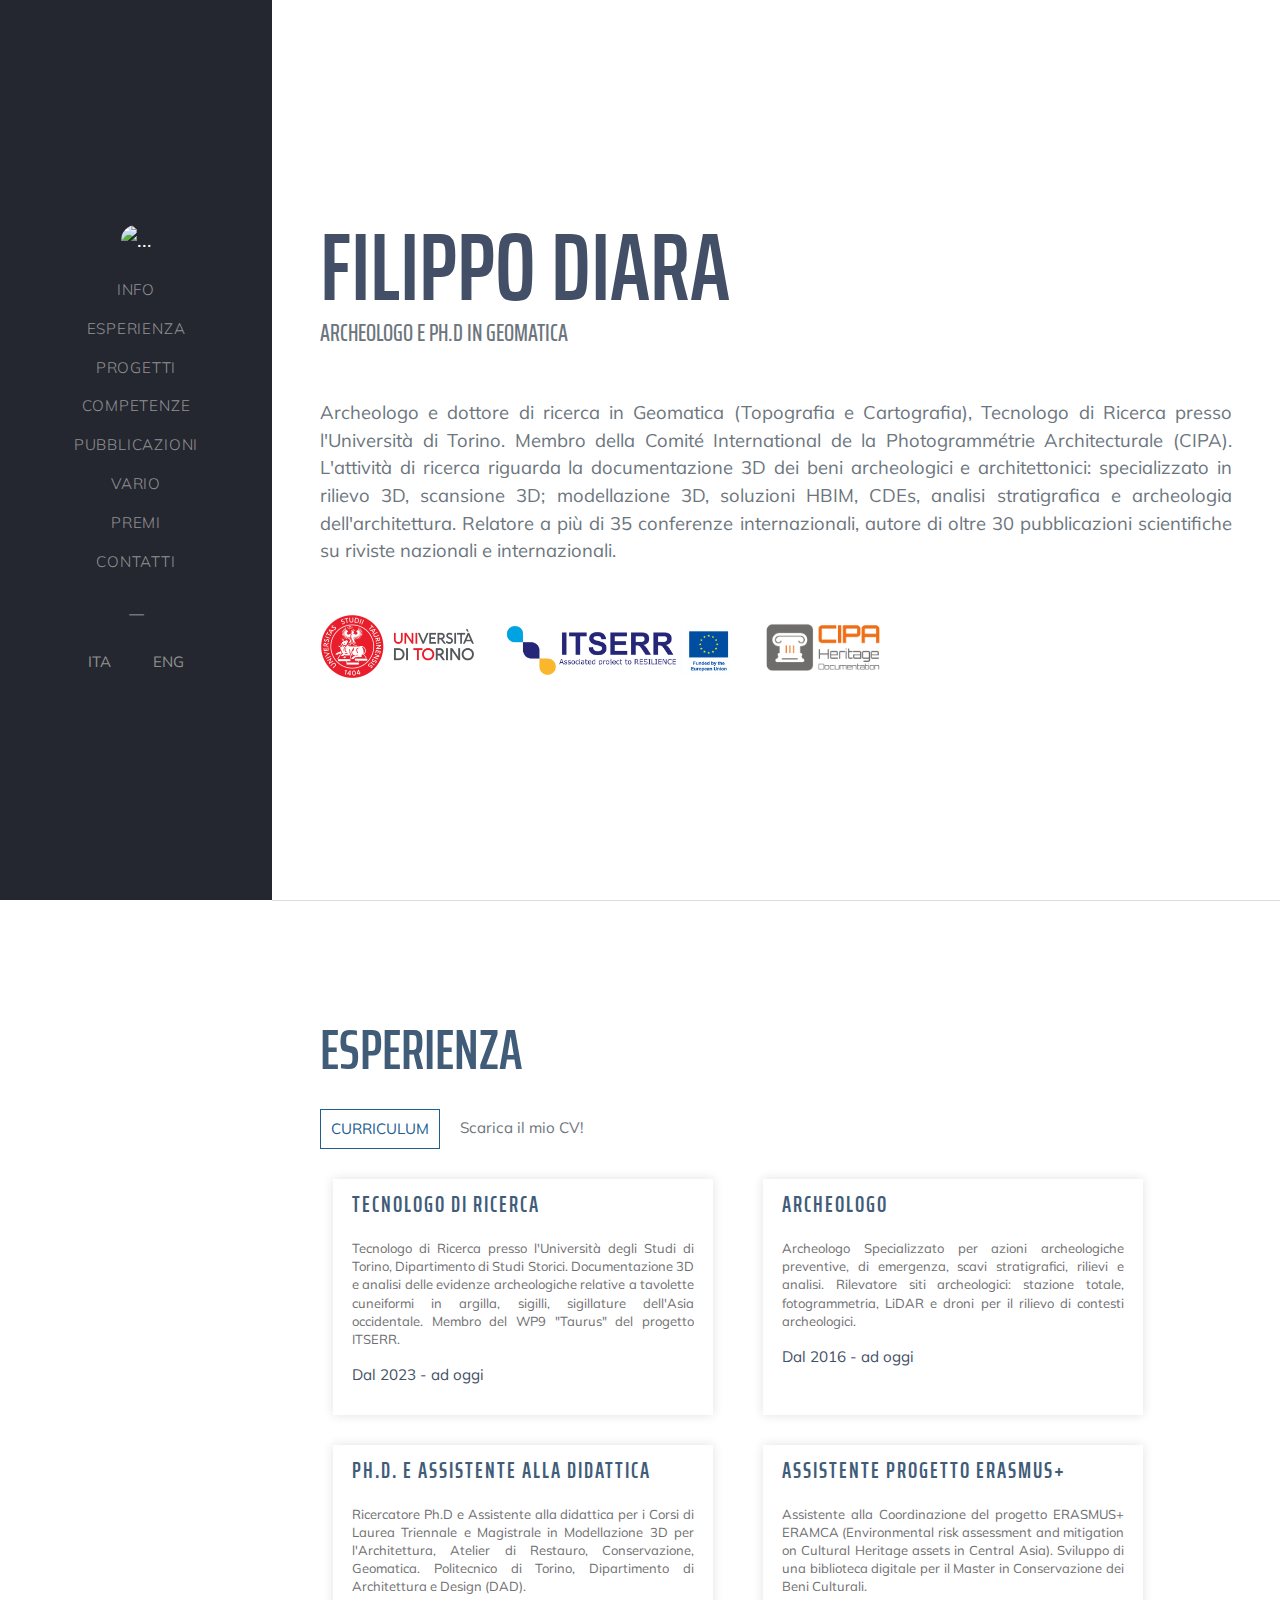
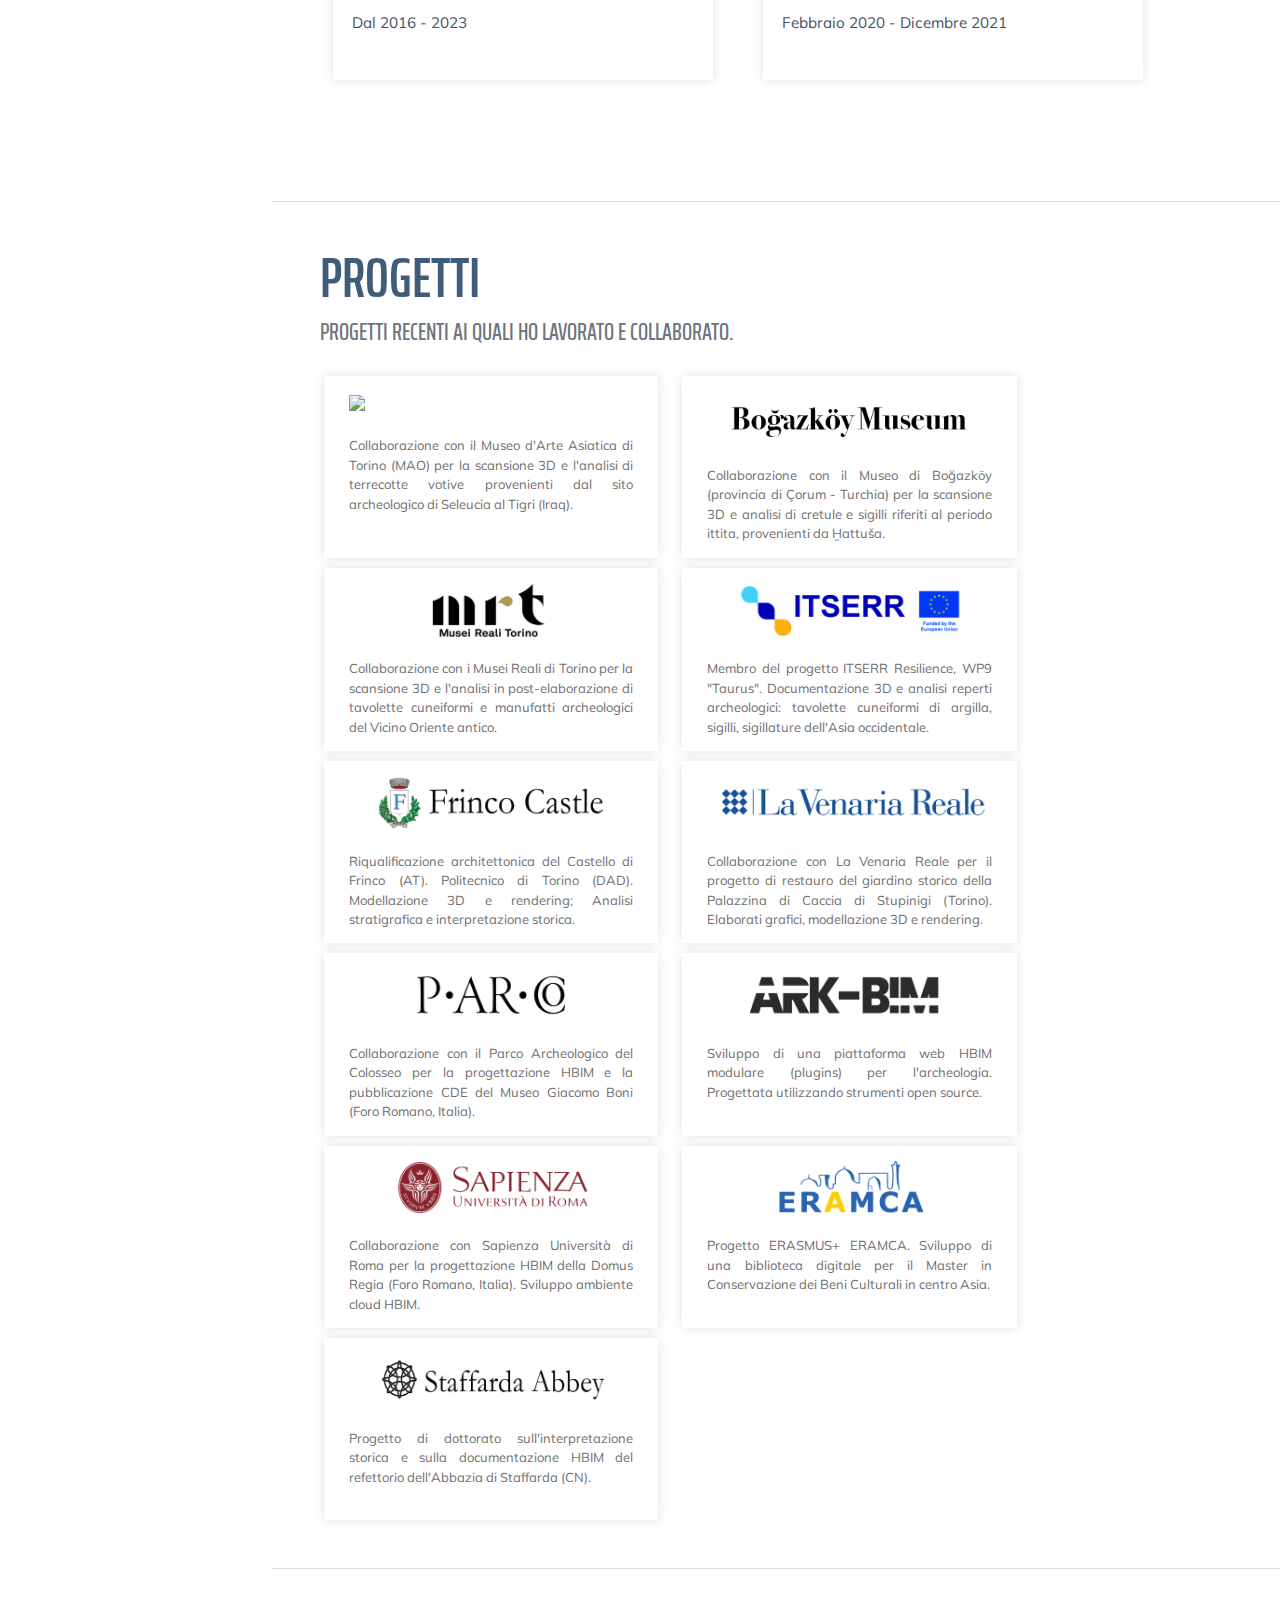
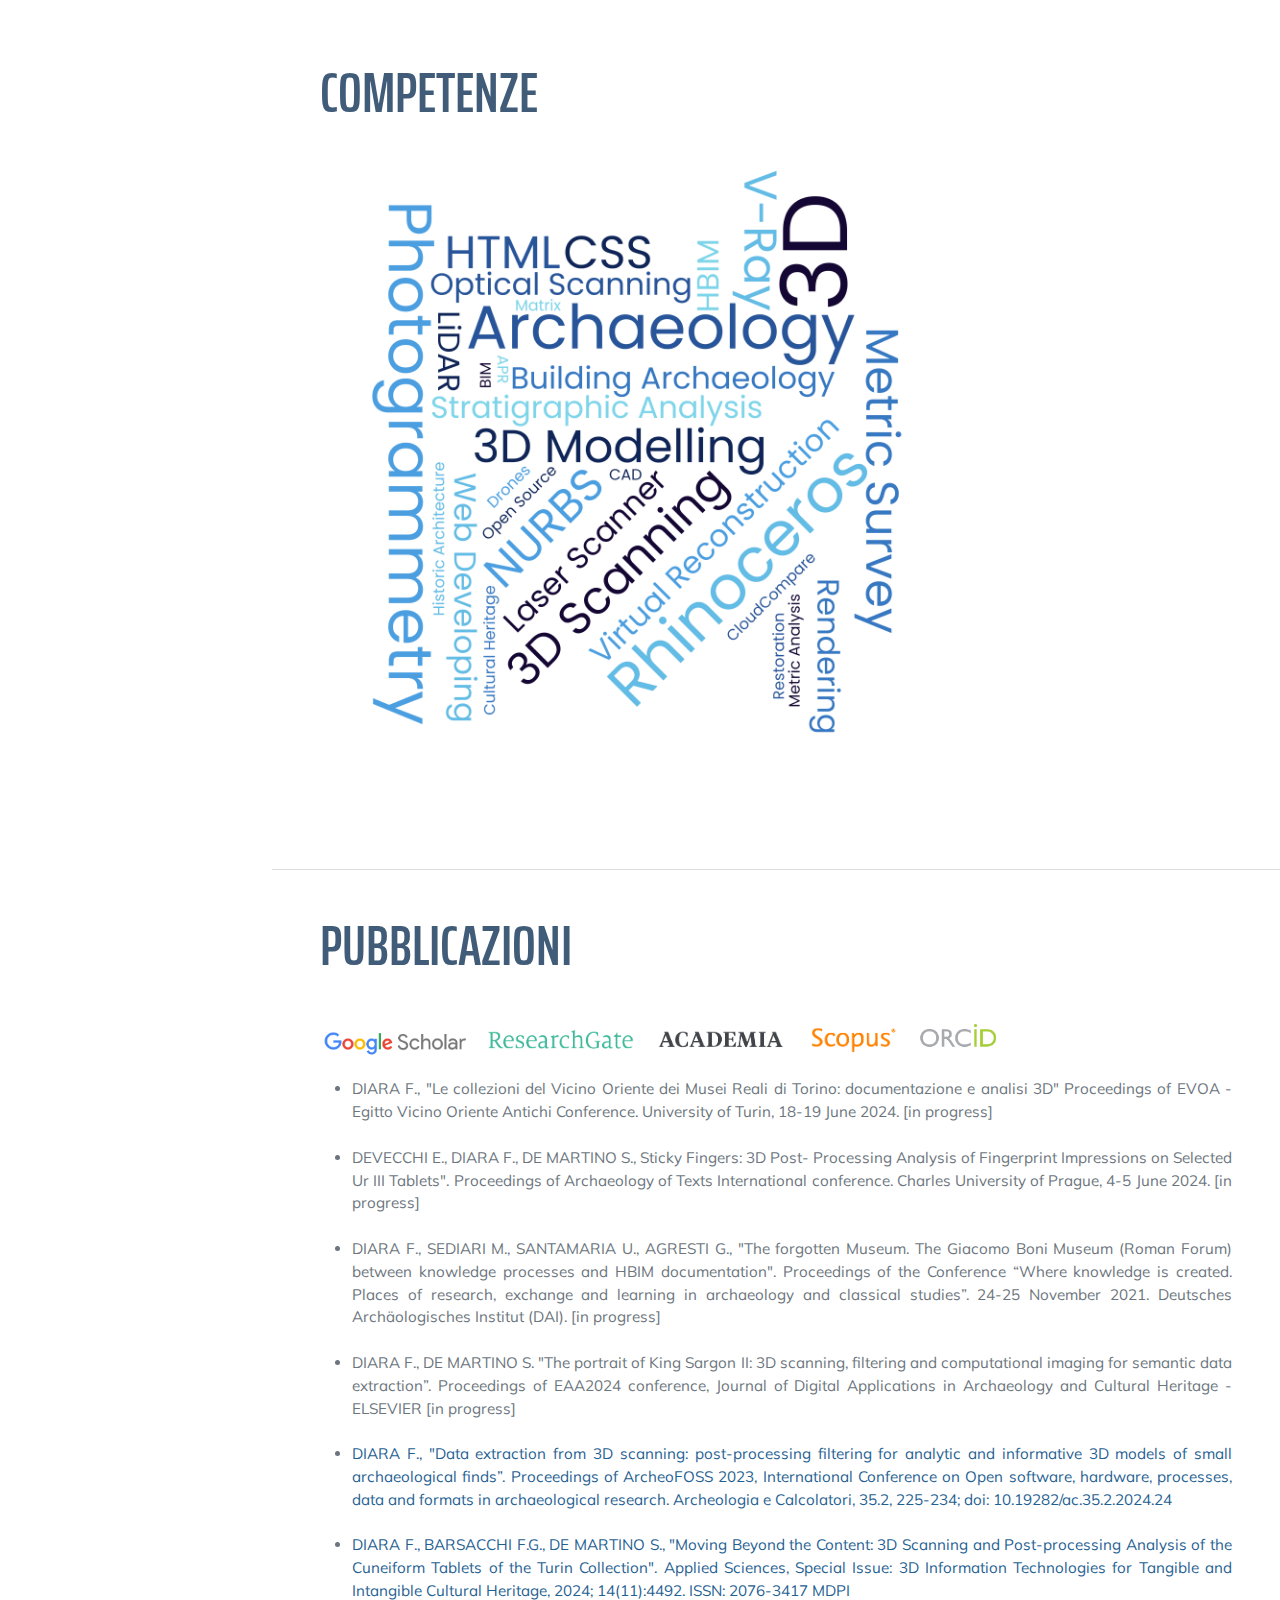
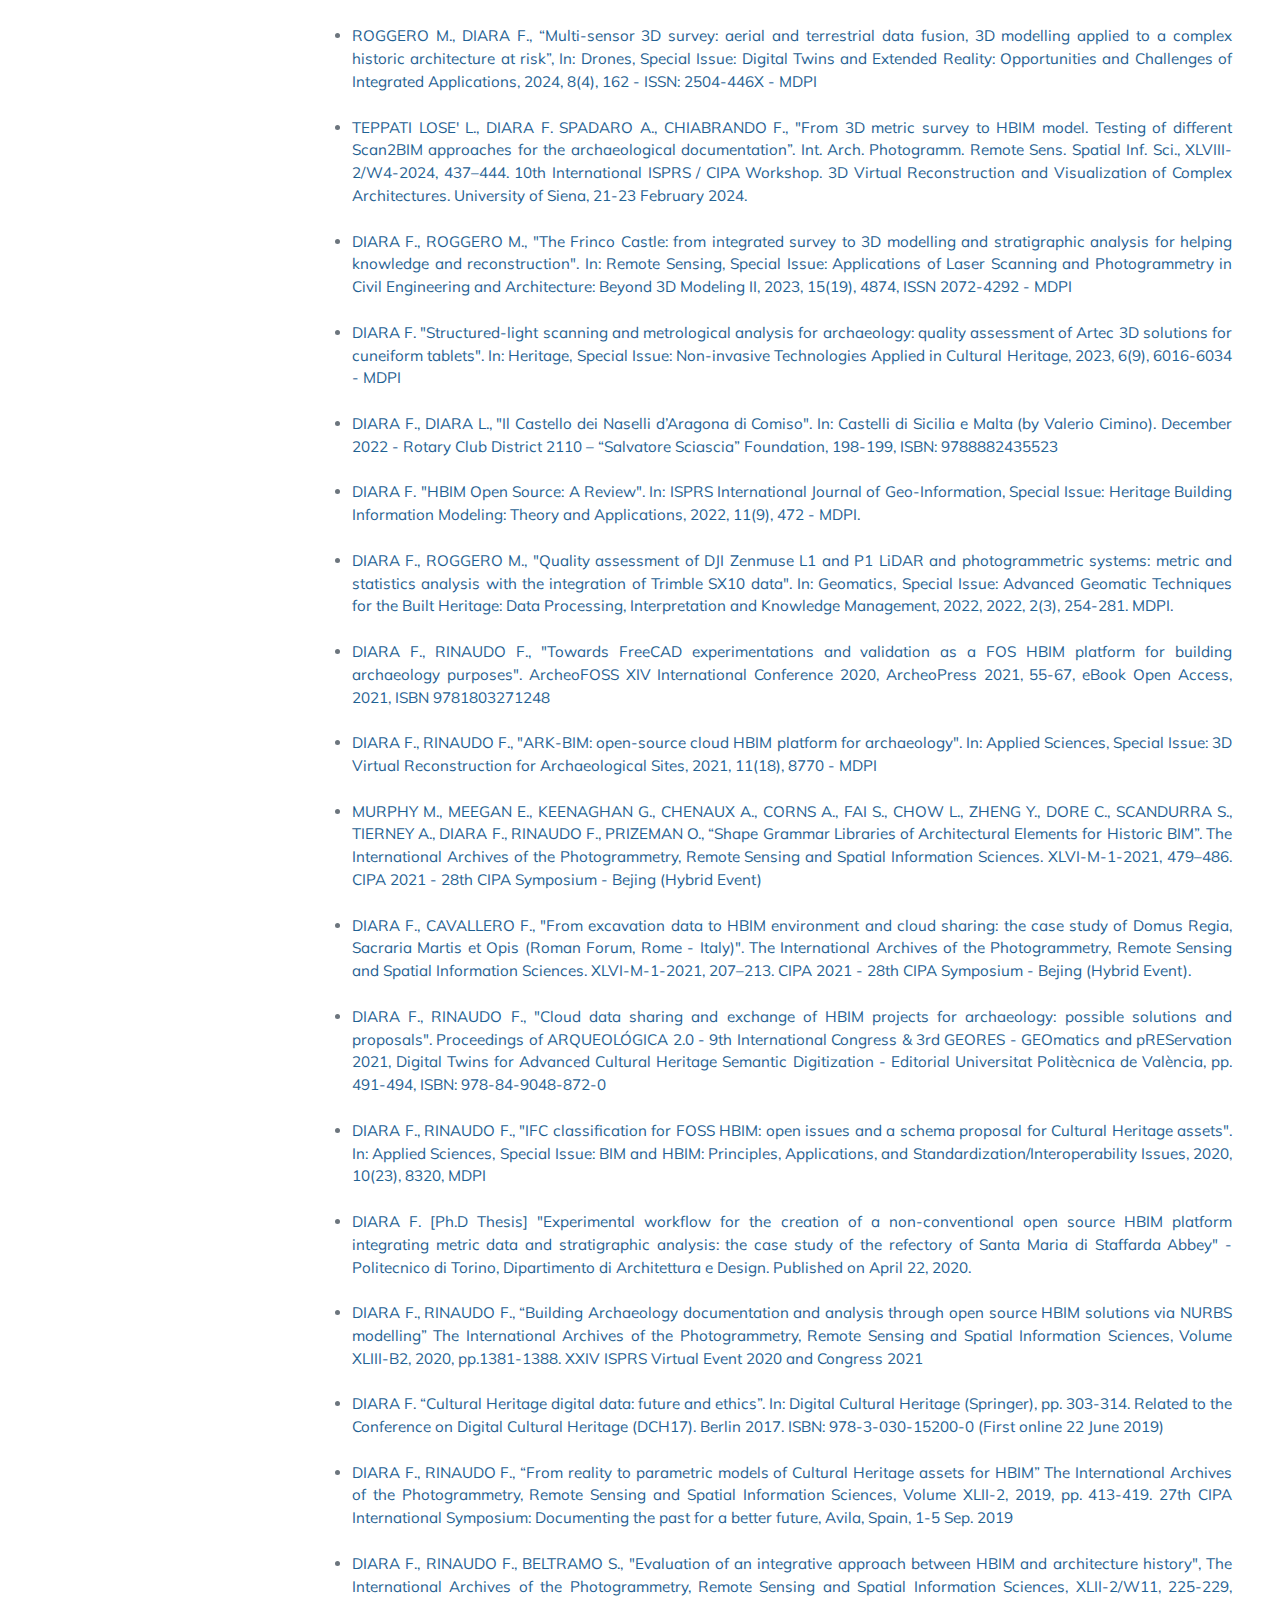
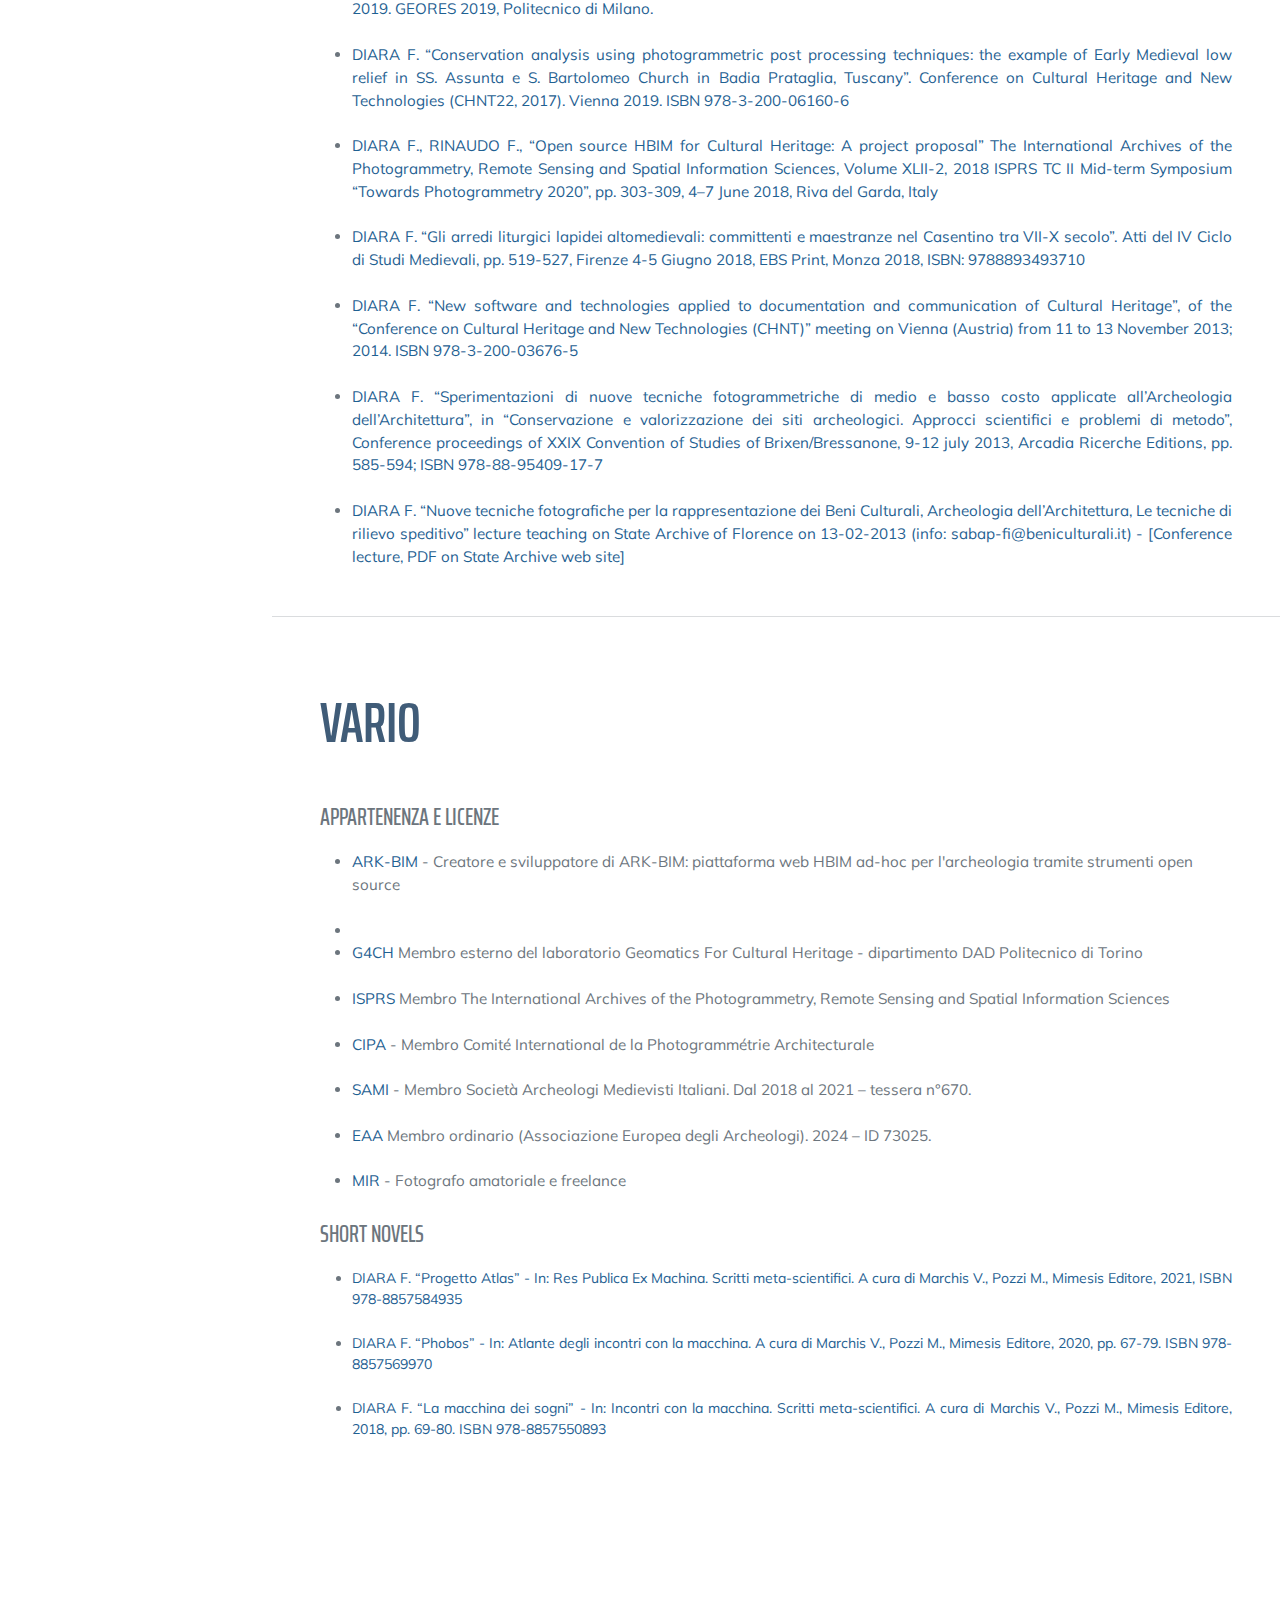
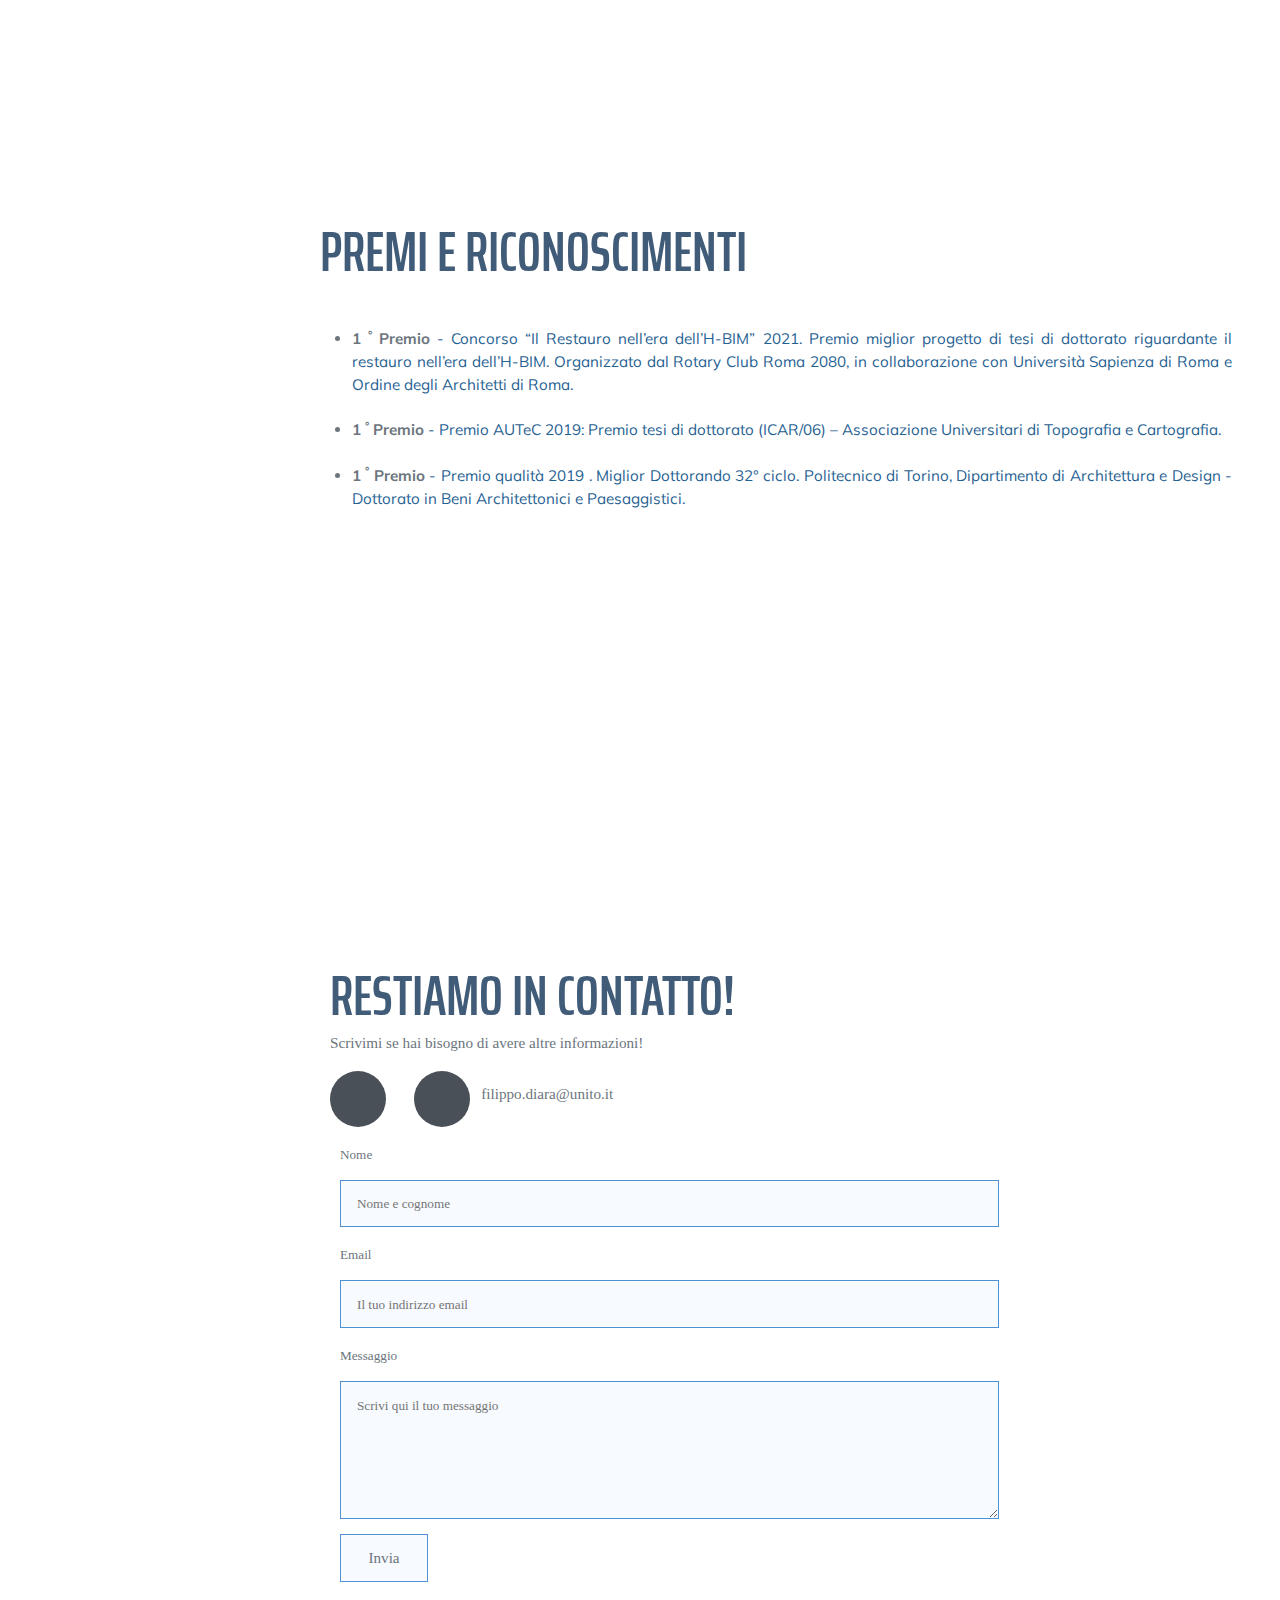
==== commit 716340af: "Update ita.html" ====
--- a/ita.html
+++ b/ita.html
@@ -168,6 +168,17 @@
 				<div class="subheading mb-3">Progetti recenti ai quali ho lavorato e collaborato. </div>
 
 
+        <div class="card2">
+          <div class="content2">
+            <img class="logo2" src="assets/img/mao1.png">
+            <h6></h6>
+            <div class="hover_content2">
+              <p> Collaborazione con il Museo d'Arte Asiatica di Torino (MAO) per la scansione 3D e l'analisi di terrecotte votive provenienti dal sito archeologico di Seleucia al Tigri (Iraq).</p>
+            </div>
+          </div>
+        </div>
+
+
 	<div class="card2">
     <div class="content2">
       <img class="logo2" src="assets/img/bog3.png">
@@ -344,7 +355,7 @@
                                                           &nbsp
 
 
-                                 <li style="text-align: justify">
+                                  <li style="text-align: justify">
                                                      <span class="fa-li"><i class="fas fa-bookmark text-dark"></i></span>
                                                     <a href="https://www.archcalc.cnr.it/journal/articles/1344#close"style="text-decoration: none"> DIARA F., "Data extraction from 3D scanning: post-processing filtering for analytic and informative 3D models of small archaeological finds”. Proceedings of ArcheoFOSS 2023, International Conference on Open software, hardware, processes, data and formats in archaeological research. Archeologia e Calcolatori, 35.2, 225-234; doi: 10.19282/ac.35.2.2024.24 </a>
                                                  </li>
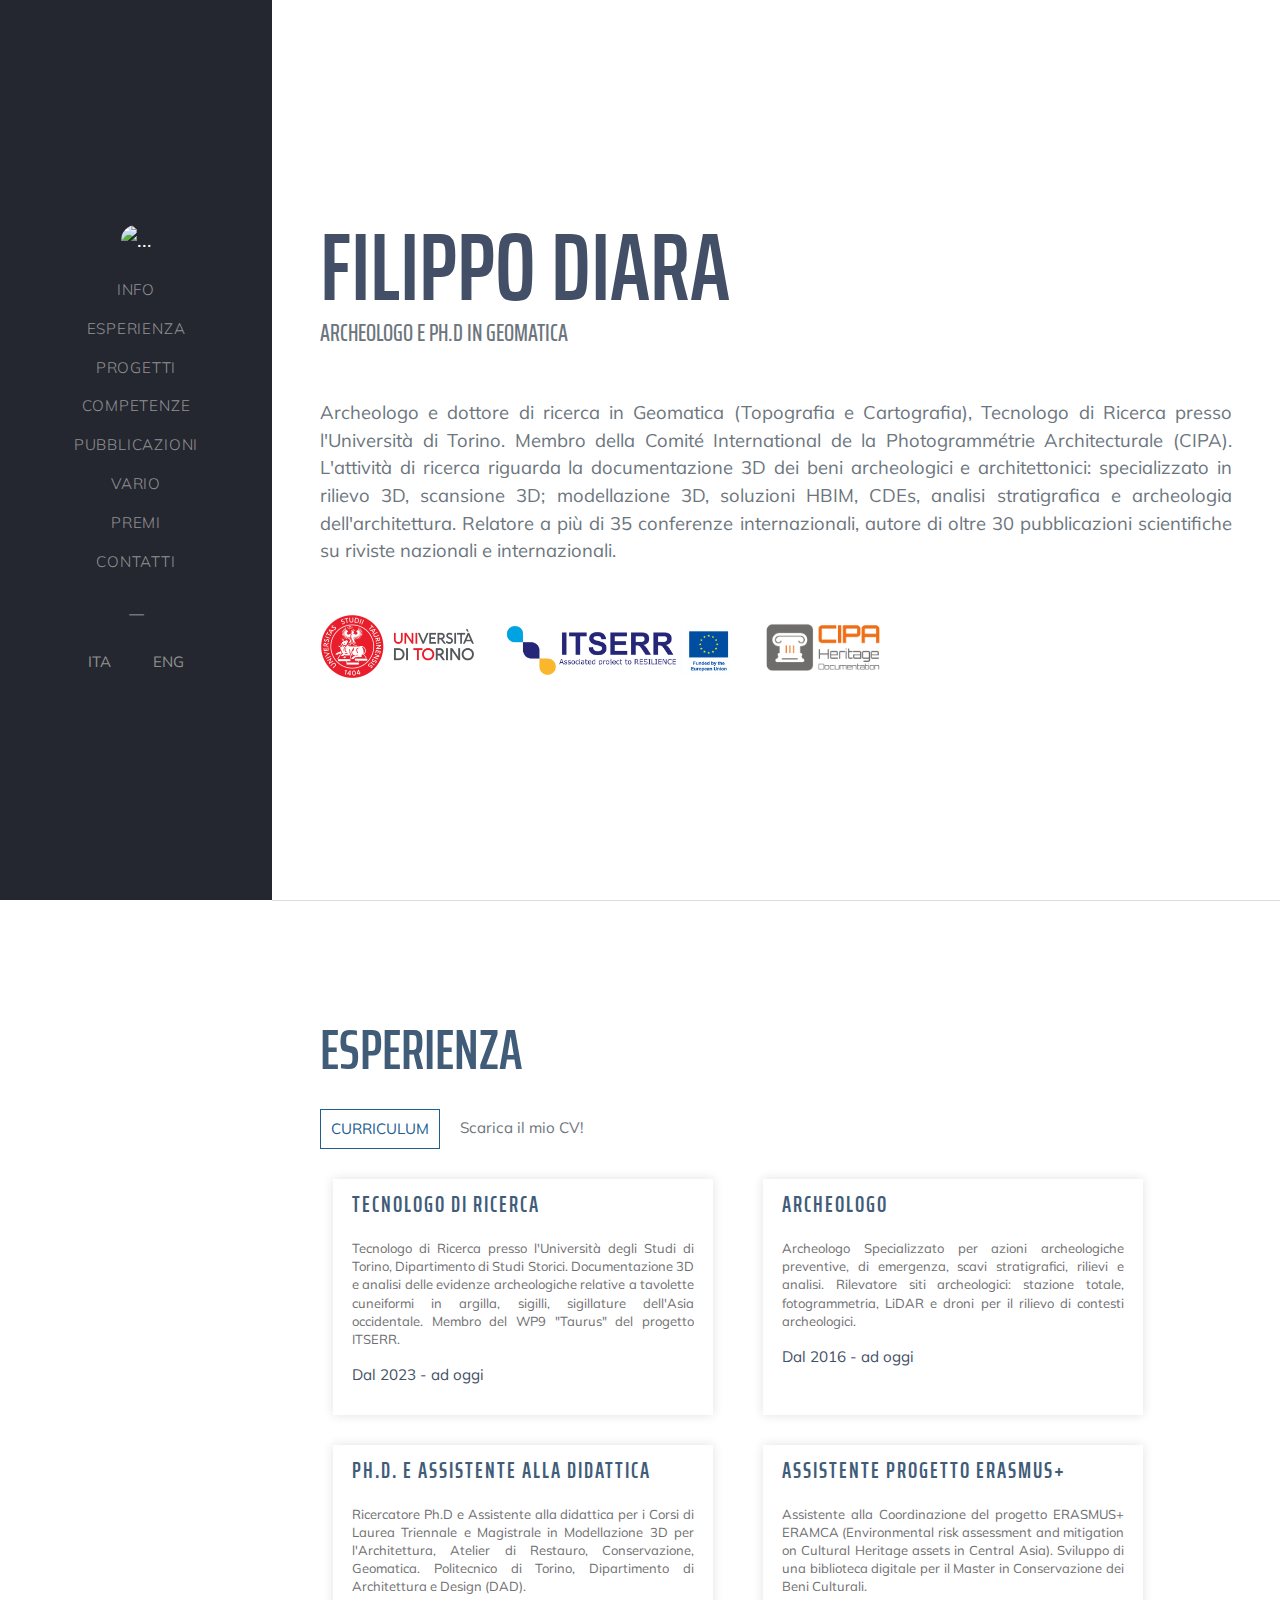
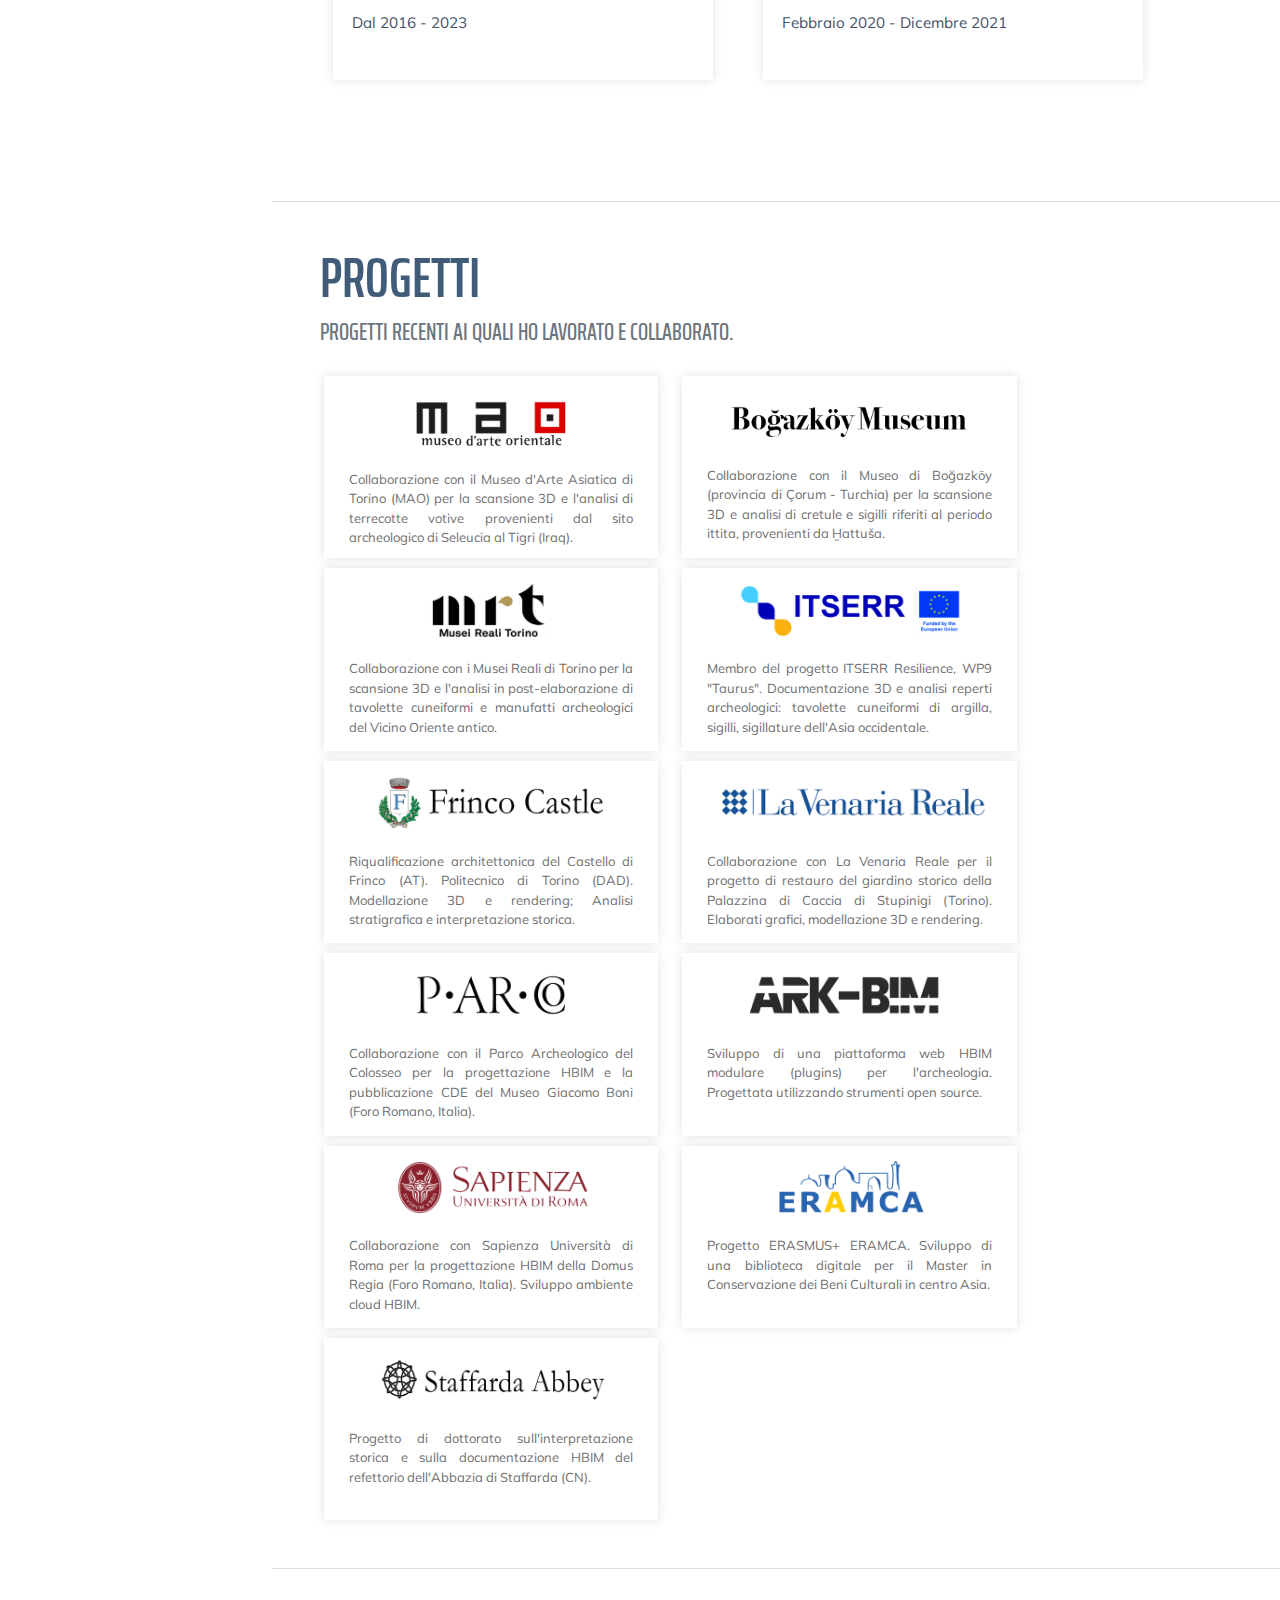
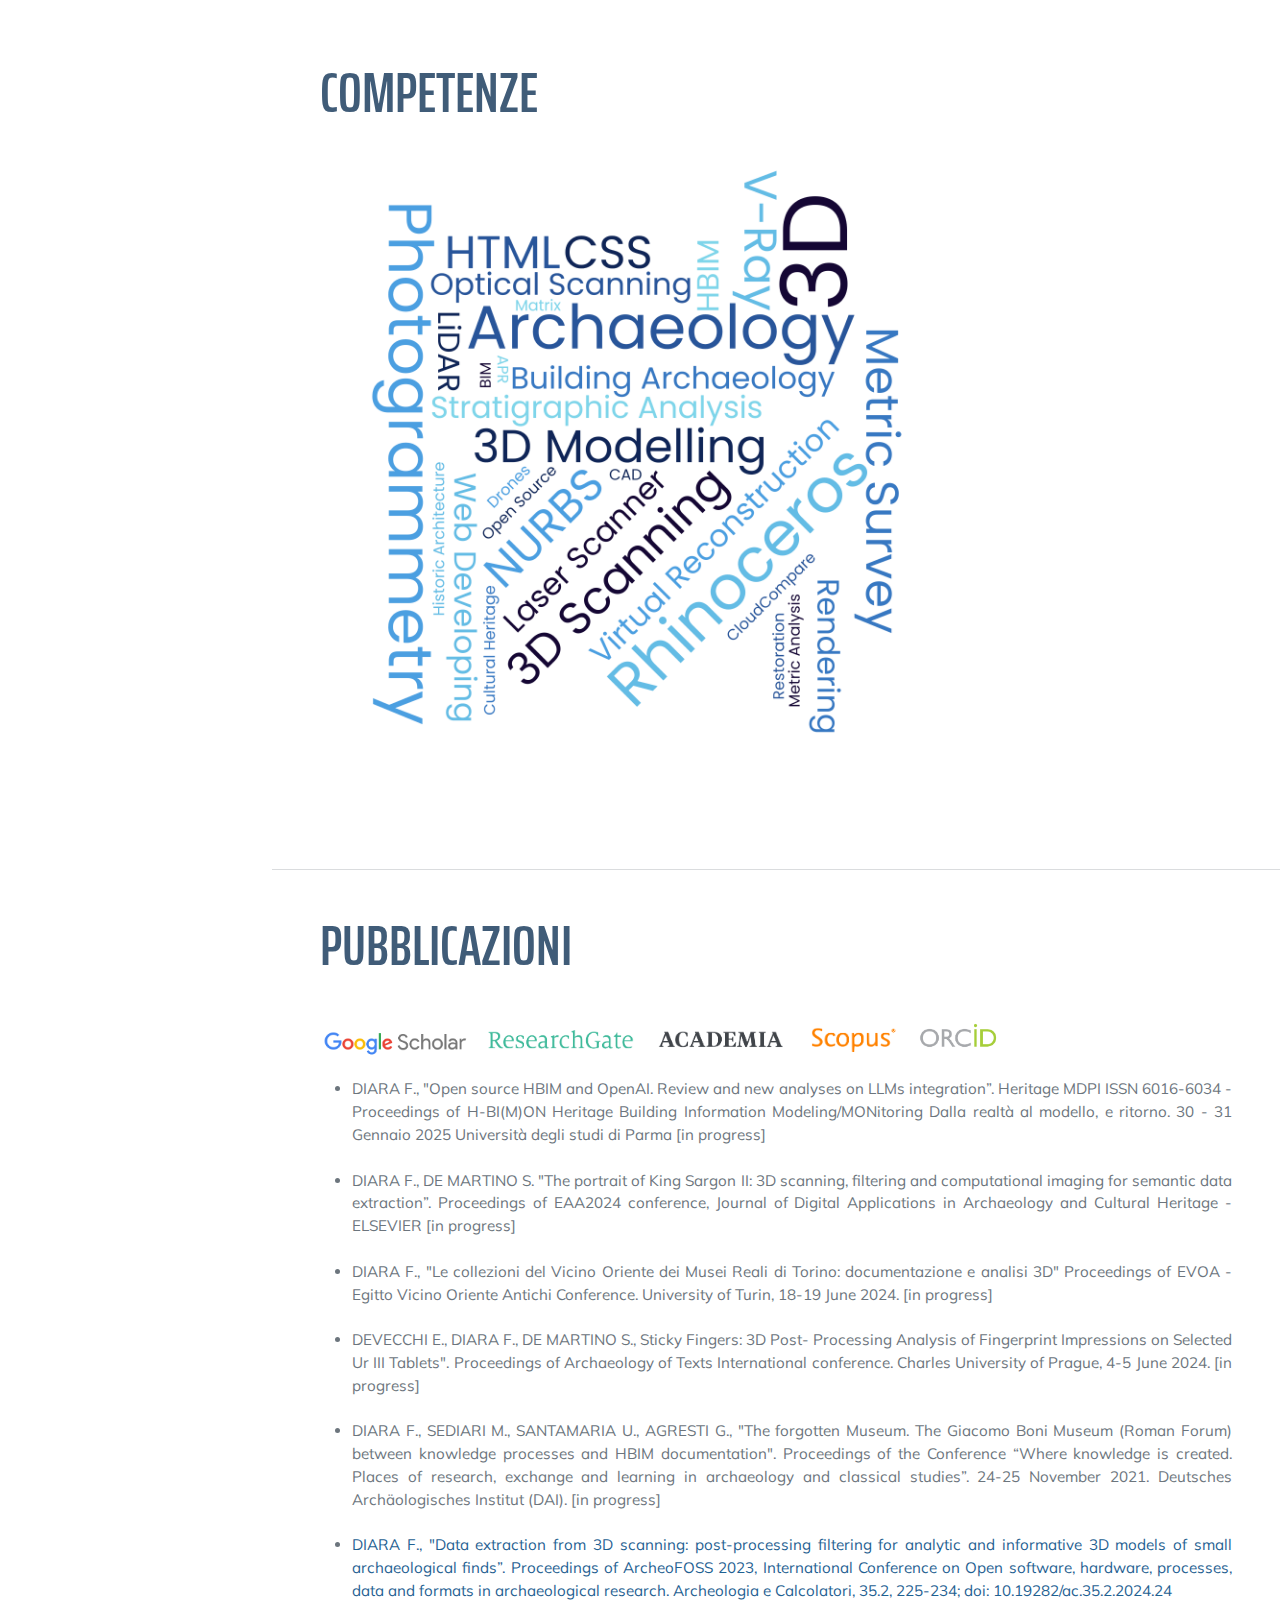
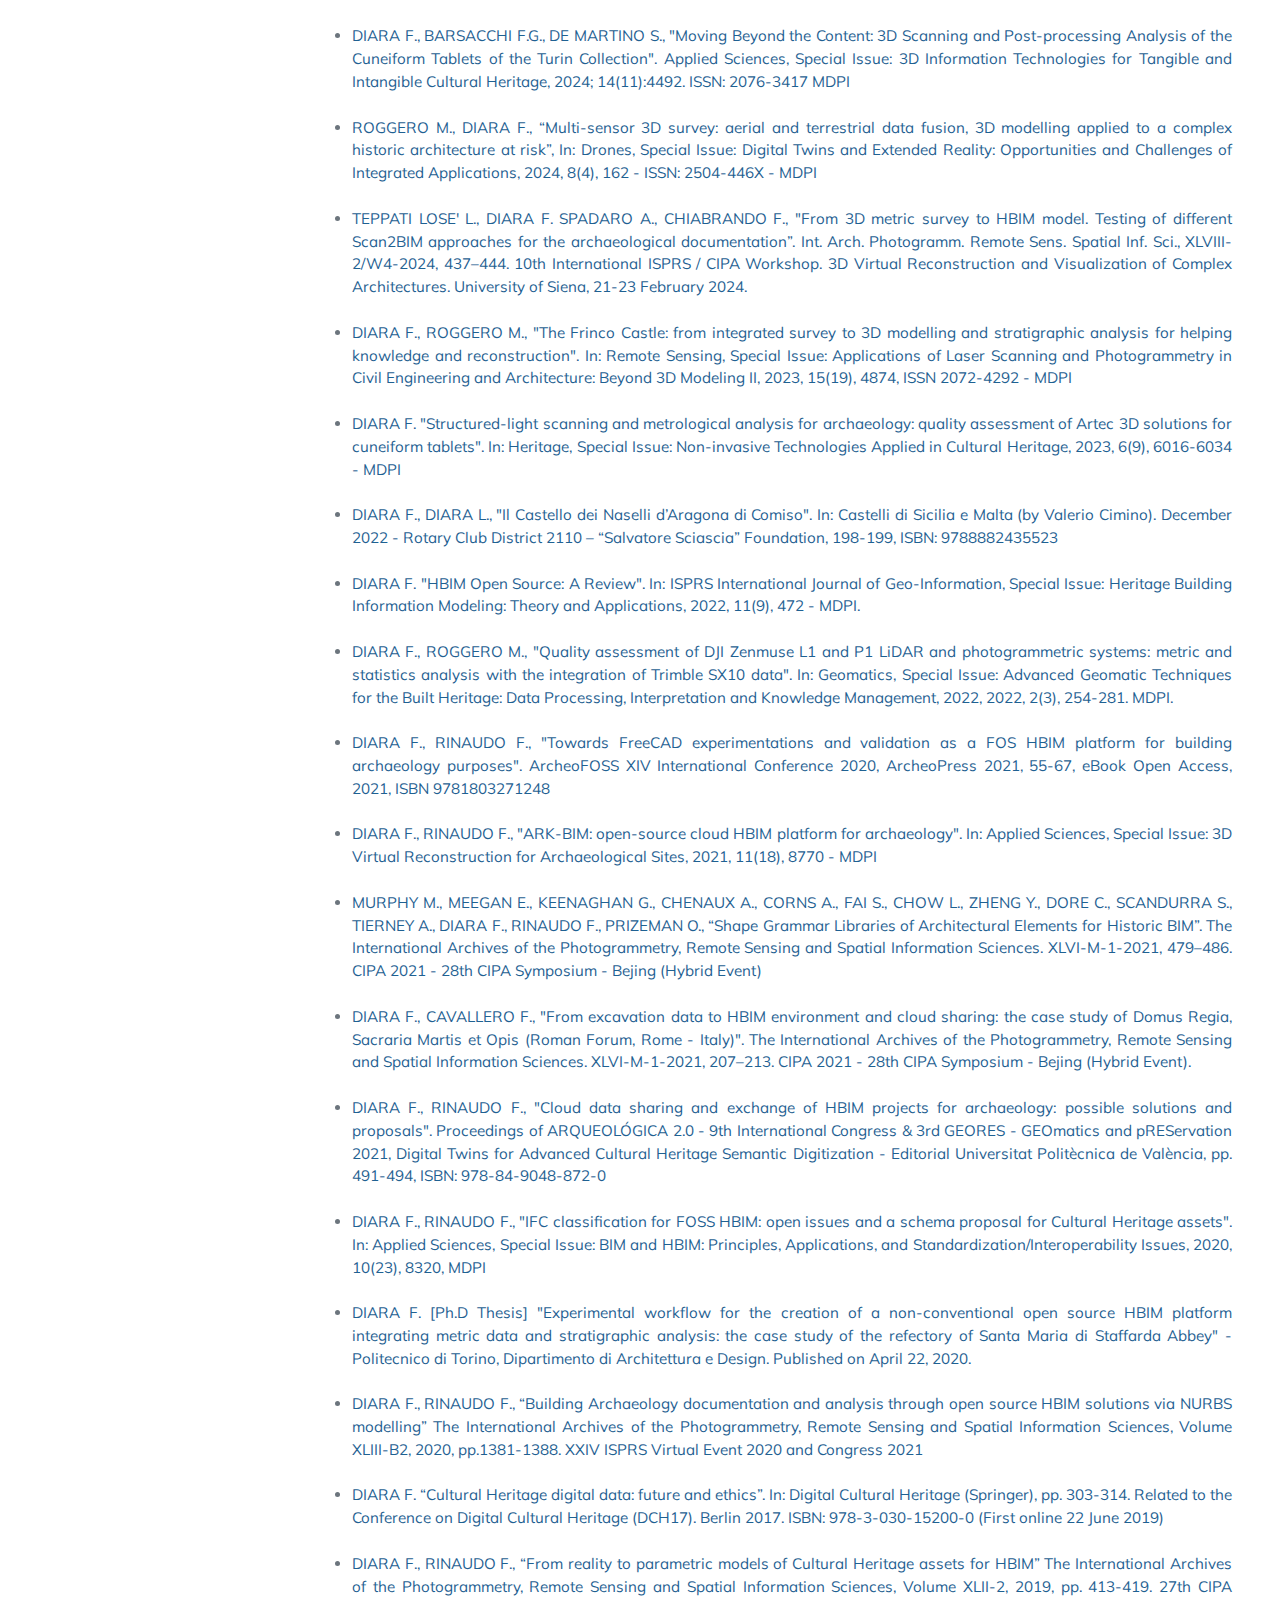
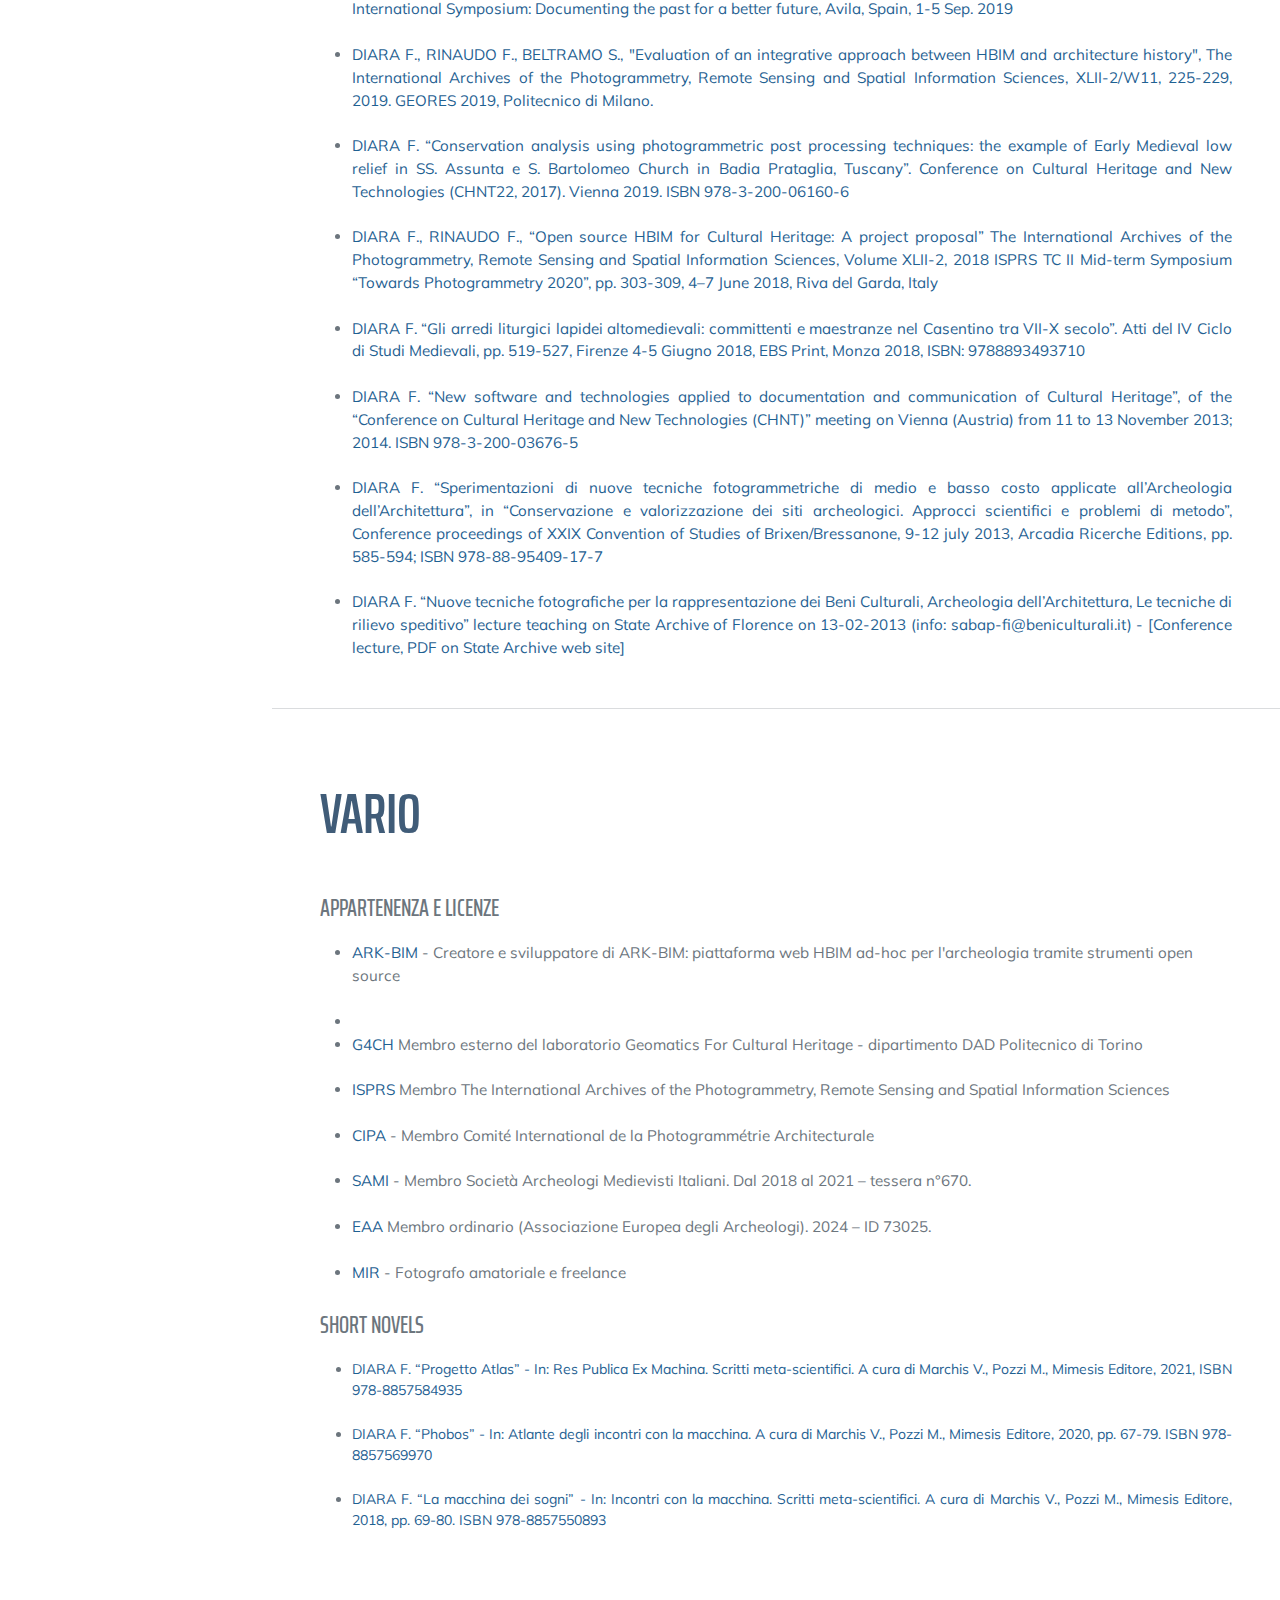
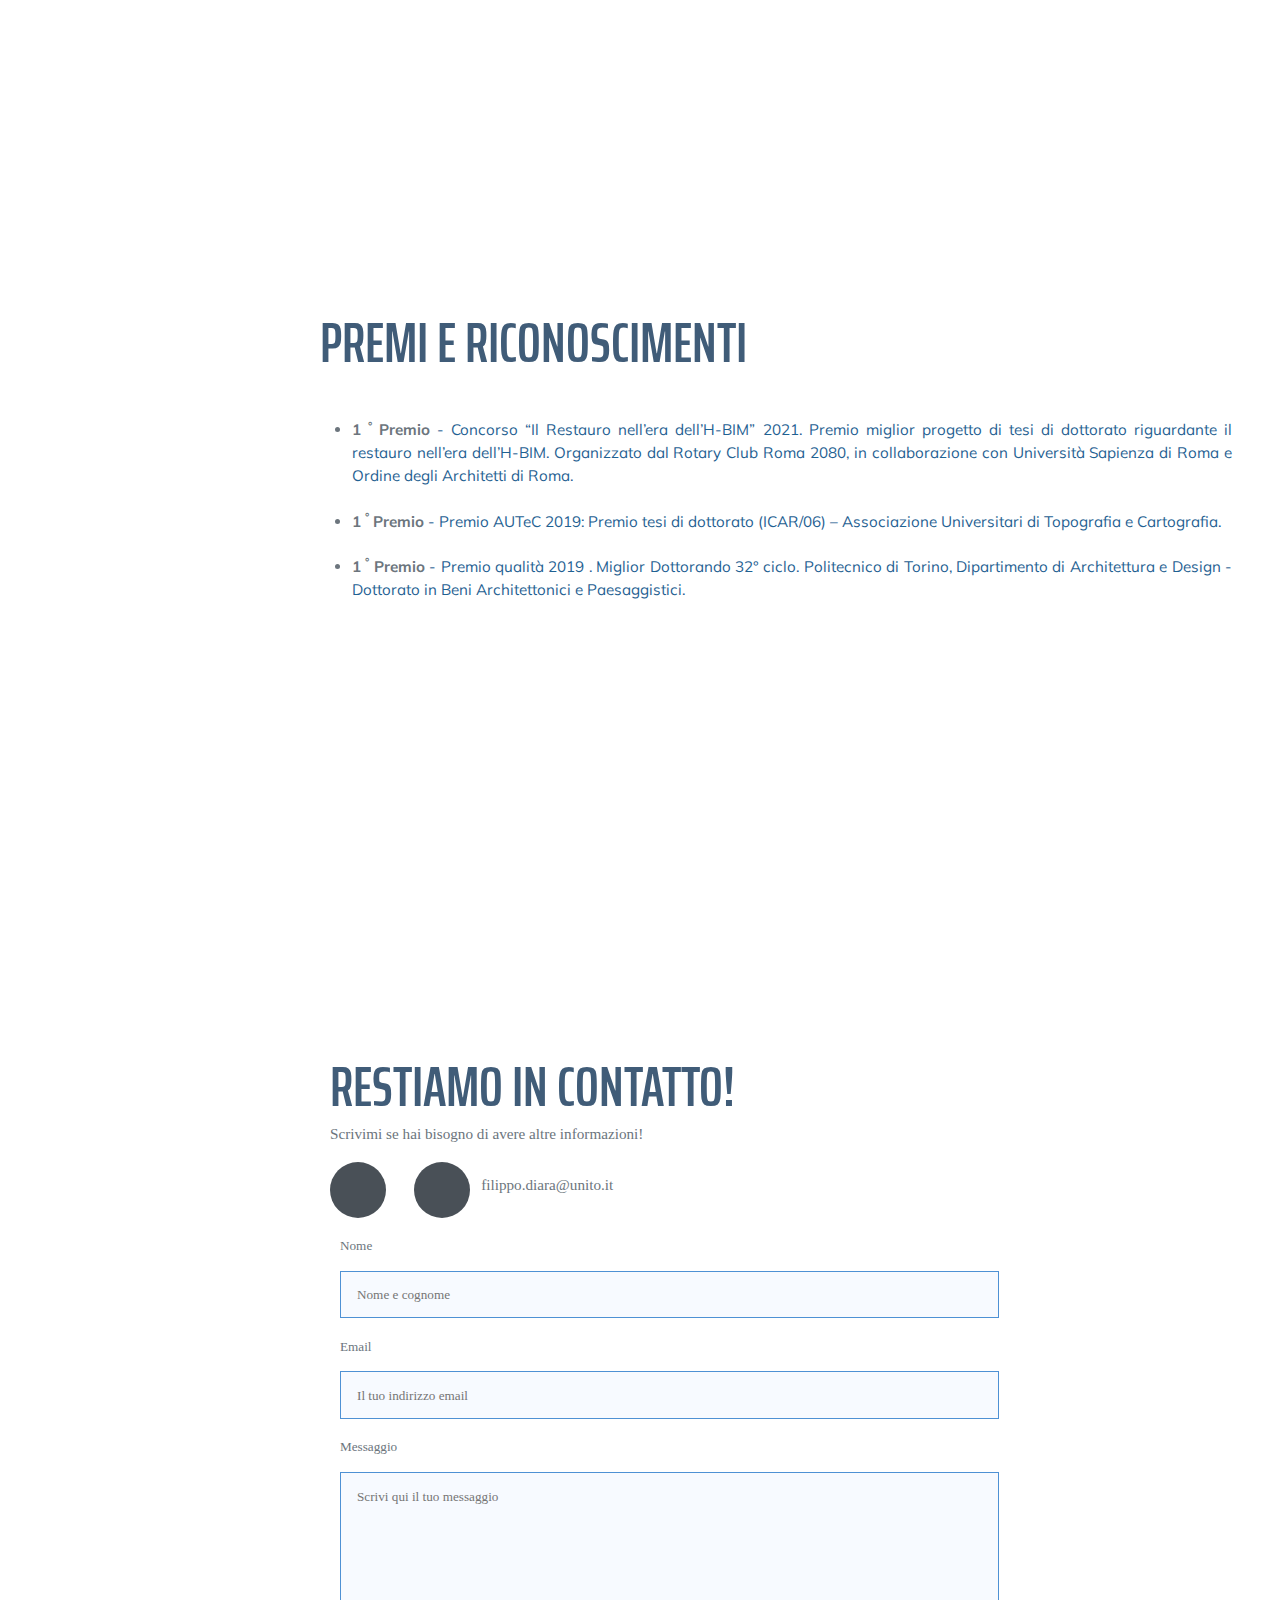
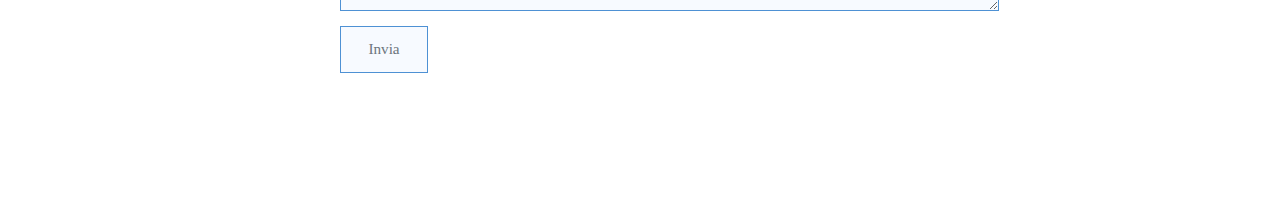
==== commit 585b4842: "Update ita.html" ====
--- a/ita.html
+++ b/ita.html
@@ -330,6 +330,21 @@
                     <ul class="fa-ul mb-0">
 
 
+            <li style="text-align: justify">
+                                                    <span class="fa-li"><i class="far fa-clock"></i></span>
+                                                    DIARA F., "Open source HBIM and OpenAI. Review and new analyses on LLMs integration”. Heritage MDPI ISSN 6016-6034 - Proceedings of H-BI(M)ON Heritage Building Information Modeling/MONitoring Dalla realtà al modello, e ritorno. 30 - 31 Gennaio 2025 Università degli studi di Parma  [in progress]
+                                                </li>
+                                                &nbsp
+
+                                       <li style="text-align: justify">
+                                                    <span class="fa-li"><i class="far fa-clock"></i></span>
+                                                    DIARA F., DE MARTINO S. "The portrait of King Sargon II: 3D scanning, filtering and computational imaging for semantic data extraction”. Proceedings of EAA2024 conference, Journal of Digital Applications in Archaeology and Cultural Heritage - ELSEVIER [in progress]
+                                                </li>
+                                                &nbsp
+												
+												 
+
+
                                   <li style="text-align: justify">
                                         <span class="fa-li"><i class="far fa-clock"></i></span>
                                         DIARA F., "Le collezioni del Vicino Oriente dei Musei Reali di Torino: documentazione e analisi 3D" Proceedings of EVOA - Egitto Vicino Oriente Antichi Conference. University of Turin, 18-19 June 2024. [in progress]
@@ -348,11 +363,7 @@
                                   </li>
                                   &nbsp
 
-                                  <li style="text-align: justify">
-                                                              <span class="fa-li"><i class="far fa-clock"></i></span>
-                                                              DIARA F., DE MARTINO S. "The portrait of King Sargon II: 3D scanning, filtering and computational imaging for semantic data extraction”. Proceedings of EAA2024 conference, Journal of Digital Applications in Archaeology and Cultural Heritage - ELSEVIER [in progress]
-                                                          </li>
-                                                          &nbsp
+                             
 
 
                                   <li style="text-align: justify">
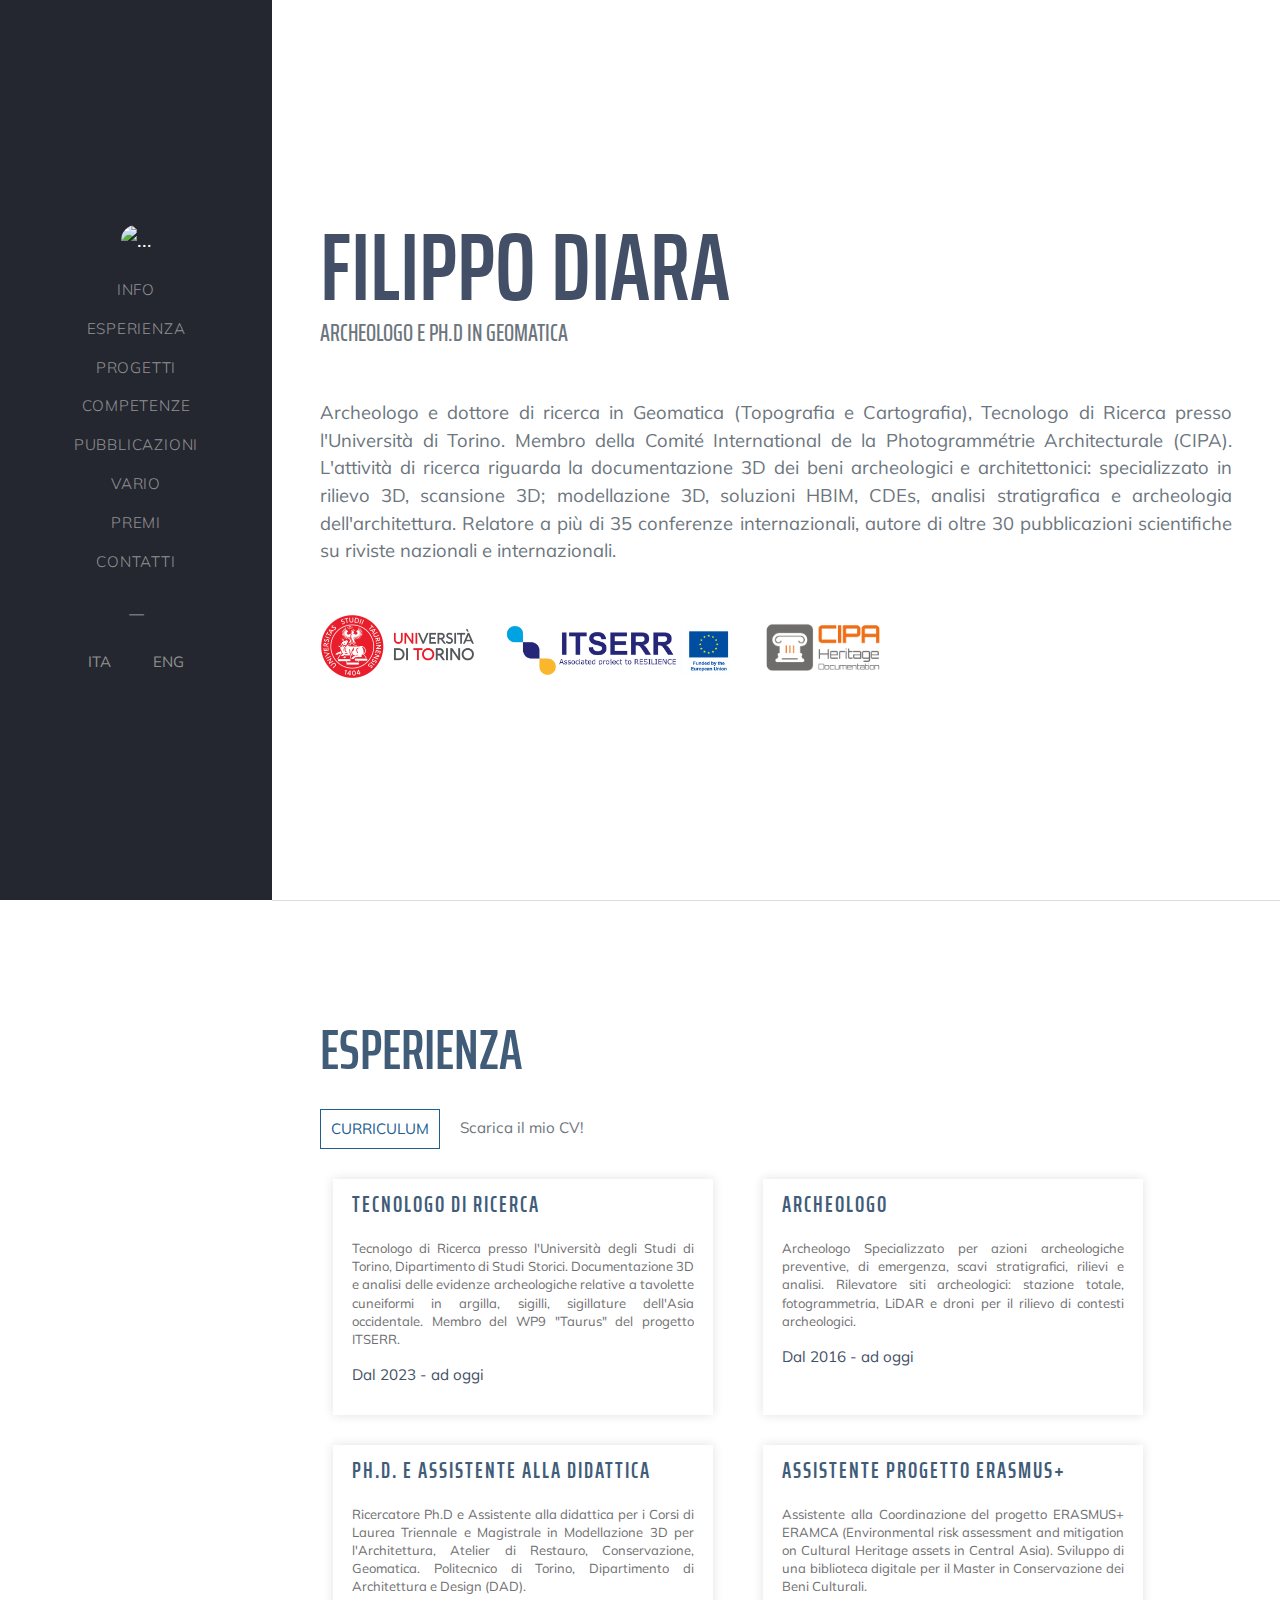
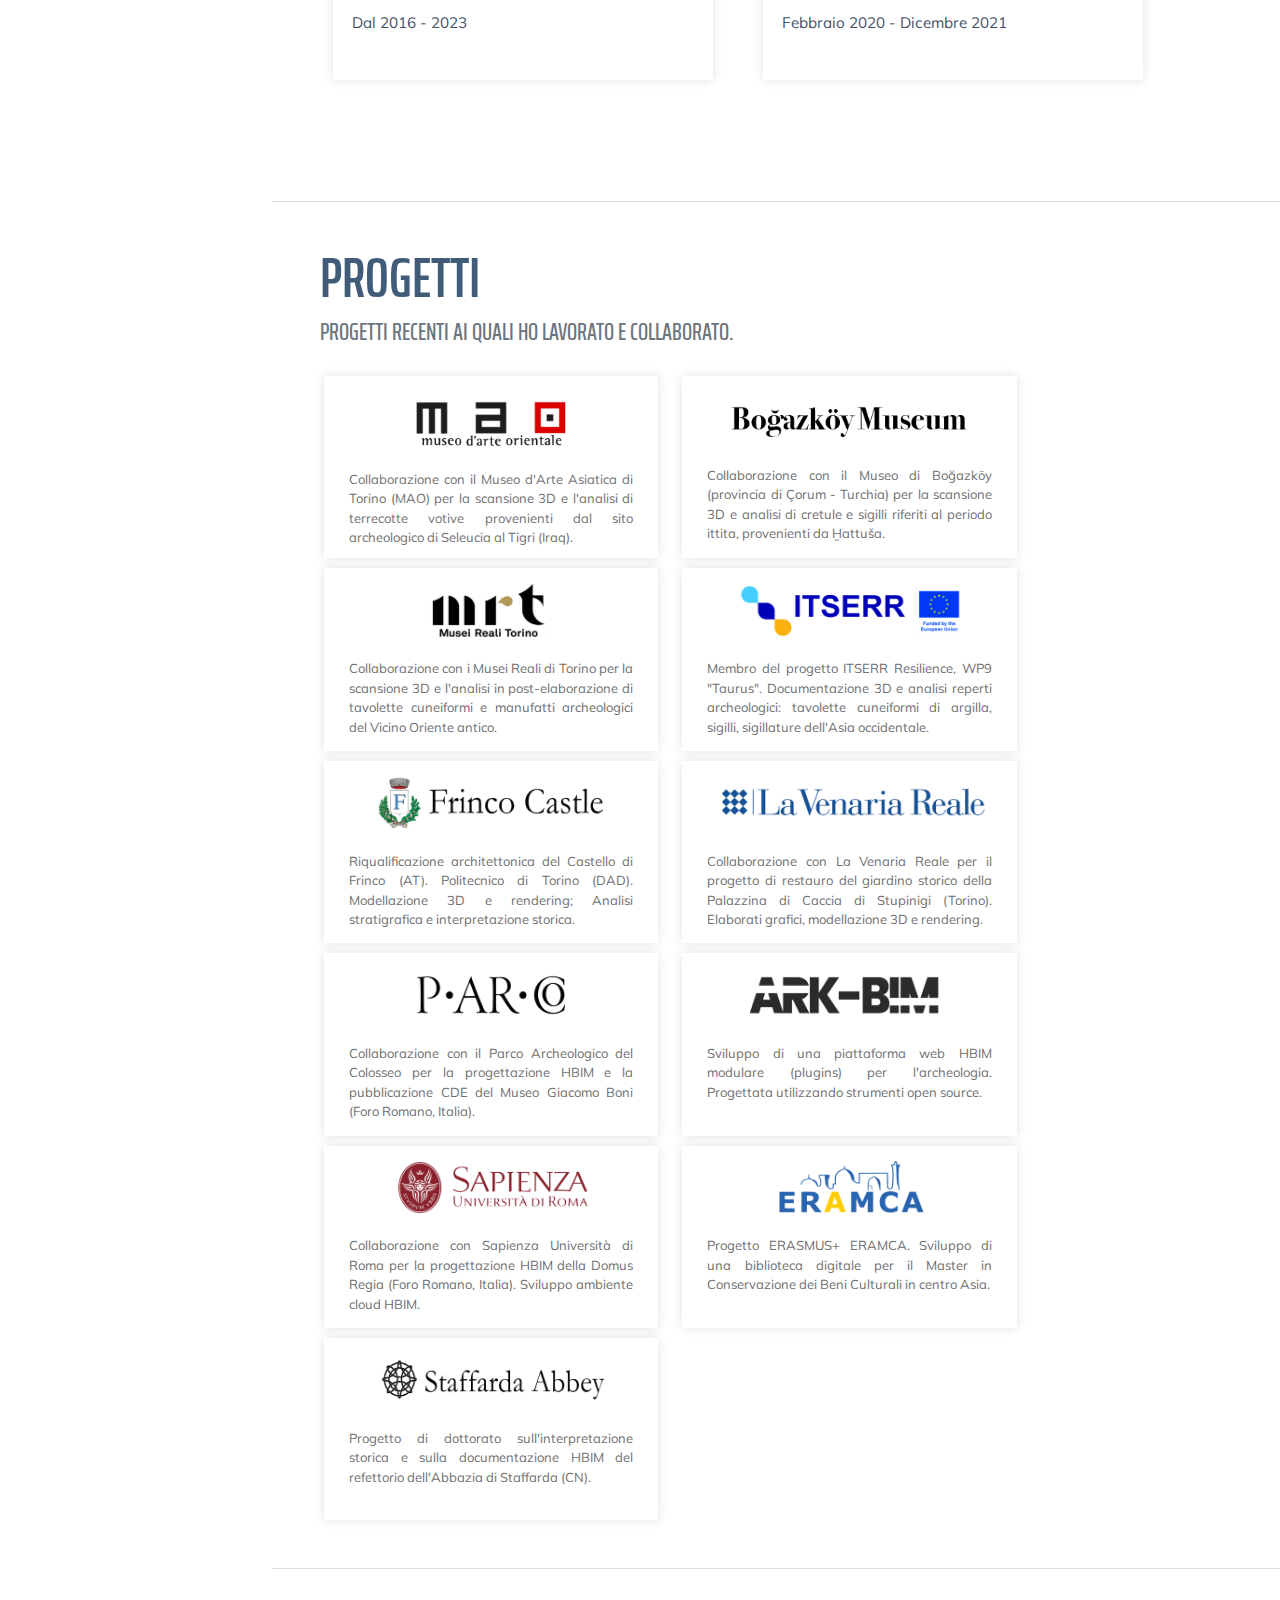
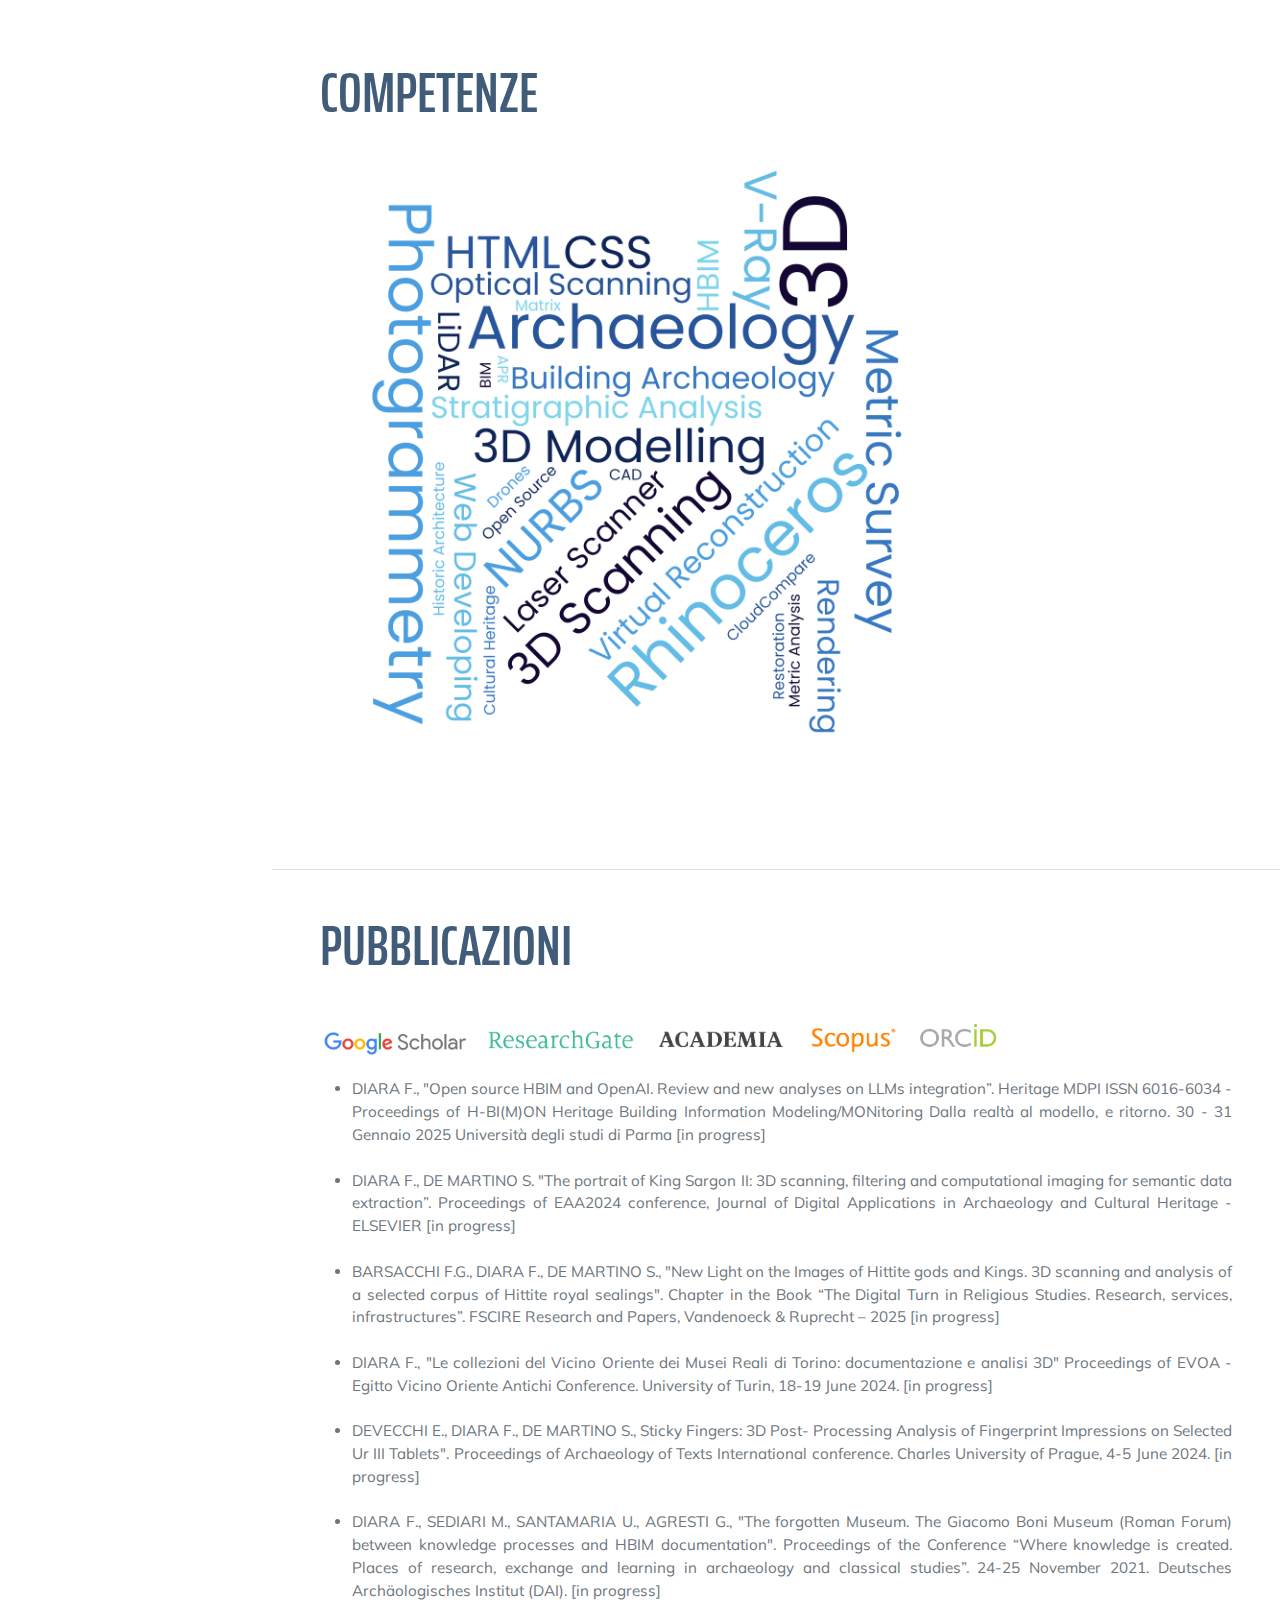
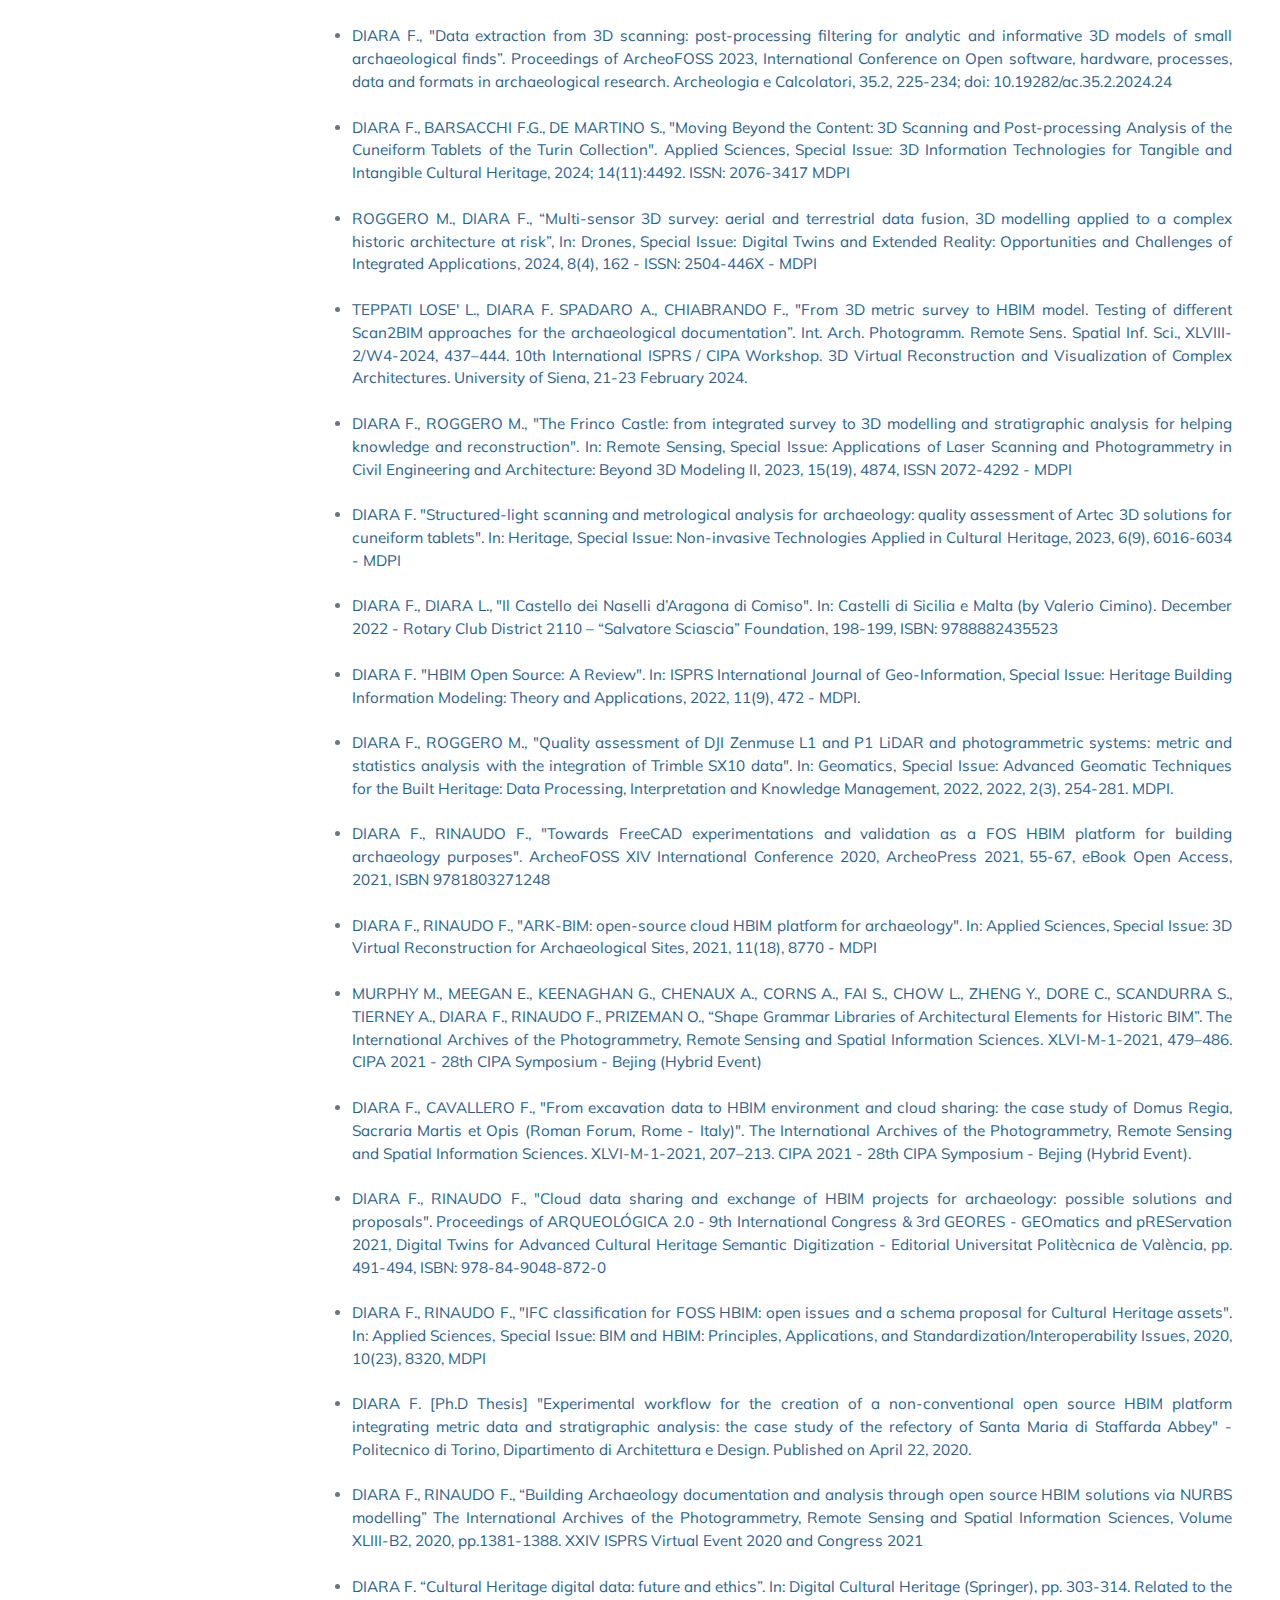
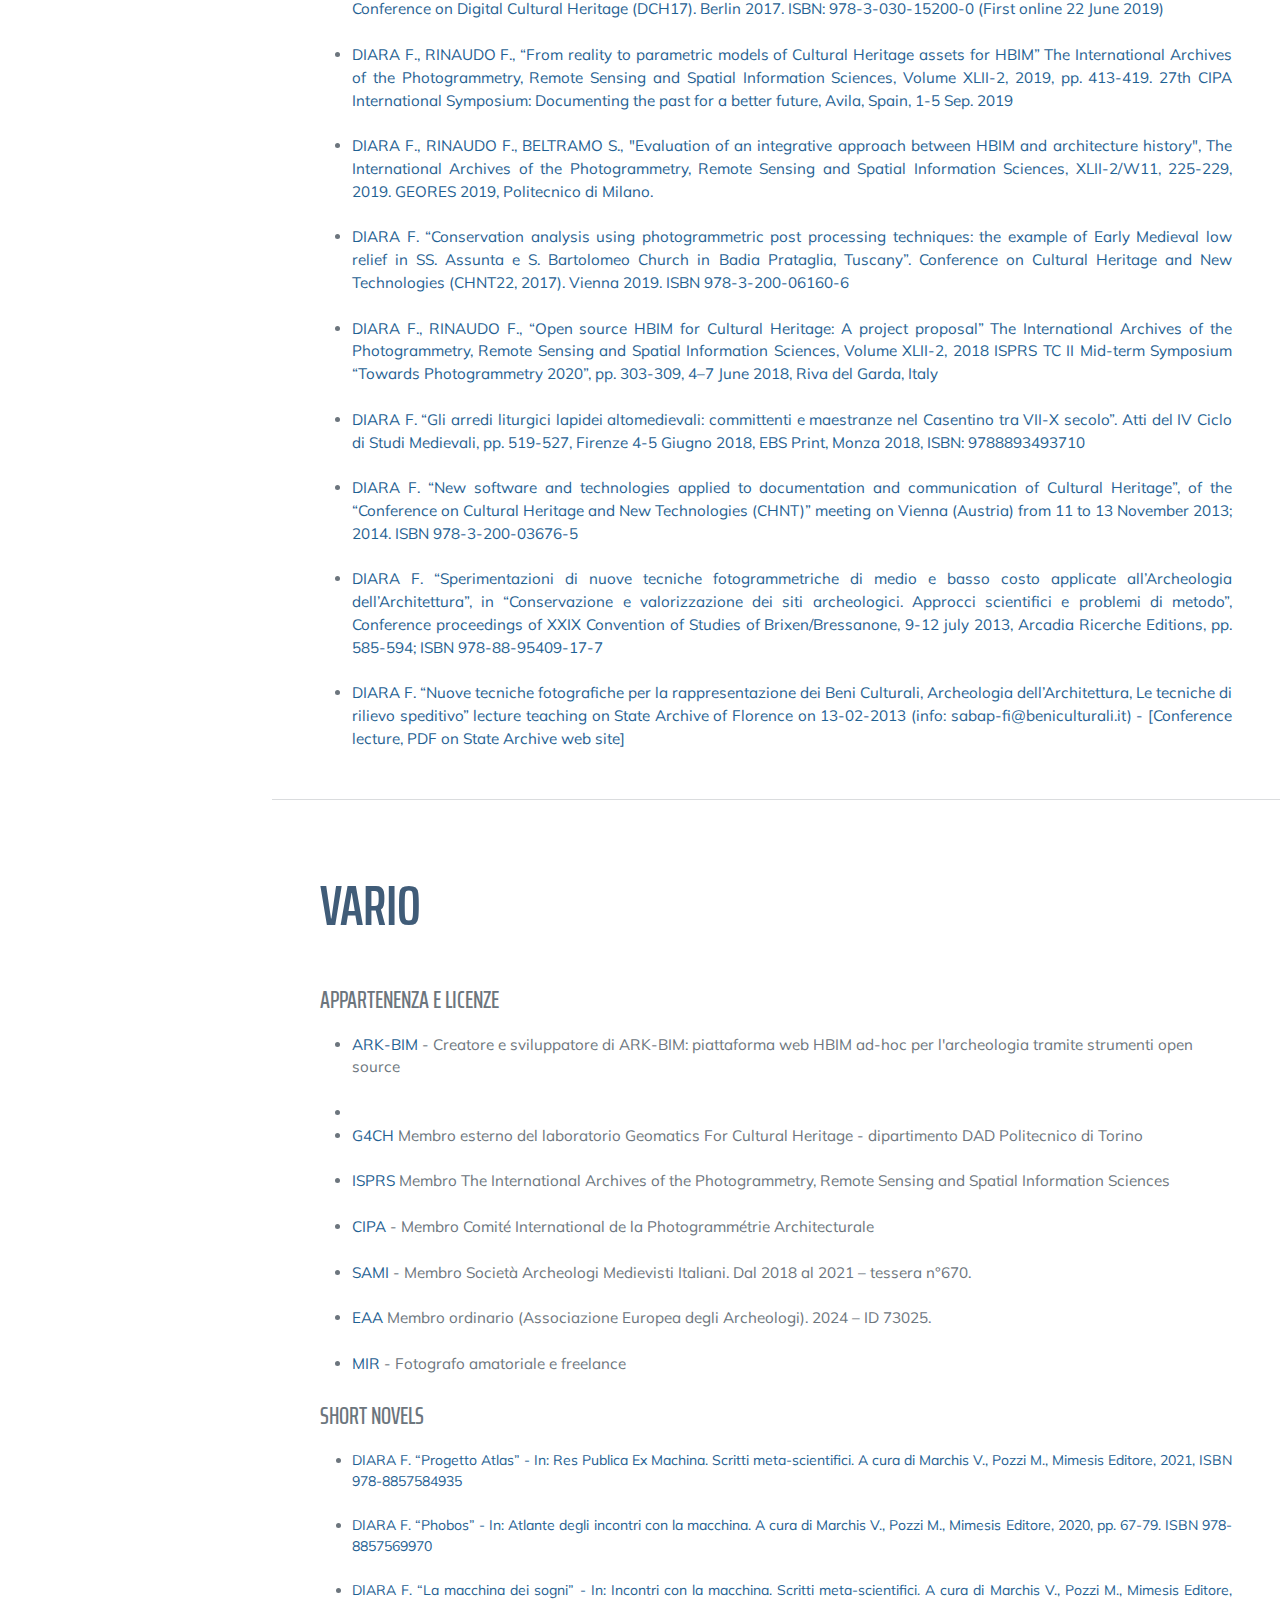
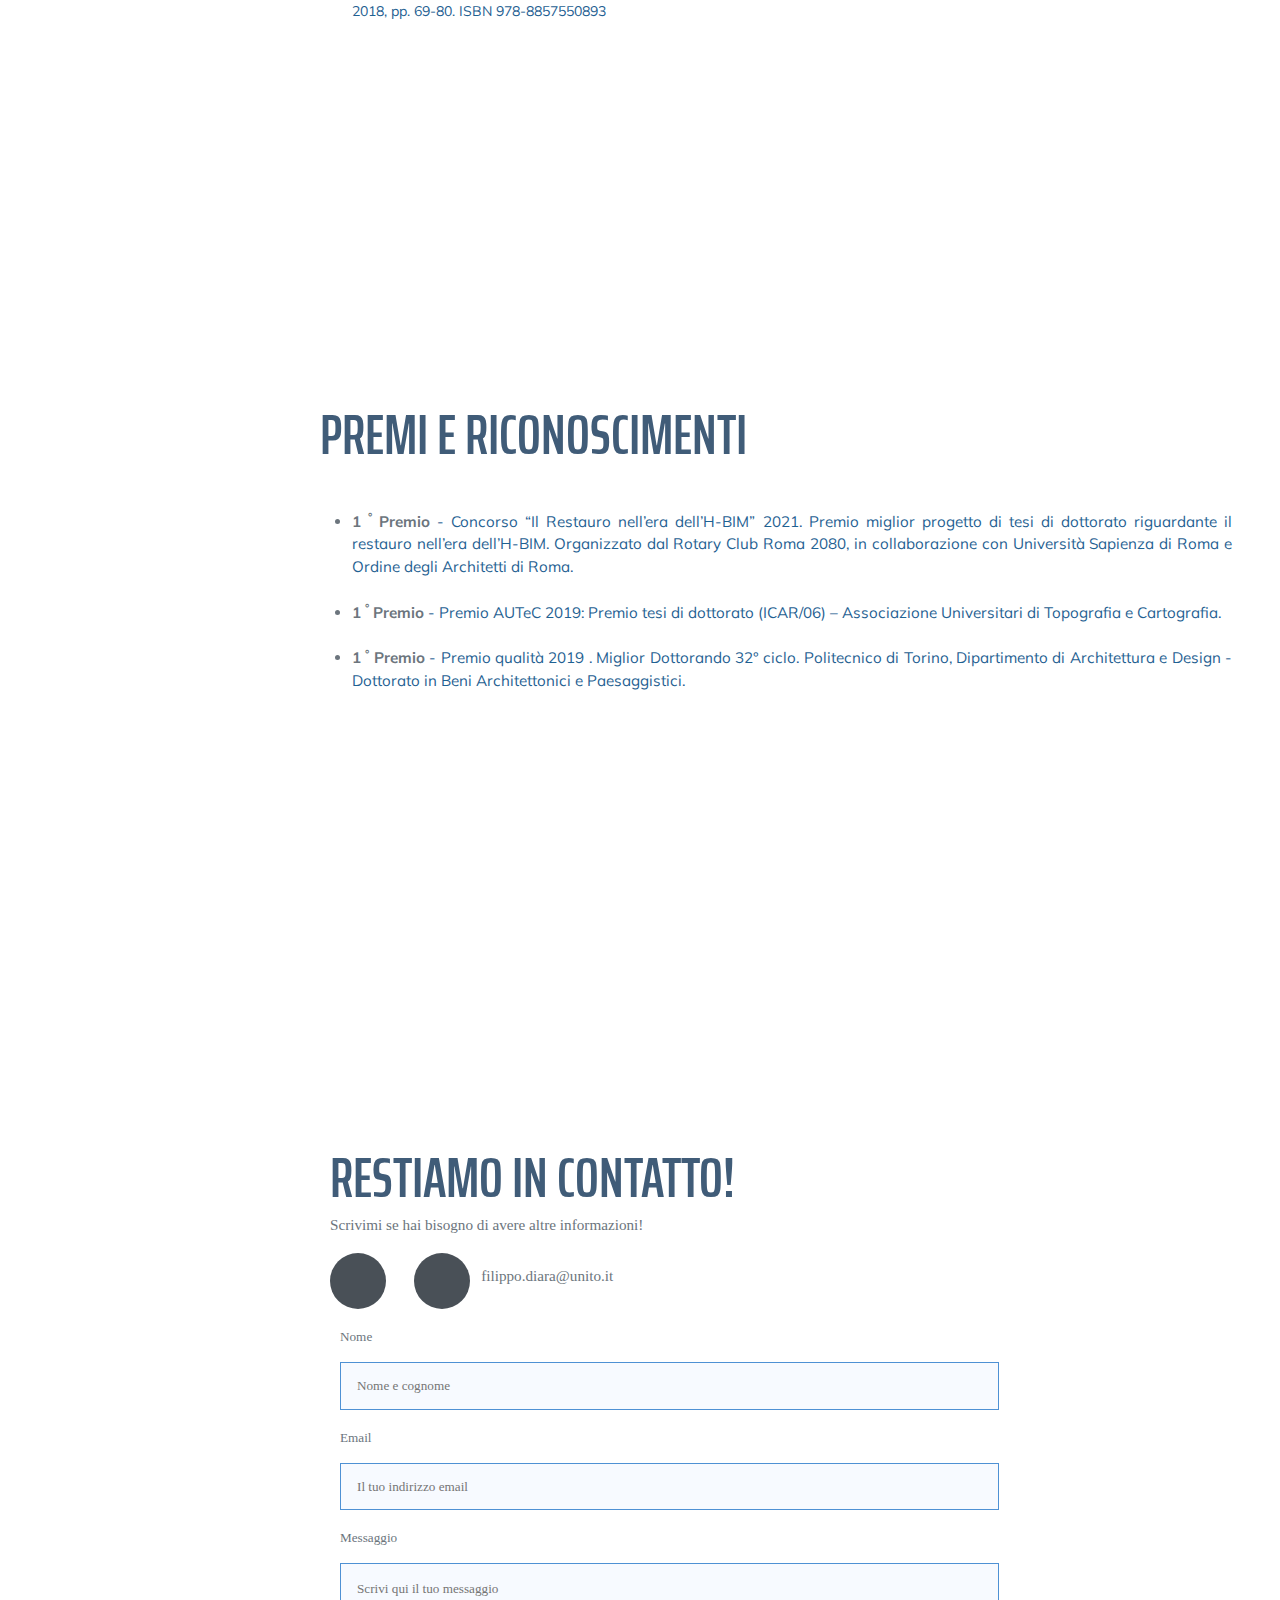
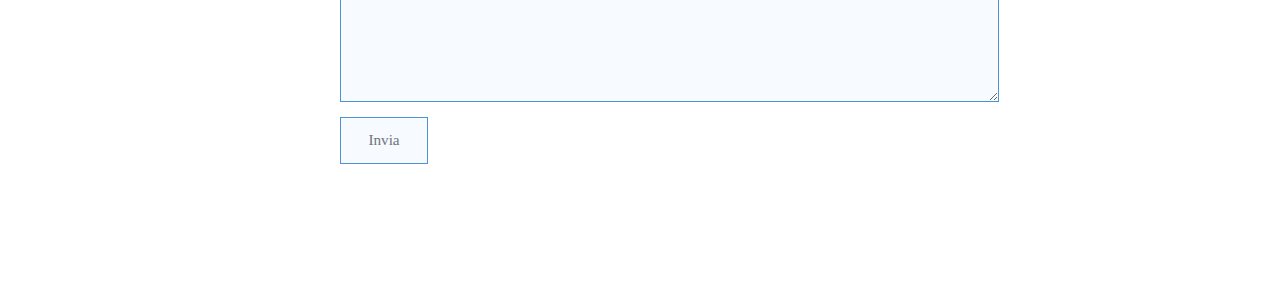
==== commit 55d2de2d: "Update ita.html" ====
--- a/ita.html
+++ b/ita.html
@@ -343,6 +343,11 @@
                                                 &nbsp
 												
 												 
+												 		 <li style="text-align: justify">
+                                        <span class="fa-li"><i class="far fa-clock"></i></span>
+                                        BARSACCHI F.G., DIARA F., DE MARTINO S., "New Light on the Images of Hittite gods and Kings. 3D scanning and analysis of a selected corpus of Hittite royal sealings". Chapter in the Book “The Digital Turn in Religious Studies. Research, services, infrastructures”. FSCIRE Research and Papers, Vandenoeck & Ruprecht – 2025 [in progress]
+                                    </li>
+                                    &nbsp
 
 
                                   <li style="text-align: justify">
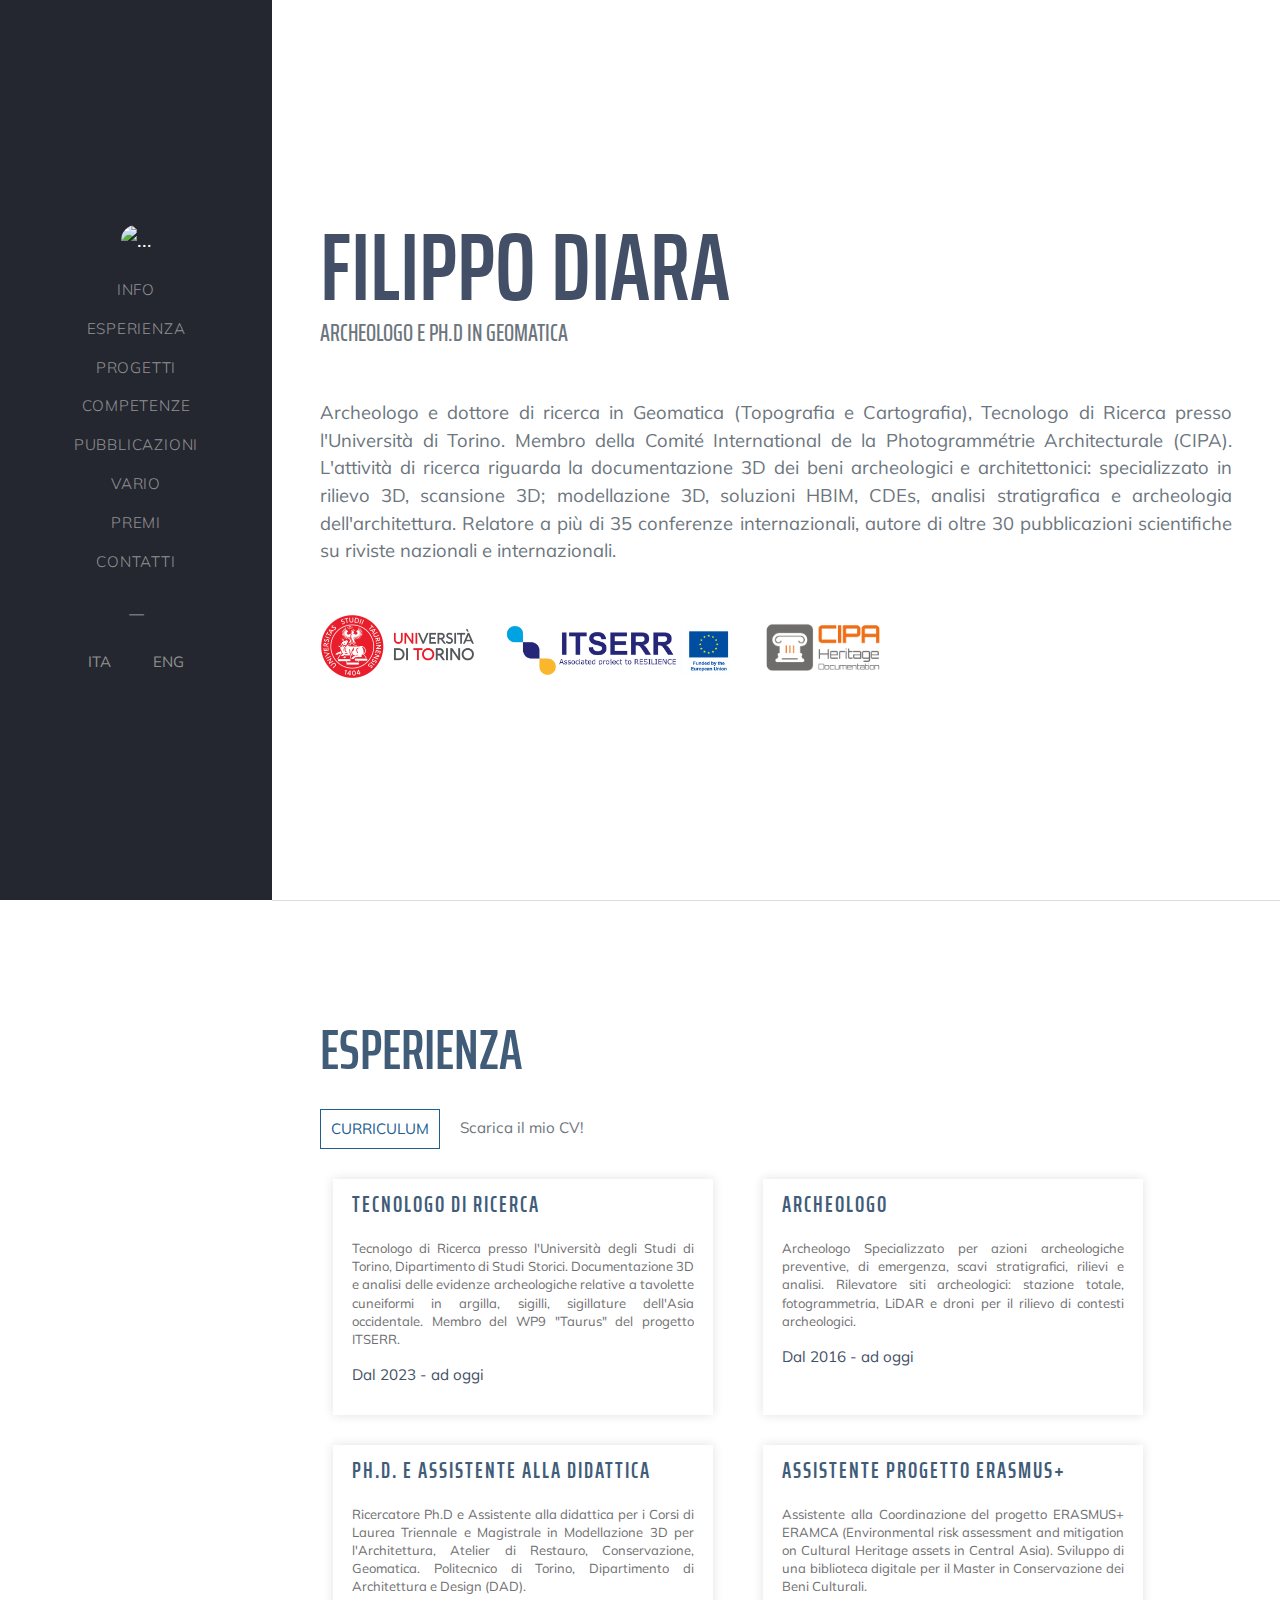
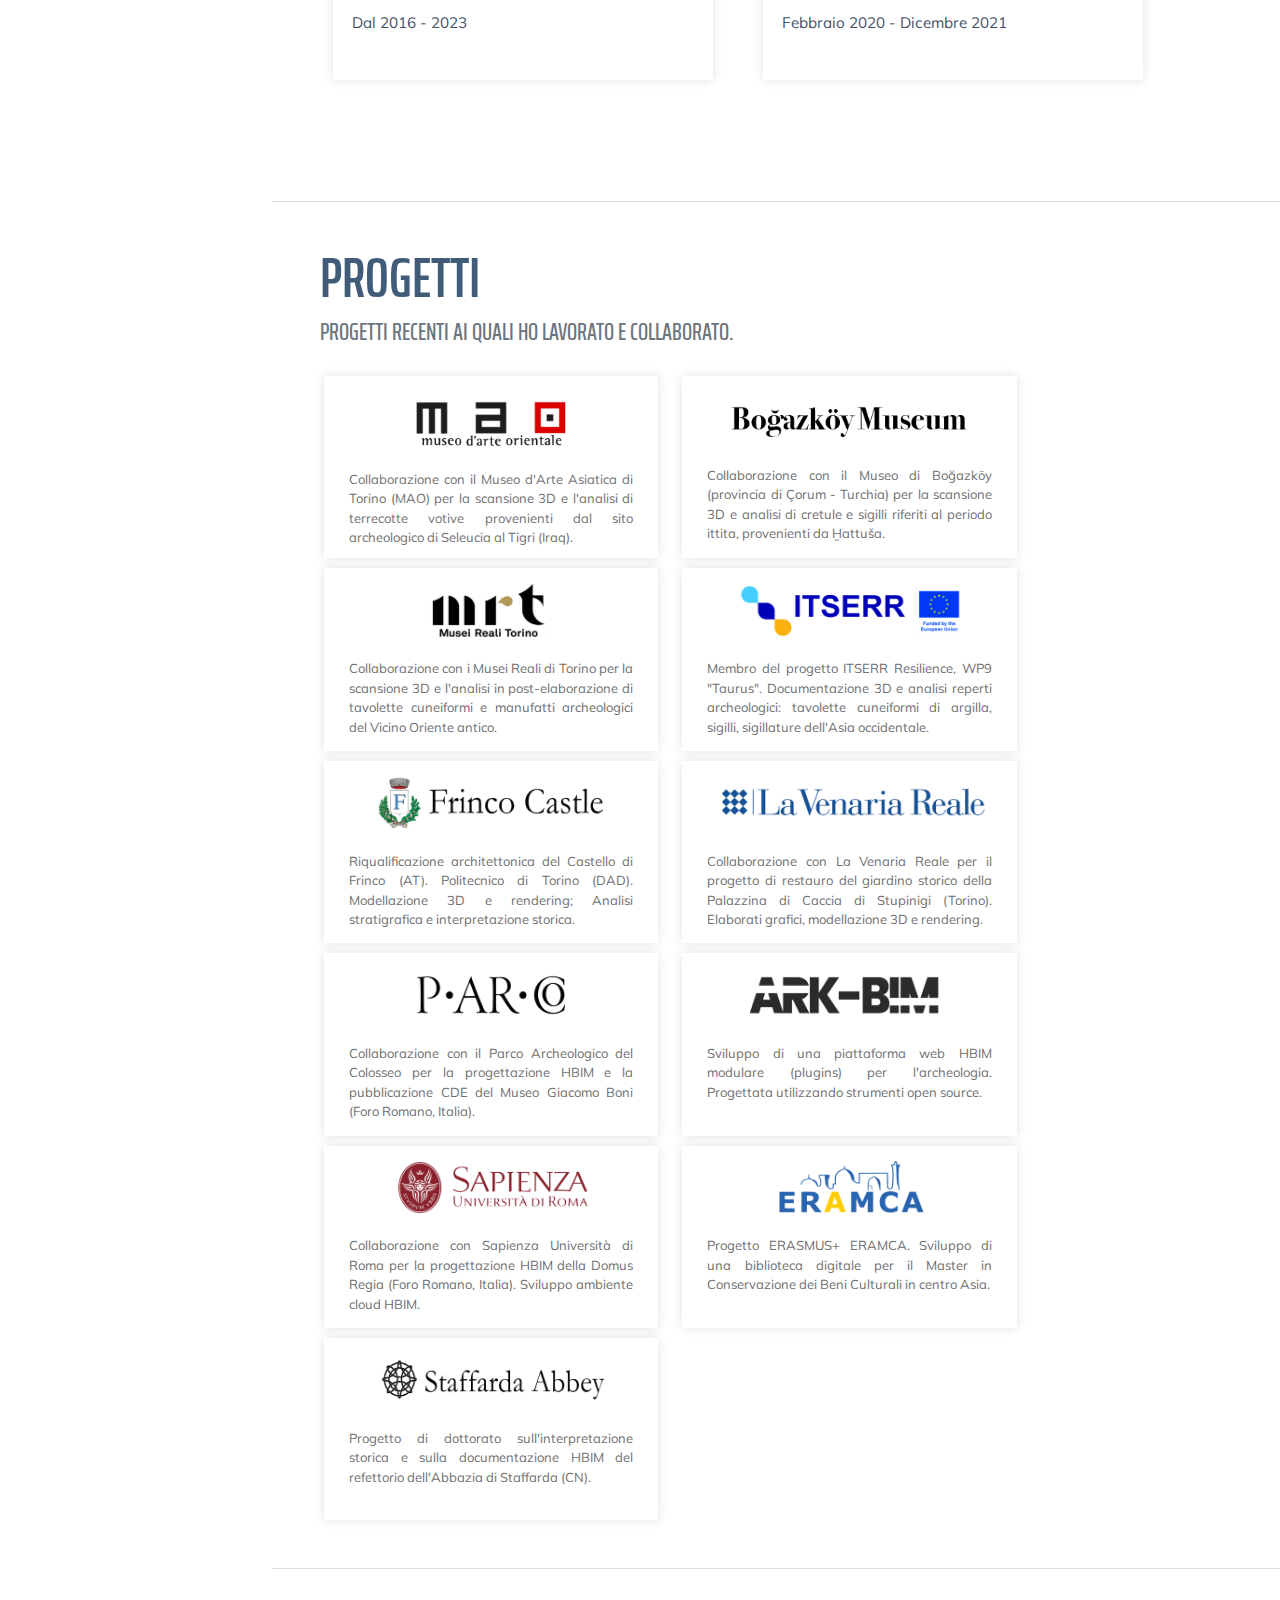
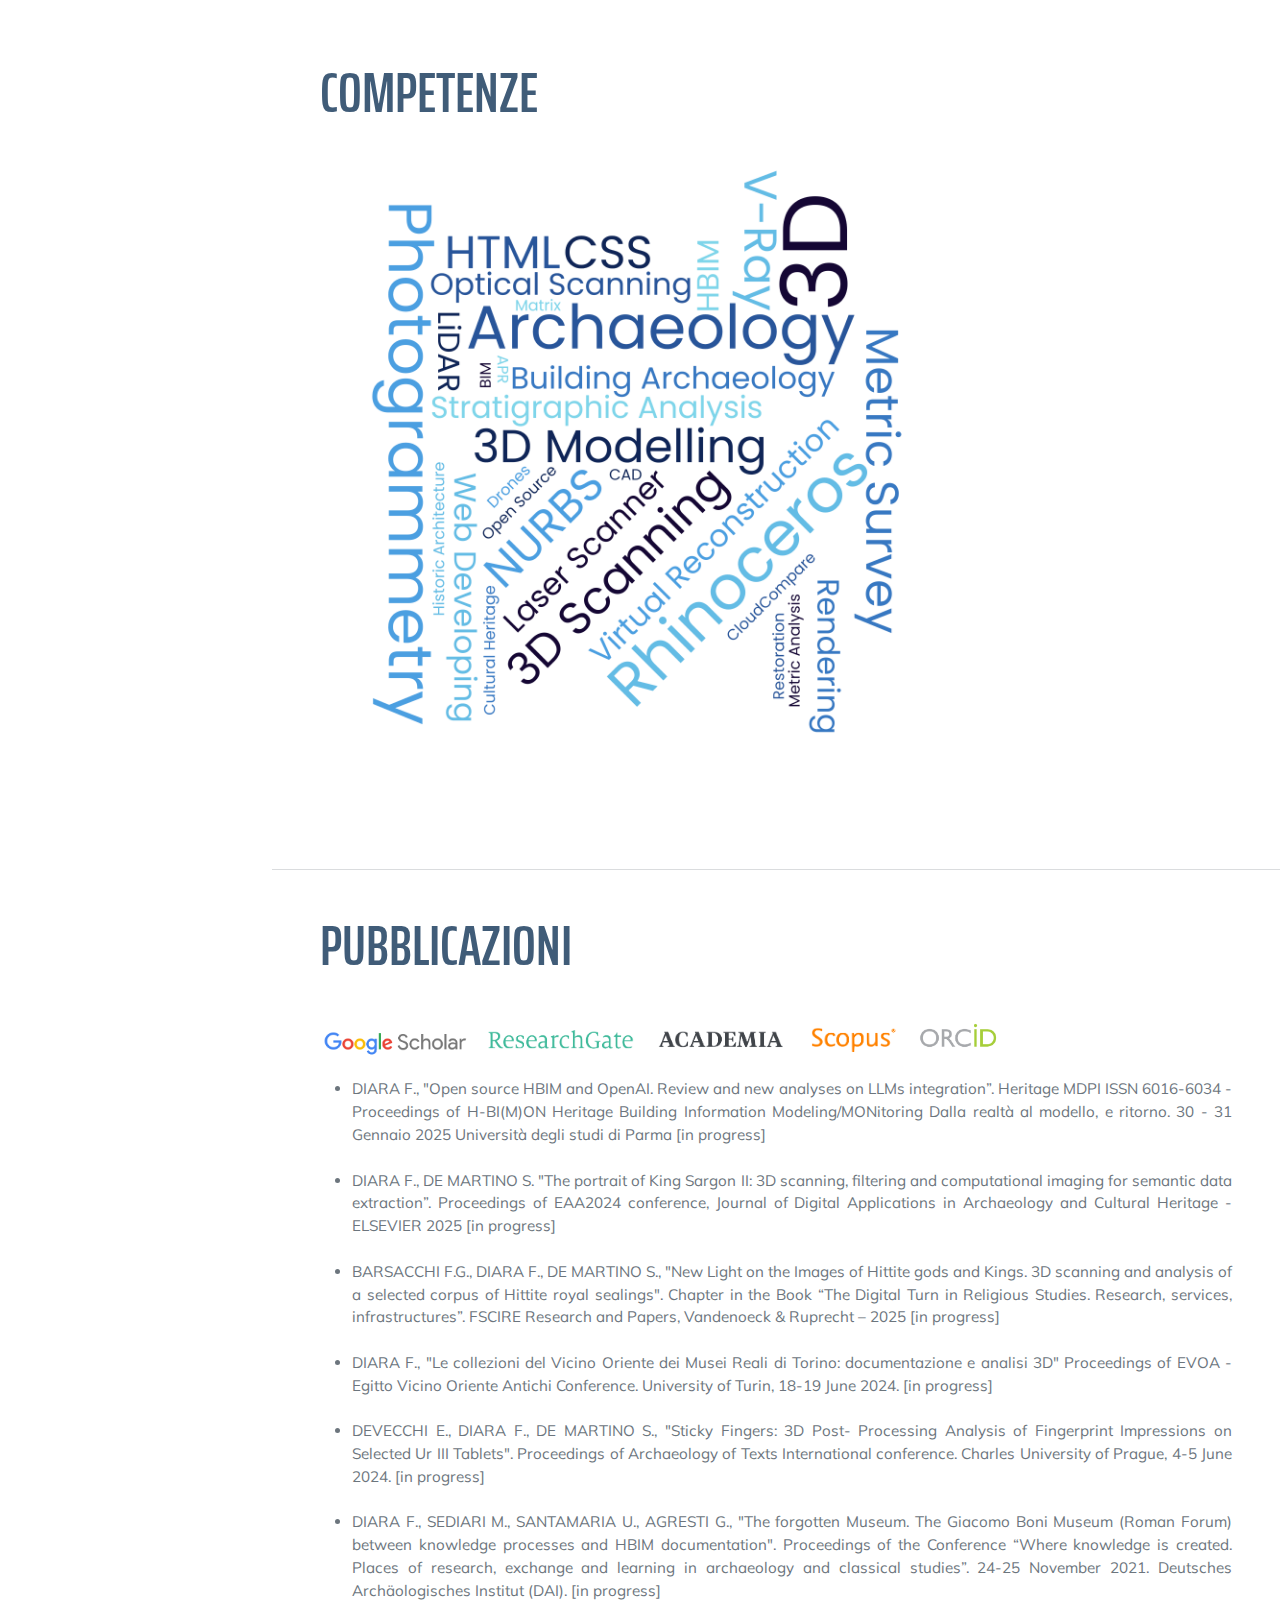
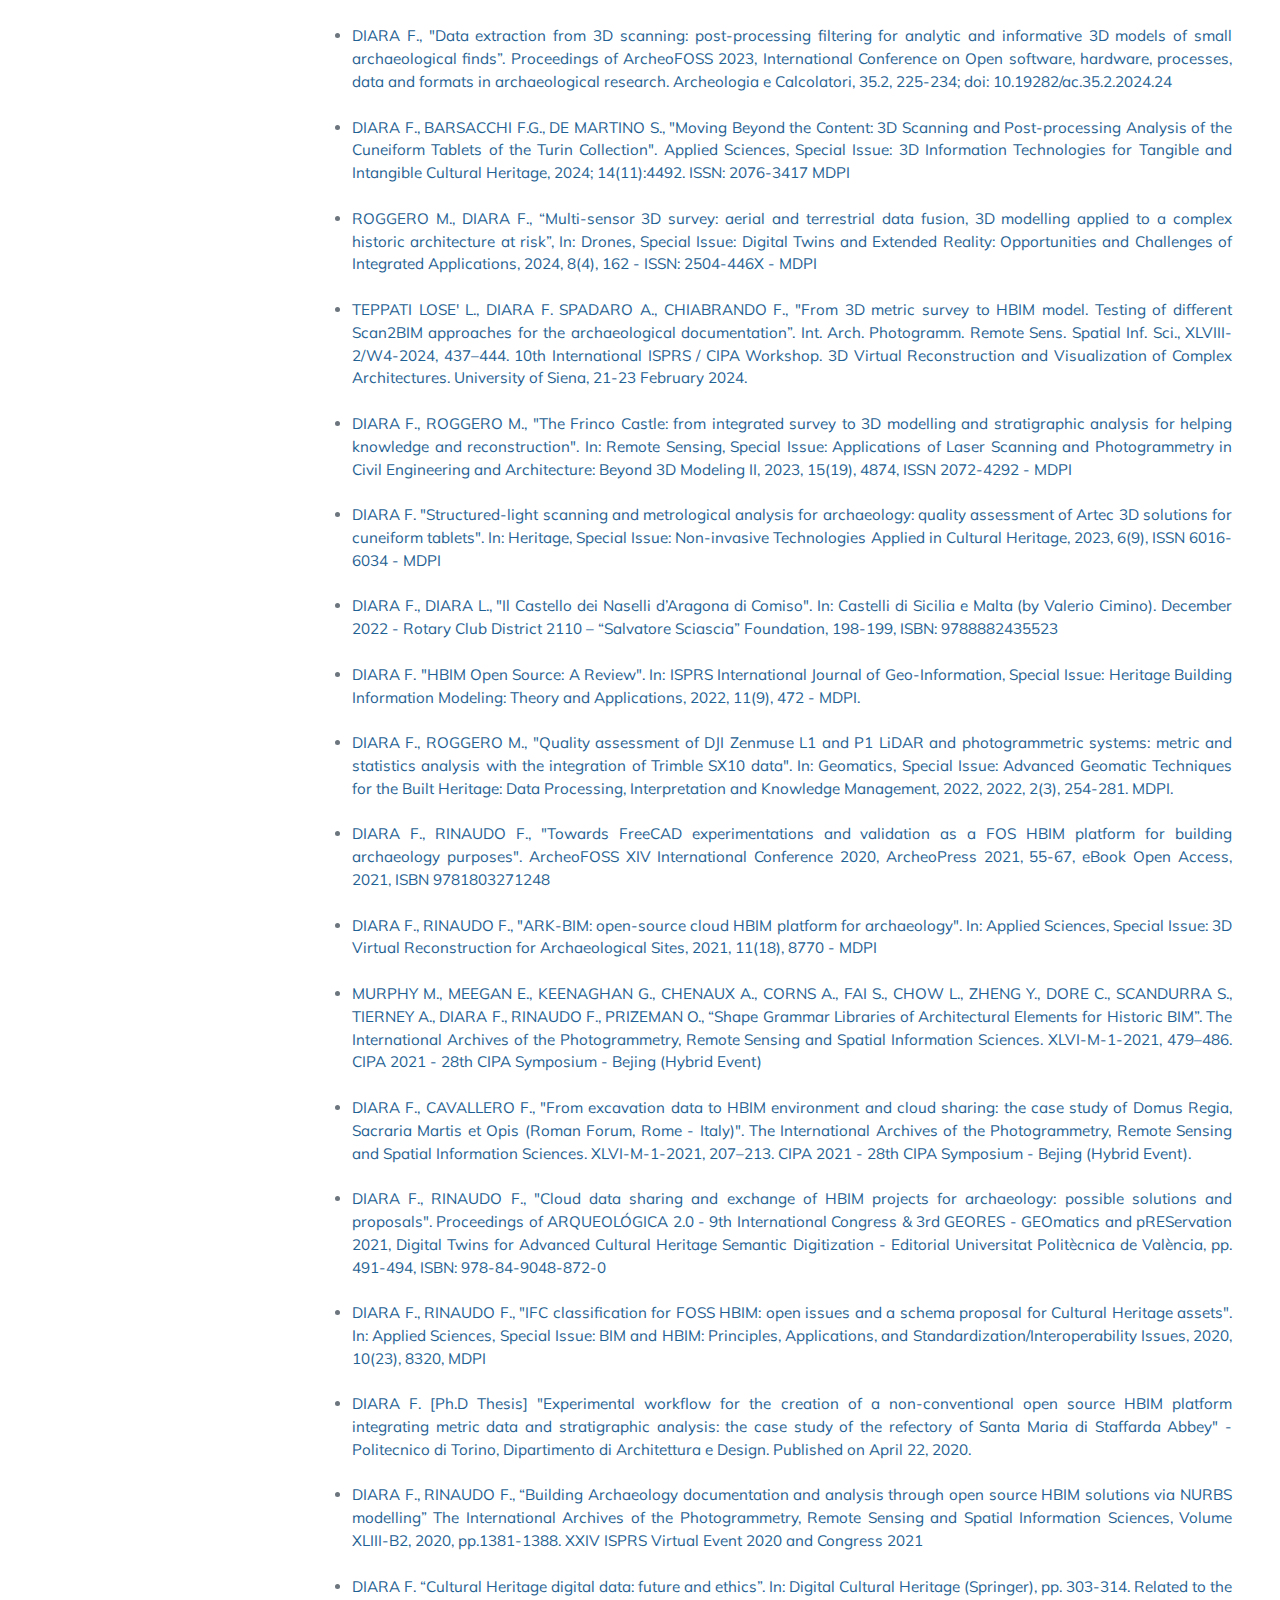
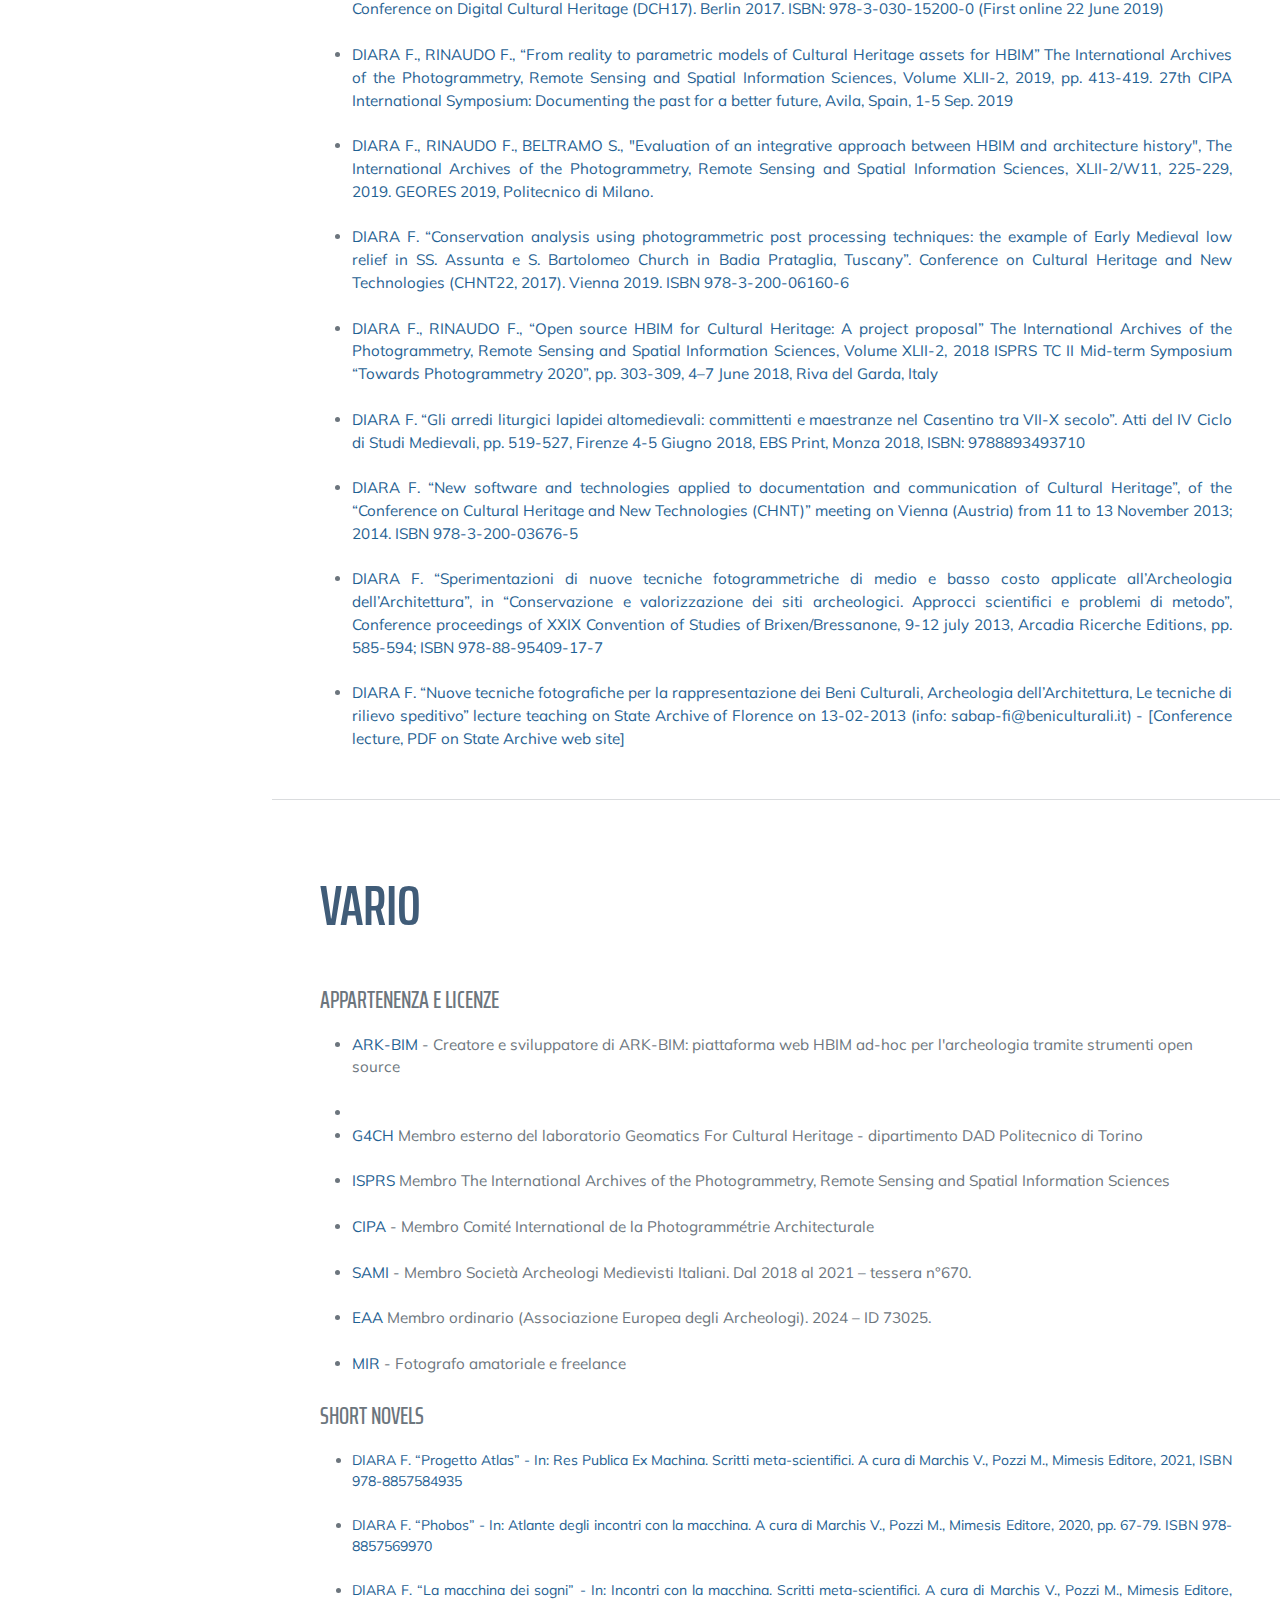
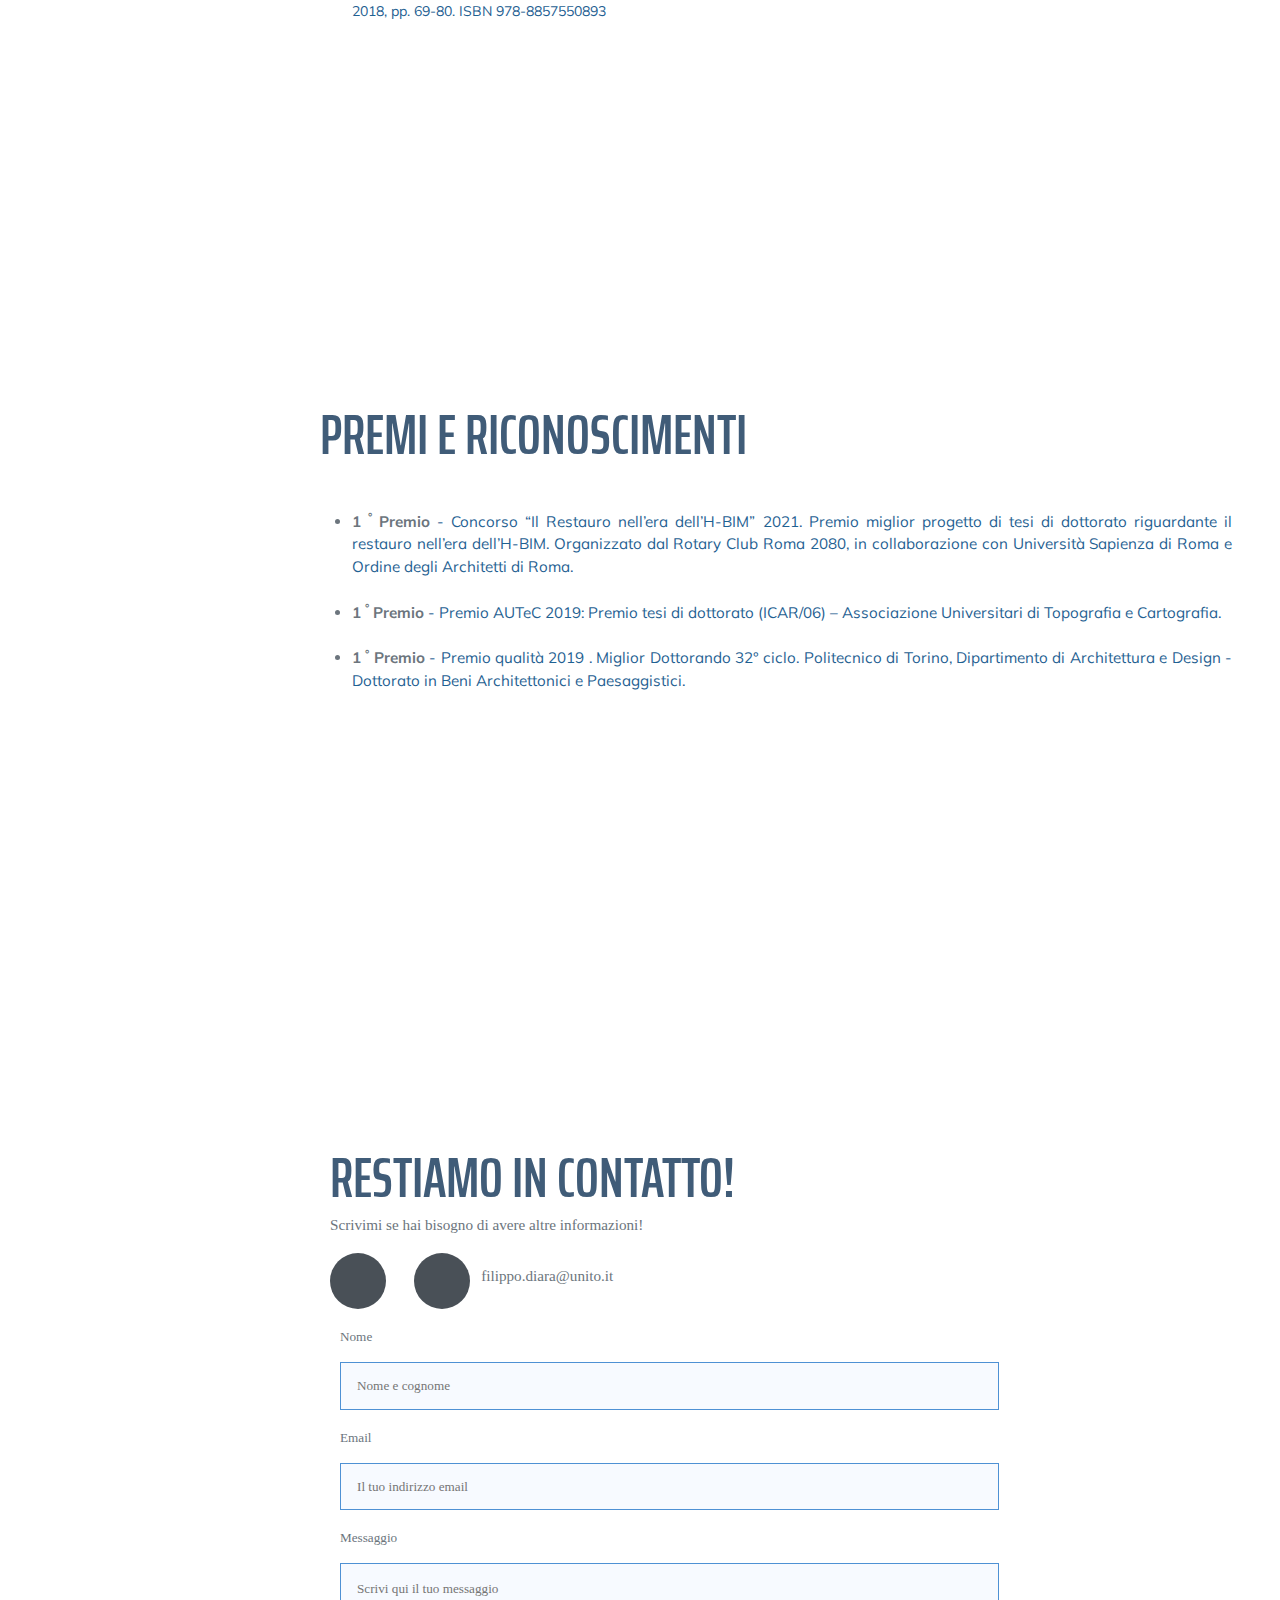
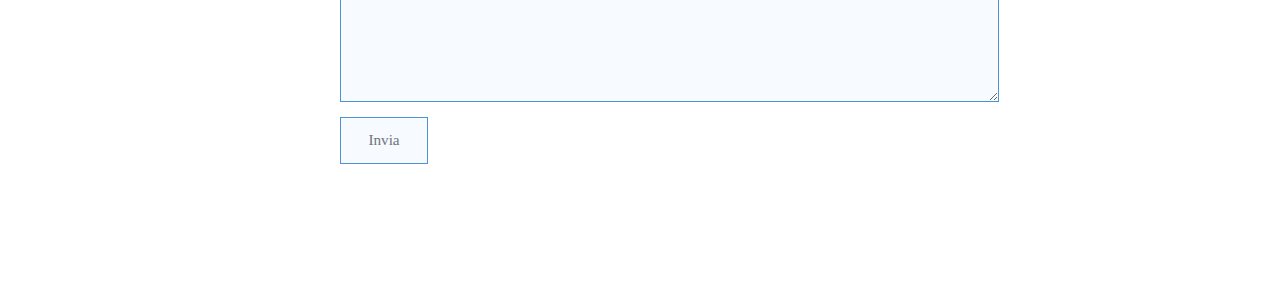
==== commit f8415fb5: "Update ita.html" ====
--- a/ita.html
+++ b/ita.html
@@ -327,69 +327,70 @@
 						<a class="list-inline-item" href="https://orcid.org/0000-0002-7491-7079"><img height="40" src="assets/img/orchid.png"/></a>
 					</div>
 
-                    <ul class="fa-ul mb-0">
-
-
-            <li style="text-align: justify">
+                     <ul class="fa-ul mb-0">
+
+
+             <li style="text-align: justify">
                                                     <span class="fa-li"><i class="far fa-clock"></i></span>
                                                     DIARA F., "Open source HBIM and OpenAI. Review and new analyses on LLMs integration”. Heritage MDPI ISSN 6016-6034 - Proceedings of H-BI(M)ON Heritage Building Information Modeling/MONitoring Dalla realtà al modello, e ritorno. 30 - 31 Gennaio 2025 Università degli studi di Parma  [in progress]
                                                 </li>
                                                 &nbsp
 
-                                       <li style="text-align: justify">
+ <li style="text-align: justify">
                                                     <span class="fa-li"><i class="far fa-clock"></i></span>
-                                                    DIARA F., DE MARTINO S. "The portrait of King Sargon II: 3D scanning, filtering and computational imaging for semantic data extraction”. Proceedings of EAA2024 conference, Journal of Digital Applications in Archaeology and Cultural Heritage - ELSEVIER [in progress]
+                                                    DIARA F., DE MARTINO S. "The portrait of King Sargon II: 3D scanning, filtering and computational imaging for semantic data extraction”. Proceedings of EAA2024 conference, Journal of Digital Applications in Archaeology and Cultural Heritage - ELSEVIER 2025 [in progress]
                                                 </li>
                                                 &nbsp
 												
-												 
-												 		 <li style="text-align: justify">
+												
+												 <li style="text-align: justify">
                                         <span class="fa-li"><i class="far fa-clock"></i></span>
                                         BARSACCHI F.G., DIARA F., DE MARTINO S., "New Light on the Images of Hittite gods and Kings. 3D scanning and analysis of a selected corpus of Hittite royal sealings". Chapter in the Book “The Digital Turn in Religious Studies. Research, services, infrastructures”. FSCIRE Research and Papers, Vandenoeck & Ruprecht – 2025 [in progress]
                                     </li>
                                     &nbsp
-
-
-                                  <li style="text-align: justify">
+												
+												
+
+                                     <li style="text-align: justify">
                                         <span class="fa-li"><i class="far fa-clock"></i></span>
                                         DIARA F., "Le collezioni del Vicino Oriente dei Musei Reali di Torino: documentazione e analisi 3D" Proceedings of EVOA - Egitto Vicino Oriente Antichi Conference. University of Turin, 18-19 June 2024. [in progress]
                                     </li>
                                     &nbsp
 
-                                   <li style="text-align: justify">
+
+			     <li style="text-align: justify">
                                         <span class="fa-li"><i class="far fa-clock"></i></span>
-                                        DEVECCHI E., DIARA F., DE MARTINO S., Sticky Fingers: 3D Post- Processing Analysis of Fingerprint Impressions on Selected Ur III Tablets". Proceedings of Archaeology of Texts International conference. Charles University of Prague, 4-5 June 2024. [in progress]
+                                        DEVECCHI E., DIARA F., DE MARTINO S., "Sticky Fingers: 3D Post- Processing Analysis of Fingerprint Impressions on Selected Ur III Tablets". Proceedings of Archaeology of Texts International conference. Charles University of Prague, 4-5 June 2024. [in progress]
                                     </li>
                                     &nbsp
 
-			      <li style="text-align: justify">
-                         <span class="fa-li"><i class="far fa-clock"></i></span>
-                              DIARA F., SEDIARI M., SANTAMARIA U., AGRESTI G., "The forgotten Museum. The Giacomo Boni Museum (Roman Forum) between knowledge processes and HBIM documentation". Proceedings of the Conference “Where knowledge is created. Places of research, exchange and learning in archaeology and classical studies”. 24-25 November 2021. Deutsches Archäologisches Institut (DAI). [in progress]
-                                  </li>
-                                  &nbsp
-
-                             
-
-
-                                  <li style="text-align: justify">
+			    		<li style="text-align: justify">
+                            <span class="fa-li"><i class="far fa-clock"></i></span>
+                            DIARA F., SEDIARI M., SANTAMARIA U., AGRESTI G., "The forgotten Museum. The Giacomo Boni Museum (Roman Forum) between knowledge processes and HBIM documentation". Proceedings of the Conference “Where knowledge is created. Places of research, exchange and learning in archaeology and classical studies”. 24-25 November 2021. Deutsches Archäologisches Institut (DAI). [in progress]
+                        </li>
+                        &nbsp
+
+                       
+
+                        <li style="text-align: justify">
                                                      <span class="fa-li"><i class="fas fa-bookmark text-dark"></i></span>
                                                     <a href="https://www.archcalc.cnr.it/journal/articles/1344#close"style="text-decoration: none"> DIARA F., "Data extraction from 3D scanning: post-processing filtering for analytic and informative 3D models of small archaeological finds”. Proceedings of ArcheoFOSS 2023, International Conference on Open software, hardware, processes, data and formats in archaeological research. Archeologia e Calcolatori, 35.2, 225-234; doi: 10.19282/ac.35.2.2024.24 </a>
                                                  </li>
                                                  &nbsp
 
-			    	 <li style="text-align: justify">
+			    		 <li style="text-align: justify">
                                         <span class="fa-li"><i class="fas fa-bookmark text-dark"></i></span>
                                         <a href="https://www.mdpi.com/2076-3417/14/11/4492"style="text-decoration: none">DIARA F., BARSACCHI F.G., DE MARTINO S., "Moving Beyond the Content: 3D Scanning and Post-processing Analysis of the Cuneiform Tablets of the Turin Collection". Applied Sciences, Special Issue: 3D Information Technologies for Tangible and Intangible Cultural Heritage, 2024; 14(11):4492.  ISSN: 2076-3417 MDPI </a>
                                     </li>
                                     &nbsp
 
-								           <li style="text-align: justify">
+						                        <li style="text-align: justify">
                           <span class="fa-li"><i class="fas fa-bookmark text-dark"></i></span>
                                         <a href="https://www.mdpi.com/2504-446X/8/4/162"style="text-decoration: none"> ROGGERO M., DIARA F., “Multi-sensor 3D survey: aerial and terrestrial data fusion, 3D modelling applied to a complex historic architecture at risk”, In: Drones, Special Issue: Digital Twins and Extended Reality: Opportunities and Challenges of Integrated Applications, 2024, 8(4), 162 - ISSN: 2504-446X - MDPI </a>
                                     </li>
                                     &nbsp
 
-								  							  <li style="text-align: justify">
+							  <li style="text-align: justify">
                                         <span class="fa-li"><i class="fas fa-bookmark text-dark"></i></span>
                                         <a href="https://isprs-archives.copernicus.org/articles/XLVIII-2-W4-2024/437/2024/"style="text-decoration: none"> TEPPATI LOSE' L., DIARA F. SPADARO A., CHIABRANDO F., "From 3D metric survey to HBIM model. Testing of different Scan2BIM approaches for the archaeological documentation”. Int. Arch. Photogramm. Remote Sens. Spatial Inf. Sci., XLVIII-2/W4-2024, 437–444. 10th International ISPRS / CIPA Workshop. 3D Virtual Reconstruction and Visualization of Complex Architectures. University of Siena, 21-23 February 2024. </a>
                                     </li>
@@ -400,12 +401,11 @@
                             <a href="https://www.mdpi.com/2072-4292/15/19/4874"style="text-decoration: none">DIARA F., ROGGERO M., "The Frinco Castle: from integrated survey to 3D modelling and stratigraphic analysis for helping knowledge and reconstruction". In: Remote Sensing, Special Issue: Applications of Laser Scanning and Photogrammetry in Civil Engineering and Architecture: Beyond 3D Modeling II, 2023, 15(19), 4874, ISSN 2072-4292 - MDPI </a>
                         </li>
                         &nbsp
-                         <li style="text-align: justify">
-                           <span class="fa-li"><i class="fas fa-bookmark text-dark"></i></span>
-                               <a href="https://www.mdpi.com/2571-9408/6/9/317"style="text-decoration: none">DIARA F. "Structured-light scanning and metrological analysis for archaeology: quality assessment of Artec 3D solutions for cuneiform tablets". In: Heritage, Special Issue: Non-invasive Technologies Applied in Cultural Heritage, 2023, 6(9), 6016-6034 - MDPI </a>
-                            </li>
-          						&nbsp
-
+                        <li style="text-align: justify">
+                                                  <span class="fa-li"><i class="fas fa-bookmark text-dark"></i></span>
+                                                  <a href="https://www.mdpi.com/2571-9408/6/9/317"style="text-decoration: none">DIARA F. "Structured-light scanning and metrological analysis for archaeology: quality assessment of Artec 3D solutions for cuneiform tablets". In: Heritage, Special Issue: Non-invasive Technologies Applied in Cultural Heritage, 2023, 6(9), ISSN 6016-6034 - MDPI </a>
+                                              </li>
+						&nbsp
 						<li style="text-align: justify">
                             <span class="fa-li"><i class="fas fa-bookmark text-dark"></i></span>
                             <a href="https://www.lafeltrinelli.it/castelli-di-sicilia-malta-ediz-libro-vari/e/9788882435523?queryId=1a68db740c3e84b07860dced3593d571" style="text-decoration: none">DIARA F., DIARA L., "Il Castello dei Naselli d’Aragona di Comiso". In: Castelli di Sicilia e Malta (by Valerio Cimino). December 2022 - Rotary Club District 2110 – “Salvatore Sciascia” Foundation, 198-199, ISBN: 9788882435523 <a>
@@ -453,7 +453,7 @@
 						&nbsp
 						    <li style="text-align: justify">
                             <span class="fa-li"><i class="fas fa-bookmark text-dark"></i></span>
-                            <a href="https://iris.polito.it/handle/11583/2823951?mode=full.12957" style="text-decoration: none">DIARA F. [Ph.D Thesis] "Experimental workflow for the creation of a non-conventional open source HBIM platform integrating metric data and stratigraphic analysis: the case study of the refectory of Santa Maria di Staffarda Abbey" - Politecnico di Torino, Dipartimento di Architettura e Design. Published on April 22, 2020. </a>
+                            <a href="https://iris.polito.it/handle/11583/2823951" style="text-decoration: none">DIARA F. [Ph.D Thesis] "Experimental workflow for the creation of a non-conventional open source HBIM platform integrating metric data and stratigraphic analysis: the case study of the refectory of Santa Maria di Staffarda Abbey" - Politecnico di Torino, Dipartimento di Architettura e Design. Published on April 22, 2020. </a>
                         </li>
 						</li>
 						&nbsp
@@ -482,7 +482,7 @@
 						&nbsp
 						    <li style="text-align: justify">
                             <span class="fa-li"><i class="fas fa-bookmark text-dark"></i></span>
-                            <a href="https://www.chnt.at/proceedings-chnt-22/" style="text-decoration: none">DIARA F. “Conservation analysis using photogrammetric post processing techniques: the example of Early Medieval low relief in SS. Assunta e S. Bartolomeo Church in Badia Prataglia, Tuscany”. Conference on Cultural Heritage and New Technologies (CHNT22, 2017). Vienna 2019. ISBN 978-3-200-06160-6    </a>
+                            <a href="https://archiv.chnt.at/wp-content/uploads/eBook_CHNT22_Diara.pdf" style="text-decoration: none">DIARA F. “Conservation analysis using photogrammetric post processing techniques: the example of Early Medieval low relief in SS. Assunta e S. Bartolomeo Church in Badia Prataglia, Tuscany”. Conference on Cultural Heritage and New Technologies (CHNT22, 2017). Vienna 2019. ISBN 978-3-200-06160-6    </a>
                         </li>
 						&nbsp
 						    <li style="text-align: justify">
@@ -493,12 +493,12 @@
 						&nbsp
 						    <li style="text-align: justify">
                             <span class="fa-li"><i class="fas fa-bookmark text-dark"></i></span>
-                            <a href="https://www.nuovomedioevo.it/prodotto/iv-ciclo-di-studi-medievali-atti-del-convegno-digitale/" style="text-decoration: none">DIARA F. “Gli arredi liturgici lapidei altomedievali: committenti e maestranze nel Casentino tra VII-X secolo”. Atti del IV Ciclo di Studi Medievali, pp. 519-527, Firenze 4-5 Giugno 2018, EBS Print, Monza 2018, ISBN: 9788893493710      </a>
+                            <a href="https://www.ibs.it/vi-ciclo-di-studi-medievali-libro-nume-gruppo-di-ricerca-sul-medioevo-latino/e/9788893498937?srsltid=AfmBOooNOkD1xpUNHw550Vp7YDjX4s44O97VMYHm--TFSX0udx8oynXC" style="text-decoration: none">DIARA F. “Gli arredi liturgici lapidei altomedievali: committenti e maestranze nel Casentino tra VII-X secolo”. Atti del IV Ciclo di Studi Medievali, pp. 519-527, Firenze 4-5 Giugno 2018, EBS Print, Monza 2018, ISBN: 9788893493710      </a>
                         </li>
 							&nbsp
 						    <li style="text-align: justify">
                             <span class="fa-li"><i class="fas fa-bookmark text-dark"></i></span>
-                            <a href="https://www.chnt.at/chnt-18-2013-proceedings/" style="text-decoration: none">DIARA F. “New software and technologies applied to documentation and communication of Cultural Heritage”, of the “Conference on Cultural Heritage and New Technologies (CHNT)” meeting on Vienna (Austria) from 11 to 13 November 2013; 2014. ISBN 978-3-200-03676-5       </a>
+                            <a href="https://www.chnt.at/wp-content/uploads/Diara_2014.pdf" style="text-decoration: none">DIARA F. “New software and technologies applied to documentation and communication of Cultural Heritage”, of the “Conference on Cultural Heritage and New Technologies (CHNT)” meeting on Vienna (Austria) from 11 to 13 November 2013; 2014. ISBN 978-3-200-03676-5       </a>
                         </li>
 						 </li>
 							&nbsp
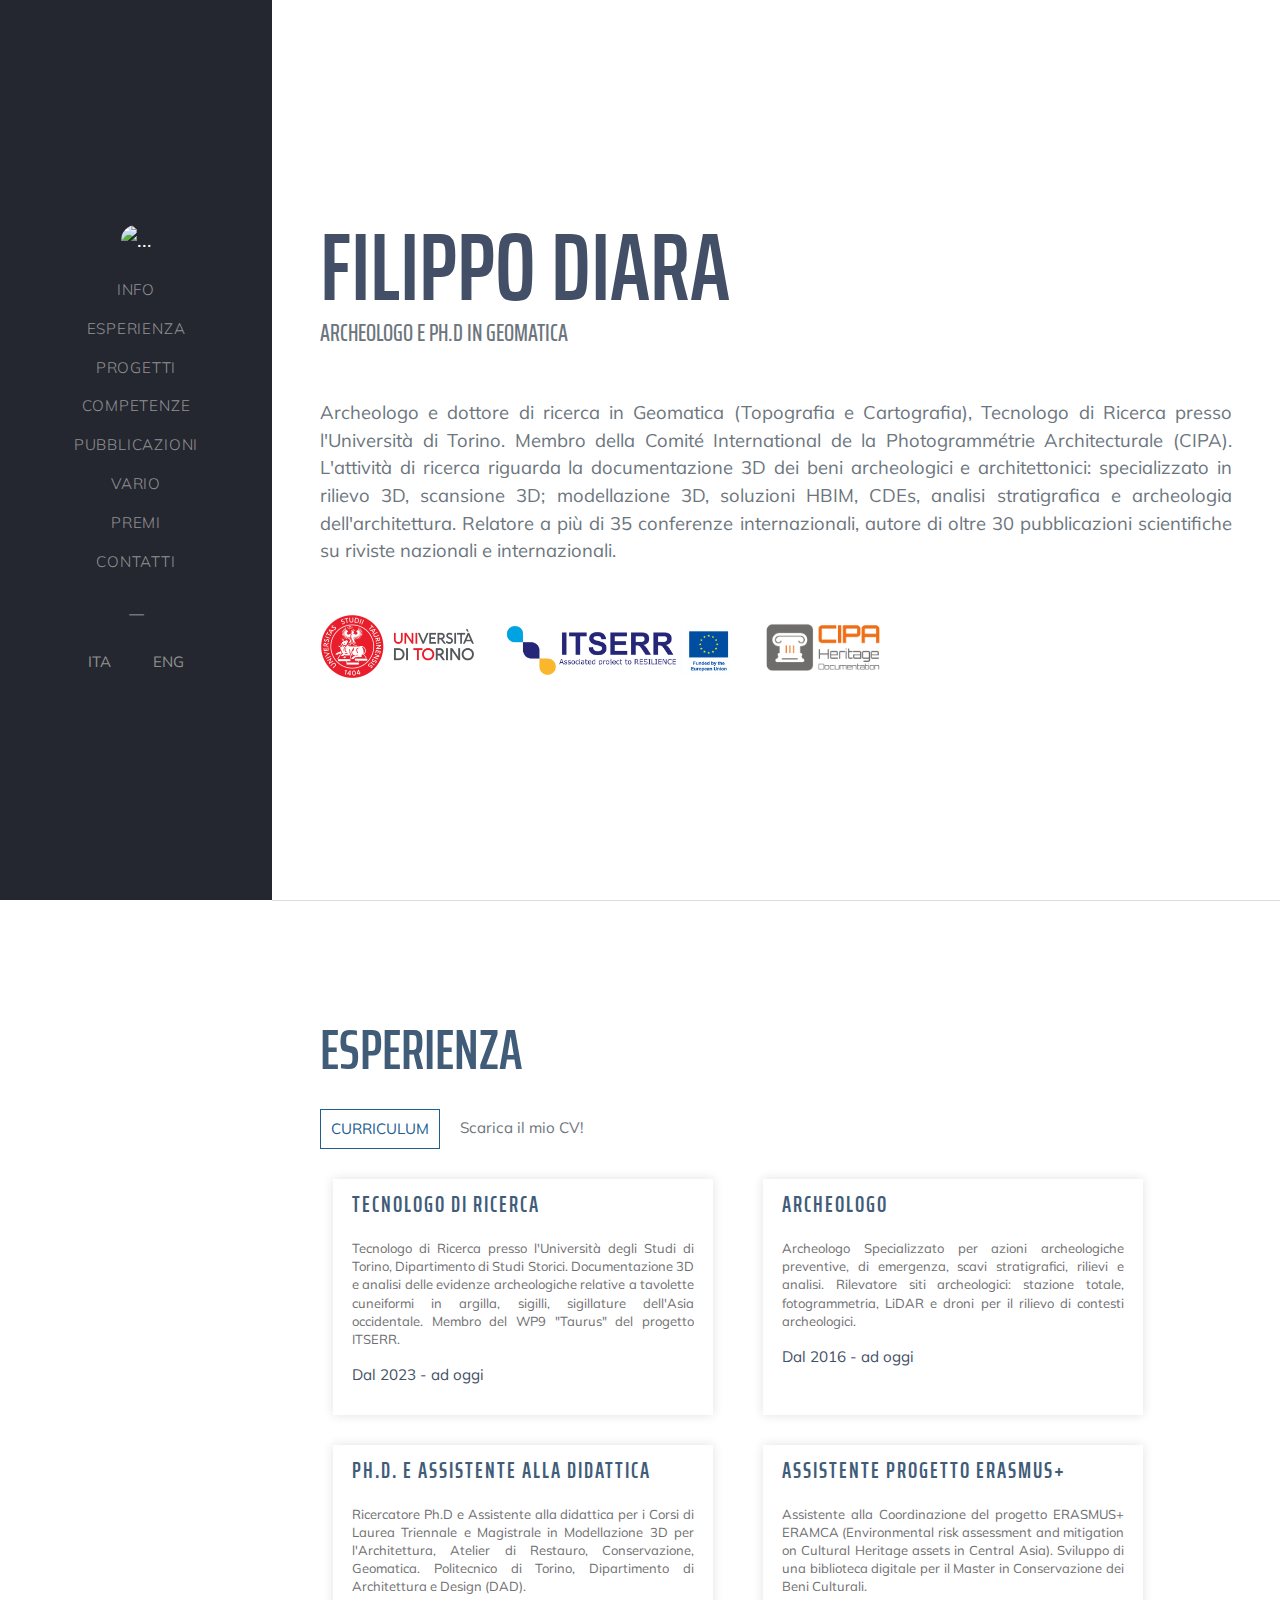
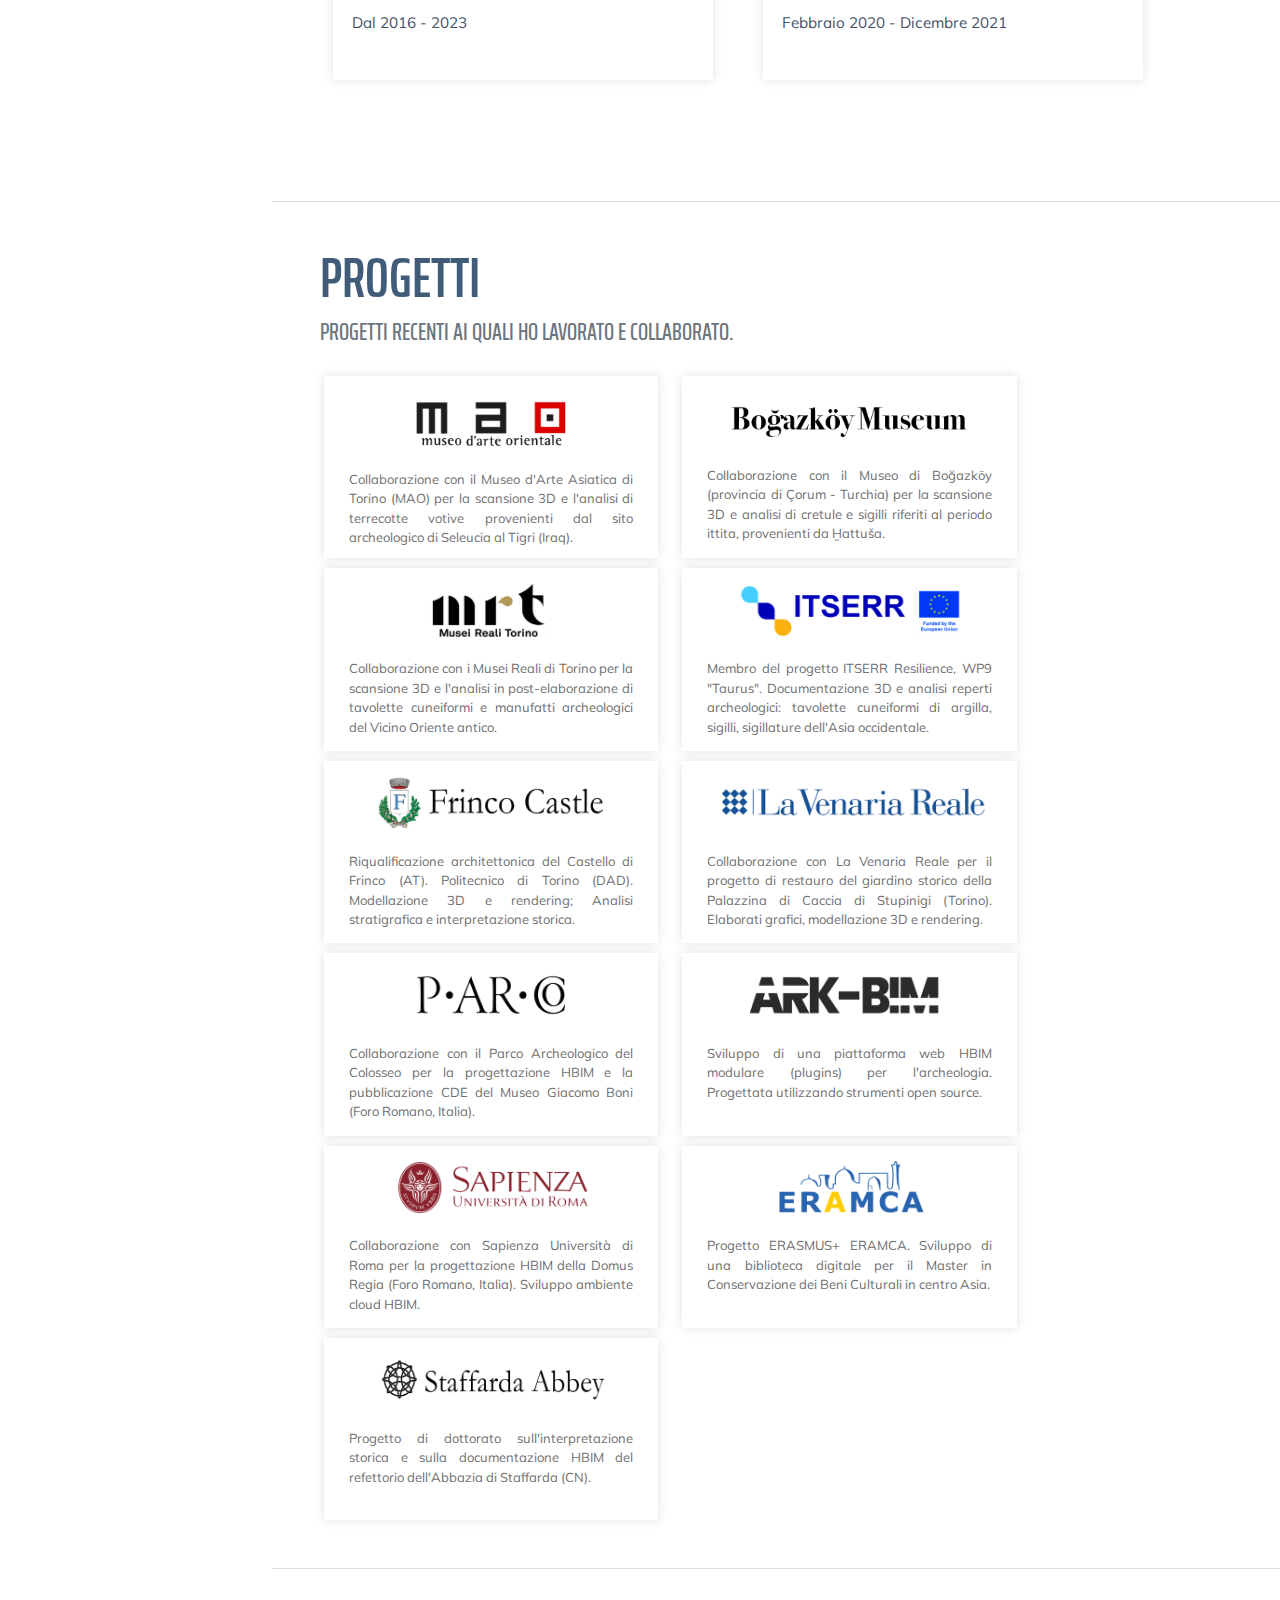
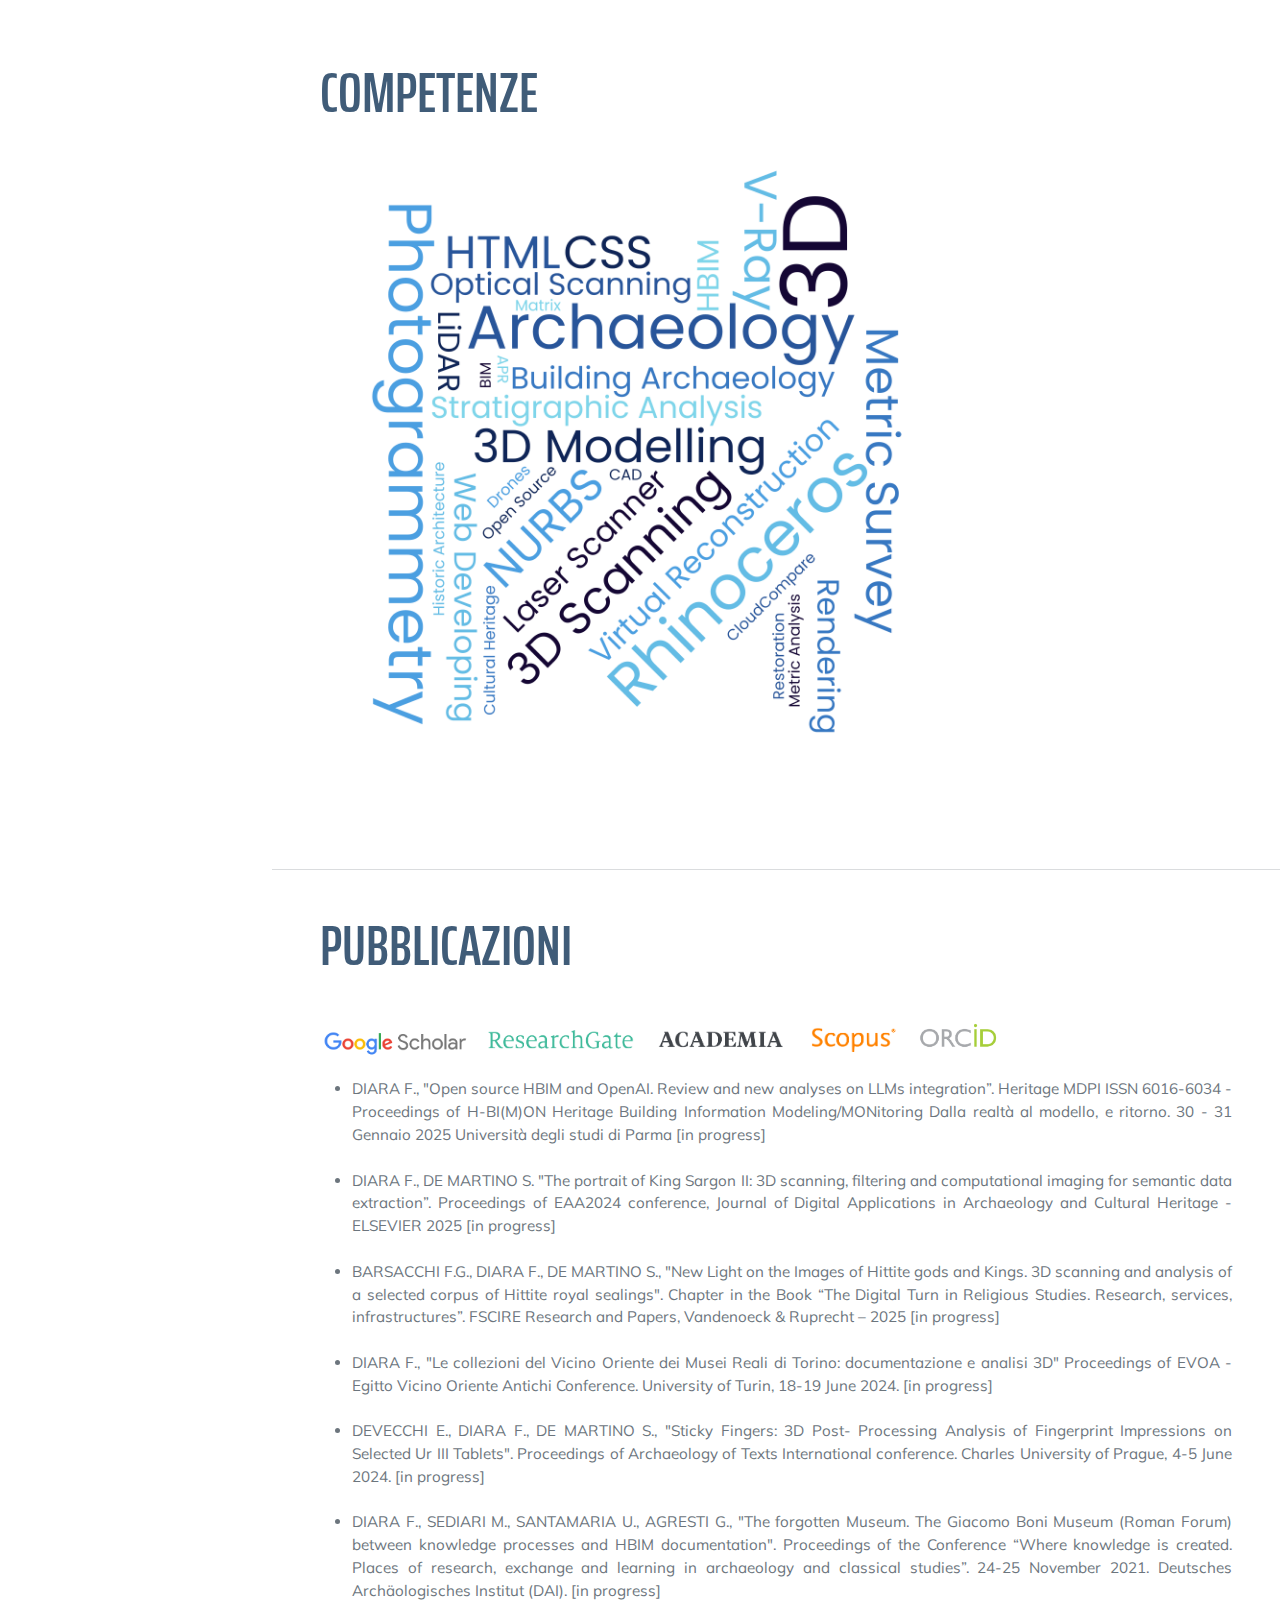
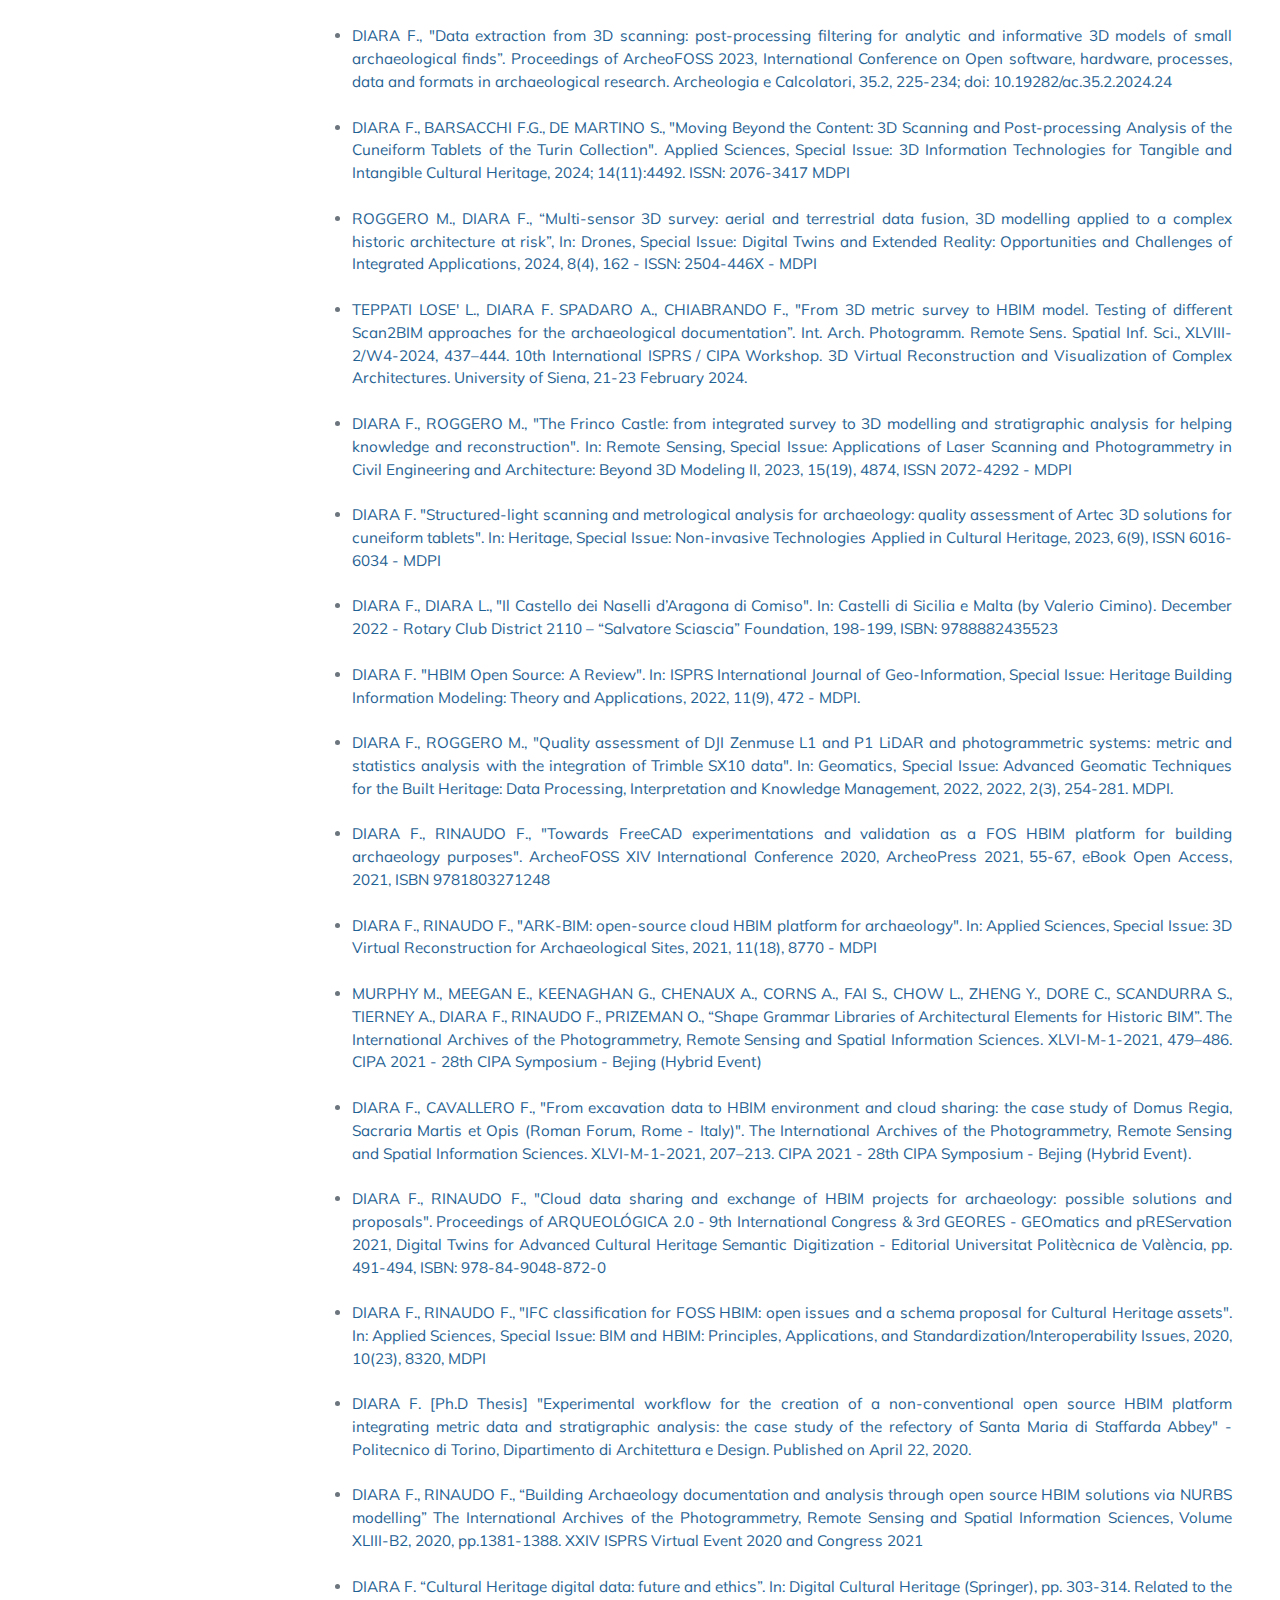
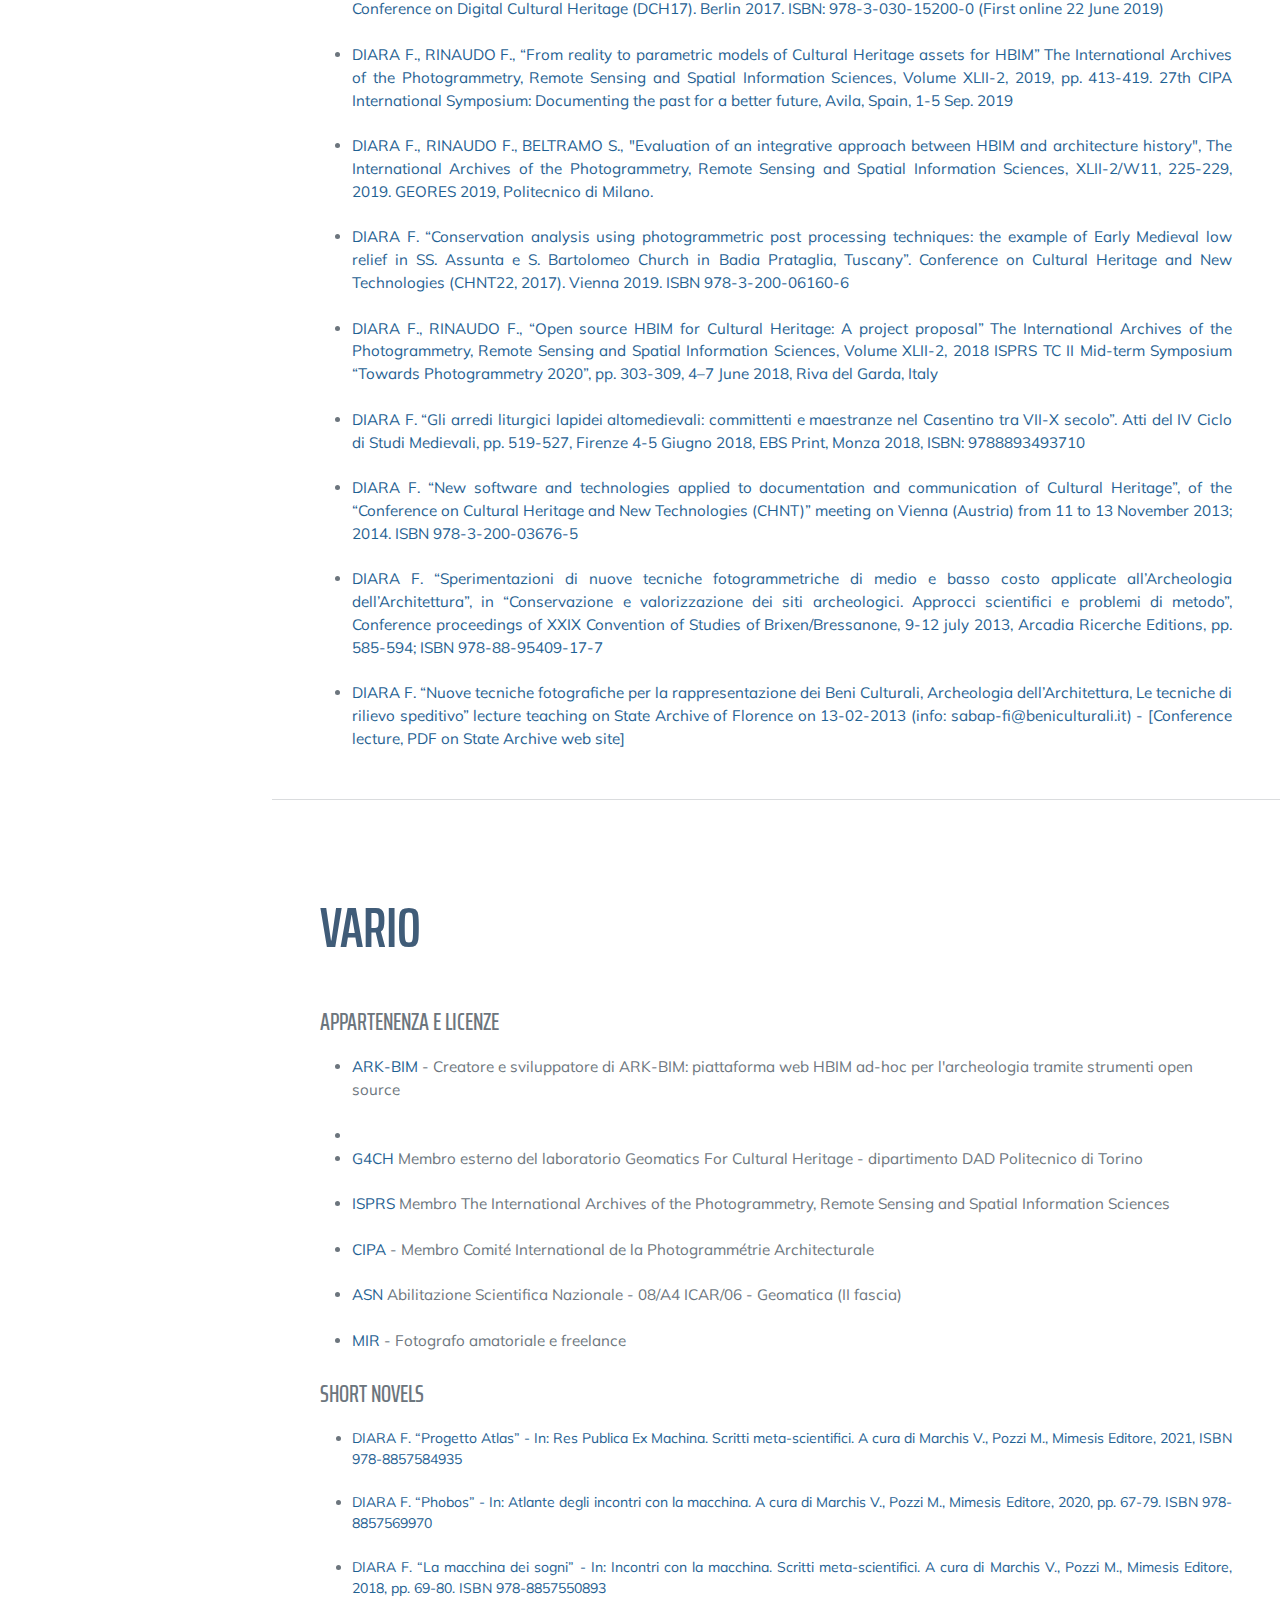
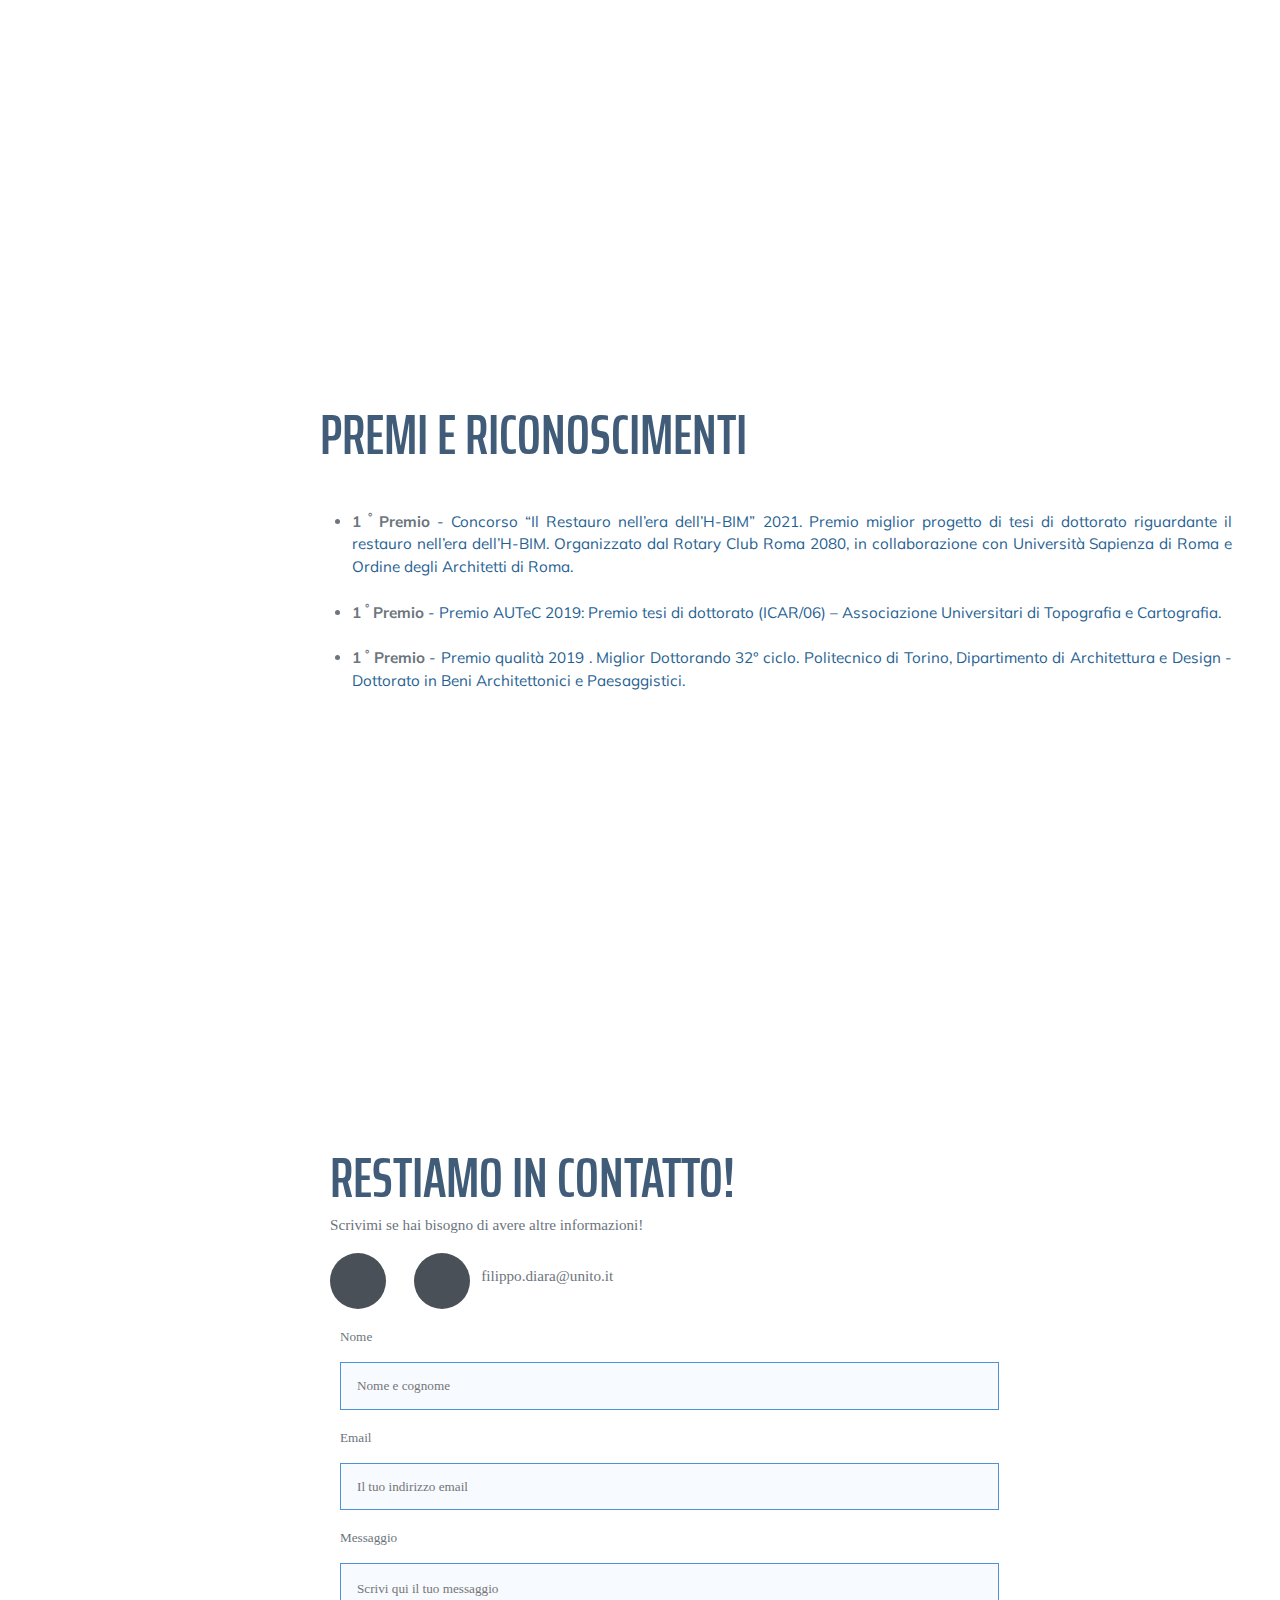
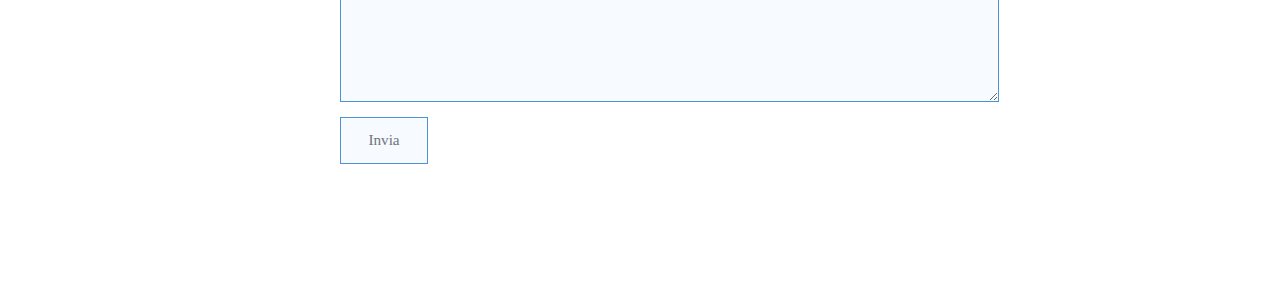
==== commit 4210c385: "Update ita.html" ====
--- a/ita.html
+++ b/ita.html
@@ -550,16 +550,11 @@
                             <a href="https://www.cipaheritagedocumentation.org/about/members/" style="text-decoration: none">CIPA</a> - Membro Comité International de la Photogrammétrie Architecturale
                         </li>
                        &nbsp
-						<li>
-                            <span class="fa-li"><i class="fas fa-check text-success"></i></span>
-                            <a href="http://archeologiamedievale.unisi.it/sami/soci" style="text-decoration: none">SAMI</a> - Membro Società Archeologi Medievisti Italiani. Dal 2018 al 2021 – tessera n°670.
-                        </li>
-						&nbsp
 				<li>
                             <span class="fa-li"><i class="fas fa-check text-success"></i></span>
-                            <a href="https://www.e-a-a.org/" style="text-decoration: none">EAA</a>  Membro ordinario (Associazione Europea degli Archeologi). 2024 – ID 73025.
-                        </li>
-                        &nbsp
+                            <a href="https://abilitazione.mur.gov.it/public/index.php?lang=eng" style="text-decoration: none">ASN</a>  Abilitazione Scientifica Nazionale - 08/A4 ICAR/06 - Geomatica (II fascia)
+                        </li>
+                         &nbsp
 
 						<li>
                             <span class="fa-li"><i class="fas fa-check text-success"></i></span>
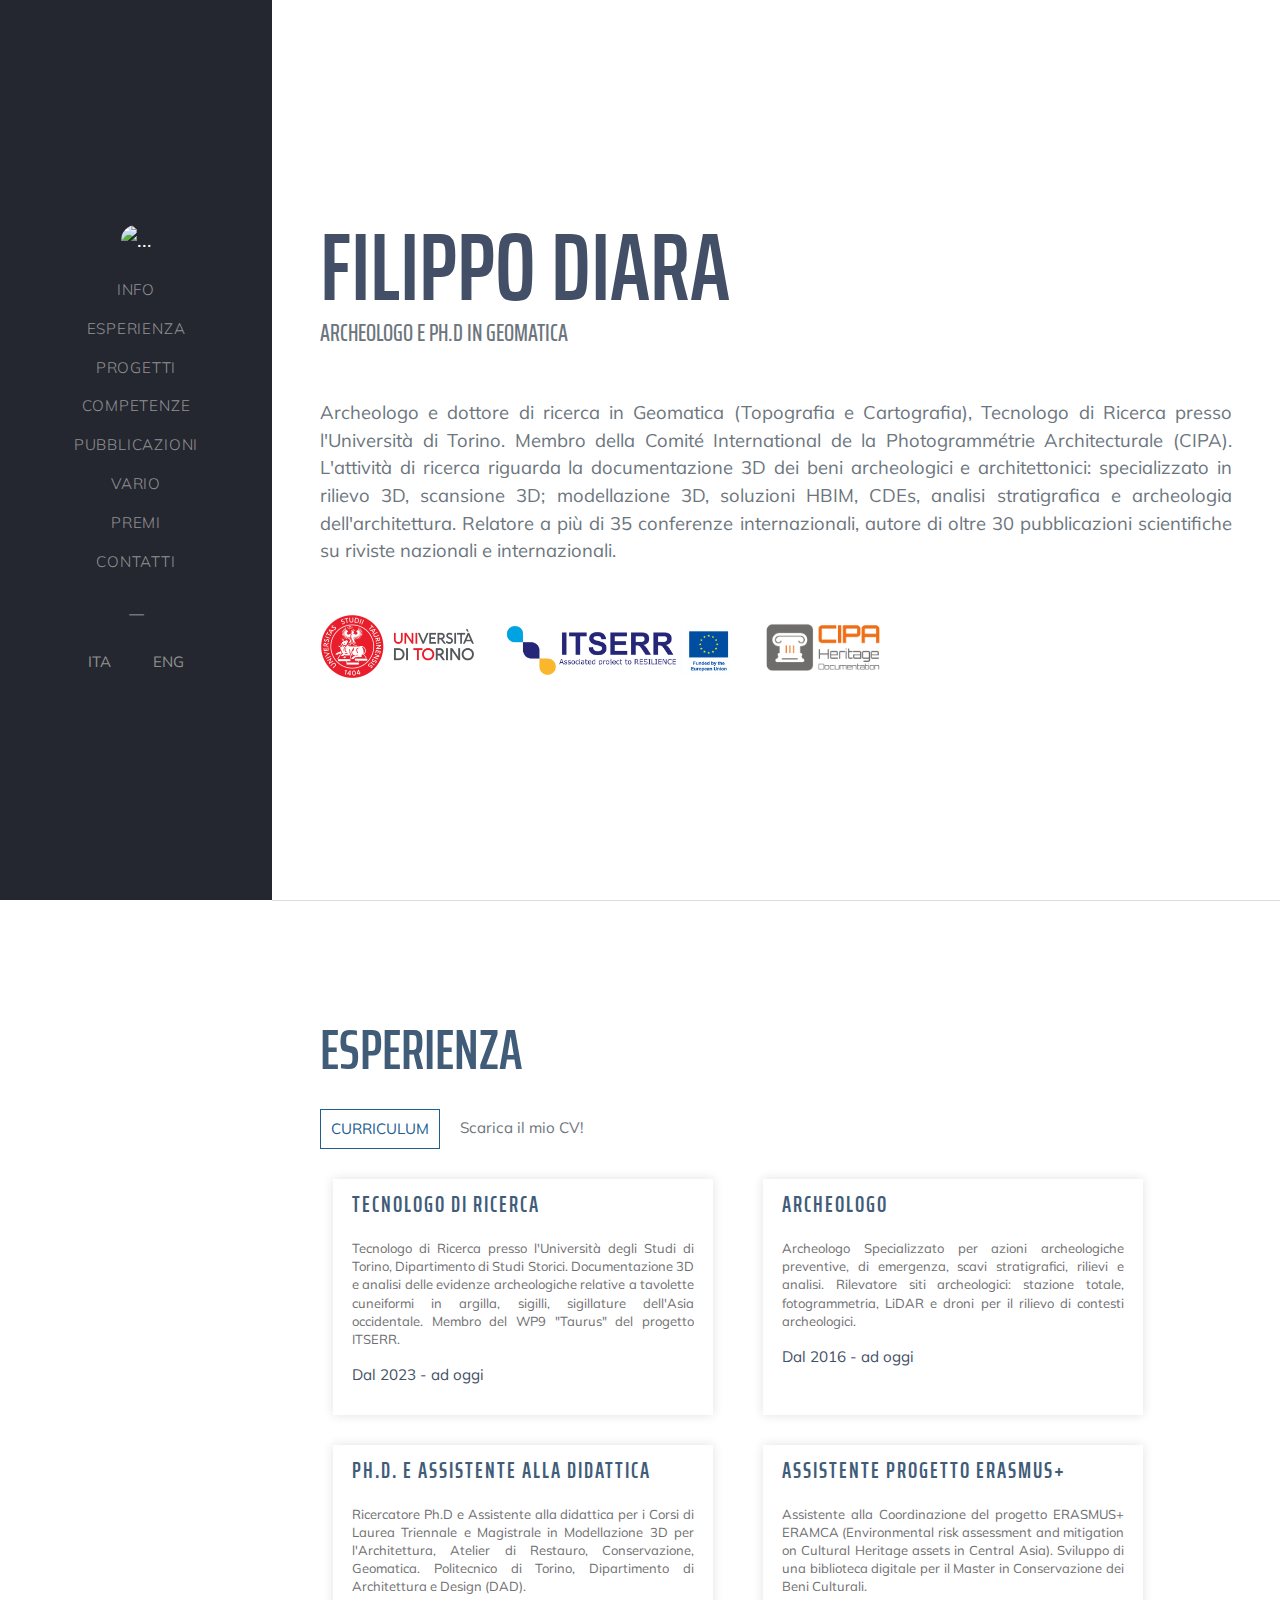
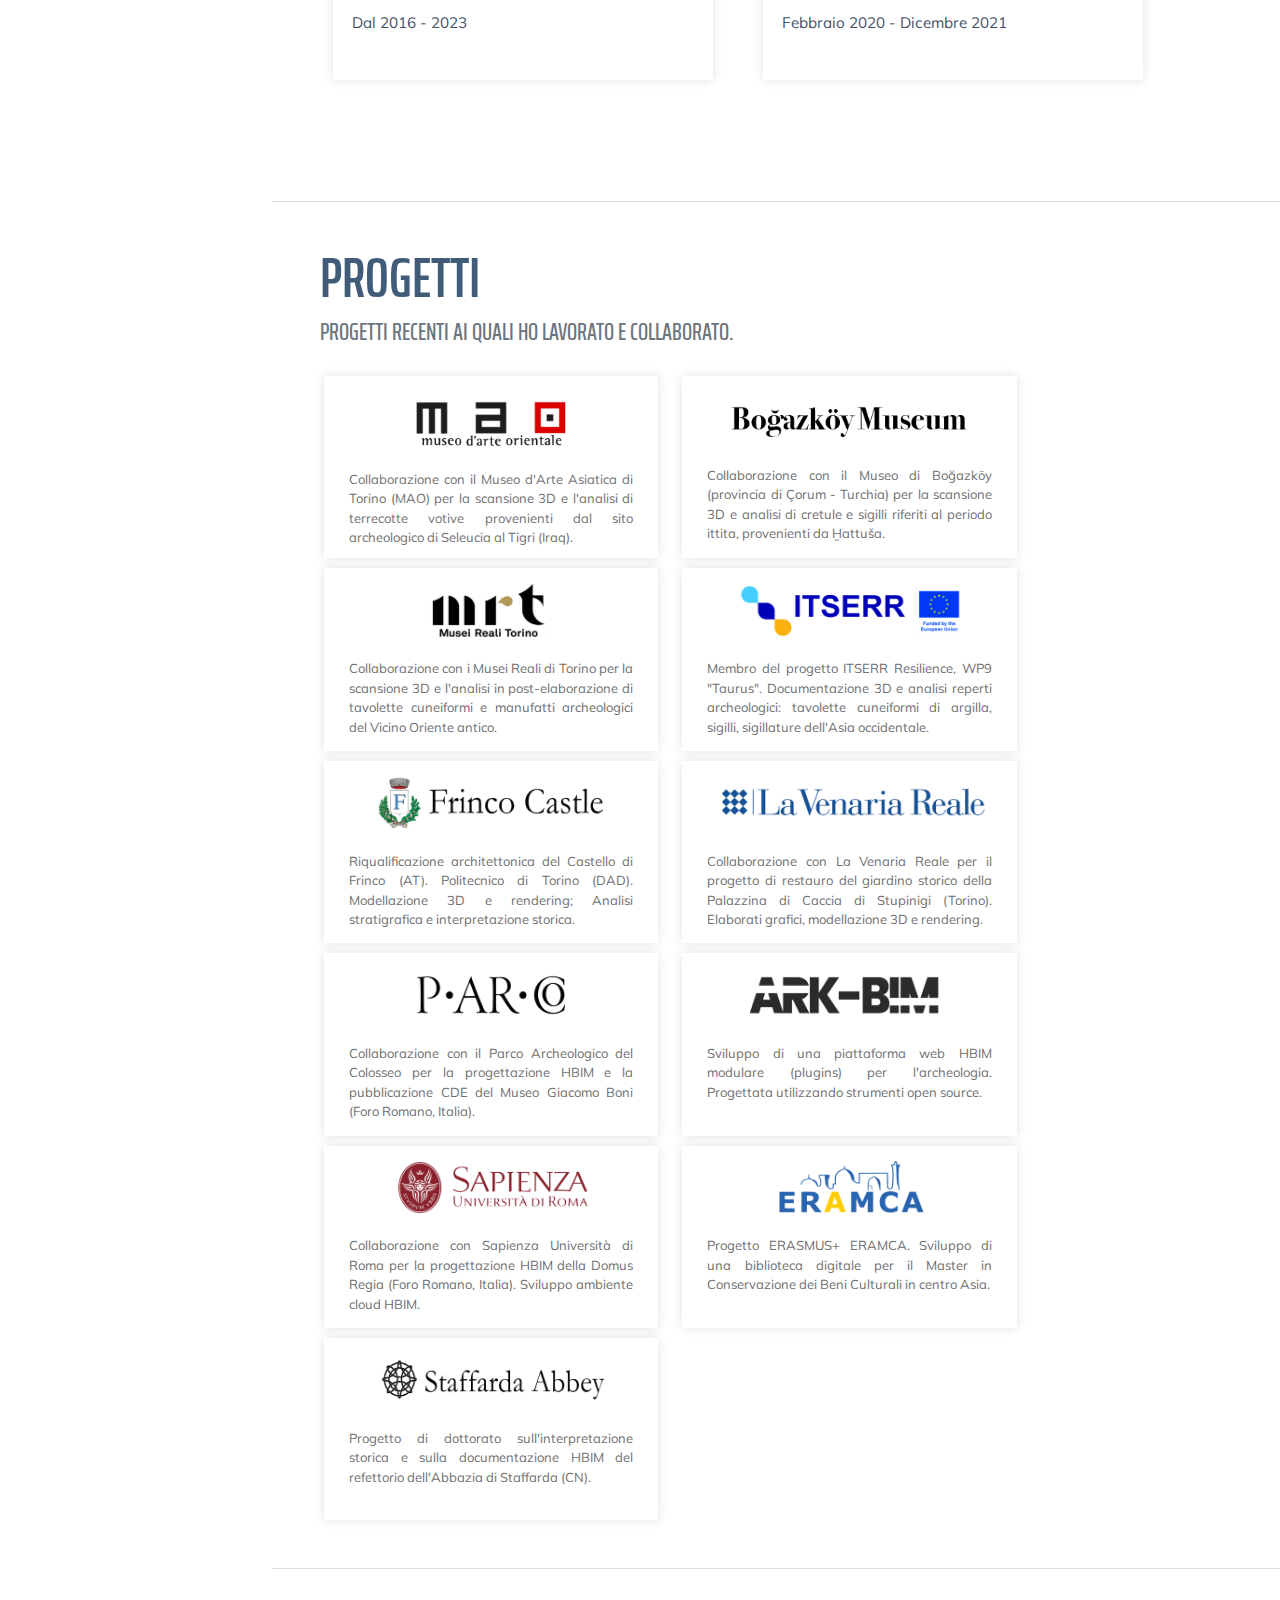
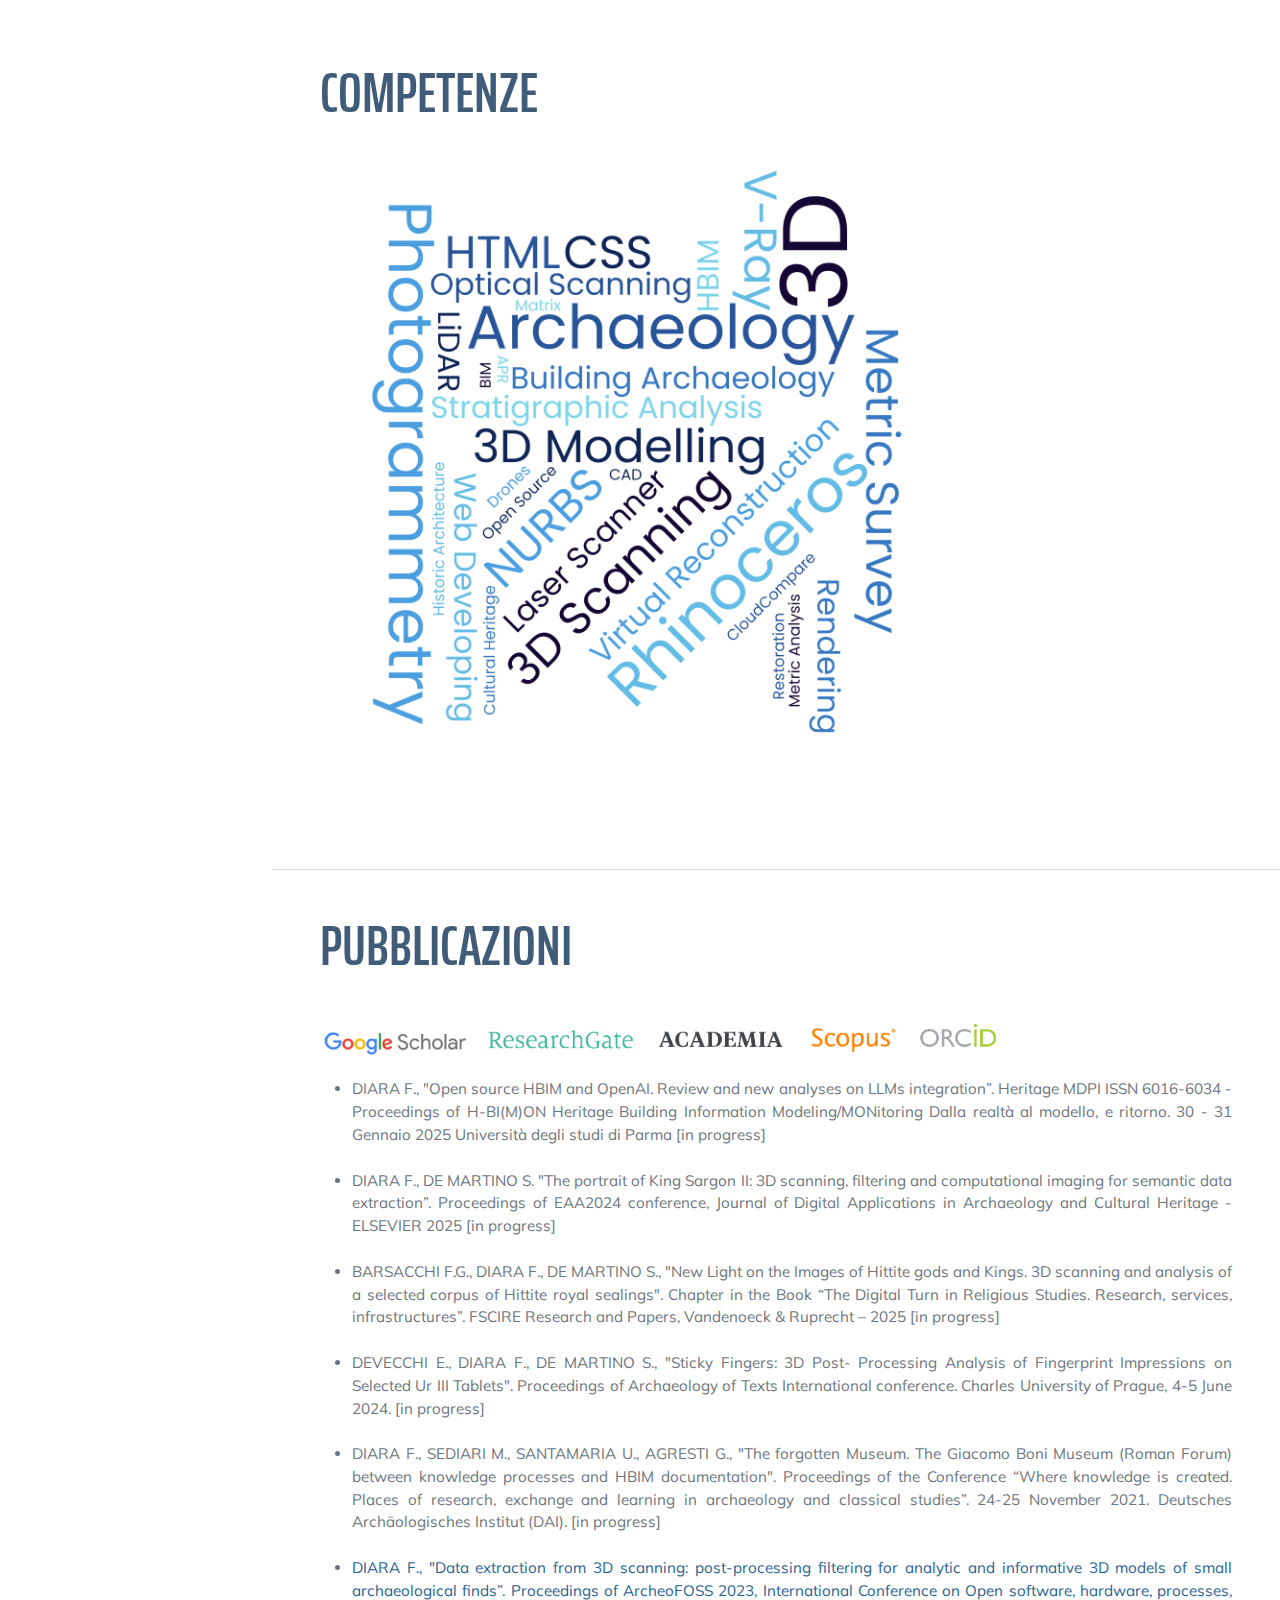
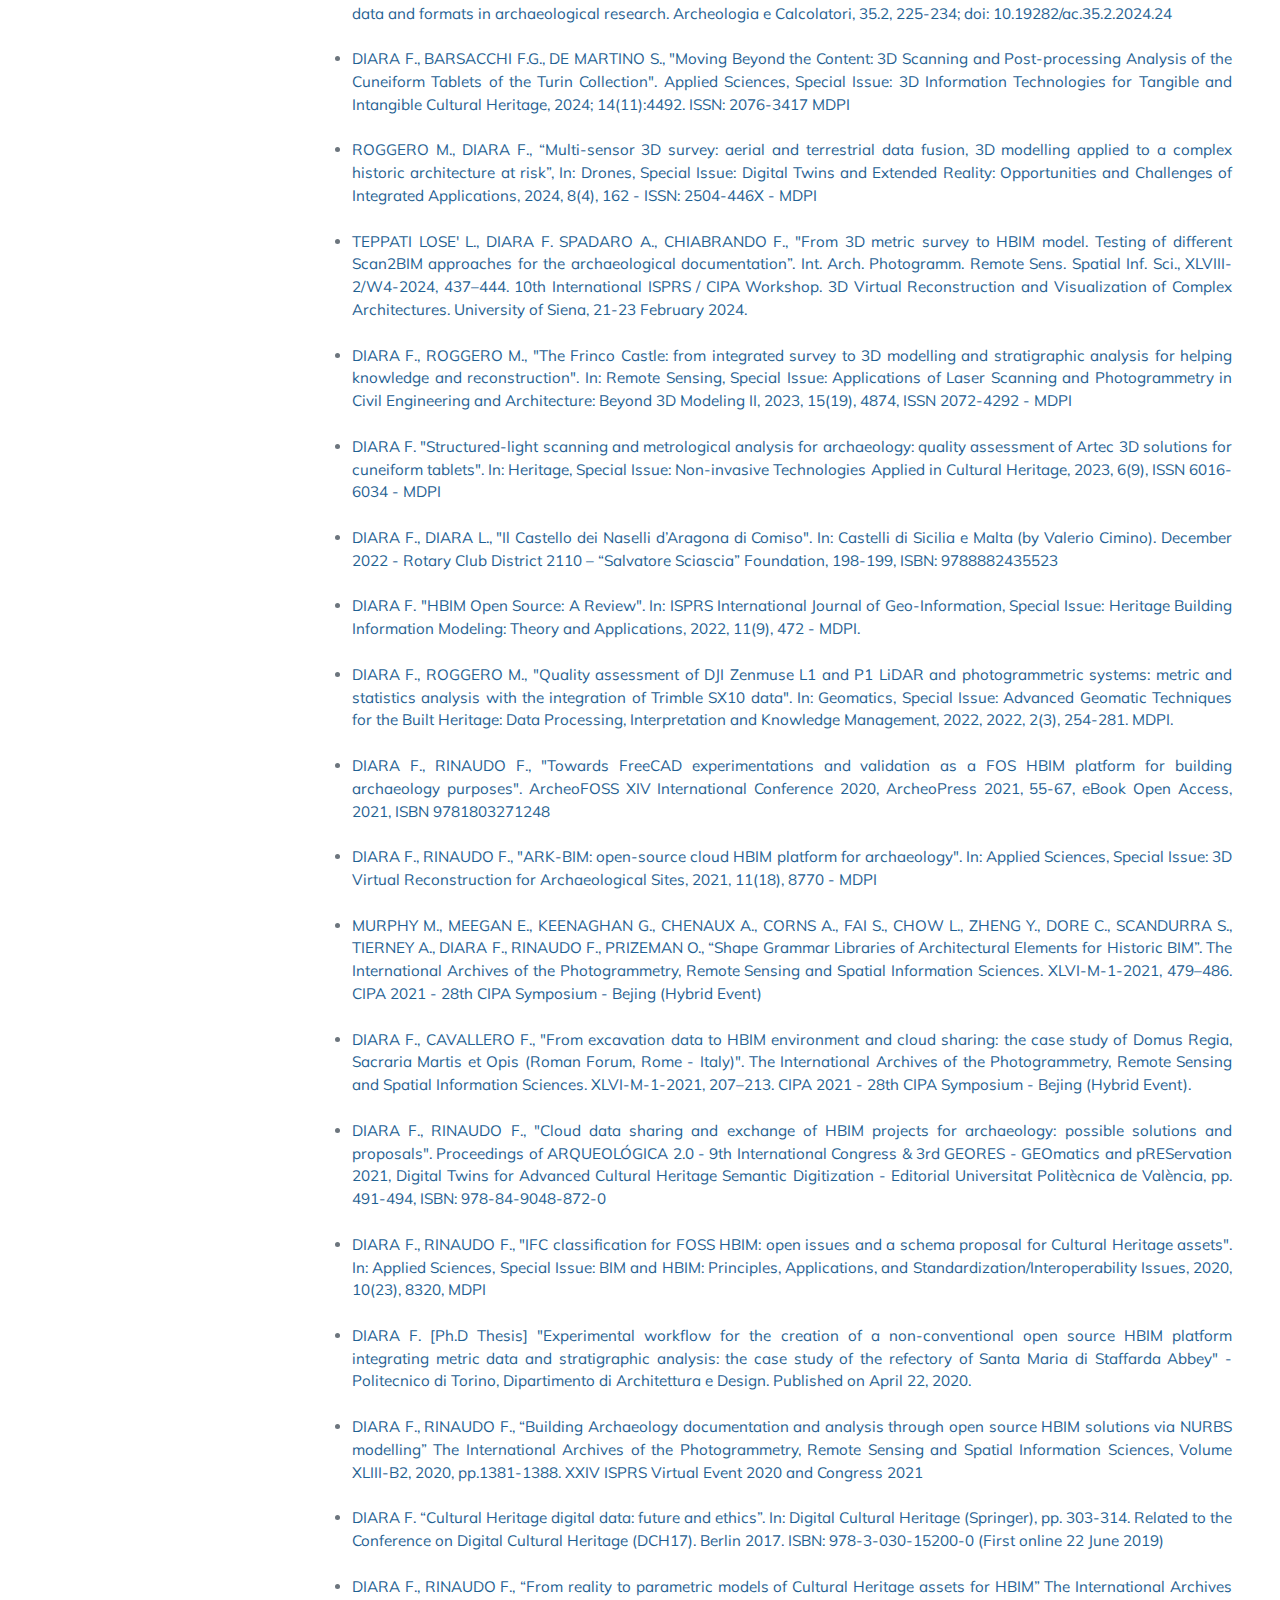
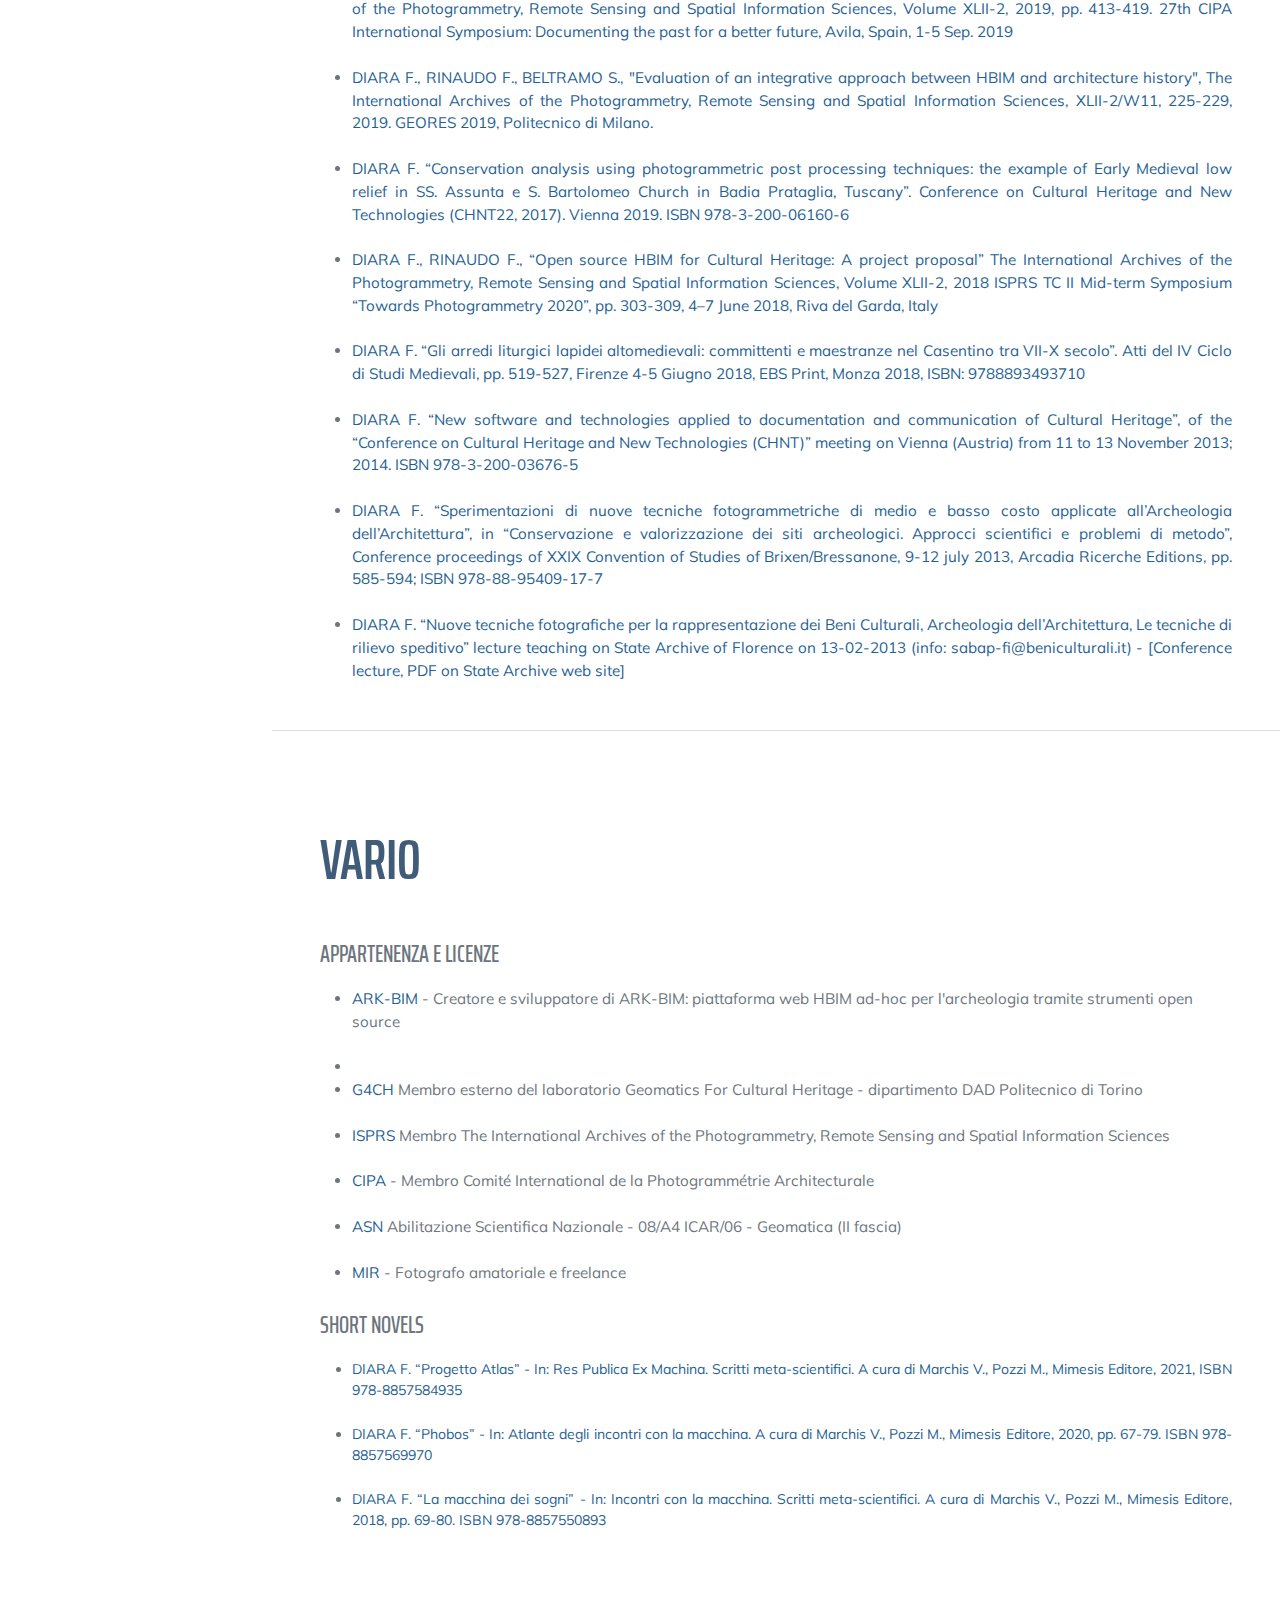
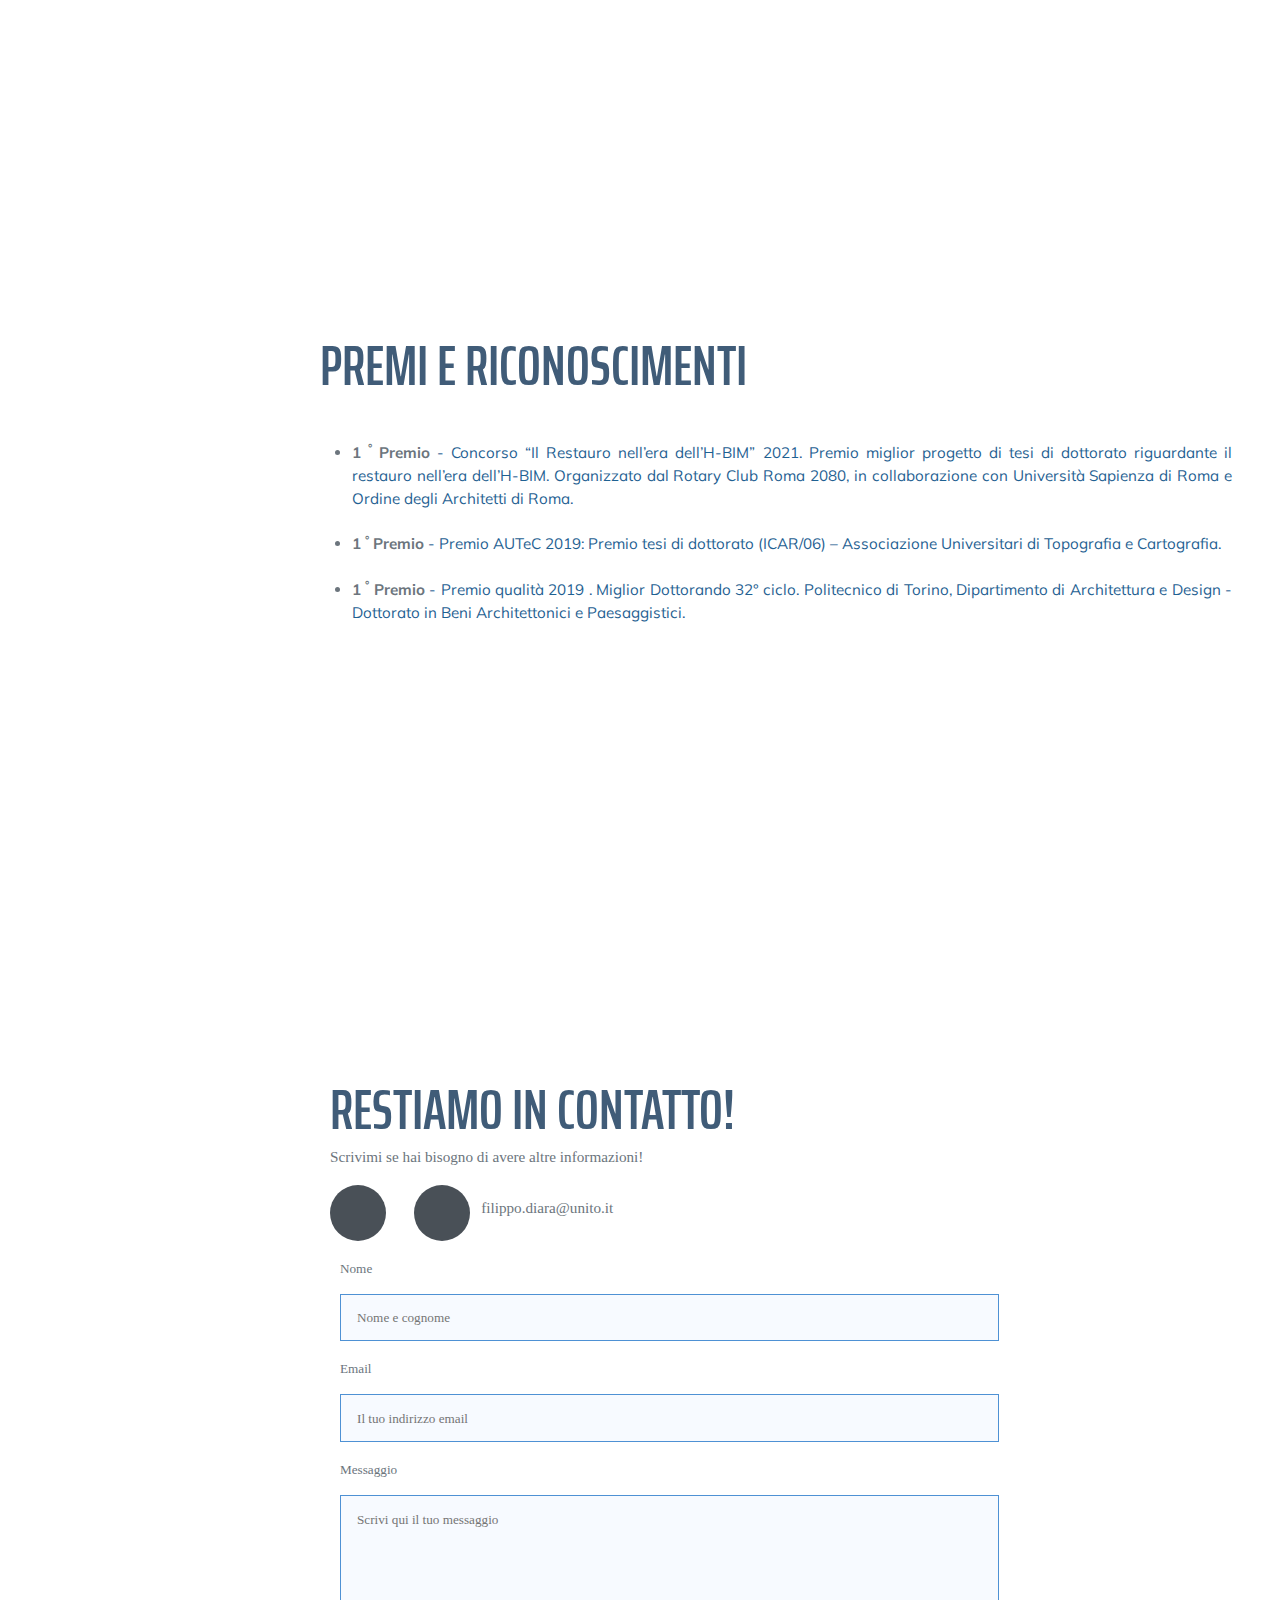
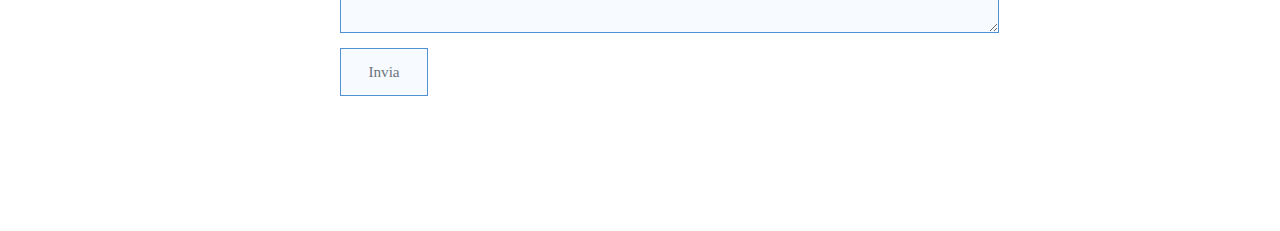
==== commit 2bbf9ec0: "Update ita.html" ====
--- a/ita.html
+++ b/ita.html
@@ -349,13 +349,7 @@
                                     </li>
                                     &nbsp
 												
-												
-
-                                     <li style="text-align: justify">
-                                        <span class="fa-li"><i class="far fa-clock"></i></span>
-                                        DIARA F., "Le collezioni del Vicino Oriente dei Musei Reali di Torino: documentazione e analisi 3D" Proceedings of EVOA - Egitto Vicino Oriente Antichi Conference. University of Turin, 18-19 June 2024. [in progress]
-                                    </li>
-                                    &nbsp
+				
 
 
 			     <li style="text-align: justify">
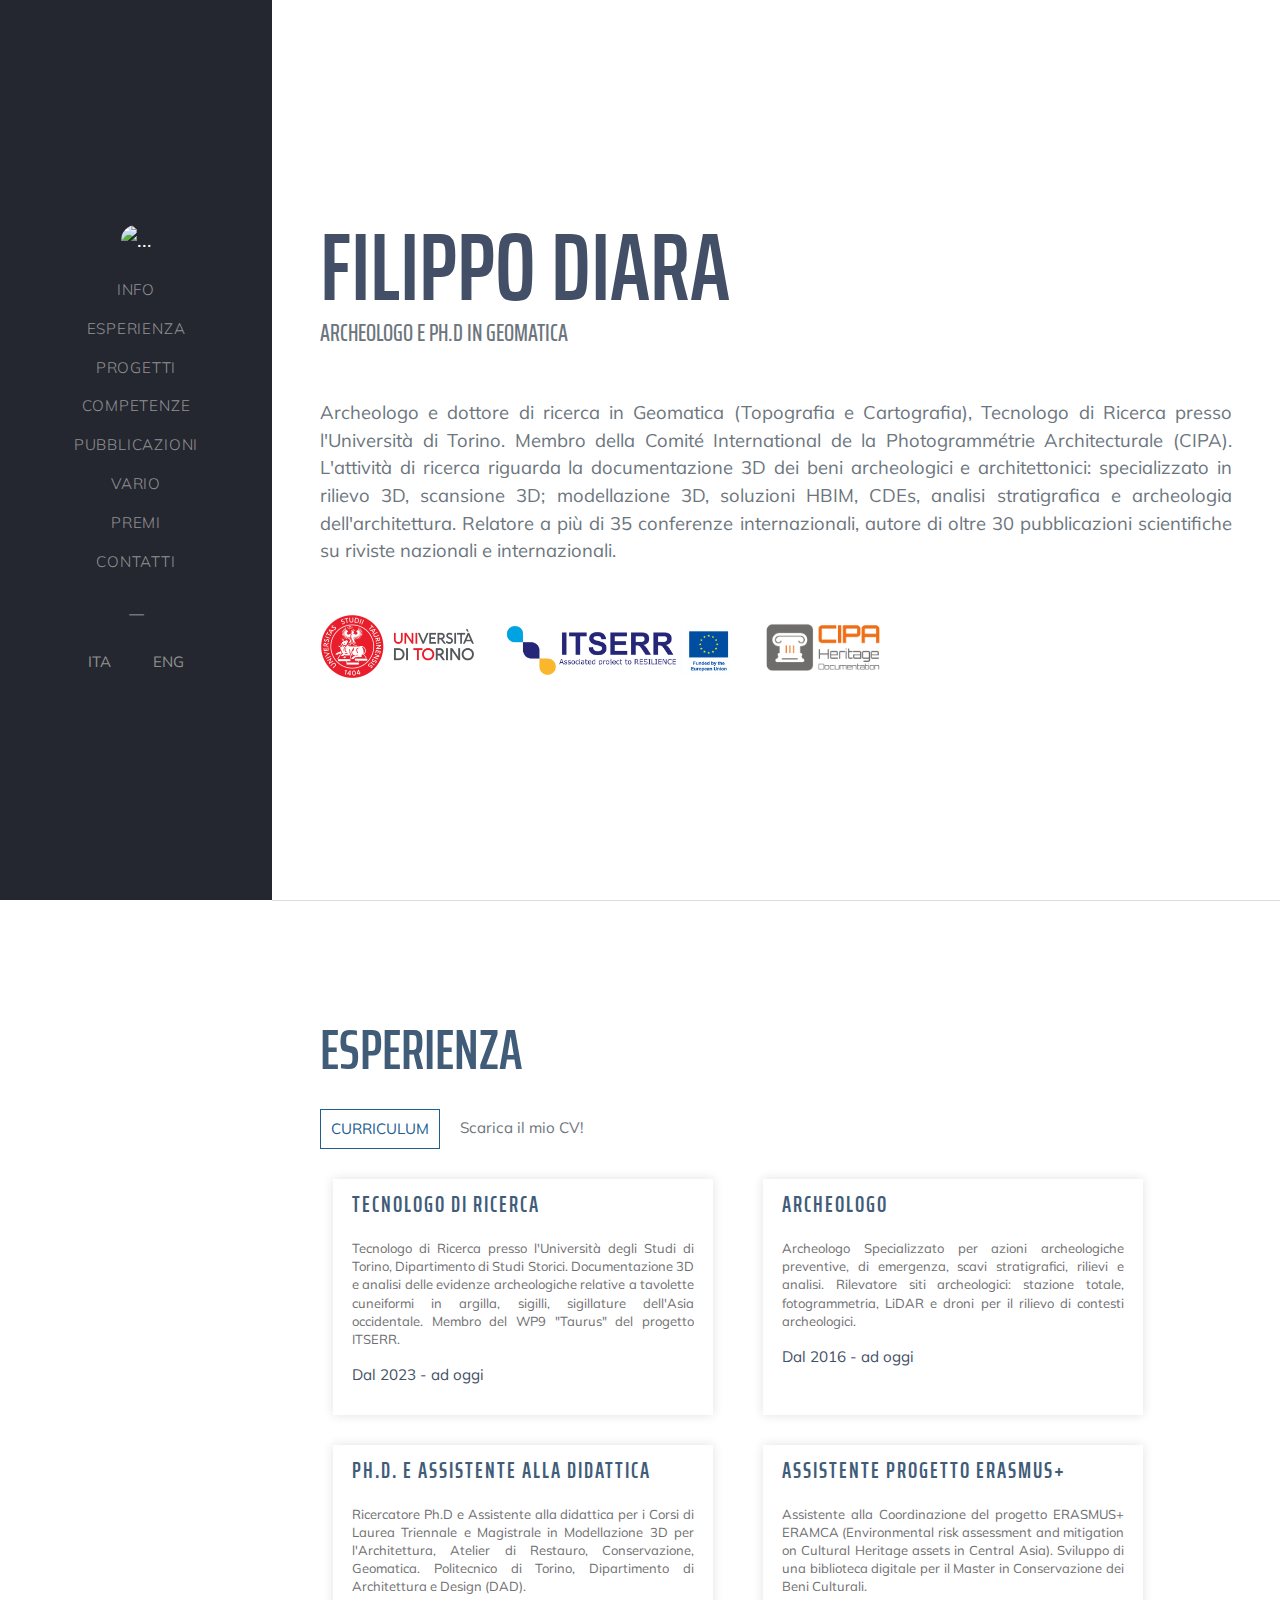
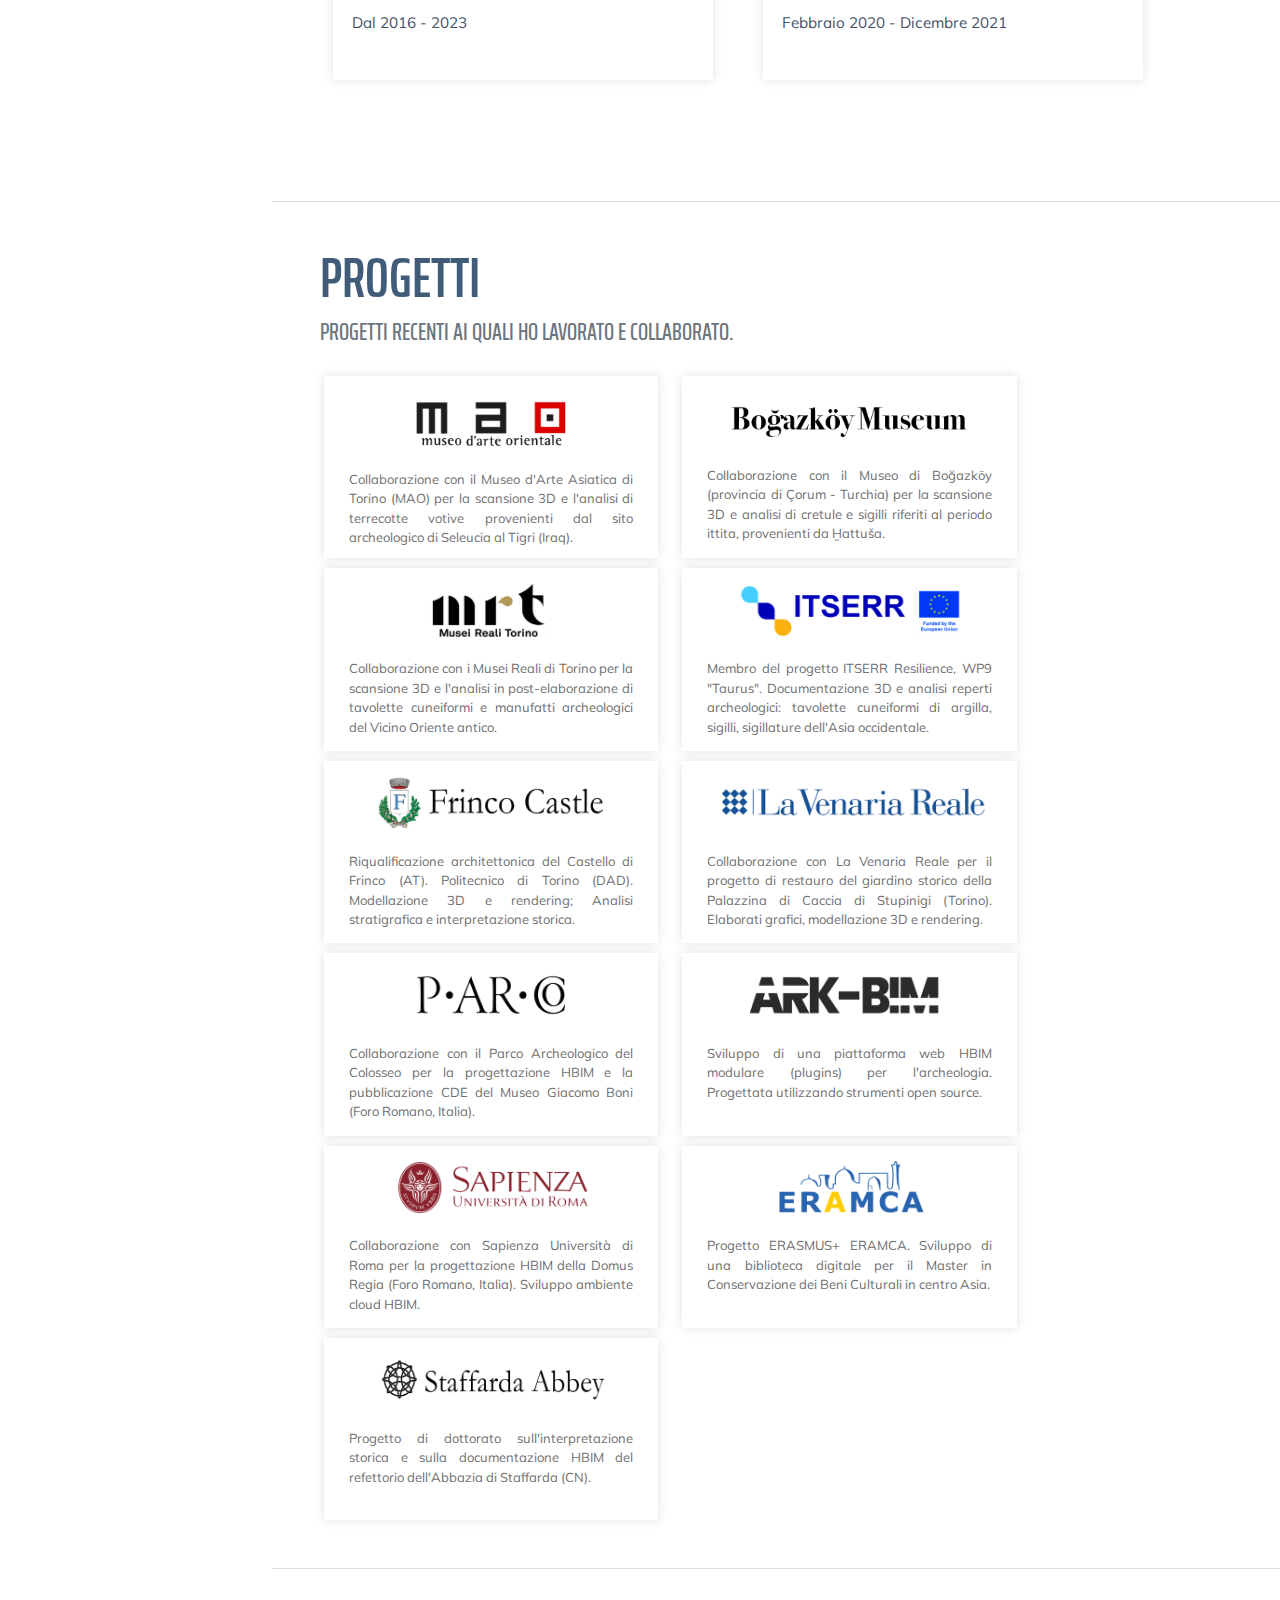
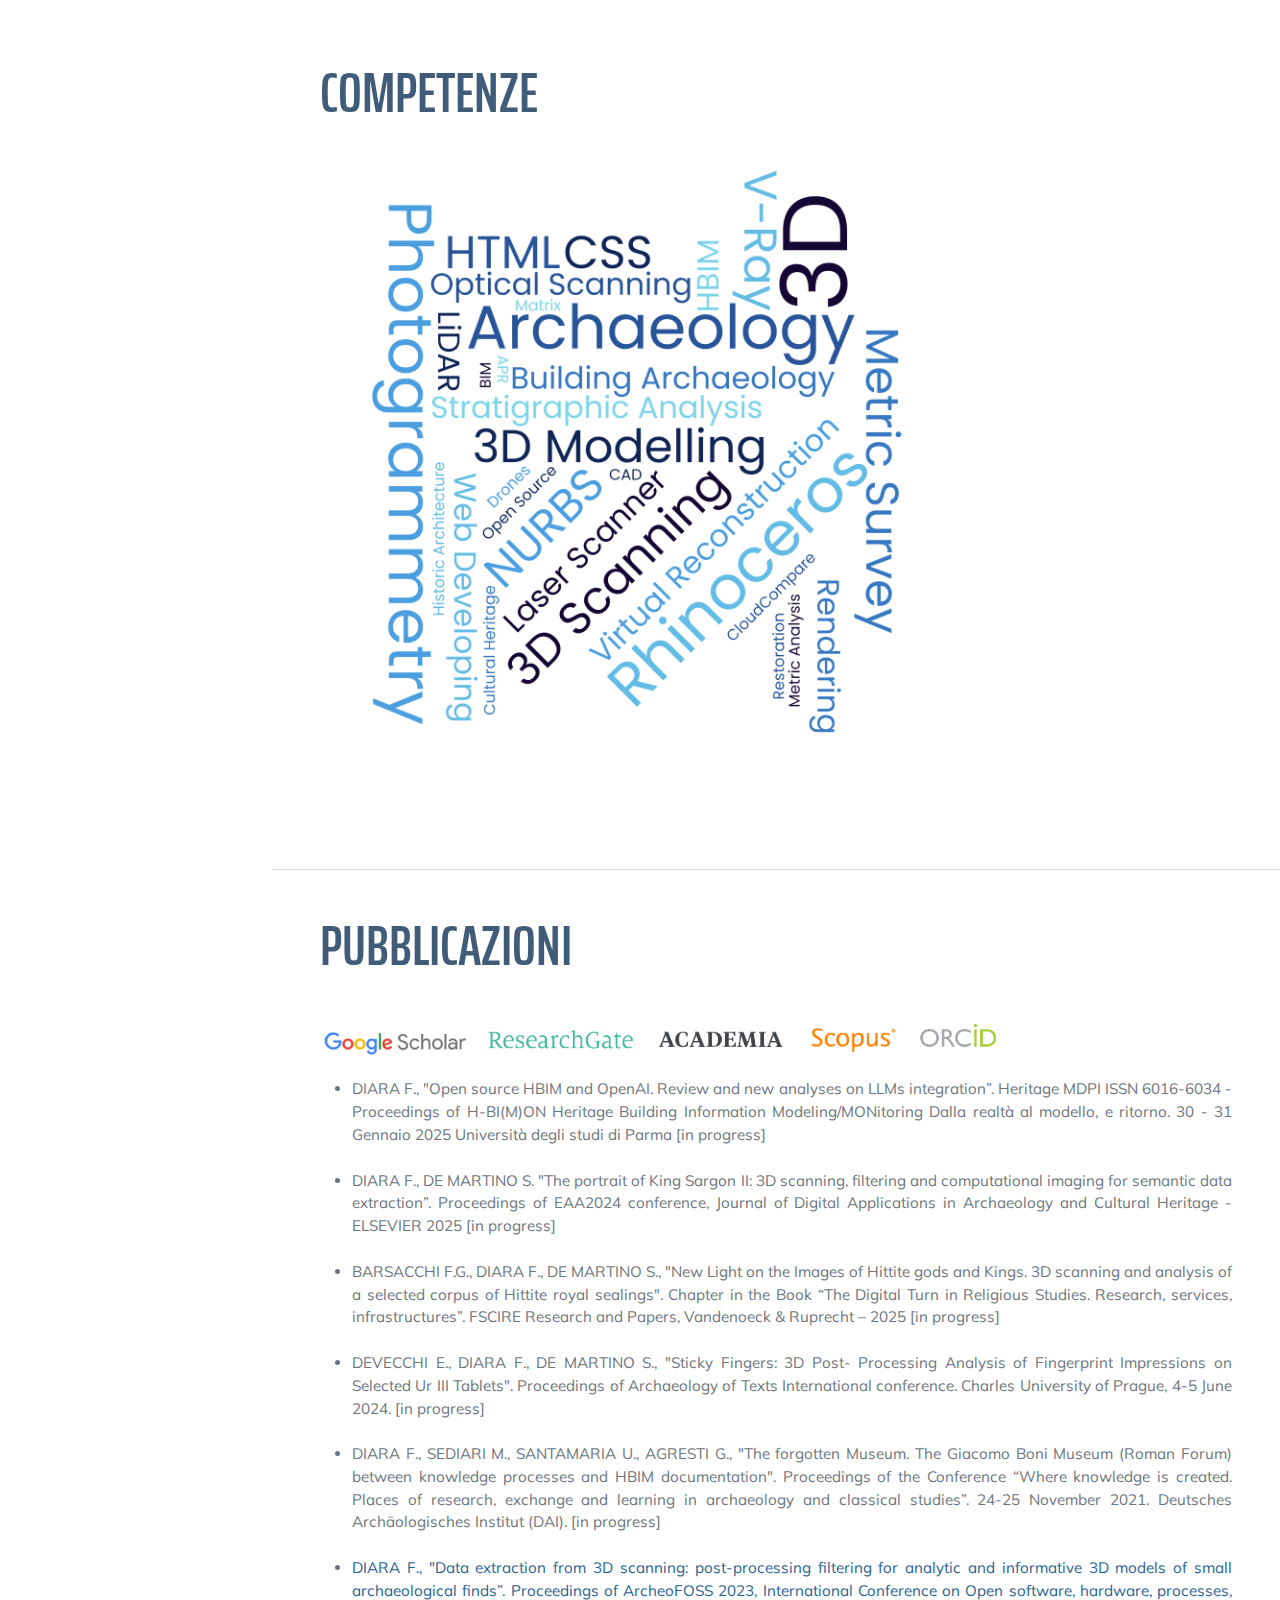
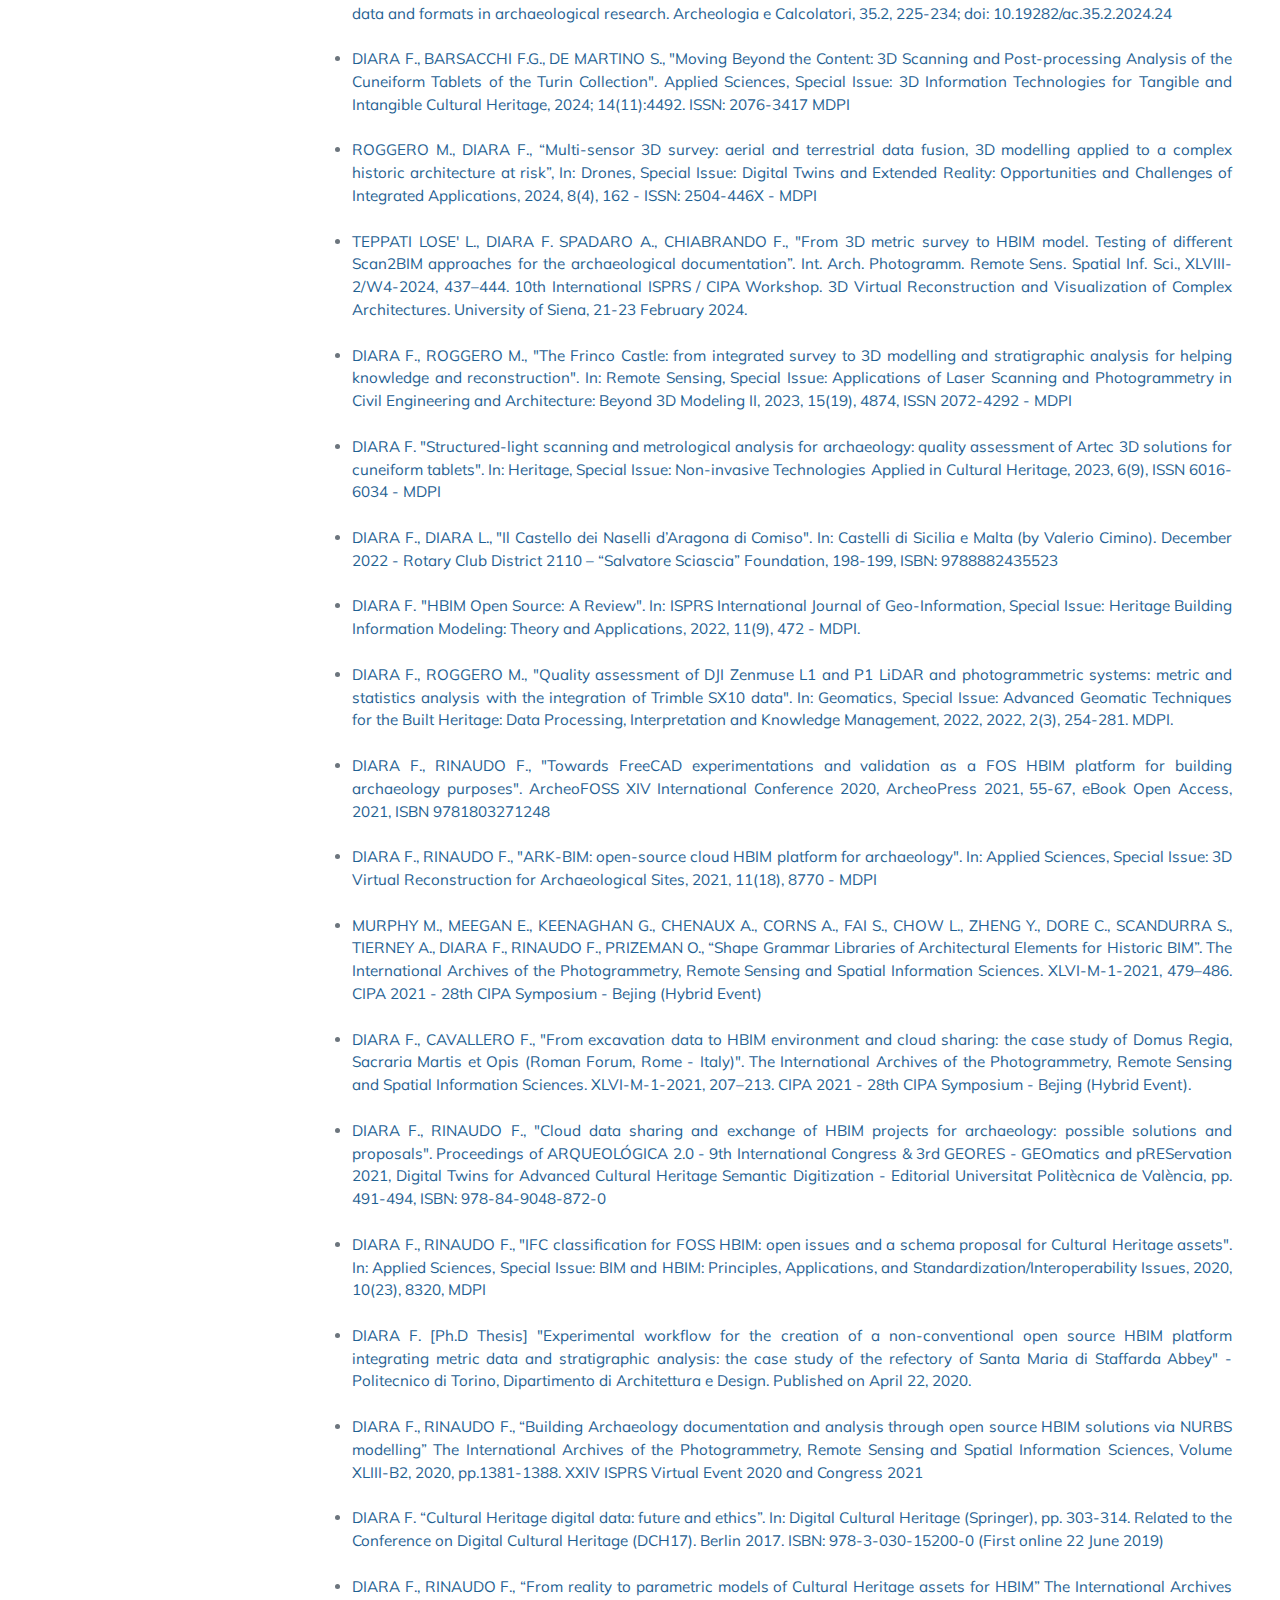
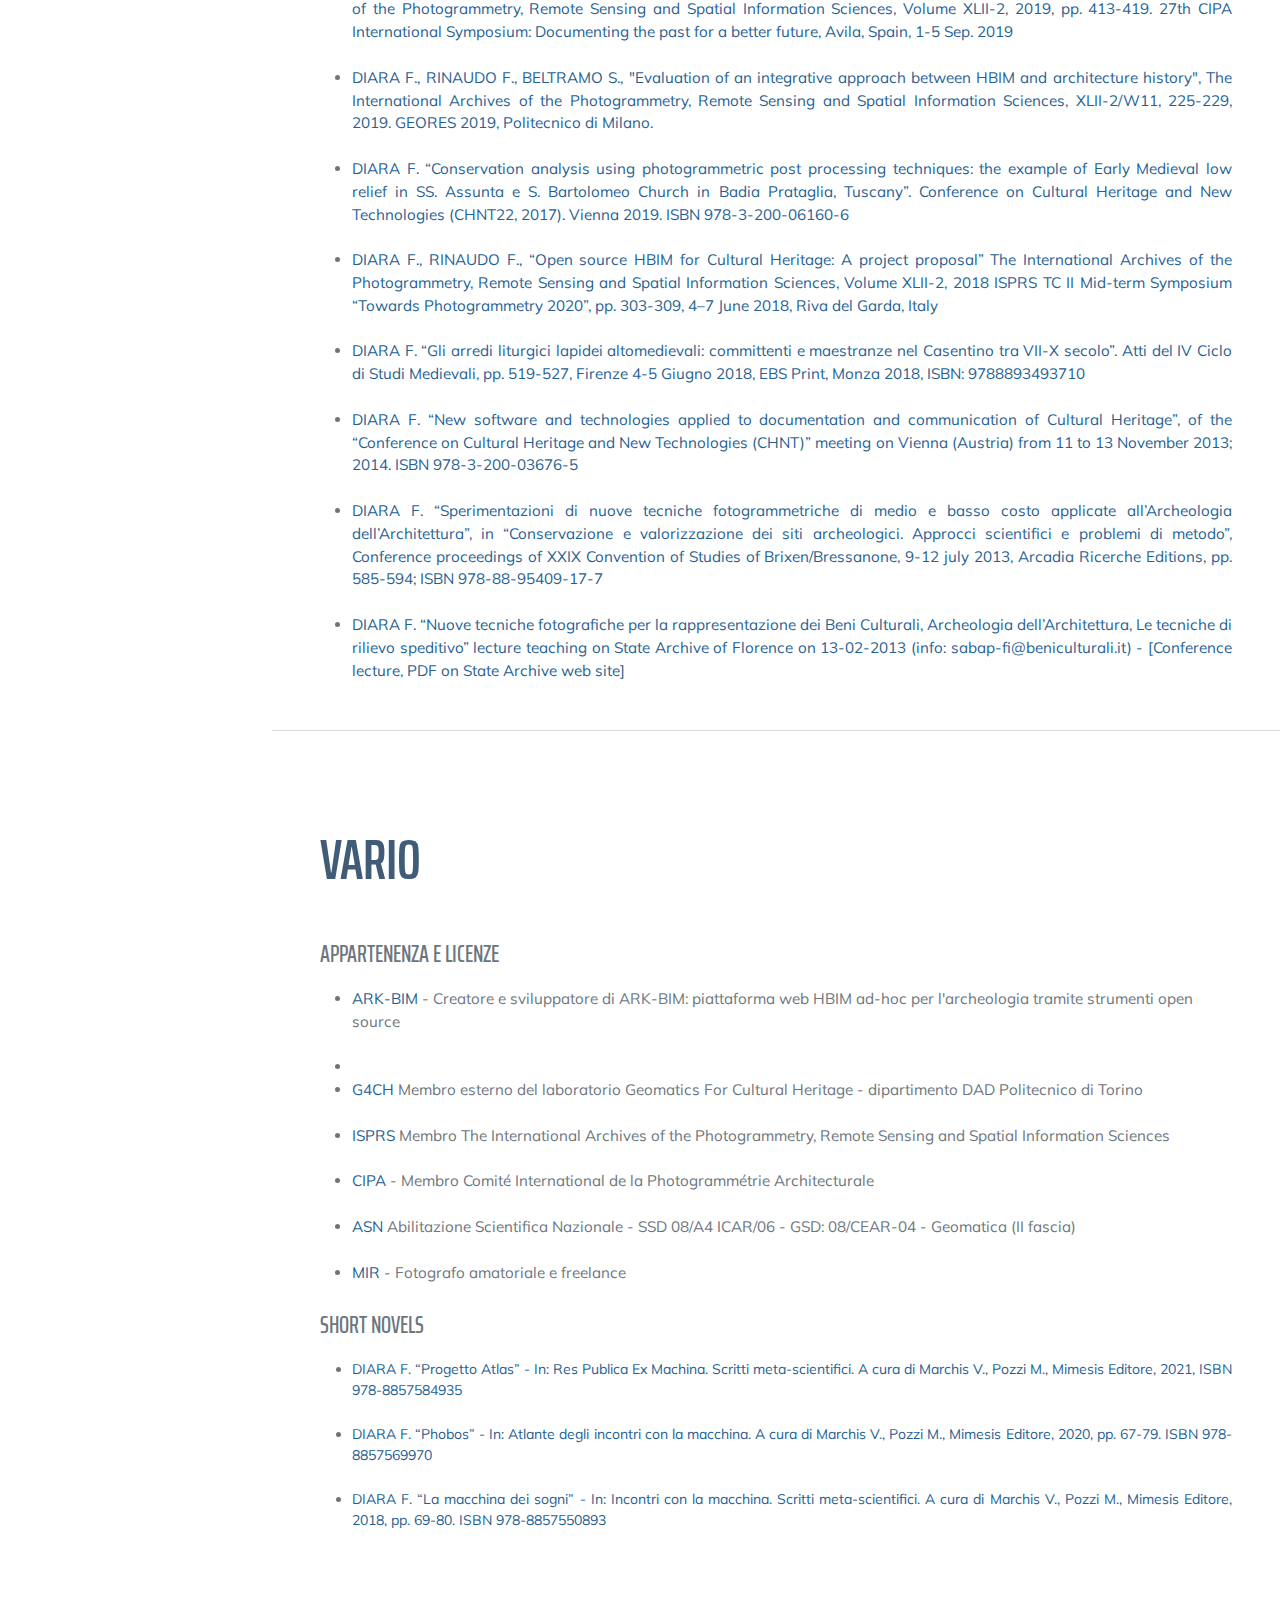
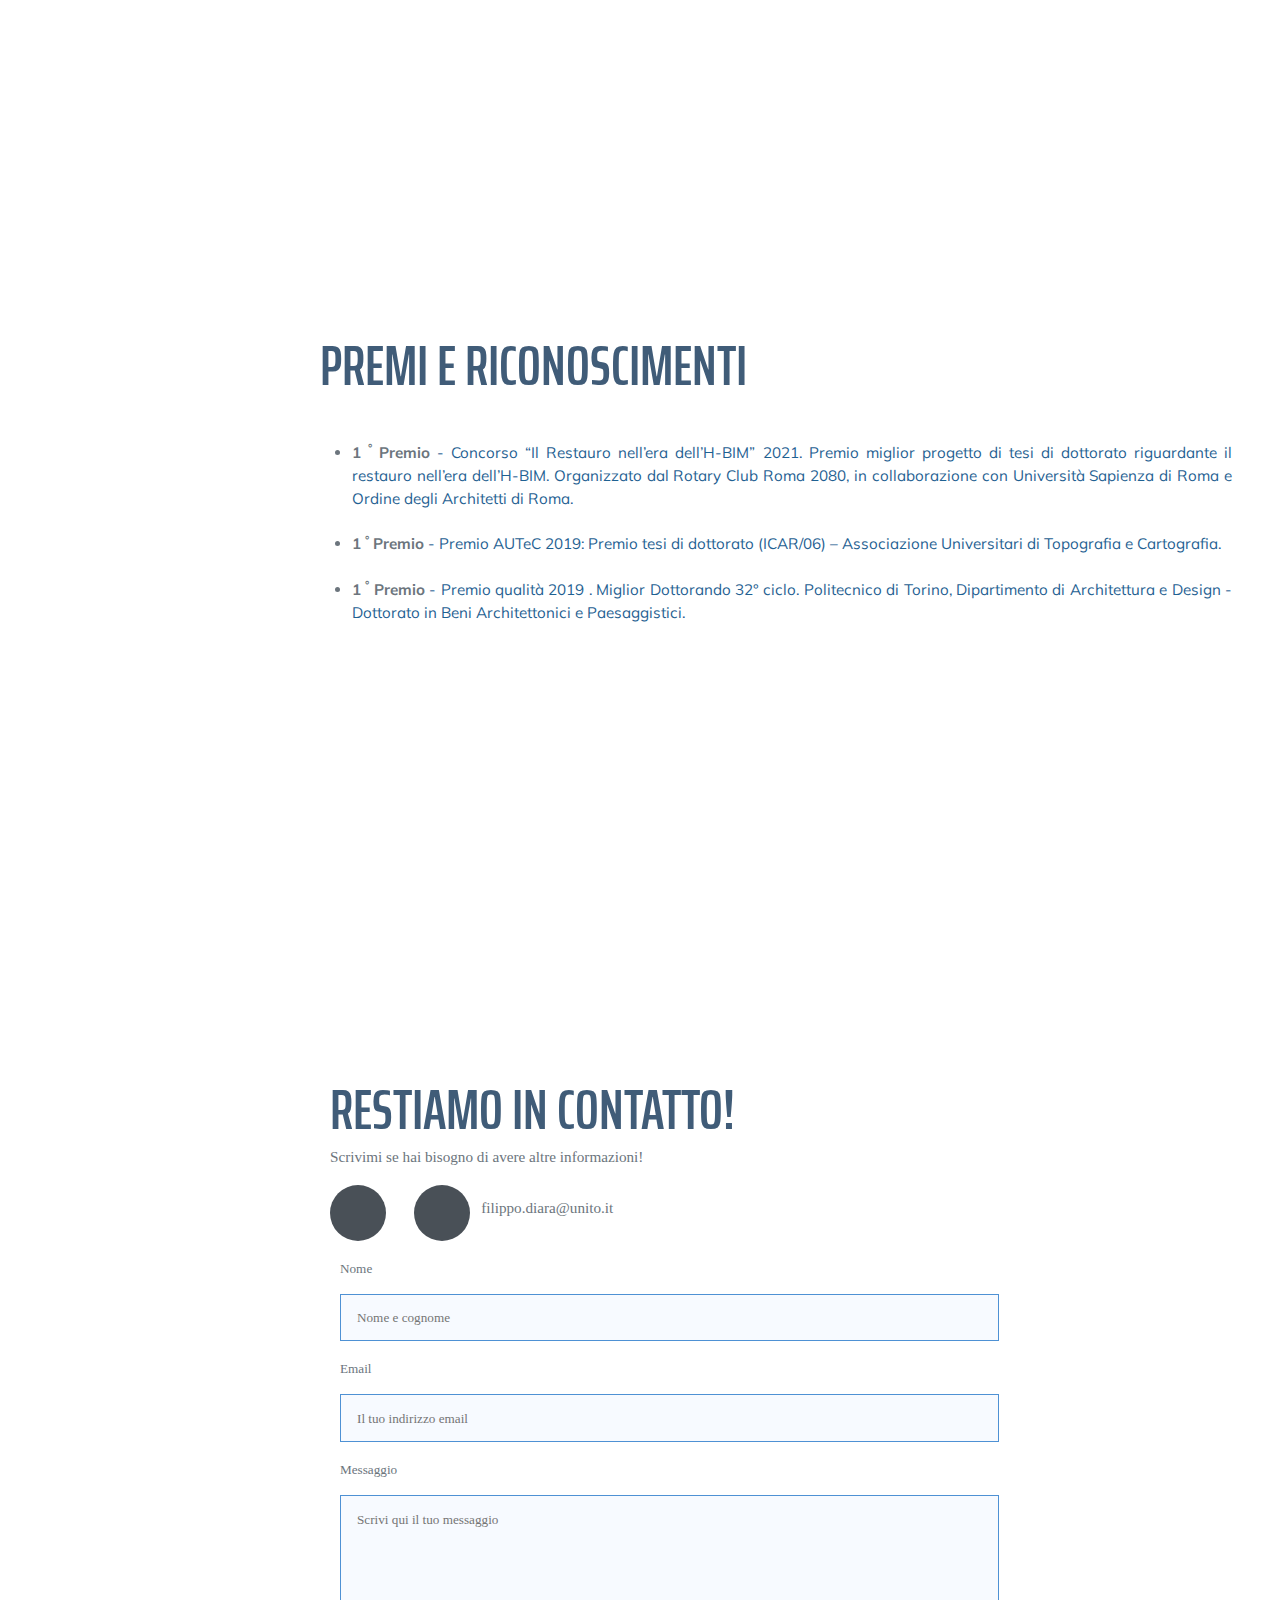
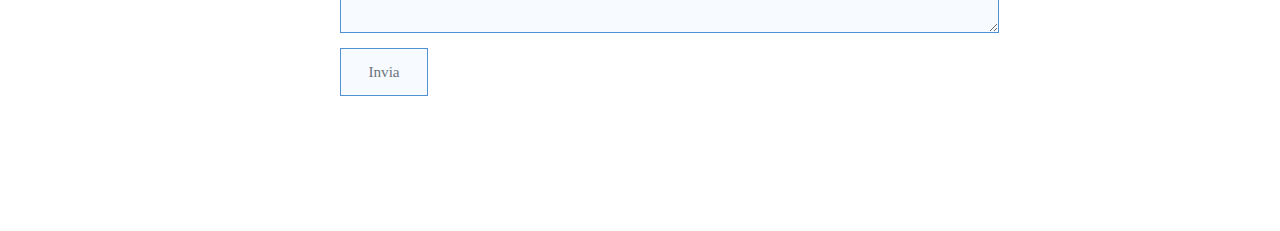
==== commit 67b70335: "Update ita.html" ====
--- a/ita.html
+++ b/ita.html
@@ -546,7 +546,7 @@
                        &nbsp
 				<li>
                             <span class="fa-li"><i class="fas fa-check text-success"></i></span>
-                            <a href="https://abilitazione.mur.gov.it/public/index.php?lang=eng" style="text-decoration: none">ASN</a>  Abilitazione Scientifica Nazionale - 08/A4 ICAR/06 - Geomatica (II fascia)
+                            <a href="https://abilitazione.mur.gov.it/public/index.php?lang=eng" style="text-decoration: none">ASN</a>  Abilitazione Scientifica Nazionale - SSD 08/A4 ICAR/06 - GSD: 08/CEAR-04 - Geomatica (II fascia)
                         </li>
                          &nbsp
 
